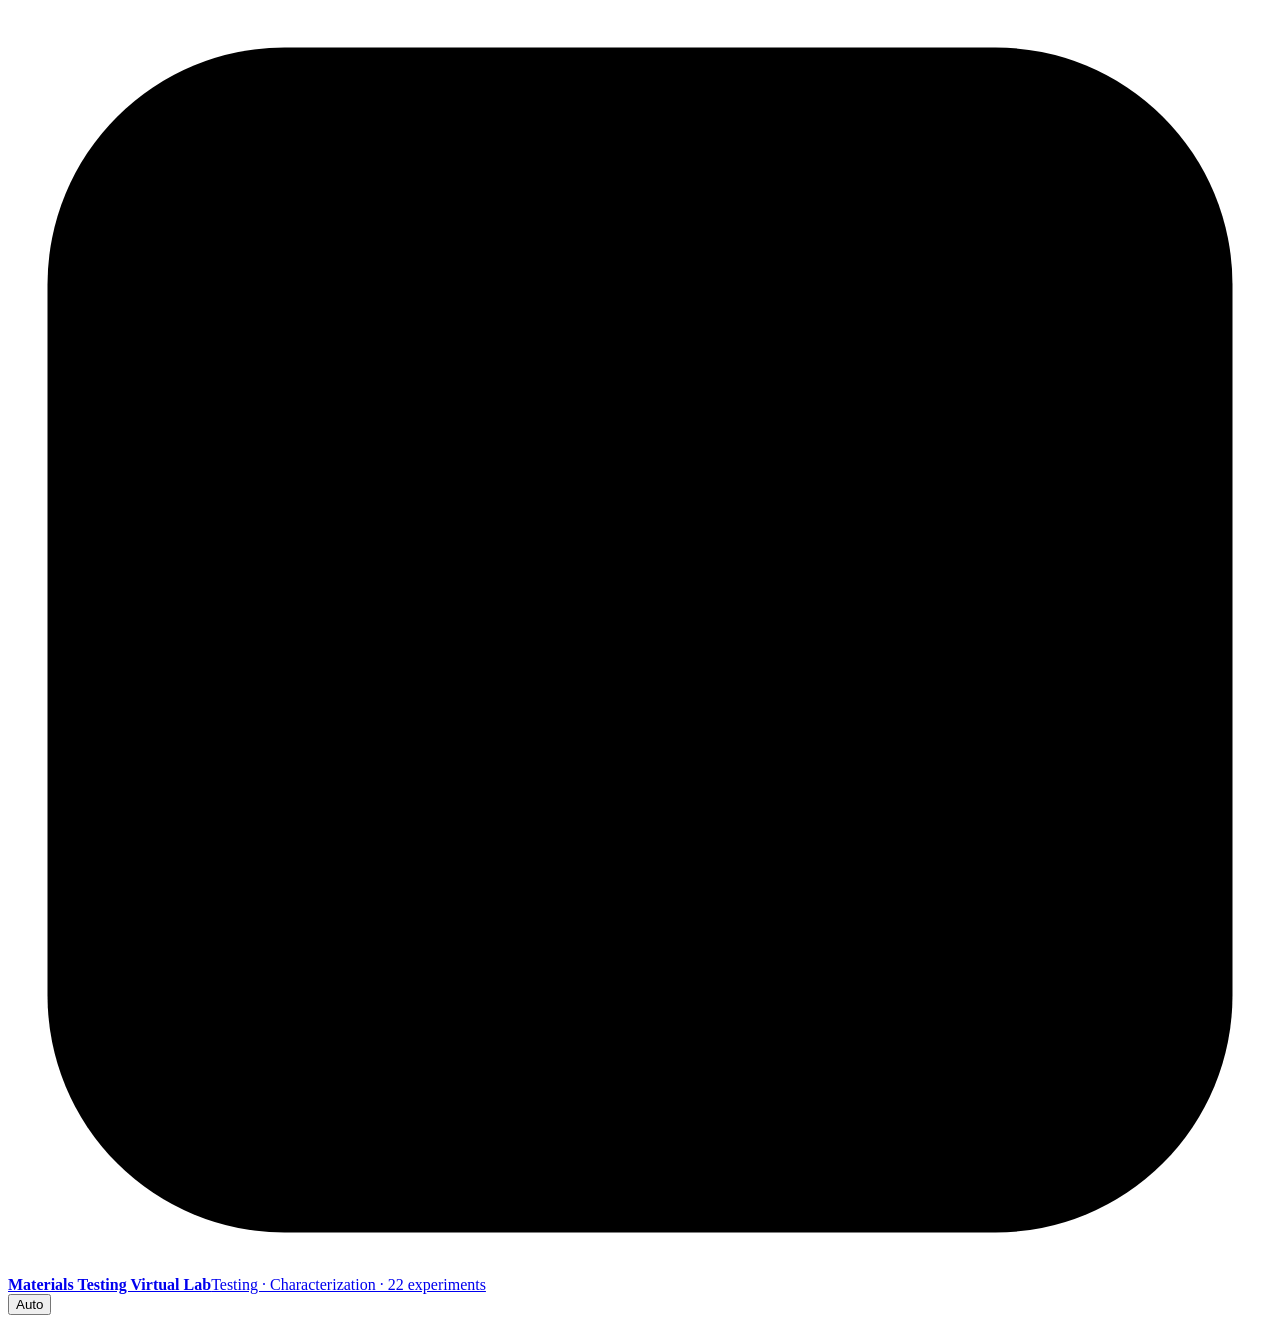
==== index.html @ 10efc3a6 "Add files via upload" ====
<!doctype html>
<html lang="en">
<head>
<meta charset="utf-8">
<meta name="viewport" content="width=device-width, initial-scale=1, viewport-fit=cover">
<title>Materials Testing Virtual Lab</title>
<meta name="description" content="Virtual laboratory for materials testing and characterization: 22 simulated experiments with pre-test, theory, operation, experiment, validation, post-test and report stages.">
<link rel="preconnect" href="https://fonts.googleapis.com">
<link rel="preconnect" href="https://fonts.gstatic.com" crossorigin>
<link rel="stylesheet" href="https://fonts.googleapis.com/css2?family=Archivo:wdth,wght@75..100,500..800&family=IBM+Plex+Sans:wght@400;500;600&family=IBM+Plex+Mono:wght@400;500&display=swap">
<link rel="stylesheet" href="assets/css/lab.css">
</head>
<body>
<header class="topbar">
  <div class="wrap">
    <a class="brand" href="#">
      <svg class="brand-mark" viewBox="0 0 32 32" aria-hidden="true"><rect x="1" y="1" width="30" height="30" rx="6" fill="var(--ink)"/><path d="M7 25 L7 17 L11 14 L13 15 Q18 9 24 9 L26 11" fill="none" stroke="var(--straw)" stroke-width="2.4" stroke-linecap="round" stroke-linejoin="round"/><path d="M7 25 L26 25" stroke="var(--bg)" stroke-width="1.6" opacity=".55"/></svg>
      <div><b>Materials Testing Virtual Lab</b><span>Testing · Characterization · 22 experiments</span></div>
    </a>
    <div class="spacer"></div>
    <button class="iconbtn" id="themeBtn" title="Switch colour theme">Auto</button>
  </div>
</header>
<main id="app"></main>

<script src="assets/js/core.js"></script>
<script src="assets/js/gfx.js"></script>
<script src="assets/js/exp/01-tensile.js"></script>
<script src="assets/js/exp/02-compression.js"></script>
<script src="assets/js/exp/03-shear.js"></script>
<script src="assets/js/exp/04-torsion.js"></script>
<script src="assets/js/exp/05-bending.js"></script>
<script src="assets/js/exp/06-impact.js"></script>
<script src="assets/js/exp/07-fatigue.js"></script>
<script src="assets/js/exp/08-creep.js"></script>
<script src="assets/js/exp/09-brinell.js"></script>
<script src="assets/js/exp/10-rockwell.js"></script>
<script src="assets/js/exp/11-vickers.js"></script>
<script src="assets/js/exp/12-wear.js"></script>
<script src="assets/js/exp/13-ultrasonic.js"></script>
<script src="assets/js/exp/14-mpi.js"></script>
<script src="assets/js/exp/15-dpt.js"></script>
<script src="assets/js/exp/16-specprep.js"></script>
<script src="assets/js/exp/17-microstructure.js"></script>
<script src="assets/js/exp/18-grainsize.js"></script>
<script src="assets/js/exp/19-jominy.js"></script>
<script src="assets/js/exp/20-heattreat.js"></script>
<script src="assets/js/exp/21-xrd.js"></script>
<script src="assets/js/exp/22-sem.js"></script>
<script src="assets/js/nomenclature.js"></script>
<script src="assets/js/setup.js"></script>
<script>LAB.boot();</script>
</body>
</html>
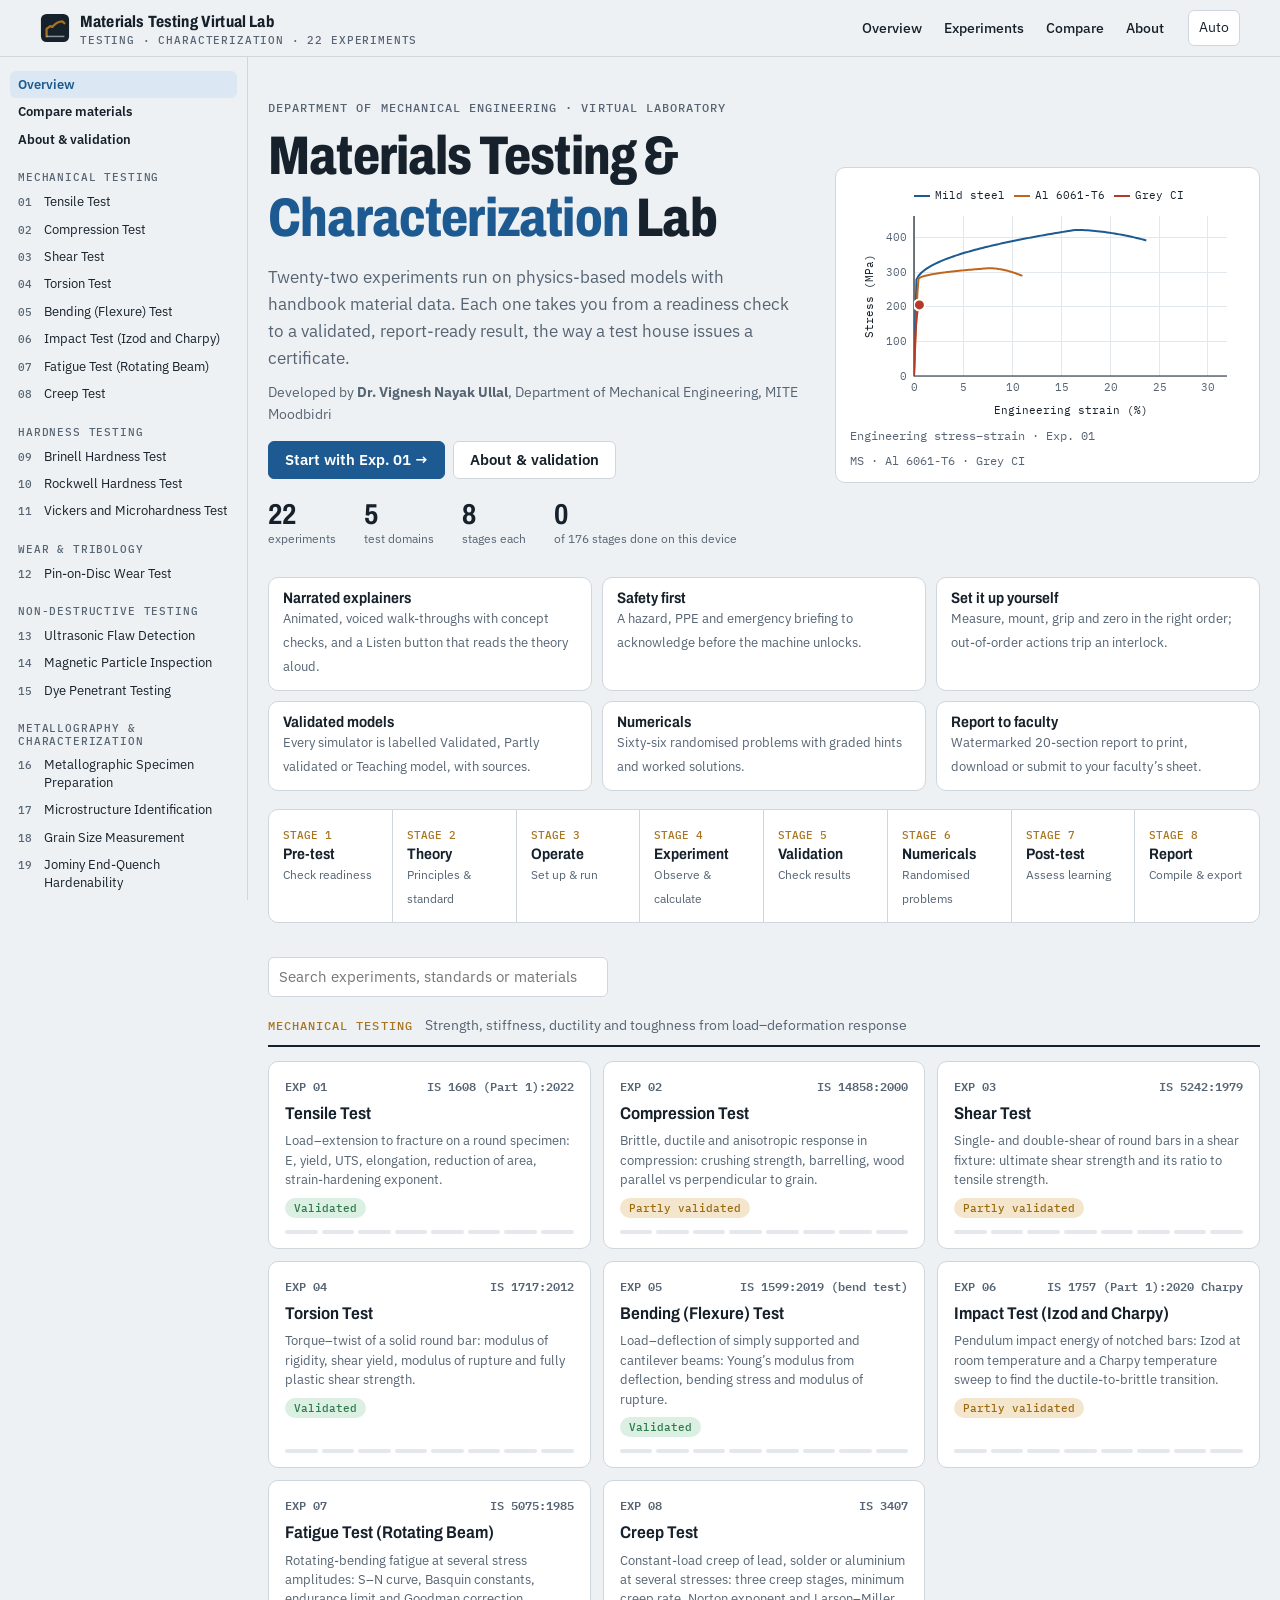
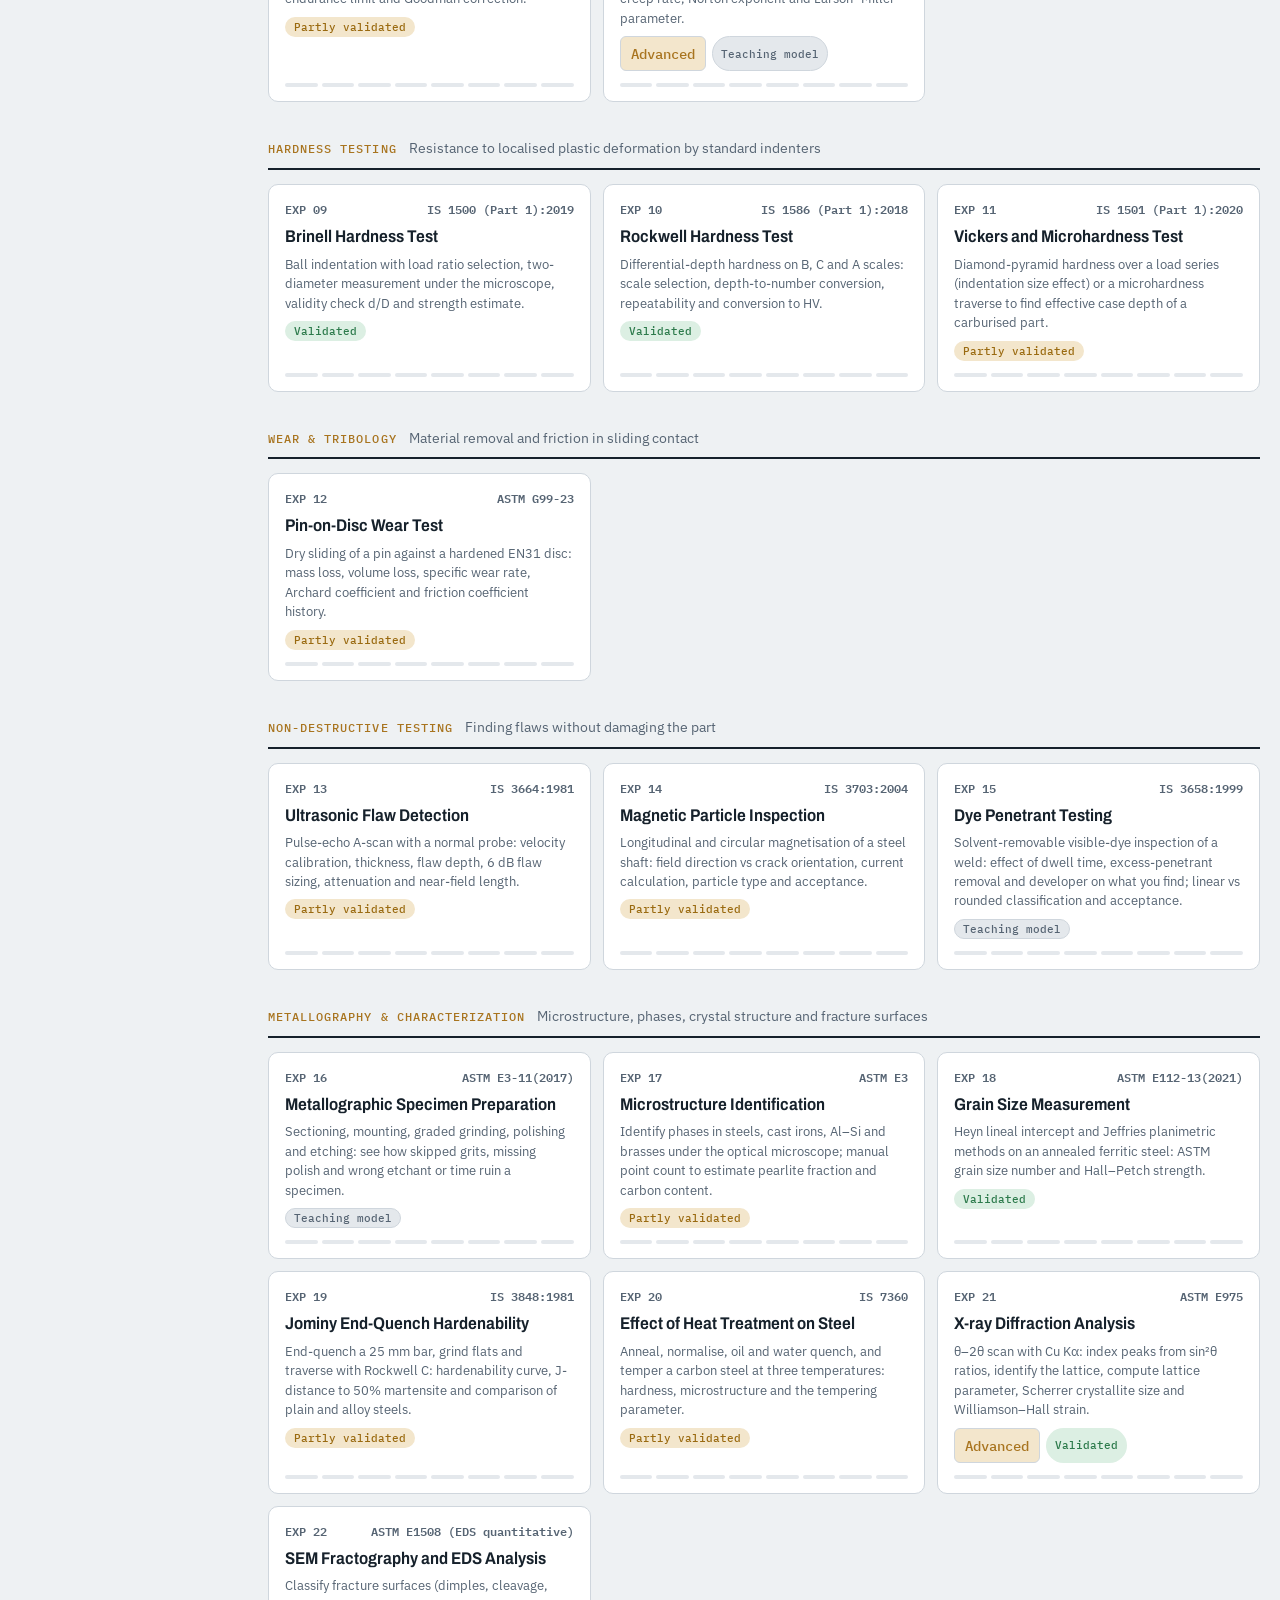
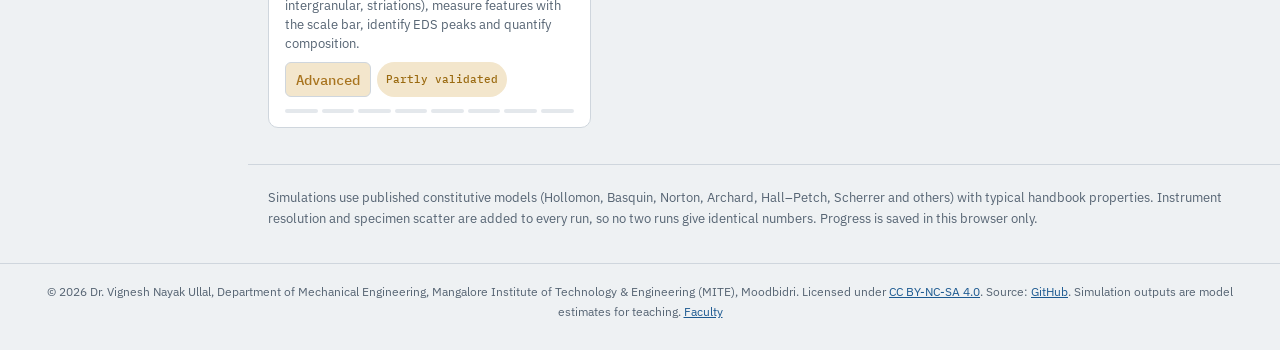
==== commit 9ac70917: "v2.0: NTM-style features — narrated explainers, safety gate, DIY set-up, numericals, certificates - " ====
--- a/index.html
+++ b/index.html
@@ -1,6 +1,7 @@
 <!doctype html>
 <html lang="en">
 <head>
+<!-- Built file: edit dev.html and assets/, then run  node tools/build.js -->
 <meta charset="utf-8">
 <meta name="viewport" content="width=device-width, initial-scale=1, viewport-fit=cover">
 <title>Materials Testing Virtual Lab</title>
@@ -8,47 +9,5852 @@
 <link rel="preconnect" href="https://fonts.googleapis.com">
 <link rel="preconnect" href="https://fonts.gstatic.com" crossorigin>
 <link rel="stylesheet" href="https://fonts.googleapis.com/css2?family=Archivo:wdth,wght@75..100,500..800&family=IBM+Plex+Sans:wght@400;500;600&family=IBM+Plex+Mono:wght@400;500&display=swap">
-<link rel="stylesheet" href="assets/css/lab.css">
+<style>
+/* Layout concept: a test-house workbench — a quiet steel-grey ground, specimen data set in mono like a test certificate,
+   one tempered-steel blue for action and a straw-temper accent for live/measured values. */
+:root{
+  --bg:#eef1f3; --surface:#ffffff; --sunk:#e4e8ec; --ink:#16212b; --muted:#566473; --line:#cfd6dd; --grid:#e3e8ed;
+  --accent:#1d5a91; --accent-ink:#ffffff; --accent-soft:#dbe7f2; --straw:#a8741f; --straw-soft:#f3e6cc;
+  --ok:#2c7a4b; --ok-soft:#dcefe3; --bad:#b23b2a; --bad-soft:#f6dfda; --warn:#9a6a10;
+  --machine:#5b6b7a; --machine-2:#8796a4; --steel:#aab6c1; --steel-dark:#6f7d8a; --spec:#c9a46a; --fluid:#4f8fc7;
+  --s1:#1d5a91; --s2:#c0661c; --s3:#2c7a4b; --s4:#8a3f9a; --s5:#b23b2a; --s6:#4c7c86;
+  --panel:#16212b; --panel-ink:#e9eef2; --paper:#ffffff; --paper-ink:#141c24; --paper-muted:#55606b; --paper-line:#c9d0d7;
+  --f-display:"Archivo","Arial Narrow",Arial,sans-serif;
+  --f-body:"IBM Plex Sans","Segoe UI",Roboto,Helvetica,Arial,sans-serif;
+  --f-mono:"IBM Plex Mono",ui-monospace,"Cascadia Mono",Consolas,monospace;
+  --r:6px; --r-lg:10px;
+}
+@media (prefers-color-scheme: dark){ :root:not([data-theme="light"]){
+  --bg:#0f1419; --surface:#161e26; --sunk:#1c252f; --ink:#e2e8ee; --muted:#94a3b2; --line:#2c3845; --grid:#222c37;
+  --accent:#6ea6dc; --accent-ink:#0b1520; --accent-soft:#1d3044; --straw:#dcaa5c; --straw-soft:#3a2f1d;
+  --ok:#5fbf86; --ok-soft:#173226; --bad:#ec7b67; --bad-soft:#3b1f1a; --warn:#e2b04f;
+  --machine:#7d8d9c; --machine-2:#5d6c7a; --steel:#8f9eab; --steel-dark:#cbd5de; --spec:#d8b47a; --fluid:#6aa7dd;
+  --s1:#6ea6dc; --s2:#e8924a; --s3:#5fbf86; --s4:#c387d0; --s5:#ec7b67; --s6:#7fb5bf;
+  --panel:#070b0f; --panel-ink:#dbe3ea;
+  color-scheme:dark }}
+:root[data-theme="dark"]{
+  --bg:#0f1419; --surface:#161e26; --sunk:#1c252f; --ink:#e2e8ee; --muted:#94a3b2; --line:#2c3845; --grid:#222c37;
+  --accent:#6ea6dc; --accent-ink:#0b1520; --accent-soft:#1d3044; --straw:#dcaa5c; --straw-soft:#3a2f1d;
+  --ok:#5fbf86; --ok-soft:#173226; --bad:#ec7b67; --bad-soft:#3b1f1a; --warn:#e2b04f;
+  --machine:#7d8d9c; --machine-2:#5d6c7a; --steel:#8f9eab; --steel-dark:#cbd5de; --spec:#d8b47a; --fluid:#6aa7dd;
+  --s1:#6ea6dc; --s2:#e8924a; --s3:#5fbf86; --s4:#c387d0; --s5:#ec7b67; --s6:#7fb5bf;
+  --panel:#070b0f; --panel-ink:#dbe3ea;
+  color-scheme:dark }
+
+*{box-sizing:border-box}
+[hidden]{display:none!important}
+html{-webkit-text-size-adjust:100%}
+body{margin:0;background:var(--bg);color:var(--ink);font:15px/1.6 var(--f-body)}
+a{color:var(--accent)}
+h1,h2,h3,h4{font-family:var(--f-display);font-stretch:88%;line-height:1.15;text-wrap:balance;margin:0}
+h1{font-size:clamp(1.7rem,3.6vw,2.6rem);font-weight:750;letter-spacing:-.01em}
+h2{font-size:1.45rem;font-weight:700}
+h3{font-size:1.12rem;font-weight:650}
+h4{font-size:.98rem;font-weight:650}
+p{margin:0}
+.mono,code,kbd{font-family:var(--f-mono);font-size:.92em}
+.num{font-variant-numeric:tabular-nums}
+.eyebrow{font:500 .72rem/1.2 var(--f-mono);letter-spacing:.09em;text-transform:uppercase;color:var(--muted)}
+.muted{color:var(--muted)}
+.wrap{max-width:1240px;margin:0 auto;padding-inline:20px}
+:focus-visible{outline:2px solid var(--accent);outline-offset:2px}
+button,input,select,textarea{font:inherit;color:inherit}
+
+/* ---------- top bar */
+.topbar{position:sticky;top:env(safe-area-inset-top,0px);z-index:20;background:color-mix(in srgb,var(--bg) 88%,transparent);backdrop-filter:blur(8px);border-bottom:1px solid var(--line)}
+.topbar .wrap{display:flex;align-items:center;gap:14px;min-height:56px;flex-wrap:wrap}
+.brand{display:flex;align-items:center;gap:10px;text-decoration:none;color:var(--ink);min-width:0}
+.brand-mark{width:30px;height:30px;flex:none}
+.brand b{font:750 1.02rem/1.1 var(--f-display);font-stretch:80%;letter-spacing:.01em}
+.brand span{display:block;font:500 .66rem/1.2 var(--f-mono);letter-spacing:.08em;text-transform:uppercase;color:var(--muted)}
+.topbar .spacer{flex:1}
+.iconbtn{border:1px solid var(--line);background:var(--surface);border-radius:var(--r);padding:6px 10px;cursor:pointer;font-size:.85rem;color:var(--ink)}
+.iconbtn:hover{border-color:var(--accent)}
+
+/* ---------- buttons & forms */
+.btn{display:inline-flex;align-items:center;gap:8px;border:1px solid var(--accent);background:var(--accent);color:var(--accent-ink);border-radius:var(--r);padding:8px 16px;font-weight:600;cursor:pointer;text-decoration:none;font-size:.92rem;line-height:1.3}
+.btn:hover{filter:brightness(1.07)}
+.btn:disabled{opacity:.45;cursor:not-allowed;filter:none}
+.btn.ghost{background:transparent;color:var(--accent)}
+.btn.quiet{background:var(--surface);border-color:var(--line);color:var(--ink)}
+.btn.small{padding:5px 11px;font-size:.84rem}
+.field{display:flex;flex-direction:column;gap:4px;min-width:0}
+.field label{font-size:.8rem;color:var(--muted);font-weight:500}
+.field .hint{font-size:.74rem;color:var(--muted)}
+input:not([type]),input[type=text],input[type=number],input[type=date],select,textarea{width:100%;background:var(--surface);border:1px solid var(--line);border-radius:var(--r);padding:7px 10px;font-size:.92rem}
+textarea{min-height:84px;resize:vertical;line-height:1.5}
+input:focus,select:focus,textarea:focus{border-color:var(--accent);outline:none;box-shadow:0 0 0 3px var(--accent-soft)}
+input[type=range]{width:100%;accent-color:var(--accent)}
+.unit-in{display:flex;align-items:stretch}
+.unit-in input{border-top-right-radius:0;border-bottom-right-radius:0;font-family:var(--f-mono)}
+.unit-in .u{display:flex;align-items:center;padding:0 9px;border:1px solid var(--line);border-left:0;border-radius:0 var(--r) var(--r) 0;background:var(--sunk);font:.78rem var(--f-mono);color:var(--muted);white-space:nowrap}
+
+/* ---------- home */
+.hero{padding-block:44px 28px;display:grid;grid-template-columns:minmax(0,1.25fr) minmax(0,1fr);gap:36px;align-items:center}
+.hero h1{font-size:clamp(2rem,4.8vw,3.4rem);font-weight:800;font-stretch:78%;letter-spacing:-.015em}
+.hero h1 em{font-style:normal;color:var(--accent)}
+.hero p.lede{margin-top:14px;font-size:1.05rem;max-width:58ch;color:var(--muted)}
+.hero-stats{display:flex;gap:28px;margin-top:22px;flex-wrap:wrap}
+.hero-stats div{display:flex;flex-direction:column}
+.hero-stats b{font:700 1.8rem/1 var(--f-display);font-stretch:80%}
+.hero-stats span{font-size:.78rem;color:var(--muted)}
+.hero-fig{background:var(--surface);border:1px solid var(--line);border-radius:var(--r-lg);padding:14px;min-width:0}
+.hero-fig canvas{width:100%;height:240px;display:block}
+.hero-fig .cap{display:flex;justify-content:space-between;gap:10px;font:.74rem var(--f-mono);color:var(--muted);margin-top:6px;flex-wrap:wrap}
+.flow{display:flex;gap:0;margin:8px 0 34px;border:1px solid var(--line);border-radius:var(--r-lg);overflow:hidden;background:var(--surface);flex-wrap:wrap}
+.flow div{flex:1 1 120px;padding:12px 14px;border-right:1px solid var(--line);min-width:0}
+.flow div:last-child{border-right:0}
+.flow b{display:block;font:650 .95rem var(--f-display);font-stretch:88%}
+.flow span{font-size:.76rem;color:var(--muted)}
+.flow i{font:500 .68rem var(--f-mono);font-style:normal;color:var(--straw)}
+.toolbar{display:flex;gap:12px;align-items:center;margin-bottom:18px;flex-wrap:wrap}
+.toolbar input{max-width:340px}
+.cat{margin-bottom:36px}
+.cat-head{display:flex;align-items:baseline;gap:12px;border-bottom:2px solid var(--ink);padding-bottom:8px;margin-bottom:14px;flex-wrap:wrap}
+.cat-head .eyebrow{color:var(--straw)}
+.cards{display:grid;grid-template-columns:repeat(auto-fill,minmax(260px,1fr));gap:12px}
+.card{display:flex;flex-direction:column;gap:8px;background:var(--surface);border:1px solid var(--line);border-radius:var(--r-lg);padding:14px 16px;text-decoration:none;color:var(--ink);transition:border-color .15s,transform .15s;min-width:0}
+.card:hover{border-color:var(--accent);transform:translateY(-1px)}
+.card .no{font:600 .72rem var(--f-mono);color:var(--muted);display:flex;justify-content:space-between;gap:8px}
+.card h3{font-size:1.06rem}
+.card p{font-size:.84rem;color:var(--muted);line-height:1.45}
+.pips{display:flex;gap:4px;margin-top:auto;padding-top:4px}
+.pips i{flex:1;height:4px;border-radius:2px;background:var(--sunk)}
+.pips i.on{background:var(--accent)}
+.badge{display:inline-flex;align-items:center;gap:4px;font:500 .7rem var(--f-mono);padding:2px 7px;border-radius:999px;background:var(--sunk);color:var(--muted);white-space:nowrap}
+.badge.opt{background:var(--straw-soft);color:var(--straw)}
+.foot{border-top:1px solid var(--line);padding-block:22px 34px;color:var(--muted);font-size:.82rem;margin-top:20px}
+
+/* ---------- experiment page */
+.exp-head{padding-block:22px 14px;display:grid;grid-template-columns:minmax(0,1fr) auto;gap:16px;align-items:end}
+.crumb{font-size:.82rem;color:var(--muted);margin-bottom:8px}
+.crumb a{color:var(--muted)}
+.exp-head .aim{margin-top:8px;color:var(--muted);max-width:80ch}
+.chips{display:flex;gap:6px;flex-wrap:wrap;margin-top:10px}
+.stages{display:grid;grid-template-columns:repeat(8,minmax(0,1fr));border:1px solid var(--line);border-radius:var(--r-lg);background:var(--surface);overflow:hidden;position:sticky;top:calc(env(safe-area-inset-top,0px) + 56px);z-index:10}
+.stage-btn{display:flex;flex-direction:column;align-items:flex-start;gap:1px;border:0;border-right:1px solid var(--line);background:transparent;padding:9px 12px;cursor:pointer;text-align:left;min-width:0}
+.stage-btn:last-child{border-right:0}
+.stage-btn .k{font:500 .66rem var(--f-mono);color:var(--muted);display:flex;gap:6px;align-items:center}
+.stage-btn .t{font:650 .92rem var(--f-display);font-stretch:88%;white-space:nowrap;overflow:hidden;text-overflow:ellipsis;max-width:100%}
+.stage-btn .dot{width:7px;height:7px;border-radius:50%;background:var(--sunk);border:1px solid var(--line)}
+.stage-btn.done .dot{background:var(--ok);border-color:var(--ok)}
+.stage-btn.locked{opacity:.5}
+.stage-btn[aria-selected=true]{background:var(--accent-soft);box-shadow:inset 0 -3px 0 var(--accent)}
+.stage{padding-block:22px 10px;min-height:50vh}
+.stage-foot{display:flex;justify-content:space-between;gap:10px;padding-block:14px 40px;border-top:1px solid var(--line);margin-top:20px;flex-wrap:wrap}
+.panel{background:var(--surface);border:1px solid var(--line);border-radius:var(--r-lg);padding:16px 18px;min-width:0}
+.panel-h{display:flex;justify-content:space-between;align-items:baseline;gap:10px;margin-bottom:12px;flex-wrap:wrap}
+.grid2{display:grid;grid-template-columns:minmax(0,1fr) minmax(0,1fr);gap:16px}
+.stack{display:flex;flex-direction:column;gap:16px}
+.note{background:var(--straw-soft);border-left:3px solid var(--straw);padding:10px 14px;border-radius:0 var(--r) var(--r) 0;font-size:.9rem}
+.note.info{background:var(--accent-soft);border-left-color:var(--accent)}
+.note.bad{background:var(--bad-soft);border-left-color:var(--bad)}
+.lockmsg{padding:40px 20px;text-align:center;color:var(--muted)}
+.lockmsg h3{color:var(--ink);margin-bottom:8px}
+
+/* theory prose */
+.prose{max-width:78ch}
+.prose h3{margin:26px 0 10px}
+.prose h3:first-child{margin-top:0}
+.prose p,.prose ul,.prose ol{margin:0 0 12px}
+.prose li{margin-bottom:4px}
+.theory-grid{display:grid;grid-template-columns:minmax(0,1fr) 320px;gap:28px;align-items:start}
+.theory-side{position:sticky;top:150px;display:flex;flex-direction:column;gap:14px}
+.eq{font-family:var(--f-mono);background:var(--sunk);border-radius:var(--r);padding:10px 14px;margin:8px 0 14px;overflow-x:auto;font-size:.92rem;line-height:1.7}
+.eq .w{color:var(--muted);font-size:.82rem;font-family:var(--f-body);display:block;margin-top:4px}
+.formula-list{display:flex;flex-direction:column;gap:8px}
+.formula-list div{border-bottom:1px dashed var(--line);padding-bottom:8px}
+.formula-list div:last-child{border-bottom:0}
+.formula-list b{display:block;font-size:.78rem;color:var(--muted);font-weight:500}
+.formula-list code{font-size:.86rem}
+.tbl-wrap{overflow-x:auto;border:1px solid var(--line);border-radius:var(--r);margin:6px 0 14px}
+table.t{border-collapse:collapse;width:100%;font-size:.86rem}
+table.t th,table.t td{padding:6px 10px;border-bottom:1px solid var(--line);text-align:left;vertical-align:top}
+table.t th{background:var(--sunk);font-weight:600;font-size:.78rem;white-space:nowrap}
+table.t td.n,table.t th.n{text-align:right;font-family:var(--f-mono);font-variant-numeric:tabular-nums;white-space:nowrap}
+table.t tr:last-child td{border-bottom:0}
+.steps{counter-reset:s;list-style:none;padding:0;margin:0}
+.steps li{counter-increment:s;position:relative;padding:4px 0 6px 34px;font-size:.92rem}
+.steps li::before{content:counter(s);position:absolute;left:0;top:4px;width:22px;height:22px;border-radius:50%;background:var(--sunk);font:600 .74rem/22px var(--f-mono);text-align:center;color:var(--muted)}
+.steps li.cur::before{background:var(--straw);color:var(--surface)}
+.steps li.past::before{background:var(--accent);color:var(--accent-ink)}
+.steps li.cur{font-weight:600}
+
+/* quiz */
+.quiz{display:flex;flex-direction:column;gap:14px;max-width:860px}
+.q{background:var(--surface);border:1px solid var(--line);border-radius:var(--r-lg);padding:14px 16px}
+.q .qt{font-weight:600;margin-bottom:10px;display:flex;gap:10px}
+.q .qt span{font:600 .78rem var(--f-mono);color:var(--muted);padding-top:2px}
+.opts{display:grid;grid-template-columns:repeat(2,minmax(0,1fr));gap:6px}
+.opt{display:flex;gap:8px;align-items:flex-start;border:1px solid var(--line);border-radius:var(--r);padding:7px 10px;cursor:pointer;font-size:.9rem}
+.opt:hover{border-color:var(--accent)}
+.opt input{margin-top:4px;accent-color:var(--accent)}
+.opt.right{border-color:var(--ok);background:var(--ok-soft)}
+.opt.wrong{border-color:var(--bad);background:var(--bad-soft)}
+.why{margin-top:8px;font-size:.84rem;color:var(--muted)}
+.score{display:flex;gap:18px;align-items:center;padding:14px 18px;background:var(--surface);border:1px solid var(--line);border-radius:var(--r-lg);flex-wrap:wrap}
+.score b{font:750 2rem/1 var(--f-display);font-stretch:80%}
+
+/* operate */
+.op-grid{display:grid;grid-template-columns:280px minmax(0,1fr);gap:16px;align-items:start}
+.op-side{display:flex;flex-direction:column;gap:14px}
+.params{display:flex;flex-direction:column;gap:10px}
+.rig{background:var(--sunk);border-radius:var(--r-lg);border:1px solid var(--line);position:relative;overflow:hidden}
+.rig svg{display:block;width:100%;height:auto;max-height:380px}
+.su-cap{display:flex;flex-direction:column;gap:2px;background:var(--panel);color:var(--panel-ink);border-left:4px solid var(--straw);border-radius:var(--r);padding:9px 14px;font-size:.88rem;min-width:0}
+.su-cap .eyebrow{color:var(--straw)}
+.su-cap b{font:650 1rem var(--f-display);font-stretch:88%}
+.su-cap span:last-child{opacity:.85}
+.rig .su-layer text{fill:var(--ink);font:500 11px var(--f-mono)}
+.rig .su-tag rect{fill:var(--panel)} .rig .su-tag text{fill:var(--panel-ink)}
+.readouts{display:grid;grid-template-columns:repeat(auto-fit,minmax(130px,1fr));gap:1px;background:var(--line);border:1px solid var(--line);border-radius:var(--r);overflow:hidden}
+.readouts div{background:var(--panel);color:var(--panel-ink);padding:7px 10px;min-width:0}
+.readouts span{display:block;font:500 .64rem var(--f-mono);letter-spacing:.06em;text-transform:uppercase;opacity:.7;white-space:nowrap;overflow:hidden;text-overflow:ellipsis}
+.readouts b{font:500 1.12rem var(--f-mono);font-variant-numeric:tabular-nums;color:var(--straw)}
+.readouts i{font:400 .72rem var(--f-mono);font-style:normal;opacity:.7;margin-left:4px}
+.controls{display:flex;gap:8px;align-items:center;flex-wrap:wrap}
+.progress{height:6px;background:var(--sunk);border-radius:3px;overflow:hidden;flex:1;min-width:120px}
+.progress i{display:block;height:100%;background:var(--straw);width:0}
+.chart-box{position:relative;min-width:0}
+.chart-box canvas{width:100%;height:340px;display:block}
+.liveview{min-width:0}
+.liveview canvas{width:100%;max-width:640px;height:auto;display:block;margin:0 auto;border-radius:var(--r);image-rendering:auto}
+
+/* svg apparatus colours */
+.rig .bg{fill:var(--sunk)}
+.rig .mach{fill:var(--machine)} .rig .mach2{fill:var(--machine-2)} .rig .steel{fill:var(--steel)} .rig .steelD{fill:var(--steel-dark)}
+.rig .spec{fill:var(--spec)} .rig .disp{fill:var(--panel)} .rig .ink{fill:var(--ink)} .rig .mut{fill:var(--muted)} .rig .acc{fill:var(--accent)} .rig .straw{fill:var(--straw)} .rig .fluid{fill:var(--fluid)} .rig .surf{fill:var(--surface)} .rig .bad{fill:var(--bad)} .rig .okf{fill:var(--ok)}
+.rig .ln{stroke:var(--ink);fill:none} .rig .lnm{stroke:var(--muted);fill:none} .rig .lna{stroke:var(--accent);fill:none} .rig .lns{stroke:var(--straw);fill:none} .rig .lnb{stroke:var(--bad);fill:none}
+.rig text{fill:var(--ink);font:500 11px var(--f-mono)}
+.rig text.m{fill:var(--muted);font-size:10px}
+.rig text.big{font:600 14px var(--f-mono);fill:var(--straw)}
+
+/* experiment / calc */
+.calc{display:flex;flex-direction:column;gap:0}
+.calc-row{display:grid;grid-template-columns:minmax(0,1.4fr) minmax(0,1fr) 140px;gap:12px;align-items:center;padding:10px 0;border-bottom:1px solid var(--line)}
+.calc-row:last-child{border-bottom:0}
+.calc-row .lbl b{display:block;font-weight:600;font-size:.92rem}
+.calc-row .lbl code{font-size:.78rem;color:var(--muted)}
+.calc-row .st{font:500 .78rem var(--f-mono);text-align:right}
+.st.ok{color:var(--ok)} .st.bad{color:var(--bad)}
+.figure{display:flex;flex-direction:column;gap:8px;align-items:center}
+.figure canvas{max-width:100%;height:auto;border-radius:var(--r);border:1px solid var(--line)}
+.figure .cap{font-size:.8rem;color:var(--muted);text-align:center;max-width:70ch}
+
+/* validation */
+.vbar{display:grid;grid-template-columns:minmax(0,180px) minmax(0,1fr) 80px;gap:10px;align-items:center;font-size:.84rem;padding:4px 0}
+.vbar .track{position:relative;height:14px;background:var(--sunk);border-radius:3px}
+.vbar .tol{position:absolute;top:0;bottom:0;background:var(--ok-soft);border-left:1px dashed var(--ok);border-right:1px dashed var(--ok)}
+.vbar .mid{position:absolute;top:-2px;bottom:-2px;width:1px;background:var(--muted);left:50%}
+.vbar .mk{position:absolute;top:1px;width:12px;height:12px;border-radius:50%;margin-left:-6px;background:var(--accent)}
+.vbar .mk.bad{background:var(--bad)}
+.meter{display:flex;gap:16px;align-items:center;flex-wrap:wrap}
+.meter .big{font:750 2.4rem/1 var(--f-display);font-stretch:78%}
+
+/* report */
+.rep-grid{display:grid;grid-template-columns:300px minmax(0,1fr);gap:18px;align-items:start}
+.rep-form{display:flex;flex-direction:column;gap:10px;position:sticky;top:150px;max-height:calc(100vh - 170px);overflow:auto;padding-right:4px}
+.sheet{background:var(--paper);color:var(--paper-ink);border:1px solid var(--line);border-radius:4px;padding:40px 46px;box-shadow:0 1px 0 var(--line);font-size:13.5px;line-height:1.55;min-width:0}
+.sheet h1{font-size:1.5rem;color:var(--paper-ink)}
+.sheet h2{font-size:1.05rem;color:var(--paper-ink);margin:22px 0 8px;padding-bottom:4px;border-bottom:1.5px solid var(--paper-ink);display:flex;gap:10px}
+.sheet h2 span{font:600 .8rem var(--f-mono);color:var(--paper-muted);padding-top:3px}
+.sheet h3{font-size:.95rem;margin:12px 0 6px;color:var(--paper-ink)}
+.sheet p,.sheet ul,.sheet ol{margin:0 0 8px}
+.sheet .tbl-wrap{border-color:var(--paper-line)}
+.sheet table.t th{background:#eef1f4;color:var(--paper-ink)}
+.sheet table.t th,.sheet table.t td{border-color:var(--paper-line);color:var(--paper-ink)}
+.sheet .eq{background:#f1f3f5;color:var(--paper-ink)}
+.sheet .eq .w{color:var(--paper-muted)}
+.sheet .muted{color:var(--paper-muted)}
+.sheet .rh{display:grid;grid-template-columns:minmax(0,1fr) auto;gap:14px;border-bottom:3px double var(--paper-ink);padding-bottom:12px}
+.sheet .rh .inst{font:600 .74rem var(--f-mono);letter-spacing:.06em;text-transform:uppercase;color:var(--paper-muted)}
+.sheet .meta{display:grid;grid-template-columns:repeat(3,minmax(0,1fr));gap:4px 16px;margin-top:12px;font-size:.82rem}
+.sheet .meta b{font-weight:600}
+.sheet img{max-width:100%;border:1px solid var(--paper-line)}
+.sheet .figcap{font-size:.78rem;color:var(--paper-muted);text-align:center;margin:4px 0 12px}
+.sheet .sig{display:grid;grid-template-columns:1fr 1fr 1fr;gap:20px;margin-top:40px}
+.sheet .sig div{border-top:1px solid var(--paper-ink);padding-top:4px;font-size:.78rem;text-align:center}
+.sheet .pass{color:#24703f;font-weight:600} .sheet .fail{color:#a93624;font-weight:600}
+.sheet .kpis{display:grid;grid-template-columns:repeat(3,minmax(0,1fr));gap:8px;margin:8px 0}
+.sheet .kpis div{border:1px solid var(--paper-line);border-radius:4px;padding:8px}
+.sheet .kpis b{display:block;font:700 1.25rem var(--f-display);font-stretch:80%}
+.sheet .kpis span{font-size:.72rem;color:var(--paper-muted)}
+
+
+/* ---------- v2: site shell, rail, nav, footer */
+.skip{position:absolute;left:-999px;top:0;background:var(--accent);color:var(--accent-ink);padding:8px 12px;z-index:100}
+.skip:focus{left:8px;top:8px}
+.topnav{display:flex;gap:2px}
+.topnav a{color:var(--ink);text-decoration:none;font-size:.88rem;font-weight:500;padding:6px 10px;border-radius:var(--r)}
+.topnav a:hover{background:var(--sunk)}
+.railbtn{display:none;font-size:1.05rem;line-height:1;padding:6px 9px}
+.shell{display:grid;grid-template-columns:248px minmax(0,1fr);align-items:start}
+.rail{position:sticky;top:calc(env(safe-area-inset-top,0px) + 57px);max-height:calc(100vh - 57px);overflow-y:auto;border-right:1px solid var(--line);padding:14px 10px 30px;font-size:.84rem;background:var(--bg);overscroll-behavior:contain}
+.rail a{display:flex;gap:8px;align-items:baseline;padding:5px 8px;border-radius:var(--r);color:var(--ink);text-decoration:none;line-height:1.3}
+.rail a:hover{background:var(--sunk)}
+.rail a[aria-current="page"]{background:var(--accent-soft);color:var(--accent);font-weight:600}
+.rgrp{margin-bottom:12px}
+.rcat{font:500 .66rem/1.2 var(--f-mono);letter-spacing:.08em;text-transform:uppercase;color:var(--muted);padding:6px 8px 4px}
+.rno{font:500 .7rem var(--f-mono);color:var(--muted);flex:none;width:18px}
+.rhome{font-weight:600}
+#app{min-width:0}
+#app .wrap{max-width:1180px}
+.site-foot{border-top:1px solid var(--line);padding:18px 20px 28px;font-size:.78rem;color:var(--muted);text-align:center}
+.credit{margin-top:10px;font-size:.86rem;color:var(--muted)}
+.feats{display:grid;grid-template-columns:repeat(3,minmax(0,1fr));gap:10px;margin:0 0 18px}
+.feats div{background:var(--surface);border:1px solid var(--line);border-radius:var(--r-lg);padding:12px 14px}
+.feats b{display:block;font:650 .95rem var(--f-display);font-stretch:88%}
+.feats span{font-size:.8rem;color:var(--muted)}
+.card .chips{margin-top:0}
+.vchip{display:inline-flex;align-items:center;font:500 .68rem var(--f-mono);padding:2px 8px;border-radius:999px;white-space:nowrap;border:1px solid transparent}
+.vchip.ok{background:var(--ok-soft);color:var(--ok)}
+.vchip.warn{background:var(--straw-soft);color:var(--warn)}
+.vchip.muted{background:var(--sunk);color:var(--muted);border-color:var(--line)}
+.ok{color:var(--ok)} .bad{color:var(--bad)}
+.sr{position:absolute;width:1px;height:1px;overflow:hidden;clip:rect(0 0 0 0);white-space:nowrap}
+.prose{max-width:80ch}.prose p,.prose ul,.prose ol{margin:0 0 10px}.prose h3{margin:20px 0 8px}
+.citebox{background:var(--surface);border:1px solid var(--line);border-radius:var(--r);padding:12px 14px;display:flex;flex-direction:column;gap:8px;align-items:flex-start}
+.citebox p{font-size:.86rem}
+.bars{display:flex;flex-direction:column;gap:6px}
+.bar{display:grid;grid-template-columns:minmax(120px,240px) minmax(0,1fr) 64px;gap:10px;align-items:center;font-size:.84rem}
+.bt{height:14px;background:var(--sunk);border-radius:3px;overflow:hidden}
+.bt i{display:block;height:100%;background:var(--accent);border-radius:3px}
+.bv{text-align:right;font-family:var(--f-mono)}
+
+/* ---------- v2: safety gate, set-up modes, interlock, modal */
+.sgate{border-color:var(--bad);border-top-width:4px}
+.sgrid{display:grid;grid-template-columns:repeat(2,minmax(0,1fr));gap:10px}
+.sbox{border:1px solid var(--line);border-radius:var(--r);padding:10px 14px;background:var(--surface)}
+.sbox h4{font-size:.86rem;margin-bottom:4px}
+.sbox ul{margin:0;padding-left:18px;font-size:.86rem}
+.sbox.haz{border-left:4px solid var(--bad)}
+.sbox.ppe{border-left:4px solid var(--accent)}
+.sbox.rules{border-left:4px solid var(--ok)}
+.sbox.emerg{border-left:4px solid var(--straw)}
+.ack{display:flex;gap:10px;align-items:flex-start;font-size:.9rem;background:var(--sunk);padding:10px 12px;border-radius:var(--r);cursor:pointer}
+.ack input{margin-top:4px;width:18px;height:18px;accent-color:var(--accent);flex:none}
+.seg{display:inline-flex;border:1px solid var(--line);border-radius:var(--r);overflow:hidden;background:var(--surface)}
+.seg button{border:0;background:transparent;padding:6px 12px;font-size:.84rem;cursor:pointer;color:var(--ink)}
+.seg button+button{border-left:1px solid var(--line)}
+.seg button[aria-checked="true"]{background:var(--accent);color:var(--accent-ink);font-weight:600}
+.seg button:disabled{opacity:.5;cursor:not-allowed}
+.acts{display:flex;flex-wrap:wrap;gap:6px;margin-top:8px}
+.act{border:1px dashed var(--accent);background:var(--surface);color:var(--ink);border-radius:var(--r);padding:6px 10px;font-size:.82rem;cursor:pointer;text-align:left}
+.act:hover:not(:disabled){background:var(--accent-soft)}
+.act.ok{border-style:solid;border-color:var(--ok);background:var(--ok-soft);color:var(--ok)}
+.act:disabled{cursor:default}
+.alarm{margin-top:8px;background:var(--bad-soft);border:1px solid var(--bad);color:var(--ink);border-radius:var(--r);padding:8px 12px;font-size:.86rem;animation:alarm .5s ease 2}
+.alarm b{color:var(--bad)}
+@keyframes alarm{50%{box-shadow:0 0 0 4px color-mix(in srgb,var(--bad) 30%,transparent)}}
+.modal{position:fixed;inset:0;background:rgba(8,12,16,.55);z-index:60;display:flex;align-items:flex-start;justify-content:center;padding:6vh 16px;overflow-y:auto}
+.modal-in{background:var(--bg);border:1px solid var(--line);border-radius:var(--r-lg);padding:18px;max-width:900px;width:100%}
+
+/* ---------- v2: listen + explainer */
+.listen{display:flex;flex-wrap:wrap;gap:10px;align-items:center;padding:10px 12px;background:var(--surface);border:1px solid var(--line);border-radius:var(--r-lg);margin-bottom:14px}
+.theory-body .reading{background:var(--straw-soft);box-shadow:-6px 0 0 var(--straw-soft),6px 0 0 var(--straw-soft);border-radius:3px;transition:background .3s}
+.xcard{background:var(--surface);border:1px solid var(--line);border-radius:var(--r-lg);padding:14px 16px;margin-bottom:18px}
+.xhead{display:flex;justify-content:space-between;gap:12px;align-items:flex-start;margin-bottom:10px;flex-wrap:wrap}
+.xstat{font:500 .78rem var(--f-mono);color:var(--ok)}
+.xstage{display:grid;grid-template-columns:minmax(0,1.3fr) minmax(0,1fr);gap:10px;transition:opacity .3s}
+.xstage.dim{opacity:.35}
+.xstage:has(.xside[hidden]){grid-template-columns:1fr}
+.xrig{min-width:0}
+.xrig svg{width:100%;height:auto;max-height:360px;display:block}
+.xside{min-width:0;background:var(--surface);border:1px solid var(--line);border-radius:var(--r-lg);padding:6px}
+.xside canvas{width:100%;height:220px;display:block}
+.xcap{min-height:3.2em;margin-top:10px;font-size:1rem;line-height:1.5;padding:10px 14px;border-left:3px solid var(--accent);background:var(--sunk);border-radius:0 var(--r) var(--r) 0}
+.xcap .who{display:block;font:500 .68rem var(--f-mono);letter-spacing:.08em;text-transform:uppercase;color:var(--muted);margin-bottom:2px}
+.xctl{margin-top:10px}
+.xchaps{display:flex;flex-wrap:wrap;gap:6px;margin-top:10px}
+.xchaps button{border:1px solid var(--line);background:var(--surface);border-radius:999px;padding:3px 10px;font-size:.78rem;cursor:pointer;color:var(--ink)}
+.xchaps button.cur{border-color:var(--accent);background:var(--accent-soft);color:var(--accent);font-weight:600}
+.qcard{margin-top:10px;border:1px solid var(--accent);border-radius:var(--r-lg);padding:14px 16px;background:var(--surface)}
+.qcard h4{margin:6px 0 10px;font-size:1.02rem}
+.tag{display:inline-block;font:500 .68rem var(--f-mono);letter-spacing:.06em;text-transform:uppercase;background:var(--accent-soft);color:var(--accent);padding:2px 8px;border-radius:999px}
+.xopts{display:grid;gap:6px}
+.xopt{text-align:left;border:1px solid var(--line);background:var(--surface);border-radius:var(--r);padding:8px 12px;cursor:pointer;color:var(--ink);font-size:.9rem}
+.xopt:hover:not(:disabled){border-color:var(--accent)}
+.xopt.right{border-color:var(--ok);background:var(--ok-soft)}
+.xopt.wrong{border-color:var(--bad);background:var(--bad-soft)}
+.xopt:disabled{cursor:default}
+.xfb{margin-top:10px;font-size:.9rem}
+
+/* ---------- v2: numericals, feedback, report extras */
+.numcard{border-top:4px solid var(--accent)}
+.numq{font-size:1.02rem;margin:8px 0 12px;max-width:75ch}
+.numrow{display:flex;flex-wrap:wrap;gap:8px;align-items:center}
+.hint{background:var(--straw-soft);border-left:3px solid var(--straw);padding:7px 12px;border-radius:0 var(--r) var(--r) 0;font-size:.88rem;margin-bottom:8px}
+.fbform{border:1px solid var(--accent);margin:0}
+.fbform legend{padding:0 6px;font-size:.92rem}
+.lik{display:flex;flex-direction:column;gap:4px;padding:7px 0;border-bottom:1px solid var(--grid)}
+.likq{font-size:.84rem}
+.likopts{display:flex;gap:6px}
+.likopts label{cursor:pointer}
+.likopts input{position:absolute;opacity:0;width:1px;height:1px}
+.likopts span{display:inline-flex;width:34px;height:30px;align-items:center;justify-content:center;border:1px solid var(--line);border-radius:var(--r);font:500 .84rem var(--f-mono);background:var(--surface)}
+.likopts input:checked+span{background:var(--accent);border-color:var(--accent);color:var(--accent-ink)}
+.likopts input:focus-visible+span{outline:2px solid var(--accent);outline-offset:2px}
+.fbdone{display:flex;justify-content:space-between;align-items:center;gap:10px;flex-wrap:wrap;border-color:var(--ok)}
+.sheet{position:relative;overflow:hidden}
+.sheet>*{position:relative}
+.sheet>.wmark{position:absolute;inset:-25% -40%;display:flex;flex-wrap:wrap;align-content:flex-start;justify-content:space-around;gap:150px 60px;pointer-events:none;transform:rotate(-28deg);opacity:.075;z-index:0;user-select:none}
+.wmark span{font:700 1.2rem var(--f-mono);white-space:nowrap;color:var(--paper-ink)}
+.rfoot{margin-top:18px;font:.72rem var(--f-mono);color:var(--paper-muted);border-top:1px solid var(--paper-line);padding-top:8px}
+.print-lock{display:none}
+@media (max-width:1100px){
+  .shell{grid-template-columns:1fr}
+  .railbtn{display:inline-block}
+  .rail{position:fixed;top:57px;left:0;bottom:0;width:min(300px,86vw);max-height:none;z-index:40;transform:translateX(-102%);transition:transform .2s;box-shadow:4px 0 18px rgba(0,0,0,.18)}
+  body.rail-open .rail{transform:none}
+}
+@media (max-width:980px){
+  .hero{grid-template-columns:1fr}
+  .feats{grid-template-columns:1fr 1fr}
+  .xstage{grid-template-columns:1fr}
+  .op-grid,.rep-grid,.theory-grid{grid-template-columns:1fr}
+  .theory-side,.rep-form{position:static;max-height:none}
+  .grid2{grid-template-columns:1fr}
+}
+@media (max-width:720px){
+  .stages{grid-template-columns:repeat(8,minmax(78px,1fr));overflow-x:auto}
+  .stage-btn .t{font-size:.8rem}
+  .opts{grid-template-columns:1fr}
+  .calc-row{grid-template-columns:1fr}
+  .calc-row .st{text-align:left}
+  .exp-head{grid-template-columns:1fr}
+  .sheet{padding:22px 18px}
+  .sheet .meta,.sheet .kpis{grid-template-columns:1fr 1fr}
+  .vbar{grid-template-columns:1fr;gap:2px}
+  .topnav{display:none}
+  .topbar .wrap{flex-wrap:nowrap;gap:10px;padding-inline:12px}
+  .brand span{display:none}
+  .brand b{font-size:.95rem}
+  .sgrid,.feats{grid-template-columns:1fr}
+  .bar{grid-template-columns:minmax(0,1fr) 60px}.bar .bt{grid-column:1/-1;grid-row:2}
+  .chart-box canvas{height:280px}
+}
+@media (prefers-reduced-motion:reduce){*{transition:none!important;animation:none!important}}
+@media print{
+  body{background:#fff}
+  .topbar,.stages,.stage-foot,.rep-form,.exp-head,.no-print,.rail,.site-foot,.modal{display:none!important}
+  .shell{display:block}
+  .sheet[data-locked]{display:none!important}
+  .sheet[data-locked]+.print-lock{display:block;font-size:14pt;padding:40px}
+  .sheet>.wmark{opacity:.07;-webkit-print-color-adjust:exact;print-color-adjust:exact}
+  .rep-grid{display:block}
+  .sheet{border:0;box-shadow:none;padding:0}
+  .sheet h2{break-after:avoid}
+  .sheet table,.sheet img{break-inside:avoid}
+  .wrap{padding:0;max-width:none}
+}
+/* ---------- v2: certificates */
+.certlist{list-style:none;margin:0;padding:0;font-size:.84rem;color:var(--muted)}
+.certlist li.ok{color:var(--ok)}
+.certprev{width:100%;height:auto;display:block;border:1px solid var(--line);border-radius:var(--r);margin:6px 0 8px;background:#fcfbf7}
+@media print{.certcard{display:none!important}}
+
+</style>
+<script>document.write('<script src="config.js?t='+Date.now()+'"><\/script>')</script>
 </head>
 <body>
+<a class="skip" href="#app">Skip to content</a>
 <header class="topbar">
   <div class="wrap">
+    <button class="iconbtn railbtn" id="railBtn" type="button" aria-label="Show experiment list" aria-controls="rail">☰</button>
     <a class="brand" href="#">
       <svg class="brand-mark" viewBox="0 0 32 32" aria-hidden="true"><rect x="1" y="1" width="30" height="30" rx="6" fill="var(--ink)"/><path d="M7 25 L7 17 L11 14 L13 15 Q18 9 24 9 L26 11" fill="none" stroke="var(--straw)" stroke-width="2.4" stroke-linecap="round" stroke-linejoin="round"/><path d="M7 25 L26 25" stroke="var(--bg)" stroke-width="1.6" opacity=".55"/></svg>
       <div><b>Materials Testing Virtual Lab</b><span>Testing · Characterization · 22 experiments</span></div>
     </a>
     <div class="spacer"></div>
+    <nav class="topnav" aria-label="Main"><a href="#">Overview</a><a href="#lab">Experiments</a><a href="#compare">Compare</a><a href="#about">About</a></nav>
     <button class="iconbtn" id="themeBtn" title="Switch colour theme">Auto</button>
   </div>
 </header>
-<main id="app"></main>
-
-<script src="assets/js/core.js"></script>
-<script src="assets/js/gfx.js"></script>
-<script src="assets/js/exp/01-tensile.js"></script>
-<script src="assets/js/exp/02-compression.js"></script>
-<script src="assets/js/exp/03-shear.js"></script>
-<script src="assets/js/exp/04-torsion.js"></script>
-<script src="assets/js/exp/05-bending.js"></script>
-<script src="assets/js/exp/06-impact.js"></script>
-<script src="assets/js/exp/07-fatigue.js"></script>
-<script src="assets/js/exp/08-creep.js"></script>
-<script src="assets/js/exp/09-brinell.js"></script>
-<script src="assets/js/exp/10-rockwell.js"></script>
-<script src="assets/js/exp/11-vickers.js"></script>
-<script src="assets/js/exp/12-wear.js"></script>
-<script src="assets/js/exp/13-ultrasonic.js"></script>
-<script src="assets/js/exp/14-mpi.js"></script>
-<script src="assets/js/exp/15-dpt.js"></script>
-<script src="assets/js/exp/16-specprep.js"></script>
-<script src="assets/js/exp/17-microstructure.js"></script>
-<script src="assets/js/exp/18-grainsize.js"></script>
-<script src="assets/js/exp/19-jominy.js"></script>
-<script src="assets/js/exp/20-heattreat.js"></script>
-<script src="assets/js/exp/21-xrd.js"></script>
-<script src="assets/js/exp/22-sem.js"></script>
-<script src="assets/js/nomenclature.js"></script>
-<script src="assets/js/setup.js"></script>
-<script>LAB.boot();</script>
+<div class="shell"><nav class="rail" id="rail" aria-label="Experiments"></nav><main id="app"></main></div>
+<footer class="site-foot">© 2026 Dr. Vignesh Nayak Ullal, Department of Mechanical Engineering, Mangalore Institute of Technology &amp; Engineering (MITE), Moodbidri. Licensed under <a href="https://creativecommons.org/licenses/by-nc-sa/4.0/" rel="license noopener" target="_blank">CC BY-NC-SA 4.0</a>. Source: <a href="https://github.com/nayakvignesh113-bot/Materials-Testing" target="_blank" rel="noopener">GitHub</a>. Simulation outputs are model estimates for teaching. <a href="#faculty">Faculty</a></footer>
+
+<script>
+/* ---- assets/js/core.js ---- */
+/* Materials Testing & Characterization Virtual Lab — core engine
+   Each experiment registers a definition object (see README.md). The engine provides the
+   eight-stage workflow: Pre-test → Theory → Operate → Experiment → Validation → Numericals → Post-test → Report. */
+(function () {
+  'use strict';
+  const LAB = (window.LAB = { exps: {}, list: [] });
+  LAB.register = function (e) { LAB.exps[e.id] = e; LAB.list.push(e); };
+  LAB.CATS = [
+    ['mech', 'Mechanical testing', 'Strength, stiffness, ductility and toughness from load–deformation response'],
+    ['hard', 'Hardness testing', 'Resistance to localised plastic deformation by standard indenters'],
+    ['wear', 'Wear & tribology', 'Material removal and friction in sliding contact'],
+    ['ndt', 'Non-destructive testing', 'Finding flaws without damaging the part'],
+    ['meta', 'Metallography & characterization', 'Microstructure, phases, crystal structure and fracture surfaces']
+  ];
+  const STAGES = [
+    ['pre', 'Pre-test', 'Check readiness'],
+    ['theory', 'Theory', 'Principles & standard'],
+    ['operate', 'Operate', 'Set up & run'],
+    ['experiment', 'Experiment', 'Observe & calculate'],
+    ['validation', 'Validation', 'Check results'],
+    ['num', 'Numericals', 'Randomised problems'],
+    ['post', 'Post-test', 'Assess learning'],
+    ['report', 'Report', 'Compile & export']
+  ];
+  LAB.STAGES = STAGES;
+  LAB.EMBED = (() => { try { return window.self !== window.top; } catch (e) { return true; } })();
+  const EMBED = (() => { try { return window.self !== window.top; } catch (e) { return true; } })();
+
+  /* ------------------------------------------------------------------ utilities */
+  const U = (LAB.U = {
+    rng(seed) { let a = seed >>> 0; return function () { a |= 0; a = (a + 0x6d2b79f5) | 0; let t = Math.imul(a ^ (a >>> 15), 1 | a); t = (t + Math.imul(t ^ (t >>> 7), 61 | t)) ^ t; return ((t ^ (t >>> 14)) >>> 0) / 4294967296; }; },
+    gauss(r) { let u = 0, v = 0; while (!u) u = r(); while (!v) v = r(); return Math.sqrt(-2 * Math.log(u)) * Math.cos(2 * Math.PI * v); },
+    q(x, res) { return Math.round(x / res) * res; },
+    f(x, d) { if (x == null || !isFinite(x)) return '—'; const s = (+x).toFixed(d == null ? 2 : d); return s === '-0' || /^-0\.0*$/.test(s) ? s.slice(1) : s; },
+    sig(x, n) { if (!isFinite(x)) return '—'; if (x === 0) return '0'; const d = Math.max(0, n - 1 - Math.floor(Math.log10(Math.abs(x)))); return U.f(x, Math.min(d, 8)); },
+    sci(x, n) { if (!isFinite(x)) return '—'; if (x === 0) return '0'; const e = Math.floor(Math.log10(Math.abs(x))); if (e >= -2 && e < 5) return U.sig(x, n || 3); const m = x / Math.pow(10, e); return U.f(m, (n || 3) - 1) + '×10' + U.sup(e); },
+    sup(n) { const m = { '-': '⁻', 0: '⁰', 1: '¹', 2: '²', 3: '³', 4: '⁴', 5: '⁵', 6: '⁶', 7: '⁷', 8: '⁸', 9: '⁹' }; return String(n).split('').map(c => m[c] || c).join(''); },
+    lin(a, b, n) { const o = []; for (let i = 0; i < n; i++) o.push(a + (b - a) * i / (n - 1)); return o; },
+    mean(a) { return a.reduce((s, v) => s + v, 0) / a.length; },
+    sd(a) { if (a.length < 2) return 0; const m = U.mean(a); return Math.sqrt(a.reduce((s, v) => s + (v - m) * (v - m), 0) / (a.length - 1)); },
+    clamp(x, a, b) { return Math.max(a, Math.min(b, x)); },
+    linfit(x, y) { const n = x.length, mx = U.mean(x), my = U.mean(y); let sxy = 0, sxx = 0, syy = 0; for (let i = 0; i < n; i++) { sxy += (x[i] - mx) * (y[i] - my); sxx += (x[i] - mx) ** 2; syy += (y[i] - my) ** 2; } const m = sxy / sxx; return { m, c: my - m * mx, r2: syy ? (sxy * sxy) / (sxx * syy) : 1 }; },
+    interp(xs, ys, x) { if (x <= xs[0]) return ys[0]; for (let i = 1; i < xs.length; i++) if (x <= xs[i]) { const t = (x - xs[i - 1]) / (xs[i] - xs[i - 1]); return ys[i - 1] + t * (ys[i] - ys[i - 1]); } return ys[ys.length - 1]; },
+    inv(xs, ys, y) { for (let i = 1; i < xs.length; i++) { const a = ys[i - 1], b = ys[i]; if ((a - y) * (b - y) <= 0 && a !== b) return xs[i - 1] + (y - a) / (b - a) * (xs[i] - xs[i - 1]); } return NaN; },
+    bisect(fn, a, b, it) { let fa = fn(a); for (let i = 0; i < (it || 80); i++) { const m = (a + b) / 2, fm = fn(m); if (fa * fm <= 0) b = m; else { a = m; fa = fm; } } return (a + b) / 2; },
+    esc(s) { return String(s).replace(/[&<>"]/g, c => ({ '&': '&amp;', '<': '&lt;', '>': '&gt;', '"': '&quot;' }[c])); },
+    pick(r, arr) { return arr[Math.floor(r() * arr.length)]; },
+    pct(a, b) { return b === 0 ? NaN : (a - b) / Math.abs(b) * 100; },
+    ease(t) { return t < .5 ? 2 * t * t : 1 - Math.pow(-2 * t + 2, 2) / 2; },
+    seg(f, a, b) { return U.clamp((f - a) / (b - a), 0, 1); }
+  });
+  const $ = (s, el) => (el || document).querySelector(s);
+  const h = (tag, attrs, html) => { const e = document.createElement(tag); if (attrs) for (const k in attrs) { if (k === 'class') e.className = attrs[k]; else e.setAttribute(k, attrs[k]); } if (html != null) e.innerHTML = html; return e; };
+  LAB.h = h;
+
+  /* ------------------------------------------------------------------ storage */
+  const Store = (LAB.Store = {
+    get(k, d) { try { const v = localStorage.getItem('mtl:' + k); return v ? JSON.parse(v) : d; } catch (e) { return d; } },
+    set(k, v) { try { localStorage.setItem('mtl:' + k, JSON.stringify(v)); } catch (e) { } }
+  });
+  const memState = {};
+  function st(id) { if (!memState[id]) memState[id] = Store.get('exp:' + id, {}) || {}; return memState[id]; }
+  function save(id) { Store.set('exp:' + id, memState[id]); }
+  LAB.state = st;
+  LAB.save = id => save(id);
+
+  /* ------------------------------------------------------------------ palette & plotter */
+  const PAPER = { bg: '#ffffff', ink: '#141c24', muted: '#55606b', line: '#c9d0d7', grid: '#e9edf1', s1: '#1d5a91', s2: '#c0661c', s3: '#2c7a4b', s4: '#8a3f9a', s5: '#b23b2a', s6: '#4c7c86', straw: '#a8741f', accent: '#1d5a91', ok: '#2c7a4b', bad: '#b23b2a', surface: '#ffffff' };
+  function themePal() { const cs = getComputedStyle(document.documentElement); const g = n => cs.getPropertyValue('--' + n).trim(); const p = {}; ['ink', 'muted', 'line', 'grid', 's1', 's2', 's3', 's4', 's5', 's6', 'straw', 'accent', 'ok', 'bad', 'surface'].forEach(k => p[k] = g(k)); p.bg = g('surface'); return p; }
+  LAB.pal = themePal;
+  function niceStep(span, n) { const raw = span / n; const mag = Math.pow(10, Math.floor(Math.log10(raw))); const r = raw / mag; return (r < 1.5 ? 1 : r < 3 ? 2 : r < 7 ? 5 : 10) * mag; }
+  function axis(min, max, log, n) {
+    if (log) { const lo = Math.floor(Math.log10(min)), hi = Math.ceil(Math.log10(max)); const t = []; for (let k = lo; k <= hi; k++) t.push(Math.pow(10, k)); return { min: Math.pow(10, lo), max: Math.pow(10, hi), ticks: t, log: true, fmt: v => '10' + U.sup(Math.round(Math.log10(v))) }; }
+    if (max === min) { max = min + 1; }
+    const step = niceStep(max - min, n || 6); const lo = Math.floor(min / step + 1e-9) * step, hi = Math.ceil(max / step - 1e-9) * step; const t = []; for (let v = lo; v <= hi + step * 1e-6; v += step) t.push(Math.abs(v) < step * 1e-9 ? 0 : v);
+    const dec = Math.max(0, -Math.floor(Math.log10(step) + 1e-9)); return { min: lo, max: hi, ticks: t, log: false, fmt: v => (Math.abs(v) >= 1e5 ? v.toExponential(1) : U.f(v, dec)) };
+  }
+  LAB.plot = function (canvas, cfg, opt) {
+    opt = opt || {}; const pal = opt.pal || themePal(); const dpr = opt.dpr || window.devicePixelRatio || 1;
+    const W = opt.w || canvas.clientWidth || 640, H = opt.h || canvas.clientHeight || 340;
+    canvas.width = Math.round(W * dpr); canvas.height = Math.round(H * dpr); const g = canvas.getContext('2d'); g.setTransform(dpr, 0, 0, dpr, 0, 0);
+    g.fillStyle = opt.bg || pal.bg; g.fillRect(0, 0, W, H);
+    const series = (cfg.series || []).filter(s => s && s.x && s.x.length);
+    const col = c => (c && pal[c]) || c || pal.s1;
+    // ranges
+    let xs = [], ys = []; series.forEach(s => { if (s.noscale) return; s.x.forEach((v, i) => { if (isFinite(v) && isFinite(s.y[i]) && (!cfg.xlog || v > 0) && (!cfg.ylog || s.y[i] > 0)) { xs.push(v); ys.push(s.y[i]); } }); });
+    (cfg.hlines || []).forEach(l => ys.push(l.y)); (cfg.vlines || []).forEach(l => xs.push(l.x));
+    let xmin = cfg.xmin != null ? cfg.xmin : Math.min(...xs), xmax = cfg.xmax != null ? cfg.xmax : Math.max(...xs);
+    let ymin = cfg.ymin != null ? cfg.ymin : Math.min(...ys), ymax = cfg.ymax != null ? cfg.ymax : Math.max(...ys);
+    if (!xs.length) { xmin = 0; xmax = 1; } if (!ys.length) { ymin = 0; ymax = 1; }
+    if (!cfg.xlog && cfg.xmin == null && xmin >= 0 && xmin < 0.35 * xmax && cfg.xzero !== false) xmin = 0;
+    if (!cfg.ylog && cfg.ymin == null && ymin >= 0 && ymin < 0.35 * ymax && cfg.yzero !== false) ymin = 0;
+    if (!cfg.ylog && cfg.ymax == null) ymax += (ymax - ymin) * 0.04;
+    const ax = axis(xmin, xmax, cfg.xlog, opt.xt || 7), ay = axis(ymin, ymax, cfg.ylog, opt.yt || 6);
+    if (cfg.xmin != null && !cfg.xlog) ax.min = cfg.xmin; if (cfg.xmax != null && !cfg.xlog) ax.max = cfg.xmax;
+    if (cfg.ymin != null && !cfg.ylog) ay.min = cfg.ymin; if (cfg.ymax != null && !cfg.ylog) ay.max = cfg.ymax;
+    const named = series.filter(s => s.name && !s.nolegend);
+    const fs = opt.fs || 11; g.font = `${fs}px ${getComputedStyle(document.body).getPropertyValue('--f-mono') || 'monospace'}`;
+    const ml = 64, mr = 18, mt = named.length ? 34 : 16, mb = 46; const pw = W - ml - mr, ph = H - mt - mb;
+    const X = v => ml + (ax.log ? (Math.log10(v) - Math.log10(ax.min)) / (Math.log10(ax.max) - Math.log10(ax.min)) : (v - ax.min) / (ax.max - ax.min)) * pw;
+    const Y = v => mt + ph - (ay.log ? (Math.log10(v) - Math.log10(ay.min)) / (Math.log10(ay.max) - Math.log10(ay.min)) : (v - ay.min) / (ay.max - ay.min)) * ph;
+    // grid
+    g.lineWidth = 1; g.strokeStyle = pal.grid; g.fillStyle = pal.muted; g.textAlign = 'center'; g.textBaseline = 'top';
+    ax.ticks.forEach(t => { if (t < ax.min - 1e-12 || t > ax.max * (1 + 1e-9) + 1e-12) return; const x = Math.round(X(t)) + .5; g.beginPath(); g.moveTo(x, mt); g.lineTo(x, mt + ph); g.stroke(); g.fillText(ax.fmt(t), x, mt + ph + 6); });
+    g.textAlign = 'right'; g.textBaseline = 'middle';
+    ay.ticks.forEach(t => { if (t < ay.min - 1e-12 || t > ay.max * (1 + 1e-9) + 1e-12) return; const y = Math.round(Y(t)) + .5; g.beginPath(); g.moveTo(ml, y); g.lineTo(ml + pw, y); g.stroke(); g.fillText(ay.fmt(t), ml - 7, y); });
+    if (ax.log) { g.strokeStyle = pal.grid; for (let d = Math.log10(ax.min); d < Math.log10(ax.max); d++) for (let k = 2; k < 10; k++) { const x = X(k * Math.pow(10, d)); g.globalAlpha = .45; g.beginPath(); g.moveTo(x, mt); g.lineTo(x, mt + ph); g.stroke(); g.globalAlpha = 1; } }
+    if (ay.log) { for (let d = Math.log10(ay.min); d < Math.log10(ay.max); d++) for (let k = 2; k < 10; k++) { const y = Y(k * Math.pow(10, d)); g.globalAlpha = .45; g.beginPath(); g.moveTo(ml, y); g.lineTo(ml + pw, y); g.stroke(); g.globalAlpha = 1; } }
+    g.strokeStyle = pal.ink; g.lineWidth = 1.2; g.beginPath(); g.moveTo(ml, mt); g.lineTo(ml, mt + ph); g.lineTo(ml + pw, mt + ph); g.stroke();
+    // labels
+    g.fillStyle = pal.ink; g.textAlign = 'center'; g.textBaseline = 'alphabetic'; g.fillText(cfg.xlabel || '', ml + pw / 2, H - 8);
+    g.save(); g.translate(14, mt + ph / 2); g.rotate(-Math.PI / 2); g.textBaseline = 'top'; g.fillText(cfg.ylabel || '', 0, 0); g.restore();
+    // clip
+    g.save(); g.beginPath(); g.rect(ml, mt - 2, pw + 2, ph + 4); g.clip();
+    (cfg.bands || []).forEach(b => { g.fillStyle = col(b.color || 'ok'); g.globalAlpha = b.alpha || .12; if (b.y0 != null) g.fillRect(ml, Y(b.y1), pw, Y(b.y0) - Y(b.y1)); else g.fillRect(X(b.x0), mt, X(b.x1) - X(b.x0), ph); g.globalAlpha = 1; });
+    const frac = cfg.frac == null ? 1 : cfg.frac;
+    const dyn = series.filter(s => !s.static); const total = dyn.reduce((a, s) => a + s.x.length, 0); let budget = Math.round(frac * total); let head = null;
+    series.forEach((s, si) => {
+      let n = s.x.length; if (!s.static) { if (cfg.parallel) n = Math.round(frac * n); else { n = Math.min(n, budget); budget -= n; } } if (n <= 0) return;
+      const c = col(s.color || 's' + ((si % 6) + 1)); g.strokeStyle = c; g.fillStyle = c; g.lineWidth = s.width || 2; g.setLineDash(s.dash ? [6, 4] : []);
+      const type = s.type || 'line';
+      if (type === 'bar') { const bw = s.bw || pw / (s.x.length * 1.6); for (let i = 0; i < n; i++) { const y0 = Y(ay.log ? ay.min : Math.max(ay.min, 0)); g.globalAlpha = .85; g.fillRect(X(s.x[i]) - bw / 2, Y(s.y[i]), bw, y0 - Y(s.y[i])); } g.globalAlpha = 1; }
+      if (type === 'line' || type === 'linepts' || type === 'area') {
+        g.beginPath(); let started = false; for (let i = 0; i < n; i++) { const xv = s.x[i], yv = s.y[i]; if (!isFinite(xv) || !isFinite(yv) || (cfg.xlog && xv <= 0) || (cfg.ylog && yv <= 0)) { started = false; continue; } if (!started) { g.moveTo(X(xv), Y(yv)); started = true; } else g.lineTo(X(xv), Y(yv)); } g.stroke();
+        if (type === 'area') { g.lineTo(X(s.x[n - 1]), Y(Math.max(ay.min, 0))); g.lineTo(X(s.x[0]), Y(Math.max(ay.min, 0))); g.closePath(); g.globalAlpha = .12; g.fill(); g.globalAlpha = 1; }
+      }
+      if (type === 'scatter' || type === 'linepts') { g.setLineDash([]); for (let i = 0; i < n; i++) { if ((cfg.xlog && s.x[i] <= 0) || (cfg.ylog && s.y[i] <= 0)) continue; const open = s.open && s.open[i]; g.beginPath(); g.arc(X(s.x[i]), Y(s.y[i]), s.r || 3.6, 0, 7); if (open) { g.lineWidth = 1.6; g.fillStyle = pal.bg; g.fill(); g.stroke(); g.fillStyle = c; } else g.fill(); } }
+      if (type === 'stem') { for (let i = 0; i < n; i++) { g.beginPath(); g.moveTo(X(s.x[i]), Y(ay.min)); g.lineTo(X(s.x[i]), Y(s.y[i])); g.stroke(); } }
+      g.setLineDash([]);
+      if (!s.static && n < s.x.length && frac < 1) head = [X(s.x[n - 1]), Y(s.y[n - 1]), c];
+      if (!s.static && frac < 1 && n === s.x.length && budget <= 0) head = [X(s.x[n - 1]), Y(s.y[n - 1]), c];
+    });
+    (cfg.hlines || []).forEach(l => { g.strokeStyle = col(l.color || 'muted'); g.lineWidth = 1.2; g.setLineDash([5, 4]); g.beginPath(); g.moveTo(ml, Y(l.y)); g.lineTo(ml + pw, Y(l.y)); g.stroke(); g.setLineDash([]); if (l.label) { g.fillStyle = col(l.color || 'muted'); g.textAlign = 'right'; g.textBaseline = 'bottom'; g.fillText(l.label, ml + pw - 4, Y(l.y) - 3); } });
+    (cfg.vlines || []).forEach(l => { g.strokeStyle = col(l.color || 'muted'); g.lineWidth = 1.2; g.setLineDash([5, 4]); g.beginPath(); g.moveTo(X(l.x), mt); g.lineTo(X(l.x), mt + ph); g.stroke(); g.setLineDash([]); if (l.label) { g.fillStyle = col(l.color || 'muted'); g.textAlign = 'left'; g.textBaseline = 'top'; g.fillText(l.label, X(l.x) + 4, mt + 4); } });
+    (cfg.marks || []).forEach(m => { if (m.frac != null && frac < m.frac) return; g.fillStyle = col(m.color || 'straw'); g.beginPath(); g.arc(X(m.x), Y(m.y), 4.5, 0, 7); g.fill(); if (m.text) { g.textAlign = m.align || 'left'; g.textBaseline = 'bottom'; g.fillText(m.text, X(m.x) + (m.align === 'right' ? -7 : 7), Y(m.y) - 5); } });
+    if (head) { g.fillStyle = head[2]; g.beginPath(); g.arc(head[0], head[1], 5.5, 0, 7); g.fill(); g.strokeStyle = pal.bg; g.lineWidth = 2; g.stroke(); }
+    g.restore();
+    // legend
+    if (named.length) { let x = ml; g.textAlign = 'left'; g.textBaseline = 'middle'; named.forEach((s) => { const si = series.indexOf(s); const c = col(s.color || 's' + ((si % 6) + 1)); g.fillStyle = c; g.strokeStyle = c; g.lineWidth = 2; if (s.type === 'scatter') { g.beginPath(); g.arc(x + 7, 14, 4, 0, 7); g.fill(); } else { g.setLineDash(s.dash ? [5, 3] : []); g.beginPath(); g.moveTo(x, 14); g.lineTo(x + 16, 14); g.stroke(); g.setLineDash([]); } g.fillStyle = pal.ink; g.fillText(s.name, x + 21, 14); x += 30 + g.measureText(s.name).width; if (x > W - 80) x = ml; }); }
+    if (cfg.title) { g.fillStyle = pal.muted; g.textAlign = 'right'; g.textBaseline = 'middle'; g.fillText(cfg.title, W - mr, named.length ? 14 : 8); }
+    return { X, Y, ml, mt, pw, ph };
+  };
+  LAB.plotImage = function (cfg, w, hgt) { const c = document.createElement('canvas'); LAB.plot(c, cfg, { pal: PAPER, w: w || 900, h: hgt || 480, dpr: 2, fs: 12 }); return c.toDataURL('image/png'); };
+
+  /* ------------------------------------------------------------------ simulation cache */
+  const simCache = {};
+  function getSim(e, S) {
+    if (!S.ran || S.seed == null) return null;
+    const key = e.id + '|' + JSON.stringify(S.params) + '|' + S.seed;
+    if (!simCache[key]) { try { simCache[key] = e.simulate(paramsOf(e, S), U.rng(S.seed)); } catch (err) { console.error(err); return null; } }
+    return simCache[key];
+  }
+  LAB.getSim = getSim;
+  function paramsOf(e, S) { const p = {}; (e.params || []).forEach(d => { let v = S.params && S.params[d.id] != null ? S.params[d.id] : d.def; if (d.type !== 'select' || /^-?\d+(\.\d+)?$/.test(String(v))) v = +v; p[d.id] = v; }); return p; }
+  LAB.paramsOf = paramsOf;
+
+  /* ------------------------------------------------------------------ app shell */
+  const app = () => $('#app');
+  let current = null; // {e, stage}
+  let anim = null;
+  function stopAnim() { if (anim) { cancelAnimationFrame(anim.raf); anim = null; } if (LAB.ext && LAB.ext.stopAudio) LAB.ext.stopAudio(); }
+
+  function route() {
+    stopAnim();
+    const hash = location.hash.replace('#', '');
+    const [id, stage] = hash.split('-s-');
+    if (id && LAB.exps[id]) openExp(LAB.exps[id], stage); else if (id === 'about' && LAB.ext && LAB.ext.about) { current = null; LAB.ext.about(app()); } else if (id === 'compare' && LAB.ext && LAB.ext.compare) { current = null; LAB.ext.compare(app()); } else if (id === 'lab') { location.replace('#' + LAB.list[0].id); return; } else if (id === 'faculty' && LAB.ext && LAB.ext.faculty) { current = null; LAB.ext.faculty(app()); } else if (id && id.startsWith('verify-') && LAB.ext && LAB.ext.verify) { current = null; LAB.ext.verify(app(), decodeURIComponent(id.slice(7))); } else home();
+    if (LAB.ext && LAB.ext.markRail) LAB.ext.markRail(id && LAB.exps[id] ? id : (['about', 'compare'].includes(id) ? id : 'home'));
+    window.scrollTo(0, 0);
+  }
+  LAB.go = (id, stage) => { location.hash = id + (stage ? '-s-' + stage : ''); };
+
+  function stageDone(e, S, k) {
+    switch (k) {
+      case 'pre': return S.pre && S.pre.score != null;
+      case 'theory': return !!S.theorySeen;
+      case 'operate': return !!S.ran;
+      case 'experiment': { const sim = getSim(e, S); if (!sim) return false; const c = e.calcs(sim, paramsOf(e, S)); return c.every(x => S.calc && S.calc[x.key] != null && S.calc[x.key] !== ''); }
+      case 'validation': return !!(S.valid && S.valid.done);
+      case 'num': return !!(S.num && S.num.solved > 0);
+      case 'post': return S.post && S.post.score != null;
+      case 'report': return !!S.reportSeen;
+    }
+  }
+  function progress(e) { const S = st(e.id); return STAGES.map(s => stageDone(e, S, s[0])); }
+
+  /* ------------------------------------------------------------------ home */
+  function home() {
+    current = null; document.title = 'Materials Testing & Characterization Virtual Lab';
+    const done = LAB.list.reduce((a, e) => a + progress(e).filter(Boolean).length, 0);
+    const el = app(); el.innerHTML = '';
+    const hero = h('section', { class: 'wrap hero' }, `
+      <div>
+        <p class="eyebrow">Department of Mechanical Engineering · Virtual Laboratory</p>
+        <h1 style="margin-top:10px">Materials Testing &amp;<br><em>Characterization</em> Lab</h1>
+        <p class="lede">Twenty-two experiments run on physics-based models with handbook material data. Each one takes you from a readiness check to a validated, report-ready result, the way a test house issues a certificate.</p>
+        <p class="credit">Developed by <b>Dr. Vignesh Nayak Ullal</b>, Department of Mechanical Engineering, MITE Moodbidri</p>
+        <div class="controls" style="margin-top:16px"><a class="btn" href="#lab">Start with Exp. 01 →</a><a class="btn quiet" href="#about">About &amp; validation</a></div>
+        <div class="hero-stats"><div><b class="num">22</b><span>experiments</span></div><div><b class="num">5</b><span>test domains</span></div><div><b class="num">${STAGES.length}</b><span>stages each</span></div><div><b class="num">${done}</b><span>of ${LAB.list.length * STAGES.length} stages done on this device</span></div></div>
+      </div>
+      <div class="hero-fig"><canvas id="heroChart" aria-label="Animated engineering stress–strain curves for mild steel, aluminium and cast iron"></canvas>
+        <div class="cap"><span>Engineering stress–strain · Exp. 01</span><span>MS · Al 6061-T6 · Grey CI</span></div></div>`);
+    el.appendChild(hero);
+    el.appendChild(h('section', { class: 'wrap' }, `<div class="feats">${[['Narrated explainers', 'Animated, voiced walk-throughs with concept checks, and a Listen button that reads the theory aloud.'], ['Safety first', 'A hazard, PPE and emergency briefing to acknowledge before the machine unlocks.'], ['Set it up yourself', 'Measure, mount, grip and zero in the right order; out-of-order actions trip an interlock.'], ['Validated models', 'Every simulator is labelled Validated, Partly validated or Teaching model, with sources.'], ['Numericals', 'Sixty-six randomised problems with graded hints and worked solutions.'], ['Report to faculty', 'Watermarked 20-section report to print, download or submit to your faculty’s sheet.']].map(f => `<div><b>${f[0]}</b><span>${f[1]}</span></div>`).join('')}</div>`));
+    el.appendChild(h('section', { class: 'wrap' }, `<div class="flow">${STAGES.map((s, i) => `<div><i>STAGE ${i + 1}</i><b>${s[1]}</b><span>${s[2]}</span></div>`).join('')}</div>`));
+    const list = h('section', { class: 'wrap' });
+    list.innerHTML = `<div class="toolbar"><input type="text" id="q" placeholder="Search experiments, standards or materials" aria-label="Search experiments"><span class="muted" id="qn" style="font-size:.85rem"></span></div><div id="cats"></div>`;
+    el.appendChild(list);
+    el.appendChild(h('footer', { class: 'wrap foot' }, `Simulations use published constitutive models (Hollomon, Basquin, Norton, Archard, Hall–Petch, Scherrer and others) with typical handbook properties. Instrument resolution and specimen scatter are added to every run, so no two runs give identical numbers. Progress is saved in this browser only.`));
+    const draw = () => {
+      const q = ($('#q').value || '').toLowerCase(); let n = 0;
+      $('#cats').innerHTML = LAB.CATS.map(([k, name, sub]) => {
+        const es = LAB.list.filter(e => e.cat === k && (!q || (e.title + ' ' + e.std + ' ' + (e.tags || '') + ' ' + e.short).toLowerCase().includes(q)));
+        n += es.length; if (!es.length) return '';
+        return `<div class="cat"><div class="cat-head"><span class="eyebrow">${name}</span><span class="muted" style="font-size:.85rem">${sub}</span></div><div class="cards">${es.map(e => { const pr = progress(e); return `<a class="card" href="#${e.id}"><div class="no"><span>EXP ${String(e.no).padStart(2, '0')}</span><span>${e.std.split('/')[0].trim()}</span></div><h3>${e.title}</h3><p>${e.short}</p><span class="chips">${e.advanced ? '<span class="badge opt">Advanced</span>' : ''}${LAB.ext && LAB.ext.chip ? LAB.ext.chip(e.id) : ''}</span><div class="pips" title="${pr.filter(Boolean).length} of ${STAGES.length} stages done">${pr.map(d => `<i class="${d ? 'on' : ''}"></i>`).join('')}</div></a>`; }).join('')}</div></div>`;
+      }).join('') || '<p class="muted">No experiment matches that search.</p>';
+      $('#qn').textContent = q ? n + ' found' : '';
+    };
+    $('#q').addEventListener('input', draw); draw();
+    heroAnim();
+  }
+  function heroAnim() {
+    const c = $('#heroChart'); if (!c) return;
+    const mk = (E, sy, su, ef, brittle) => { const x = [], y = []; for (let i = 0; i <= 120; i++) { const e = ef * i / 120; let s; if (brittle) s = su * (1 - Math.exp(-e * E / su * 1.15)) / (1 - Math.exp(-ef * E / su * 1.15)); else { const ey = sy / E; if (e < ey) s = E * e; else { const eu = ef * .55; s = e < eu ? sy + (su - sy) * Math.pow((e - ey) / (eu - ey), .45) : su - (su * .22) * Math.pow((e - eu) / (ef - eu), 1.8); } } x.push(e * 100); y.push(s); } return { x, y }; };
+    const ms = mk(200000, 260, 420, .3), al = mk(69000, 276, 310, .14), ci = mk(100000, 0, 210, .007, true);
+    const cfg = { xlabel: 'Engineering strain (%)', ylabel: 'Stress (MPa)', series: [{ name: 'Mild steel', ...ms, color: 's1' }, { name: 'Al 6061-T6', ...al, color: 's2' }, { name: 'Grey CI', ...ci, color: 's5' }], ymax: 460, xmax: 32, parallel: true };
+    const reduce = window.matchMedia('(prefers-reduced-motion: reduce)').matches;
+    if (reduce) { LAB.plot(c, cfg); return; }
+    let t0 = null; const loop = (t) => { if (!document.body.contains(c)) return; if (t0 == null) t0 = t; const f = Math.min(1, (t - t0) / 3200); LAB.plot(c, { ...cfg, frac: U.ease(f) }); if (f < 1) requestAnimationFrame(loop); }; requestAnimationFrame(loop);
+  }
+
+  /* ------------------------------------------------------------------ experiment shell */
+  function openExp(e, stage) {
+    const S = st(e.id); S.params = S.params || {};
+    const k = STAGES.some(s => s[0] === stage) ? stage : (S.tab || 'pre');
+    S.tab = k; save(e.id); current = { e, stage: k };
+    document.title = `Exp ${e.no} · ${e.title} — Materials Lab`;
+    const catName = (LAB.CATS.find(c => c[0] === e.cat) || [])[1];
+    const el = app(); el.innerHTML = '';
+    const head = h('section', { class: 'wrap exp-head' }, `
+      <div><div class="crumb"><a href="#">All experiments</a> / ${catName}</div>
+        <p class="eyebrow">Experiment ${String(e.no).padStart(2, '0')}</p><h1>${e.title}</h1>
+        <p class="aim"><b>Aim:</b> ${e.aim}</p>
+        <div class="chips"><span class="badge">${e.std}</span>${e.advanced ? '<span class="badge opt">Advanced</span>' : ''}</div></div>
+      <div class="no-print" style="display:flex;gap:8px">${navBtns(e)}</div>`);
+    el.appendChild(head);
+    const nav = h('div', { class: 'wrap' }); const bar = h('nav', { class: 'stages', role: 'tablist', 'aria-label': 'Experiment stages' }); nav.appendChild(bar); el.appendChild(nav);
+    const body = h('section', { class: 'wrap stage', id: 'stage' }); el.appendChild(body);
+    const foot = h('div', { class: 'wrap stage-foot' }); el.appendChild(foot);
+    drawBar(e, bar); renderStage(e, k, body); drawFoot(e, k, foot);
+  }
+  function navBtns(e) { const i = LAB.list.indexOf(e); const p = LAB.list[i - 1], n = LAB.list[i + 1]; return (p ? `<a class="btn quiet small" href="#${p.id}" title="${p.title}">← Exp ${p.no}</a>` : '') + (n ? `<a class="btn quiet small" href="#${n.id}" title="${n.title}">Exp ${n.no} →</a>` : ''); }
+  function locked(e, S, k) { if (['experiment', 'validation', 'report'].includes(k)) return !S.ran; if (k === 'post') return !(S.valid && S.valid.done); return false; }
+  function drawBar(e, bar) {
+    const S = st(e.id); bar.innerHTML = STAGES.map((s, i) => `<button class="stage-btn ${stageDone(e, S, s[0]) ? 'done' : ''} ${locked(e, S, s[0]) ? 'locked' : ''}" role="tab" aria-selected="${current && current.stage === s[0]}" data-k="${s[0]}"><span class="k"><i class="dot"></i>${String(i + 1).padStart(2, '0')}</span><span class="t">${s[1]}</span></button>`).join('');
+    bar.querySelectorAll('button').forEach(b => b.onclick = () => switchStage(e, b.dataset.k));
+  }
+  function switchStage(e, k) { stopAnim(); const S = st(e.id); S.tab = k; save(e.id); current.stage = k; history.replaceState(null, '', '#' + e.id + '-s-' + k); const body = $('#stage'); renderStage(e, k, body); drawBar(e, $('.stages')); drawFoot(e, k, $('.stage-foot')); const top = $('.stages').getBoundingClientRect().top + window.scrollY - 70; if (window.scrollY > top) window.scrollTo(0, top); }
+  LAB.switchStage = (k) => current && switchStage(current.e, k);
+  function refreshBar() { if (current) drawBar(current.e, $('.stages')); }
+  function drawFoot(e, k, foot) {
+    const i = STAGES.findIndex(s => s[0] === k); const p = STAGES[i - 1], n = STAGES[i + 1];
+    foot.innerHTML = `<div>${p ? `<button class="btn quiet" data-k="${p[0]}">← ${p[1]}</button>` : `<a class="btn quiet" href="#">← All experiments</a>`}</div><div>${n ? `<button class="btn" data-k="${n[0]}">Next: ${n[1]} →</button>` : (navNext(e))}</div>`;
+    foot.querySelectorAll('button[data-k]').forEach(b => b.onclick = () => switchStage(e, b.dataset.k));
+  }
+  function navNext(e) { const n = LAB.list[LAB.list.indexOf(e) + 1]; return n ? `<a class="btn" href="#${n.id}">Next experiment: ${n.title} →</a>` : `<a class="btn" href="#">Back to all experiments</a>`; }
+
+  function renderStage(e, k, body) {
+    const S = st(e.id); body.innerHTML = '';
+    if (locked(e, S, k)) {
+      const why = k === 'post' ? ['Complete validation first', 'The post-test opens after you have checked your calculated results in the Validation stage.', 'validation', 'Go to Validation'] : ['Run the test first', 'This stage uses the data from your own run. Set up the specimen and machine in the Operate stage and run the test.', 'operate', 'Go to Operate'];
+      body.innerHTML = `<div class="panel lockmsg"><h3>${why[0]}</h3><p>${why[1]}</p><p style="margin-top:14px"><button class="btn" id="golock">${why[3]}</button></p></div>`;
+      $('#golock').onclick = () => switchStage(e, why[2]); return;
+    }
+    ({ pre: stPre, theory: stTheory, operate: stOperate, experiment: stExperiment, validation: stValidation, num: (e, b, S) => LAB.ext.numericals(e, b, S, { save: () => save(e.id), refreshBar }), post: stPost, report: stReport })[k](e, body, S);
+  }
+
+  /* ------------------------------------------------------------------ quiz */
+  function quiz(e, body, S, which) {
+    const qs = e[which]; const rec = S[which] || {}; const answers = rec.ans || [];
+    const submitted = rec.score != null;
+    const intro = which === 'pre' ? `<p class="muted" style="max-width:70ch">Five questions on what you should know before you walk up to the machine. Your first score is kept for the report, so attempt it honestly before reading the theory.</p>` :
+      `<p class="muted" style="max-width:70ch">Five questions that check what you learned from running the test and interpreting your data. Compared with your pre-test score in the report.</p>`;
+    body.innerHTML = `<div class="stack">${intro}<div id="qscore"></div><div class="quiz">${qs.map((q, i) => `<div class="q" data-i="${i}"><div class="qt"><span>Q${i + 1}</span><div>${q.q}</div></div><div class="opts">${q.o.map((o, j) => `<label class="opt ${submitted ? (j === q.a ? 'right' : (answers[i] === j ? 'wrong' : '')) : ''}"><input type="radio" name="q${i}" value="${j}" ${answers[i] === j ? 'checked' : ''} ${submitted ? 'disabled' : ''}><span>${o}</span></label>`).join('')}</div>${submitted ? `<div class="why"><b>${answers[i] === q.a ? 'Correct.' : 'Answer: ' + q.o[q.a] + '.'}</b> ${q.why || ''}</div>` : ''}</div>`).join('')}</div><div class="controls">${submitted ? `<button class="btn quiet" id="retake">Retake</button>` : `<button class="btn" id="submitq">Submit answers</button><span class="muted" id="qmsg" style="font-size:.85rem"></span>`}</div></div>`;
+    if (submitted) {
+      const other = which === 'post' && S.pre && S.pre.score != null ? `<div><span class="eyebrow">Pre-test</span><br><b class="num">${S.pre.score}%</b></div><div><span class="eyebrow">Normalised gain</span><br><b class="num">${gain(S)}</b></div>` : '';
+      $('#qscore').innerHTML = `<div class="score"><div><span class="eyebrow">${which === 'pre' ? 'Pre-test' : 'Post-test'} score</span><br><b class="num">${rec.score}%</b></div><div><span class="eyebrow">First attempt</span><br><b class="num">${rec.first}%</b></div>${other}<div class="muted" style="font-size:.85rem;max-width:40ch">${rec.score >= 80 ? 'Well prepared.' : rec.score >= 60 ? 'Adequate. Review the explanations below.' : 'Review the explanations and the Theory stage before moving on.'}</div></div>`;
+      $('#retake').onclick = () => { S[which] = { first: rec.first, attempts: rec.attempts }; save(e.id); quiz(e, body, S, which); refreshBar(); };
+    } else {
+      body.querySelectorAll('input[type=radio]').forEach(r => r.onchange = () => { const i = +r.name.slice(1); answers[i] = +r.value; S[which] = Object.assign(rec, { ans: answers }); save(e.id); });
+      $('#submitq').onclick = () => {
+        if (qs.some((q, i) => answers[i] == null)) { $('#qmsg').textContent = 'Answer all ' + qs.length + ' questions to submit.'; return; }
+        const sc = Math.round(qs.filter((q, i) => answers[i] === q.a).length / qs.length * 100);
+        S[which] = { ans: answers, score: sc, first: rec.first != null ? rec.first : sc, attempts: (rec.attempts || 0) + 1 }; save(e.id); quiz(e, body, S, which); refreshBar();
+      };
+    }
+  }
+  function gain(S) { if (!S.pre || !S.post || S.pre.first == null || S.post.first == null) return '—'; const pre = S.pre.first, post = S.post.first; if (pre >= 100) return post >= 100 ? '1.00' : '—'; return U.f((post - pre) / (100 - pre), 2); }
+  function stPre(e, body, S) { quiz(e, body, S, 'pre'); }
+  function stPost(e, body, S) { quiz(e, body, S, 'post'); }
+
+  /* ------------------------------------------------------------------ theory */
+  function stTheory(e, body, S) {
+    S.theorySeen = true; save(e.id); refreshBar();
+    body.innerHTML = `<div class="theory-grid"><article class="prose"><div id="xslot"></div><div class="theory-body">${e.theory}</div><div id="libslot"></div>
+      ${nomenclature(e).length ? `<h3>Nomenclature</h3>${nomHTML(e)}` : ''}
+      <h3>Standard procedure</h3><ol>${e.procedure.map(p => `<li>${p}</li>`).join('')}</ol>
+      <h3>Precautions and safety</h3><ul>${e.precautions.map(p => `<li>${p}</li>`).join('')}</ul>
+      <h3>Engineering applications</h3><ul>${e.applications.map(p => `<li>${p}</li>`).join('')}</ul></article>
+      <aside class="theory-side"><div class="panel"><div class="panel-h"><h4>Key formulae</h4></div><div class="formula-list">${e.formulas.map(f => `<div><b>${f[0]}</b><code>${f[1]}</code></div>`).join('')}</div></div>
+      <div class="panel"><div class="panel-h"><h4>Apparatus</h4></div><ul style="margin:0;padding-left:18px;font-size:.88rem">${e.apparatus.map(a => `<li>${a}</li>`).join('')}</ul></div>
+      <div class="panel"><div class="panel-h"><h4>Standards</h4></div><p style="font-size:.88rem">${e.std}</p>${e.stdNote ? `<p class="muted" style="font-size:.82rem;margin-top:6px">${e.stdNote}</p>` : ''}</div><div id="valslot"></div></aside></div>`;
+    if (LAB.ext && LAB.ext.theory) LAB.ext.theory(e, body, S);
+  }
+
+  /* ------------------------------------------------------------------ operate */
+  function paramInput(d, v) {
+    if (d.type === 'select') return `<div class="field"><label for="p_${d.id}">${d.label}</label><select id="p_${d.id}" data-p="${d.id}">${d.options.map(o => { const [val, lab] = Array.isArray(o) ? o : [o, o]; return `<option value="${val}" ${String(val) === String(v) ? 'selected' : ''}>${lab}</option>`; }).join('')}</select>${d.hint ? `<span class="hint">${d.hint}</span>` : ''}</div>`;
+    if (d.type === 'range') return `<div class="field"><label for="p_${d.id}">${d.label}: <b class="mono" id="pv_${d.id}">${v}</b> ${d.unit || ''}</label><input type="range" id="p_${d.id}" data-p="${d.id}" min="${d.min}" max="${d.max}" step="${d.step || 1}" value="${v}">${d.hint ? `<span class="hint">${d.hint}</span>` : ''}</div>`;
+    return `<div class="field"><label for="p_${d.id}">${d.label}</label><div class="unit-in"><input type="number" id="p_${d.id}" data-p="${d.id}" min="${d.min}" max="${d.max}" step="${d.step || 'any'}" value="${v}"><span class="u">${d.unit || ''}</span></div>${d.hint ? `<span class="hint">${d.hint}</span>` : ''}</div>`;
+  }
+  function safetyHTML(e) {
+    const Z = LAB.SAFETY && LAB.SAFETY[e.id]; if (!Z) return '';
+    const col = (t, arr, cls) => `<div class="sbox ${cls}"><h4>${t}</h4><ul>${arr.map(x => `<li>${x}</li>`).join('')}</ul></div>`;
+    return `<div class="sgrid">${col('Hazards', Z.haz, 'haz')}${col('Personal protective equipment', Z.ppe, 'ppe')}${col('Safe practice', Z.rules, 'rules')}${col('In an emergency', Z.emerg, 'emerg')}</div>`;
+  }
+  LAB.safetyHTML = safetyHTML;
+  function stOperate(e, body, S) {
+    if (LAB.SAFETY && LAB.SAFETY[e.id] && !S.safetyAck) {
+      body.innerHTML = `<div class="panel stack sgate"><div><p class="eyebrow" style="color:var(--bad)">Safety briefing · read before operating</p><h2 style="margin-top:6px">${e.title}: hazards and safe practice</h2><p class="muted" style="margin-top:6px;max-width:75ch">In the real laboratory you would receive this briefing from the instructor before touching the machine. Read it, then acknowledge it to unlock the machine. The time of acknowledgement is recorded in your report.</p></div>${safetyHTML(e)}
+        <label class="ack"><input type="checkbox" id="sack"> I have read the hazards, will wear the listed protective equipment, and will follow the safe practice and emergency procedure.</label>
+        <div class="controls"><button class="btn" id="sgo" disabled>Acknowledge and open the machine</button></div></div>`;
+      $('#sack').onchange = ev => { $('#sgo').disabled = !ev.target.checked; };
+      $('#sgo').onclick = () => { S.safetyAck = new Date().toISOString(); save(e.id); refreshBar(); stOperate(e, body, S); };
+      return;
+    }
+    const p = paramsOf(e, S);
+    const steps = suSteps(e);
+    let mode = steps.length ? Store.get('suMode', 'diy') : 'demo';
+    body.innerHTML = `<div class="op-grid">
+      <div class="op-side"><div class="panel"><div class="panel-h"><h4>Specimen &amp; machine</h4></div><div class="params" id="params">${(e.params || []).map(d => paramInput(d, p[d.id])).join('')}</div><p class="muted" id="pchg" style="font-size:.78rem;margin-top:10px"></p></div>
+        ${steps.length ? `<div class="panel" id="supanel"><div class="panel-h"><h4>Machine set-up</h4><span class="eyebrow" id="sustat"></span></div>
+          <div class="seg" role="radiogroup" aria-label="Set-up mode"><button type="button" role="radio" data-m="diy">Do it yourself</button><button type="button" role="radio" data-m="demo">Watch demo</button></div>
+          <div id="sudiy"></div></div>` : ''}
+        <div class="panel"><div class="panel-h"><h4>Procedure</h4><span class="eyebrow" id="stepk"></span></div><ol class="steps" id="opsteps">${e.opSteps.map(s => `<li>${s}</li>`).join('')}</ol></div>
+        <button class="btn quiet small" id="reSafety" type="button">Safety briefing</button></div>
+      <div class="stack" style="min-width:0">
+        <div class="rig" id="rig">${e.svg(p)}</div>
+        <div class="su-cap" id="sucap" hidden></div>
+        <div class="alarm" id="alarm" role="alert" hidden></div>
+        <div class="readouts" id="readouts"></div>
+        <div class="controls"><button class="btn" id="run">Run test</button><button class="btn quiet" id="pause" disabled>Pause</button><button class="btn quiet" id="reset">Reset</button><button class="btn quiet" id="suskip" hidden>Skip set-up</button>
+          <label class="muted" style="font-size:.82rem;display:flex;gap:6px;align-items:center">Speed <select id="spd" style="width:auto;padding:4px 8px"><option value="0.5">0.5×</option><option value="1" selected>1×</option><option value="2">2×</option><option value="4">4×</option></select></label>
+          <div class="progress"><i id="prog"></i></div></div>
+        <div id="ophint"></div>
+        <div class="panel liveview" id="lvwrap" hidden><div class="panel-h"><h4 id="lvtitle">Live view</h4><span class="eyebrow" id="lvsub"></span></div><div id="liveview"></div></div>
+        <div class="panel chart-box" id="chartwrap" hidden><div class="panel-h"><h4 id="charttitle">Live data</h4><span class="eyebrow">recorded by data acquisition</span></div><canvas id="chart"></canvas></div>
+        <div id="after"></div>
+      </div></div>`;
+    const rigSvg = () => $('#rig svg');
+    let sim = getSim(e, S);
+    let pend = null;          // specimen prepared during a do-it-yourself set-up: {seed, sim}
+    let su = { done: 0, wrong: 0, order: [] };
+    const testOp0 = steps.length ? Math.min(e.opSteps.length - 1, Math.max(...steps.map(s => s.op)) + 1) : 0;
+    const markStep = (cur, label) => { const li = body.querySelectorAll('#opsteps li'); const n = li.length; li.forEach((x, i) => { x.className = i < cur ? 'past' : (i === cur ? 'cur' : ''); }); $('#stepk').textContent = label != null ? label : (cur >= n ? 'complete' : `step ${cur + 1}/${n}`); };
+    const setStep = (f) => { const n = e.opSteps.length; if (f >= 1) return markStep(n); if (f <= 0 && !anim) return markStep(0, ''); const a = steps.length ? testOp0 : 0; const span = Math.max(1, n - a); markStep(Math.min(n - 1, a + Math.floor(f * span))); };
+    const ttlOf = (st, sm) => { if (typeof st.title !== 'function') return st.title; try { return st.title(sm, p); } catch (err) { return 'Set-up step'; } };
+    const suFrame = (k, u, sm) => {
+      let svg = rigSvg();
+      if (!svg || !svg._su) { $('#rig').innerHTML = e.svg(p); svg = rigSvg(); try { if (e.anim) e.anim(svg, 0, null, p); } catch (err) { } svg._su = steps.map(() => { const g = document.createElementNS('http://www.w3.org/2000/svg', 'g'); g.setAttribute('class', 'su-layer'); svg.appendChild(g); return g; }); }
+      for (let i = 0; i <= k; i++) { const ctx = suCtx(svg, i === k && u < 1, sm, p); try { steps[i].draw(svg._su[i], i === k ? u : 1, ctx); } catch (err) { console.error(err); } }
+      const st = steps[k]; const cap = $('#sucap'); cap.hidden = false; const ttl = ttlOf(st, sm); cap.innerHTML = `<span class="eyebrow">Set-up ${k + 1}/${steps.length}</span><b>${ttl}</b><span>${typeof st.note === 'function' ? st.note(sm, p) : (st.note || '')}</span>`;
+      $('#readouts').innerHTML = [['Set-up', `${k + 1} / ${steps.length}`, ''], ['Step', ttl, '']].map(r => `<div><span>${r[0]}</span><b>${r[1]}</b><i>${r[2] || ''}</i></div>`).join('');
+      markStep(st.op, `set-up ${k + 1}/${steps.length}`);
+    };
+    const alarm = (msg) => { const a = $('#alarm'); a.hidden = !msg; a.innerHTML = msg ? `<b>Interlock.</b> ${msg}` : ''; };
+    const newPend = () => { const seed = Math.floor(Math.random() * 2 ** 31); let sm = null; try { sm = e.simulate(p, U.rng(seed)); } catch (err) { console.error(err); } return sm && !sm.error ? { seed, sim: sm } : null; };
+    const drawMode = () => {
+      if (!steps.length) return;
+      body.querySelectorAll('.seg [data-m]').forEach(b => b.setAttribute('aria-checked', b.dataset.m === mode));
+      const box = $('#sudiy');
+      if (mode === 'demo') { box.innerHTML = `<p class="muted" style="font-size:.82rem;margin-top:8px">Run test plays every set-up step on the machine, then the test. Use Skip set-up to go straight to the test.</p>`; $('#sustat').textContent = ''; $('#run').disabled = !!anim; return; }
+      const left = steps.length - su.done;
+      $('#sustat').textContent = left ? `${su.done}/${steps.length} done` : 'ready';
+      if (!pend) pend = newPend();
+      if (!su.order.length) { const r = U.rng(Math.floor(Math.random() * 1e9)); su.order = steps.map((_, i) => i).sort(() => r() - .5); }
+      box.innerHTML = `<p class="muted" style="font-size:.82rem;margin:8px 0">${left ? 'Prepare the specimen and machine yourself. Choose the actions in the right order; the machine will not start until all are done.' : 'Machine ready. Press <b>Run test</b>.'}</p>
+        <div class="acts">${su.order.map(i => `<button type="button" class="act ${i < su.done ? 'ok' : ''}" data-i="${i}" ${i < su.done || anim ? 'disabled' : ''}>${i < su.done ? '✓ ' : ''}${ttlOf(steps[i], pend && pend.sim)}</button>`).join('')}</div>
+        ${su.wrong ? `<p class="muted" style="font-size:.78rem;margin-top:6px">Interlock alarms so far: ${su.wrong}</p>` : ''}`;
+      $('#run').disabled = !!anim || left > 0;
+      box.querySelectorAll('.act[data-i]').forEach(b => b.onclick = () => doAct(+b.dataset.i));
+    };
+    let suAnim = 0;
+    const doAct = (i) => {
+      if (anim || suAnim) return;
+      if (!pend) { pend = newPend(); if (!pend) { alarm('The simulator could not prepare a specimen with these settings.'); return; } }
+      if (sim) { sim = null; $('#chartwrap').hidden = true; $('#lvwrap').hidden = true; $('#after').innerHTML = ''; $('#rig').innerHTML = e.svg(p); }
+      if (i !== su.done) {
+        su.wrong++; const nx = steps[su.done];
+        alarm(`“${ttlOf(steps[i], pend.sim)}” cannot be done yet. ${nx.why ? nx.why + ' ' : ''}Next: <b>${ttlOf(nx, pend.sim)}</b>.`);
+        drawMode(); return;
+      }
+      alarm('');
+      const k = su.done, dur = (steps[k].d || 2.6) * 700; let t0 = null;
+      const step = (ts) => { if (t0 == null) t0 = ts; const u = Math.min(1, (ts - t0) * (+$('#spd').value || 1) / dur); suFrame(k, u, pend.sim); if (u < 1) suAnim = requestAnimationFrame(step); else { suAnim = 0; su.done++; drawMode(); if (su.done === steps.length) { $('#readouts').innerHTML = [['Set-up', 'complete', ''], ['Status', 'READY TO RUN', '']].map(r => `<div><span>${r[0]}</span><b>${r[1]}</b><i>${r[2]}</i></div>`).join(''); markStep(testOp0, 'ready'); } } };
+      $('#run').disabled = true; body.querySelectorAll('.act').forEach(b => b.disabled = true);
+      suAnim = requestAnimationFrame(step);
+    };
+    const resetSu = () => { if (suAnim) cancelAnimationFrame(suAnim); suAnim = 0; su = { done: 0, wrong: 0, order: [] }; pend = null; alarm(''); };
+    body.querySelectorAll('.seg [data-m]').forEach(b => b.onclick = () => { if (anim) return; mode = b.dataset.m; Store.set('suMode', mode); resetSu(); if (!sim) { $('#rig').innerHTML = e.svg(p); draw0(); } drawMode(); });
+    $('#reSafety').onclick = () => { const d = h('div', { class: 'modal', role: 'dialog', 'aria-modal': 'true', 'aria-label': 'Safety briefing' }, `<div class="modal-in"><div class="panel-h"><h3>Safety briefing: ${e.title}</h3><button class="btn quiet small" id="mclose">Close</button></div>${safetyHTML(e)}<p class="muted" style="font-size:.8rem;margin-top:8px">Acknowledged ${S.safetyAck ? new Date(S.safetyAck).toLocaleString() : ''}</p></div>`); document.body.appendChild(d); const close = () => d.remove(); $('#mclose', d).onclick = close; d.onclick = ev => { if (ev.target === d) close(); }; $('#mclose', d).focus(); };
+    const draw = (f) => {
+      if (!sim) return;
+      if (e.anim) try { e.anim(rigSvg(), f, sim, p); } catch (err) { console.error(err); }
+      if (sim.readout) $('#readouts').innerHTML = sim.readout(f).map(r => `<div><span>${r[0]}</span><b>${r[1]}</b><i>${r[2] || ''}</i></div>`).join('');
+      if (sim.plot) { $('#chartwrap').hidden = false; if (sim.plot.title) $('#charttitle').textContent = sim.plot.title; LAB.plot($('#chart'), Object.assign({}, sim.plot, { frac: sim.plot.reveal === 'all' ? 1 : (sim.plotFrac ? sim.plotFrac(f) : f), title: null })); }
+      if (e.liveView) { $('#lvwrap').hidden = false; e.liveView($('#liveview'), f, sim, p, { title: t => $('#lvtitle').textContent = t, sub: t => $('#lvsub').textContent = t }); }
+      $('#prog').style.width = (f * 100) + '%'; setStep(f);
+    };
+    const finish = () => {
+      $('#run').disabled = false; $('#run').textContent = 'Run again'; $('#pause').disabled = true;
+      $('#after').innerHTML = `<div class="note info" style="display:flex;justify-content:space-between;gap:12px;align-items:center;flex-wrap:wrap"><span>Test complete. Your observations have been recorded. ${mode === 'diy' && steps.length ? 'To test a new specimen, set up the machine again.' : 'Run again to get a fresh specimen with new scatter.'}</span><button class="btn small" id="toexp">Go to Experiment →</button></div>`;
+      $('#toexp').onclick = () => switchStage(e, 'experiment');
+      if (e.afterRun) e.afterRun($('#after'), sim, p, { redraw: draw, svg: rigSvg() });
+      resetSu(); drawMode();
+    };
+    function draw0() { $('#sucap').hidden = true; $('#suskip').hidden = true; if (e.anim) try { e.anim(rigSvg(), 0, null, p); } catch (err) { } $('#readouts').innerHTML = (e.idleReadout ? e.idleReadout(p) : [['Status', 'READY', '']]).map(r => `<div><span>${r[0]}</span><b>${r[1]}</b><i>${r[2] || ''}</i></div>`).join(''); setStep(0); if (e.opHint) $('#ophint').innerHTML = `<div class="note">${e.opHint}</div>`; }
+    if (sim) { draw(1); finish(); } else { draw0(); drawMode(); }
+    // param changes
+    body.querySelectorAll('[data-p]').forEach(inp => {
+      const upd = () => {
+        const d = e.params.find(x => x.id === inp.dataset.p); let v = inp.value; if (d.type !== 'select') { v = +v; if (d.min != null) v = Math.max(d.min, v); if (d.max != null) v = Math.min(d.max, v); }
+        S.params[d.id] = v; if (d.type === 'range') $('#pv_' + d.id).textContent = v;
+        if (S.ran) { S.ran = false; S.valid = null; $('#pchg').textContent = 'Settings changed. The previous run was cleared; run the test again.'; }
+        save(e.id); stopAnim(); sim = null; const np = paramsOf(e, S); Object.assign(p, np); resetSu();
+        $('#rig').innerHTML = e.svg(np); $('#chartwrap').hidden = true; $('#lvwrap').hidden = true; $('#after').innerHTML = ''; $('#run').textContent = 'Run test'; $('#prog').style.width = '0';
+        draw0(); drawMode(); refreshBar();
+      };
+      inp.addEventListener(inp.type === 'range' ? 'input' : 'change', upd);
+    });
+    $('#run').onclick = () => {
+      if (mode === 'diy' && steps.length && su.done < steps.length) { alarm(`Machine not ready. Complete the set-up first: next is <b>${ttlOf(steps[su.done], pend && pend.sim)}</b>.`); return; }
+      stopAnim(); alarm('');
+      const diy = mode === 'diy' && steps.length && pend;
+      if (diy) { S.seed = pend.seed; sim = pend.sim; } else { S.seed = Math.floor(Math.random() * 2 ** 31); try { sim = e.simulate(p, U.rng(S.seed)); } catch (err) { console.error(err); $('#ophint').innerHTML = `<div class="note bad">The simulation could not run with these settings: ${U.esc(err.message)}</div>`; return; } }
+      S.ran = false; S.valid = null; save(e.id);
+      if (sim.error) { $('#ophint').innerHTML = `<div class="note bad">${sim.error}</div>`; sim = null; return; }
+      $('#ophint').innerHTML = sim.warn ? `<div class="note">${sim.warn}</div>` : '';
+      S.setupLog = diy ? { mode: 'performed', alarms: su.wrong, at: new Date().toISOString() } : { mode: steps.length ? 'demonstration' : 'n/a', alarms: 0, at: new Date().toISOString() };
+      $('#after').innerHTML = ''; $('#run').disabled = true; $('#pause').disabled = false; $('#pause').textContent = 'Pause';
+      body.querySelectorAll('.act,.seg button').forEach(b => b.disabled = true);
+      const dur = (sim.dur || 8) * 1000; let t = 0, last = null; anim = { paused: false, raf: 0, skip: false };
+      const useSu = !diy && steps.length > 0; const sd = steps.map(s => (s.d || 2.6) * 1000); const Ds = useSu ? sd.reduce((a, b) => a + b, 0) : 0;
+      $('#chartwrap').hidden = true; $('#lvwrap').hidden = true; $('#rig').innerHTML = e.svg(p); $('#sucap').hidden = true;
+      $('#suskip').hidden = !useSu; $('#suskip').onclick = () => { if (anim) anim.skip = true; };
+      let inTest = !useSu;
+      const loop = (ts) => {
+        if (!anim) return; if (last == null) last = ts; const dt = ts - last; last = ts;
+        if (!anim.paused) t += dt * (+$('#spd').value || 1);
+        if (anim.skip && t < Ds) { t = Ds; anim.skip = false; }
+        if (t < Ds) { let a = 0, k = 0; while (k < sd.length - 1 && t >= a + sd[k]) { a += sd[k]; k++; } suFrame(k, U.clamp((t - a) / sd[k], 0, 1), sim); $('#prog').style.width = (t / (Ds + dur) * 100) + '%'; anim.raf = requestAnimationFrame(loop); return; }
+        if (!inTest) { inTest = true; $('#rig').innerHTML = e.svg(p); $('#sucap').hidden = true; $('#suskip').hidden = true; }
+        const f = Math.min(1, (t - Ds) / dur); draw(f); if (useSu) $('#prog').style.width = ((Ds + f * dur) / (Ds + dur) * 100) + '%';
+        if (f < 1) anim.raf = requestAnimationFrame(loop); else { anim = null; S.ran = true; save(e.id); simCache[e.id + '|' + JSON.stringify(S.params) + '|' + S.seed] = sim; refreshBar(); finish(); }
+      };
+      anim.raf = requestAnimationFrame(loop);
+    };
+    $('#pause').onclick = () => { if (!anim) return; anim.paused = !anim.paused; $('#pause').textContent = anim.paused ? 'Resume' : 'Pause'; };
+    $('#reset').onclick = () => { stopAnim(); resetSu(); $('#sucap').hidden = true; $('#suskip').hidden = true; S.ran = false; S.valid = null; save(e.id); sim = null; $('#rig').innerHTML = e.svg(p); $('#chartwrap').hidden = true; $('#lvwrap').hidden = true; $('#after').innerHTML = ''; $('#run').textContent = 'Run test'; $('#pause').disabled = true; $('#prog').style.width = '0'; draw0(); drawMode(); refreshBar(); };
+  }
+
+  function suSteps(e) { return e.setup || (LAB.SETUP && LAB.SETUP[e.id]) || []; }
+  LAB.suSteps = suSteps;
+  LAB.suCtx = (...a) => suCtx(...a);
+  function suCtx(svg, active, sim, p) { const q = id => svg.querySelector('#' + id); return { svg, active, sim, p, q, set: (id, a, v) => { const el = q(id); if (el) el.setAttribute(a, v); }, show: (id, on) => { const el = q(id); if (el) el.style.display = on ? '' : 'none'; }, txt: (id, t) => { const el = q(id); if (el) el.textContent = t; }, op: (id, v) => { const el = q(id); if (el) el.setAttribute('opacity', v); } }; }
+
+  /* ------------------------------------------------------------------ tables */
+  function tableHTML(t) {
+    return `<div class="tbl-wrap"><table class="t"><thead><tr>${t.cols.map((c, i) => `<th class="${t.num === false || (t.textCols && t.textCols.includes(i)) ? '' : 'n'}">${c}</th>`).join('')}</tr></thead><tbody>${t.rows.map(r => `<tr>${r.map((c, i) => `<td class="${t.num === false || (t.textCols && t.textCols.includes(i)) ? '' : 'n'}">${c}</td>`).join('')}</tr>`).join('')}</tbody></table></div>`;
+  }
+  LAB.tableHTML = tableHTML;
+  function nomenclature(e) { return e.nomenclature || (LAB.NOMEN && LAB.NOMEN[e.id]) || []; }
+  LAB.nomenclature = nomenclature;
+  function nomHTML(e) { const n = nomenclature(e); if (!n.length) return ''; return tableHTML({ cols: ['Symbol', 'Description', 'Unit'], textCols: [0, 1, 2], rows: n.map(r => [`<span class="mono" style="white-space:nowrap">${r[0]}</span>`, r[1], r[2]]) }); }
+  function kvTable(rows) { return tableHTML({ cols: ['Parameter', 'Value', 'Unit'], rows: rows.map(r => [r[0], r[1], r[2] || '']), textCols: [0, 2] }); }
+  function csv(t) { return [t.cols, ...t.rows].map(r => r.map(c => '"' + String(c).replace(/<[^>]+>/g, '').replace(/"/g, '""') + '"').join(',')).join('\n'); }
+  function dl(name, text, type) { const b = new Blob([text], { type: type || 'text/plain' }); const a = document.createElement('a'); a.href = URL.createObjectURL(b); a.download = name; document.body.appendChild(a); a.click(); setTimeout(() => { URL.revokeObjectURL(a.href); a.remove(); }, 500); }
+
+  /* ------------------------------------------------------------------ experiment */
+  function stExperiment(e, body, S) {
+    const sim = getSim(e, S), p = paramsOf(e, S); if (!sim) return;
+    const calcs = e.calcs(sim, p); S.calc = S.calc || {};
+    body.innerHTML = `<div class="stack">
+      <div class="grid2"><div class="panel"><div class="panel-h"><h4>Specimen and test conditions</h4><span class="eyebrow">Run ${String(S.seed).slice(-5)}</span></div>${kvTable(sim.specimen || [])}</div>
+      <div class="panel"><div class="panel-h"><h4>What to do here</h4></div><p style="font-size:.9rem">${e.expHint || 'Use the observation tables recorded from your run to calculate the results below. Enter values in the units shown. Show your working in your record book; the Report stage builds the sample calculation for you after validation.'}</p>${sim.plot ? `<div style="margin-top:12px"><canvas id="expchart" style="width:100%;height:240px"></canvas></div>` : ''}</div></div>
+      <div id="expextra"></div>
+      ${(sim.obs || []).map((t, i) => `<div class="panel"><div class="panel-h"><h4>${t.title}</h4>${EMBED ? '' : `<button class="btn quiet small" data-csv="${i}">Download CSV</button>`}</div>${t.note ? `<p class="muted" style="font-size:.84rem;margin-bottom:6px">${t.note}</p>` : ''}${tableHTML(t)}</div>`).join('')}
+      <div class="panel"><div class="panel-h"><h4>Calculations</h4><span class="muted" style="font-size:.82rem" id="calcn"></span></div><div class="calc">${calcs.map(c => calcRow(c, S.calc[c.key])).join('')}</div>
+      <div class="controls" style="margin-top:12px"><button class="btn" id="tovalid">Check my results →</button><span class="muted" id="cmsg" style="font-size:.85rem"></span></div></div></div>`;
+    if (sim.plot) LAB.plot($('#expchart'), Object.assign({}, sim.plot, { frac: 1, title: null }), { h: 240 });
+    if (e.expExtra) e.expExtra($('#expextra'), sim, p, S);
+    body.querySelectorAll('[data-csv]').forEach(b => b.onclick = () => dl(`${e.id}-${(sim.obs[+b.dataset.csv].title || 'data').replace(/\W+/g, '-').toLowerCase()}.csv`, csv(sim.obs[+b.dataset.csv]), 'text/csv'));
+    const cnt = () => { const n = calcs.filter(c => S.calc[c.key] != null && S.calc[c.key] !== '').length; $('#calcn').textContent = `${n} of ${calcs.length} entered`; };
+    body.querySelectorAll('[data-c]').forEach(inp => inp.addEventListener('input', () => { S.calc[inp.dataset.c] = inp.value; save(e.id); cnt(); refreshBar(); }));
+    cnt();
+    $('#tovalid').onclick = () => { const miss = calcs.filter(c => S.calc[c.key] == null || S.calc[c.key] === ''); if (miss.length) { $('#cmsg').textContent = `Enter all results first (${miss.length} missing).`; return; } switchStage(e, 'validation'); };
+  }
+  function calcRow(c, v) {
+    const inp = c.type === 'select' ? `<select id="c_${c.key}" data-c="${c.key}"><option value="">Select…</option>${c.options.map(o => `<option ${String(o) === String(v) ? 'selected' : ''}>${o}</option>`).join('')}</select>` :
+      `<div class="unit-in"><input type="number" step="any" id="c_${c.key}" data-c="${c.key}" value="${v != null ? U.esc(v) : ''}" inputmode="decimal"><span class="u">${c.unit || '—'}</span></div>`;
+    return `<div class="calc-row"><div class="lbl"><label for="c_${c.key}"><b>${c.label}</b></label>${c.hint ? `<code>${c.hint}</code>` : ''}</div><div>${inp}</div><div class="st muted">${c.type === 'select' ? 'choice' : 'tolerance ±' + tolText(c)}</div></div>`;
+  }
+  function tolText(c) { return c.abs != null ? `${U.sig(c.abs, 2)} ${c.unit && c.unit !== '—' ? c.unit : ''}` : `${Math.round((c.tol == null ? 0.03 : c.tol) * 100)}%`; }
+  function checkCalc(c, v) {
+    if (v == null || v === '') return { ok: false, dev: NaN };
+    if (c.type === 'select') return { ok: String(v) === String(c.truth), dev: NaN };
+    const x = +v; if (!isFinite(x)) return { ok: false, dev: NaN };
+    const t = c.truth; const tolAbs = c.abs != null ? c.abs : Math.abs(t) * (c.tol == null ? 0.03 : c.tol);
+    return { ok: Math.abs(x - t) <= tolAbs + 1e-12, dev: t !== 0 ? (x - t) / Math.abs(t) * 100 : NaN, tolPct: t !== 0 ? tolAbs / Math.abs(t) * 100 : 0, z: tolAbs ? (x - t) / tolAbs : 0 };
+  }
+  LAB.checkCalc = checkCalc;
+
+  /* ------------------------------------------------------------------ validation */
+  function stValidation(e, body, S) {
+    const sim = getSim(e, S), p = paramsOf(e, S); if (!sim) return;
+    const calcs = e.calcs(sim, p); const ref = e.reference ? e.reference(sim, p) : [];
+    const res = calcs.map(c => Object.assign({ c, v: S.calc && S.calc[c.key] }, checkCalc(c, S.calc && S.calc[c.key])));
+    const checked = S.valid && S.valid.done;
+    const nOk = res.filter(r => r.ok).length;
+    body.innerHTML = `<div class="stack">
+      <div class="panel"><div class="meter">${checked ? `<div class="big num" style="color:${nOk === res.length ? 'var(--ok)' : 'var(--ink)'}">${nOk}/${res.length}</div><div><b>${nOk === res.length ? 'All results within tolerance.' : 'Some results are outside tolerance.'}</b><p class="muted" style="font-size:.88rem">Attempt ${S.valid.attempts}. First-attempt accuracy: ${S.valid.first}/${res.length}. Fix any red rows in the Experiment stage and check again.</p></div>` :
+        `<div><b>Validate your calculations</b><p class="muted" style="font-size:.88rem;max-width:70ch">Your results are compared with values computed from the same recorded observations. Tolerances reflect reading and rounding error, not a free margin. Expected values are shown after you check.</p></div>`}
+        <div style="margin-left:auto"><button class="btn" id="vcheck">${checked ? 'Check again' : 'Check my results'}</button></div></div></div>
+      ${checked ? `<div class="panel"><div class="panel-h"><h4>Result-by-result check</h4><span class="eyebrow">your value vs expected</span></div>${tableHTML({ cols: ['Quantity', 'Your value', 'Expected', 'Deviation', 'Status'], textCols: [0, 4], rows: res.map(r => [r.c.label + (r.c.unit ? ` (${r.c.unit})` : ''), r.v === '' || r.v == null ? '—' : U.esc(r.v), r.c.type === 'select' ? r.c.truth : fmtT(r.c), isFinite(r.dev) ? (r.dev > 0 ? '+' : '') + U.f(r.dev, 2) + '%' : '—', `<span class="st ${r.ok ? 'ok' : 'bad'}">${r.ok ? 'Within tolerance' : 'Recheck'}</span>`]) })}
+        <div style="margin-top:6px">${res.filter(r => r.c.type !== 'select' && isFinite(r.z)).map(r => { const z = U.clamp(r.z, -3, 3); return `<div class="vbar"><span>${r.c.label}</span><div class="track"><div class="tol" style="left:${50 - 50 / 3}%;right:${50 - 50 / 3}%"></div><div class="mid"></div><div class="mk ${r.ok ? '' : 'bad'}" style="left:${50 + z * 50 / 3}%"></div></div><span class="mono" style="font-size:.76rem">${r.ok ? 'in band' : (r.z > 0 ? 'high' : 'low')}</span></div>`; }).join('')}<p class="muted" style="font-size:.76rem;margin-top:4px">Green band = allowed tolerance. Marker position is deviation scaled to tolerance (clipped at 3×).</p></div></div>` : ''}
+      ${ref.length ? `<div class="panel"><div class="panel-h"><h4>Comparison with reference data</h4><span class="eyebrow">handbook / standard values</span></div>${tableHTML({ cols: ['Property', 'This test', 'Reference range', 'Source', 'Verdict'], textCols: [0, 3, 4], rows: ref.map(r => [r.label + (r.unit ? ` (${r.unit})` : ''), r.fmt ? r.fmt(r.value) : U.sig(r.value, 4), r.range || `${U.sig(r.lo, 3)} – ${U.sig(r.hi, 3)}`, r.src || 'Handbook', `<span class="st ${inRef(r) ? 'ok' : 'bad'}">${inRef(r) ? 'Consistent' : 'Outside typical range'}</span>`]) })}<p class="muted" style="font-size:.82rem">A test value outside the typical range is not automatically wrong. Material condition, specimen geometry and test rate all shift properties; discuss any discrepancy in your report.</p></div>` : ''}
+      ${e.valExtra ? '<div id="valextra"></div>' : ''}</div>`;
+    if (e.valExtra) e.valExtra($('#valextra'), sim, p, S);
+    $('#vcheck').onclick = () => { const v = S.valid || { attempts: 0 }; v.attempts = (v.attempts || 0) + 1; v.done = true; const ok = res.filter(r => r.ok).length; if (v.first == null) v.first = ok; v.last = ok; v.total = res.length; S.valid = v; save(e.id); stValidation(e, body, S); refreshBar(); };
+  }
+  function inRef(r) { return r.value >= r.lo && r.value <= r.hi; }
+  function fmtT(c) { const t = c.truth; if (c.fmt) return c.fmt(t); return Math.abs(t) >= 1e5 || (Math.abs(t) < 1e-3 && t !== 0) ? U.sci(t, 4) : U.sig(t, 4); }
+  LAB.fmtT = fmtT;
+
+  /* ------------------------------------------------------------------ report */
+  LAB.reportId = (e, S) => e.id.toUpperCase().slice(0, 4) + '-' + String(S.seed).slice(-6);
+  function stReport(e, body, S) {
+    const sim = getSim(e, S), p = paramsOf(e, S); if (!sim) return;
+    S.reportSeen = true; save(e.id); refreshBar();
+    const stu = Store.get('student', {}) || {}; S.disc = S.disc || {};
+    const calcs = e.calcs(sim, p);
+    if (S.concl == null) S.concl = e.conclude ? e.conclude(sim, p, S) : '';
+    const X = LAB.ext && LAB.ext.fbHTML ? LAB.ext : null; const gate = X && !S.feedback;
+    const fld = (k, l, type) => `<div class="field"><label for="r_${k}">${l}</label><input type="${type || 'text'}" id="r_${k}" data-s="${k}" value="${U.esc(stu[k] || (k === 'date' ? new Date().toISOString().slice(0, 10) : ''))}"></div>`;
+    body.innerHTML = `<div class="rep-grid"><div class="rep-form no-print">
+      <div class="panel stack" style="gap:10px"><h4>Report details</h4>${fld('name', 'Student name')}${fld('usn', 'USN / Roll no.')}<div class="grid2" style="gap:8px">${fld('section', 'Section')}${fld('batch', 'Batch')}</div>${fld('date', 'Date of experiment', 'date')}${fld('instructor', 'Faculty in charge')}${fld('inst', 'Institution')}</div>
+      <div class="panel stack" style="gap:10px"><h4>Discussion</h4><p class="muted" style="font-size:.8rem">Answer in your own words. Your answers are printed in the report.</p>${e.discussion.map((q, i) => `<div class="field"><label for="d_${i}">${q}</label><textarea id="d_${i}" data-d="${i}">${U.esc(S.disc[i] || '')}</textarea></div>`).join('')}</div>
+      <div class="panel stack" style="gap:10px"><h4>Conclusion</h4><p class="muted" style="font-size:.8rem">A draft based on your results. Edit it to state what you found.</p><textarea id="r_concl" style="min-height:140px">${U.esc(S.concl)}</textarea></div>
+      ${X ? X.fbHTML(S) : ''}
+      <div class="panel stack" style="gap:8px"><h4>Print or download</h4>${EMBED ? `<p class="muted" style="font-size:.82rem">Printing and downloads are disabled in this preview window. Open the lab from its hosted website to print the report or save it as PDF.</p>` : `<button class="btn" id="rprint" ${gate ? 'disabled' : ''}>Print / Save as PDF</button><button class="btn quiet" id="rdl" ${gate ? 'disabled' : ''}>Download report (.html)</button>${gate ? '<span class="muted" style="font-size:.8rem">Complete the feedback form above to unlock.</span>' : ''}`}</div>
+      ${X ? X.submitHTML(S) : ''}
+      ${X && X.certHTML ? X.certHTML(e, S) : ''}
+      </div><div><article class="sheet" id="sheet"${gate ? ' data-locked' : ''}></article><p class="print-lock">Complete the feedback form in the Report stage to print this report.</p></div></div>`;
+    const draw = () => { $('#sheet').innerHTML = reportHTML(e, sim, p, S, Store.get('student', {}) || {}, calcs); };
+    body.querySelectorAll('[data-s]').forEach(i => i.addEventListener('input', () => { const s = Store.get('student', {}) || {}; s[i.dataset.s] = i.value; Store.set('student', s); draw(); }));
+    { const s = Store.get('student', {}) || {}; if (!s.date) { s.date = new Date().toISOString().slice(0, 10); Store.set('student', s); } }
+    body.querySelectorAll('[data-d]').forEach(i => i.addEventListener('input', () => { S.disc[i.dataset.d] = i.value; save(e.id); draw(); }));
+    $('#r_concl').addEventListener('input', () => { S.concl = $('#r_concl').value; save(e.id); draw(); });
+    draw();
+    if (X) {
+      X.fbBind(e, S, () => Store.get('student', {}) || {}, () => stReport(e, body, S));
+      X.submitBind(e, S, () => { if (gate) return {}; const s = Store.get('student', {}) || {}; const res = calcs.map(c => checkCalc(c, S.calc && S.calc[c.key])); const xs = X.xSummary(e, S) || {}; const N = S.num || {};
+        return { type: 'report', version: LAB.VERSION, reportId: LAB.reportId(e, S), experiment: `Exp ${e.no} ${e.title}`, name: (s.name || '').trim(), usn: (s.usn || '').trim().toUpperCase(), section: s.section || '', batch: s.batch || '', faculty: s.instructor || '', institution: s.inst || '', reportDate: s.date || '', classCode: (Store.get('classCode', '') || '').trim(), safetyAck: S.safetyAck || '',
+          preFirst: S.pre && S.pre.first != null ? S.pre.first : '', postFirst: S.post && S.post.first != null ? S.post.first : '', preNow: S.pre && S.pre.score != null ? S.pre.score : '', postNow: S.post && S.post.score != null ? S.post.score : '', gain: gain(S), resultsCorrect: res.filter(r => r.ok).length, resultsTotal: res.length, validationAttempts: S.valid ? S.valid.attempts : 0,
+          numSolved: N.solved || 0, numAttempted: N.attempted || 0, numWithHints: N.withHints || 0, setupMode: S.setupLog ? S.setupLog.mode : '', setupAlarms: S.setupLog ? S.setupLog.alarms : '', explRight: xs.right || 0, explN: xs.n || 0, explReplays: xs.replays || 0,
+          conclusion: S.concl || '', disc1: (S.disc || {})[0] || '', disc2: (S.disc || {})[1] || '', disc3: (S.disc || {})[2] || '', disc4: (S.disc || {})[3] || '', feedbackAt: S.feedback ? S.feedback.t : '', clientTime: new Date().toISOString() }; });
+      if (X.certBind) X.certBind(e, S, () => stReport(e, body, S));
+      if (gate) { const b = $('#rsub'); if (b) { b.disabled = true; const m = $('#rsubmsg'); if (m && X.submitUrl()) m.textContent = 'Complete the feedback form above to unlock submission.'; } }
+    }
+    if (!EMBED && !gate) {
+      $('#rprint').onclick = () => window.print();
+      $('#rdl').onclick = () => { const css = [...document.styleSheets].map(ss => { try { return [...ss.cssRules].map(r => r.cssText).join('\n'); } catch (x) { return ''; } }).join('\n'); const s = Store.get('student', {}) || {}; dl(`Exp${String(e.no).padStart(2, '0')}_${e.id}_${(s.usn || 'report').replace(/\W+/g, '')}.html`, `<!doctype html><html><head><meta charset="utf-8"><meta name="viewport" content="width=device-width,initial-scale=1"><title>Exp ${e.no} ${e.title} — Report</title><link rel="stylesheet" href="https://fonts.googleapis.com/css2?family=Archivo:wdth,wght@75..100,500..800&family=IBM+Plex+Sans:wght@400;500;600&family=IBM+Plex+Mono:wght@400;500&display=swap"><style>${css}body{background:#e9edf0;padding:24px}.sheet{max-width:900px;margin:0 auto}</style></head><body><article class="sheet">${$('#sheet').innerHTML}</article></body></html>`, 'text/html'); };
+    }
+  }
+  function reportHTML(e, sim, p, S, stu, calcs) {
+    const res = calcs.map(c => Object.assign({ c, v: S.calc && S.calc[c.key] }, checkCalc(c, S.calc && S.calc[c.key])));
+    const ref = e.reference ? e.reference(sim, p) : [];
+    const nOk = res.filter(r => r.ok).length;
+    let sec = 0; const H2 = t => `<h2><span>${String(++sec).padStart(2, '0')}</span>${t}</h2>`;
+    const figs = []; if (sim.plot) figs.push({ src: LAB.plotImage(Object.assign({}, sim.plot, { frac: 1, title: null })), cap: sim.plot.caption || sim.plot.title || (sim.plot.ylabel + ' versus ' + sim.plot.xlabel) });
+    if (sim.plots) sim.plots.forEach(pl => figs.push({ src: LAB.plotImage(Object.assign({}, pl, { frac: 1, title: null })), cap: pl.caption || pl.title }));
+    if (e.reportFigs) e.reportFigs(sim, p, S).forEach(f => figs.push(f));
+    const unc = e.uncert ? e.uncert(sim, p, S) : [];
+    const id = LAB.reportId(e, S);
+    const date = stu.date || new Date().toISOString().slice(0, 10);
+    const xs = LAB.ext && LAB.ext.xSummary ? LAB.ext.xSummary(e, S) : null, N = S.num || {}, L = S.setupLog;
+    const wm = `${id} · ${U.esc(stu.name || 'Unnamed')}${stu.usn ? ' · ' + U.esc(stu.usn) : ''}`;
+    const fdt = t => t ? new Date(t).toLocaleString('en-IN', { dateStyle: 'medium', timeStyle: 'short' }) : '—';
+    const record = [['Safety briefing acknowledged', S.safetyAck ? fdt(S.safetyAck) : 'Not recorded'],
+      ['Machine set-up', !L ? 'Not recorded' : L.mode === 'performed' ? `Performed by the student${L.alarms ? ` · ${L.alarms} interlock alarm${L.alarms > 1 ? 's' : ''} (actions out of order)` : ' · no interlock alarms'}` : L.mode === 'demonstration' ? 'Watched the demonstration' : 'No set-up sequence for this experiment'],
+      ['Test run', L && L.at ? fdt(L.at) : '—'],
+      ['Narrated explainer', !xs ? '—' : xs.answered ? `${xs.right} of ${xs.n} concept checks right first time${xs.replays ? ` · ${xs.replays} replay${xs.replays > 1 ? 's' : ''}` : ''}${xs.done ? ' · completed' : ''}` : 'Not watched'],
+      ['Numerical problems', N.attempted ? `${N.solved} solved of ${N.attempted} attempted${N.withHints ? ` · ${N.withHints} with hints` : ''}` : 'None attempted'],
+      ['Validation checks', S.valid ? `${S.valid.attempts} · ${S.valid.first}/${S.valid.total} within tolerance at first check` : '—'],
+      ['Student feedback', S.feedback ? 'Given ' + fdt(S.feedback.t) : 'Not given']];
+    return `<div class="wmark" aria-hidden="true">${Array(160).fill(`<span>${wm}</span>`).join('')}</div><header class="rh"><div><div class="inst">${U.esc(stu.inst || 'Department of Mechanical Engineering')}</div><div class="inst" style="margin-top:2px">Materials Testing &amp; Characterization Laboratory</div><h1 style="margin-top:10px">Experiment ${e.no}: ${e.title}</h1></div><div style="text-align:right;font:500 .74rem var(--f-mono);color:var(--paper-muted)">Report ID<br><b style="color:var(--paper-ink);font-size:.9rem">${id}</b><br>${date}</div></header>
+      <div class="meta"><div><b>Name:</b> ${U.esc(stu.name || '________________')}</div><div><b>USN:</b> ${U.esc(stu.usn || '__________')}</div><div><b>Section / Batch:</b> ${U.esc((stu.section || '__') + ' / ' + (stu.batch || '__'))}</div><div><b>Faculty:</b> ${U.esc(stu.instructor || '________________')}</div><div><b>Standard:</b> ${e.std}</div><div><b>Date:</b> ${date}</div></div>
+      ${H2('Aim and objectives')}<p>${e.aim}</p><ul>${e.objectives.map(o => `<li>${o}</li>`).join('')}</ul>
+      ${H2('Apparatus and standards')}<ul>${e.apparatus.map(a => `<li>${a}</li>`).join('')}</ul><p><b>Governing standard(s):</b> ${e.std}${e.stdNote ? '. ' + e.stdNote : ''}</p>
+      ${H2('Theory')}<p>${e.summary}</p><div class="eq">${e.formulas.map(f => `<span class="w" style="margin-top:8px">${f[0]}</span>${f[1]}`).join('')}</div>
+      ${nomenclature(e).length ? H2('Nomenclature') + nomHTML(e) : ''}
+      ${H2('Specimen details and test conditions')}${kvTable(sim.specimen || [])}
+      ${H2('Procedure followed')}<ol>${e.procedure.map(s => `<li>${s}</li>`).join('')}</ol>
+      ${H2('Laboratory record')}${tableHTML({ cols: ['Item', 'Record'], textCols: [0, 1], rows: record })}
+      ${H2('Observations')}${(sim.obs || []).map(t => `<h3>${t.title}</h3>${t.note ? `<p class="muted" style="font-size:.8rem">${t.note}</p>` : ''}${tableHTML(t)}`).join('')}
+      ${figs.length ? H2('Graphs and figures') + figs.map((f, i) => `<img src="${f.src}" alt="${U.esc(f.cap)}"><p class="figcap">Figure ${i + 1}. ${f.cap}</p>`).join('') : ''}
+      ${H2('Calculations')}${e.sample ? e.sample(sim, p, S) : ''}
+      ${H2('Results')}${tableHTML({ cols: ['Quantity', 'Unit', 'Student value', 'Expected', 'Deviation', 'Status'], textCols: [0, 1, 5], rows: res.map(r => [r.c.label, r.c.unit || '—', r.v === '' || r.v == null ? '—' : U.esc(r.v), r.c.type === 'select' ? r.c.truth : fmtT(r.c), isFinite(r.dev) ? (r.dev > 0 ? '+' : '') + U.f(r.dev, 2) + '%' : '—', `<span class="${r.ok ? 'pass' : 'fail'}">${r.ok ? 'Pass' : 'Fail'}</span>`]) })}
+      ${H2('Validation against reference data')}${ref.length ? tableHTML({ cols: ['Property', 'This test', 'Reference range', 'Source', 'Verdict'], textCols: [0, 3, 4], rows: ref.map(r => [r.label + (r.unit ? ` (${r.unit})` : ''), r.fmt ? r.fmt(r.value) : U.sig(r.value, 4), r.range || `${U.sig(r.lo, 3)} – ${U.sig(r.hi, 3)}`, r.src || 'Handbook', `<span class="${inRef(r) ? 'pass' : 'fail'}">${inRef(r) ? 'Consistent' : 'Outside range'}</span>`]) }) : '<p>Not applicable for this experiment.</p>'}
+      ${H2('Uncertainty analysis')}${unc.length ? tableHTML({ cols: ['Quantity', 'Propagation', 'Value', 'Std. uncertainty u', 'Relative'], textCols: [0, 1], rows: unc.map(u => [u.q, u.expr, U.sig(u.val, 4) + ' ' + (u.unit || ''), '± ' + U.sig(u.u, 2) + ' ' + (u.unit || ''), U.f(Math.abs(u.u / u.val) * 100, 2) + '%']) }) + `<p class="muted" style="font-size:.8rem">Standard uncertainties from instrument resolution (rectangular distribution, u = resolution/√12) combined in quadrature per the GUM (JCGM 100:2008). Expanded uncertainty U = 2u (≈95% coverage).</p>` : '<p>Uncertainty is dominated by observer judgement for this experiment; see sources of error.</p>'}
+      ${H2('Sources of error')}<ul>${e.errors.map(x => `<li>${x}</li>`).join('')}</ul>
+      ${H2('Discussion')}${e.discussion.map((q, i) => `<h3>${i + 1}. ${q}</h3><p>${S.disc && S.disc[i] ? U.esc(S.disc[i]).replace(/\n/g, '<br>') : '<span class="muted">[Not answered]</span>'}</p>`).join('')}
+      ${H2('Conclusion')}<p>${U.esc(S.concl || '').replace(/\n/g, '<br>')}</p>
+      ${H2('Assessment summary')}<div class="kpis"><div><b>${S.pre && S.pre.first != null ? S.pre.first + '%' : '—'}</b><span>Pre-test (first attempt)</span></div><div><b>${S.post && S.post.first != null ? S.post.first + '%' : '—'}</b><span>Post-test (first attempt)</span></div><div><b>${gain(S)}</b><span>Normalised learning gain g</span></div><div><b>${nOk}/${res.length}</b><span>Results within tolerance${S.valid ? ` · ${S.valid.attempts} check${S.valid.attempts > 1 ? 's' : ''}` : ''}</span></div><div><b>${N.attempted ? N.solved + '/' + N.attempted : '—'}</b><span>Numericals solved${N.withHints ? ` · ${N.withHints} with hints` : ''}</span></div><div><b>${xs && xs.answered ? xs.right + '/' + xs.n : '—'}</b><span>Explainer concept checks</span></div></div><p class="muted" style="font-size:.78rem">g = (post − pre)/(100 − pre), Hake (1998). Values above 0.3 indicate medium gain, above 0.7 high gain.</p>
+      ${H2('Precautions observed')}<ul>${e.precautions.map(x => `<li>${x}</li>`).join('')}</ul>
+      ${H2('Engineering applications')}<ul>${e.applications.map(x => `<li>${x}</li>`).join('')}</ul>
+      ${H2('References')}<ol>${e.refs.map(x => `<li>${x}</li>`).join('')}</ol>
+      <div class="sig"><div>Student</div><div>Faculty in charge</div><div>Date</div></div><p class="rfoot">Report ID ${id} · generated by the Materials Testing &amp; Characterization Virtual Lab v${LAB.VERSION || ''} · ${new Date().toISOString().slice(0, 16).replace('T', ' ')} UTC. Values are produced by a teaching simulator.</p>`;
+  }
+
+  /* ------------------------------------------------------------------ boot */
+  LAB.boot = function () {
+    LAB.list.sort((a, b) => a.no - b.no);
+    window.addEventListener('hashchange', route);
+    const tb = $('#themeBtn');
+    if (tb) { const cur = Store.get('theme', ''); if (cur) document.documentElement.setAttribute('data-theme', cur); const lab = () => { const t = document.documentElement.getAttribute('data-theme'); tb.textContent = t === 'dark' ? 'Dark' : t === 'light' ? 'Light' : 'Auto'; }; lab();
+      tb.onclick = () => { const t = document.documentElement.getAttribute('data-theme'); const n = !t ? 'light' : t === 'light' ? 'dark' : ''; if (n) document.documentElement.setAttribute('data-theme', n); else document.documentElement.removeAttribute('data-theme'); Store.set('theme', n); lab(); if (current) renderStage(current.e, current.stage, $('#stage')); else home(); }; }
+    route();
+  };
+})();
+
+/* ---- assets/js/gfx.js ---- */
+/* Shared graphics: SVG helpers and procedural micrograph generators (seeded, deterministic). */
+(function () {
+  'use strict';
+  const U = LAB.U;
+  const G = (LAB.G = {});
+
+  /* ---------------- SVG helpers ---------------- */
+  G.r = (x, y, w, h, cls, extra) => `<rect x="${x}" y="${y}" width="${w}" height="${h}" class="${cls || ''}" ${extra || ''}/>`;
+  G.t = (x, y, s, cls, extra) => `<text x="${x}" y="${y}" class="${cls || ''}" ${extra || ''}>${s}</text>`;
+  G.l = (x1, y1, x2, y2, cls, w, extra) => `<line x1="${x1}" y1="${y1}" x2="${x2}" y2="${y2}" class="${cls || 'ln'}" stroke-width="${w || 1.5}" ${extra || ''}/>`;
+  G.svg = (vb, inner, label) => `<svg viewBox="${vb}" role="img" aria-label="${label || 'Apparatus schematic'}" xmlns="http://www.w3.org/2000/svg">${inner}</svg>`;
+  G.set = (svg, id, attr, val) => { const el = svg && svg.querySelector('#' + id); if (el) el.setAttribute(attr, val); return el; };
+  G.txt = (svg, id, s) => { const el = svg && svg.querySelector('#' + id); if (el) el.textContent = s; };
+  G.show = (svg, id, on) => { const el = svg && svg.querySelector('#' + id); if (el) el.style.display = on ? '' : 'none'; };
+
+  /* Universal testing machine frame (viewBox 0 0 520 360). Moving crosshead group id="xh".
+     Returns markup; caller supplies specimen/fixtures. */
+  G.utm = function (inner, label) {
+    return G.svg('0 0 520 360', `
+      ${G.r(0, 0, 520, 360, 'bg')}
+      ${G.r(60, 326, 400, 22, 'mach', 'rx="3"')}
+      ${G.r(96, 30, 18, 300, 'steel')}${G.r(406, 30, 18, 300, 'steel')}
+      ${G.r(78, 22, 364, 34, 'mach', 'rx="3"')}
+      ${G.r(236, 56, 48, 16, 'mach2')}${G.t(246, 68, 'LOAD CELL', 'm', 'style="font-size:7px;fill:var(--panel-ink)"')}
+      ${inner}
+      <g transform="translate(442,90)">${G.r(0, 0, 70, 96, 'disp', 'rx="4"')}${G.t(8, 16, 'LOAD kN', 'm', 'style="fill:var(--panel-ink);font-size:8px"')}${G.t(8, 36, '0.00', 'big', 'id="dL"')}${G.t(8, 58, 'DISP mm', 'm', 'style="fill:var(--panel-ink);font-size:8px"')}${G.t(8, 78, '0.00', 'big', 'id="dD"')}</g>
+      ${G.t(70, 343, '', 'm', 'id="cap" style="fill:var(--panel-ink)"')}`, label || 'Universal testing machine');
+  };
+  /* compression platens etc can use the same */
+  G.xh = (y) => `<g id="xh" transform="translate(0,${y})">${G.r(78, 0, 364, 26, 'mach', 'rx="3"')}${G.r(100, 6, 10, 14, 'steelD')}${G.r(410, 6, 10, 14, 'steelD')}</g>`;
+
+  /* ---------------- seeded noise ---------------- */
+  G.noise = function (seed) {
+    const r = U.rng(seed); const P = new Float32Array(512); for (let i = 0; i < 512; i++) P[i] = r();
+    const hsh = (x, y) => P[((x * 73856093) ^ (y * 19349663)) & 511];
+    const sm = t => t * t * (3 - 2 * t);
+    const v = (x, y) => { const xi = Math.floor(x), yi = Math.floor(y), xf = sm(x - xi), yf = sm(y - yi); const a = hsh(xi, yi), b = hsh(xi + 1, yi), c = hsh(xi, yi + 1), d = hsh(xi + 1, yi + 1); return a + (b - a) * xf + (c - a) * yf + (a - b - c + d) * xf * yf; };
+    return (x, y, oct) => { let s = 0, amp = 1, f = 1, n = 0; for (let o = 0; o < (oct || 3); o++) { s += amp * v(x * f, y * f); n += amp; amp *= .5; f *= 2; } return s / n; };
+  };
+
+  /* ---------------- Voronoi tessellation with distance-to-boundary ---------------- */
+  G.voronoi = function (W, H, n, rng, opt) {
+    opt = opt || {}; const r0 = Math.sqrt(W * H / n); const md = (opt.reg == null ? 0.6 : opt.reg) * r0; const pad = r0 * 1.2;
+    const ntot = Math.round(n * (W + 2 * pad) * (H + 2 * pad) / (W * H));
+    const B = r0; const gx = Math.ceil((W + 2 * pad) / B) + 1, gy = Math.ceil((H + 2 * pad) / B) + 1; const grid = Array.from({ length: gx * gy }, () => []);
+    const seeds = []; let tries = 0;
+    while (seeds.length < ntot && tries < ntot * 60) {
+      tries++; const x = -pad + rng() * (W + 2 * pad), y = -pad + rng() * (H + 2 * pad);
+      const cx = Math.floor((x + pad) / B), cy = Math.floor((y + pad) / B); let ok = true;
+      for (let j = -1; j <= 1 && ok; j++) for (let i = -1; i <= 1 && ok; i++) { const c = grid[(cy + j) * gx + cx + i]; if (!c) continue; for (const k of c) { const s = seeds[k]; if ((s.x - x) ** 2 + (s.y - y) ** 2 < md * md) { ok = false; break; } } }
+      if (!ok) continue; grid[cy * gx + cx].push(seeds.length); seeds.push({ x, y });
+    }
+    const lab = new Int32Array(W * H), ed = new Float32Array(W * H), area = new Int32Array(seeds.length);
+    for (let y = 0; y < H; y++) for (let x = 0; x < W; x++) {
+      const cx = Math.floor((x + pad) / B), cy = Math.floor((y + pad) / B); let b1 = -1, b2 = -1, d1 = 1e18, d2 = 1e18;
+      for (let j = -3; j <= 3; j++) { const row = cy + j; if (row < 0 || row >= gy) continue; for (let i = -3; i <= 3; i++) { const col = cx + i; if (col < 0 || col >= gx) continue; const c = grid[row * gx + col]; for (const k of c) { const s = seeds[k]; const d = (s.x - x) ** 2 + (s.y - y) ** 2; if (d < d1) { d2 = d1; b2 = b1; d1 = d; b1 = k; } else if (d < d2) { d2 = d; b2 = k; } } } }
+      const idx = y * W + x; lab[idx] = b1; area[b1]++;
+      if (b2 >= 0) { const s1 = seeds[b1], s2 = seeds[b2]; ed[idx] = (d2 - d1) / (2 * Math.sqrt((s1.x - s2.x) ** 2 + (s1.y - s2.y) ** 2)); } else ed[idx] = 99;
+    }
+    return { W, H, seeds, lab, ed, area, n: seeds.length };
+  };
+  /* intercept count of a segment with grain boundaries (exact by label change along the segment) */
+  G.intercepts = function (vor, x1, y1, x2, y2) {
+    const L = Math.hypot(x2 - x1, y2 - y1); const steps = Math.ceil(L * 2); let prev = null, n = 0; const pts = [];
+    for (let k = 0; k <= steps; k++) { const t = k / steps; const x = Math.round(x1 + (x2 - x1) * t), y = Math.round(y1 + (y2 - y1) * t); if (x < 0 || y < 0 || x >= vor.W || y >= vor.H) continue; const l = vor.lab[y * vor.W + x]; if (prev != null && l !== prev) { n++; pts.push([x, y]); } prev = l; }
+    return { n, pts };
+  };
+
+  /* ---------------- canvas helpers ---------------- */
+  G.canvas = (W, H) => { const c = document.createElement('canvas'); c.width = W; c.height = H; return c; };
+  G.fill = function (c, fn, tint) {
+    const g = c.getContext('2d'); const W = c.width, H = c.height; const im = g.createImageData(W, H); const d = im.data;
+    for (let y = 0, i = 0; y < H; y++) for (let x = 0; x < W; x++, i++) { let v = fn(i, x, y); let r, gg, b; if (Array.isArray(v)) { r = v[0]; gg = v[1]; b = v[2]; } else if (tint === 'optical') { r = v * 1.0 + 6; gg = v * .965 + 3; b = v * .87; } else if (tint === 'brass') { r = v * 1.02 + 10; gg = v * .93 + 2; b = v * .66; } else { r = gg = b = v; } d[i * 4] = r; d[i * 4 + 1] = gg; d[i * 4 + 2] = b; d[i * 4 + 3] = 255; }
+    g.putImageData(im, 0, 0); return g;
+  };
+  G.scaleBar = function (c, umPerPx, label, opt) {
+    opt = opt || {}; const g = c.getContext('2d'); const W = c.width, H = c.height; const targets = [1, 2, 5, 10, 20, 25, 50, 100, 200, 250, 500, 1000];
+    let um = targets[0]; for (const t of targets) if (t / umPerPx <= W * 0.22) um = t; const px = um / umPerPx;
+    const x = W - px - 18, y = H - 18; g.fillStyle = opt.bg || 'rgba(0,0,0,.55)'; g.fillRect(x - 8, y - 20, px + 16, 30);
+    g.fillStyle = '#fff'; g.fillRect(x, y, px, 4); g.font = '600 12px "IBM Plex Mono",monospace'; g.textAlign = 'center'; g.fillText((um >= 1000 ? um / 1000 + ' mm' : um + ' µm'), x + px / 2, y - 5);
+    if (label) { g.textAlign = 'left'; g.fillStyle = 'rgba(0,0,0,.55)'; const w = g.measureText(label).width; g.fillRect(10, H - 30, w + 14, 22); g.fillStyle = '#fff'; g.fillText(label, 17, H - 14); }
+  };
+
+  /* ---------------- optical micrograph generator ----------------
+     type: ferrite | ferrite-pearlite | pearlite | pearlite-cementite | martensite | tempered-martensite |
+           bainite | grey-ci | sg-iron | white-ci | malleable | al-si | alpha-brass | alpha-beta-brass | copper
+     o: {W,H,seed,mag,fP (pearlite area fraction), dg (grain size µm), sp (lamellar spacing scale)} */
+  G.micro = function (type, o) {
+    o = Object.assign({ W: 560, H: 420, seed: 1, mag: 200, fP: 0.5, dg: 30 }, o);
+    const W = o.W, H = o.H, rng = U.rng(o.seed * 7 + 13), nz = G.noise(o.seed + 99);
+    const umpx = (1150 * 100 / o.mag) / W; // field of view ≈ 1.15 mm at 100×
+    const c = G.canvas(W, H); const phase = new Uint8Array(W * H); let info = { umpx };
+    const grains = (dg, reg) => { const n = U.clamp(Math.round((W * umpx) * (H * umpx) / (dg * dg)), 6, 3200); return G.voronoi(W, H, n, rng, { reg }); };
+    const lam = (x, y, ang, sp, ph) => Math.sin((x * Math.cos(ang) + y * Math.sin(ang)) * 2 * Math.PI / sp + ph);
+    const sp0 = U.clamp(0.75 / umpx, 1.7, 6) * (o.sp || 1);
+    const g = c.getContext('2d');
+    if (type === 'ferrite' || type === 'ferrite-pearlite' || type === 'pearlite' || type === 'pearlite-cementite' || type === 'copper') {
+      const v = grains(o.dg, 0.55); const nG = v.n; const isP = new Uint8Array(nG); const ang = new Float32Array(nG), shade = new Float32Array(nG), ph = new Float32Array(nG), spg = new Float32Array(nG);
+      for (let k = 0; k < nG; k++) { ang[k] = rng() * Math.PI; shade[k] = rng(); ph[k] = rng() * 6.28; spg[k] = sp0 * (0.8 + 0.5 * rng()); }
+      let fP = type === 'ferrite' || type === 'copper' ? 0 : type === 'ferrite-pearlite' ? o.fP : 1;
+      if (fP > 0 && fP < 1) { const ord = [...Array(nG).keys()].sort(() => rng() - .5); let acc = 0; const tot = W * H; for (const k of ord) { if (acc / tot >= fP) break; if (v.area[k] === 0) continue; isP[k] = 1; acc += v.area[k]; } }
+      else if (fP >= 1) isP.fill(1);
+      const cemW = type === 'pearlite-cementite' ? U.clamp(1.2 / umpx, 1.5, 4) * (o.cem || 1) : 0;
+      G.fill(c, (i, x, y) => {
+        const k = v.lab[i], e = v.ed[i]; const n = nz(x * .05, y * .05, 2);
+        if (cemW && e < cemW) { phase[i] = 2; return 236 + 8 * n; }
+        if (isP[k]) { phase[i] = 1; const s = lam(x, y, ang[k], spg[k], ph[k]); const base = (s > -0.25 ? 78 : 172) + 20 * n; return e < 0.8 ? 70 : base; }
+        if (type === 'copper') { const tw = Math.sin((x * Math.cos(ang[k]) + y * Math.sin(ang[k])) / 26 + ph[k]); return e < 0.9 ? 95 : (150 + 70 * shade[k] + (tw > 0.85 && shade[k] > .4 ? -40 : 0) + 10 * n); }
+        return e < 0.9 ? 78 : 214 + 12 * shade[k] + 10 * n;
+      }, type === 'copper' ? 'brass' : 'optical');
+      info.vor = v; info.isP = isP; info.fPtrue = phase.reduce((a, p) => a + (p === 1 ? 1 : 0), 0) / (W * H);
+    } else if (type === 'martensite' || type === 'tempered-martensite' || type === 'bainite') {
+      const v = grains(Math.max(o.dg, 25), 0.5); const tm = type !== 'martensite';
+      G.fill(c, (i, x, y) => { const e = v.ed[i]; const n = nz(x * .08, y * .08, 3); return (tm ? 120 : 165) + 50 * (n - .5) - (e < 1 ? 30 : 0); }, 'optical');
+      g.lineCap = 'round';
+      const N = Math.round(W * H / (tm ? 180 : 230));
+      for (let k = 0; k < N; k++) {
+        const x = rng() * W, y = rng() * H; const gi = v.lab[(Math.floor(y) * W + Math.floor(x))]; const base = ((gi * 2.399) % Math.PI) + (rng() < .5 ? 0 : Math.PI / 3) + (rng() < .33 ? Math.PI / 3 : 0);
+        const L = (type === 'bainite' ? 14 : 8 + rng() * 30) * U.clamp(o.mag / 400, .5, 2); const dark = rng() < (tm ? .7 : .55);
+        g.strokeStyle = dark ? `rgba(${tm ? 40 : 60},${tm ? 36 : 55},${tm ? 30 : 45},${tm ? .55 : .7})` : 'rgba(235,228,210,.6)'; g.lineWidth = (tm ? 1 : 1.2) + rng() * 1.6;
+        g.beginPath(); g.moveTo(x - Math.cos(base) * L / 2, y - Math.sin(base) * L / 2); g.lineTo(x + Math.cos(base) * L / 2, y + Math.sin(base) * L / 2); g.stroke();
+      }
+      if (tm) { g.fillStyle = 'rgba(25,22,18,.5)'; for (let k = 0; k < W * H / 90; k++) { g.fillRect(rng() * W, rng() * H, 1.2, 1.2); } }
+      info.vor = v;
+    } else if (type === 'grey-ci' || type === 'sg-iron' || type === 'malleable') {
+      const v = grains(18, 0.55); const ang = []; for (let k = 0; k < v.n; k++) ang.push(rng() * Math.PI);
+      const nod = []; const ferr = o.ferrite == null ? (type === 'sg-iron' ? 0.35 : 0.1) : o.ferrite;
+      if (type !== 'grey-ci') { const R = type === 'malleable' ? 10 : 9; const n = Math.round(W * H / (umpx > 1.5 ? 2600 : 5200)); for (let k = 0; k < n; k++) { nod.push({ x: rng() * W, y: rng() * H, r: (R * (0.6 + rng() * .8)) * U.clamp(200 / o.mag * 1.8, .5, 2.2) * (o.nodScale || 1) }); } }
+      // spatial hash for nodules
+      const cell = 40, gx = Math.ceil(W / cell) + 1, hash = {}; nod.forEach((q, i) => { const k = Math.floor(q.y / cell) * gx + Math.floor(q.x / cell); (hash[k] = hash[k] || []).push(q); });
+      const nearH = (x, y) => { let best = 1e9; const cx = Math.floor(x / cell), cy = Math.floor(y / cell); for (let j = -2; j <= 2; j++) for (let i = -2; i <= 2; i++) { const a = hash[(cy + j) * gx + cx + i]; if (!a) continue; for (const q of a) { const d = Math.hypot(q.x - x, q.y - y) - q.r * (type === 'malleable' ? (0.7 + 0.5 * Math.sin(Math.atan2(y - q.y, x - q.x) * 5 + q.x)) : 1); if (d < best) best = d; } } return best; };
+      G.fill(c, (i, x, y) => {
+        const k = v.lab[i]; const n = nz(x * .06, y * .06, 2);
+        if (nod.length) { const d = nearH(x, y); if (d < 0) { phase[i] = 3; return 45 + 25 * n; } if (d < (o.halo != null ? o.halo : 12) * (type === 'sg-iron' ? 1 : .6)) { phase[i] = 0; return 220 + 10 * n; } }
+        if (ferr > 0 && ((k * 0.618) % 1) < ferr * 0.6) return 218 + 10 * n;
+        const s = lam(x, y, ang[k], sp0, k); phase[i] = 1; return (s > 0.2 ? 92 : 172) + 18 * n;
+      }, 'optical');
+      if (type === 'grey-ci') { // graphite flakes
+        g.lineCap = 'round'; const N = Math.round(W * H / 2600);
+        for (let k = 0; k < N; k++) { let x = rng() * W, y = rng() * H, a = rng() * Math.PI * 2; const L = 30 + rng() * 90; const w = 2 + rng() * 2.6; g.strokeStyle = 'rgb(38,36,34)'; g.lineWidth = w; g.beginPath(); g.moveTo(x, y); for (let s = 0; s < L; s += 4) { a += (rng() - .5) * .35; x += Math.cos(a) * 4; y += Math.sin(a) * 4; g.lineTo(x, y); } g.stroke(); }
+      }
+      info.nodules = nod.length;
+    } else if (type === 'white-ci') {
+      const v = grains(26, 0.5);
+      G.fill(c, (i, x, y) => { const k = v.lab[i], e = v.ed[i]; const n = nz(x * .04, y * .04, 3); const dend = n > 0.55 || (e > 9 && ((k * .37) % 1) < .45); if (dend) { phase[i] = 1; return 80 + 30 * nz(x * .3, y * .3, 1); } phase[i] = 2; const dots = Math.sin(x * .9 + nz(x * .2, y * .2) * 6) * Math.sin(y * .9) > 0.82; return dots ? 95 : 232 + 10 * n; }, 'optical');
+    } else if (type === 'al-si') {
+      const v = grains(o.dg || 45, 0.5); const ew = U.clamp(5 / umpx, 4, 16);
+      G.fill(c, (i, x, y) => { const e = v.ed[i]; const n = nz(x * .05, y * .05, 2); if (e < ew) { phase[i] = 1; return 200 + 15 * n; } return 226 + 10 * n; }, 'optical');
+      g.lineCap = 'round'; const N = Math.round(W * H / 55);
+      for (let k = 0; k < N; k++) { const x = rng() * W, y = rng() * H; const i = Math.floor(y) * W + Math.floor(x); if (v.ed[i] > ew) continue; const a = rng() * Math.PI; const L = (o.modified ? 2 + rng() * 3 : 5 + rng() * 16) * U.clamp(o.mag / 300, .6, 2); g.strokeStyle = 'rgba(70,72,78,.9)'; g.lineWidth = o.modified ? 1.6 : 1.3 + rng(); g.beginPath(); g.moveTo(x - Math.cos(a) * L / 2, y - Math.sin(a) * L / 2); g.lineTo(x + Math.cos(a) * L / 2, y + Math.sin(a) * L / 2); g.stroke(); }
+      info.vor = v;
+    } else if (type === 'alpha-brass' || type === 'alpha-beta-brass') {
+      const v = grains(o.dg || 40, 0.55); const ang = [], sh = [], isB = [], ph = [];
+      for (let k = 0; k < v.n; k++) { ang.push(rng() * Math.PI); sh.push(rng()); ph.push(rng() * 50); isB.push(type === 'alpha-beta-brass' && rng() < (o.fB || 0.42) ? 1 : 0); }
+      G.fill(c, (i, x, y) => {
+        const k = v.lab[i], e = v.ed[i]; const n = nz(x * .05, y * .05, 2); if (e < 0.9) return 80;
+        if (isB[k]) { phase[i] = 1; return 105 + 25 * sh[k] + 10 * n; }
+        const t = (x * Math.cos(ang[k]) + y * Math.sin(ang[k]) + ph[k]); const twin = sh[k] > .35 && (Math.abs(((t / 34) % 2 + 2) % 2 - 1) < .16);
+        return 165 + 60 * (twin ? 1 - sh[k] : sh[k]) + 8 * n;
+      }, 'brass');
+      info.vor = v;
+    }
+    info.phase = phase; return { canvas: c, phase, info };
+  };
+  /* point-count grid helper: returns grid points and how many fall on phase p */
+  G.pointGrid = function (W, H, nx, ny) { const pts = []; for (let j = 0; j < ny; j++) for (let i = 0; i < nx; i++) pts.push([Math.round((i + .5) * W / nx), Math.round((j + .5) * H / ny)]); return pts; };
+  G.drawGrid = function (c, pts, color) { const g = c.getContext('2d'); g.strokeStyle = color || '#ff3b30'; g.lineWidth = 1.6; pts.forEach(([x, y]) => { g.beginPath(); g.moveTo(x - 6, y); g.lineTo(x + 6, y); g.moveTo(x, y - 6); g.lineTo(x, y + 6); g.stroke(); }); };
+})();
+
+/* ---------------- indentation microscope view (Brinell / Vickers / Knoop) ----------------
+   opt: {kind:'ball'|'pyramid', d1,d2 (mm), fov (mm across canvas), seed, reticle:true, label} */
+(function () {
+  const G = LAB.G, U = LAB.U;
+  G.indentView = function (c, opt) {
+    const W = c.width, H = c.height; const nz = G.noise(opt.seed || 3); const r = U.rng((opt.seed || 3) * 31);
+    const px = W / opt.fov; // pixels per mm
+    const scratchA = r() * Math.PI;
+    G.fill(c, (i, x, y) => { const s = Math.sin((x * Math.cos(scratchA) + y * Math.sin(scratchA)) * 0.9 + nz(x * .02, y * .02) * 8); return 168 + 26 * nz(x * .03, y * .03, 3) + (s > 0.97 ? -18 : 0); }, opt.tint || 'optical');
+    const g = c.getContext('2d'); const cx = W / 2, cy = H / 2;
+    const items = opt.items || [{ x: 0, y: 0, d1: opt.d1, d2: opt.d2 }];
+    items.forEach(it => {
+      const x0 = cx + it.x * px, y0 = cy + it.y * px; const a = it.d1 * px / 2, b = it.d2 * px / 2;
+      if (opt.kind === 'ball') {
+        const gr = g.createRadialGradient(x0 - a * .25, y0 - b * .25, a * .1, x0, y0, Math.max(a, b)); gr.addColorStop(0, 'rgb(70,66,60)'); gr.addColorStop(.85, 'rgb(40,38,35)'); gr.addColorStop(1, 'rgb(215,210,198)');
+        g.fillStyle = gr; g.beginPath(); g.ellipse(x0, y0, a, b, 0, 0, Math.PI * 2); g.fill(); g.strokeStyle = 'rgba(240,236,226,.9)'; g.lineWidth = 2; g.stroke();
+      } else {
+        g.fillStyle = 'rgb(48,45,40)'; g.beginPath(); g.moveTo(x0 - a, y0); g.lineTo(x0, y0 - b); g.lineTo(x0 + a, y0); g.lineTo(x0, y0 + b); g.closePath(); g.fill();
+        g.strokeStyle = 'rgba(120,115,105,.9)'; g.lineWidth = 1; g.beginPath(); g.moveTo(x0 - a, y0); g.lineTo(x0 + a, y0); g.moveTo(x0, y0 - b); g.lineTo(x0, y0 + b); g.stroke();
+        g.strokeStyle = 'rgba(235,230,220,.8)'; g.lineWidth = 1.2; g.beginPath(); g.moveTo(x0 - a, y0); g.lineTo(x0, y0 - b); g.lineTo(x0 + a, y0); g.lineTo(x0, y0 + b); g.closePath(); g.stroke();
+      }
+    });
+    if (opt.reticle !== false && items.length === 1) {
+      const it = items[0]; const a = it.d1 * px / 2;
+      g.strokeStyle = 'rgba(30,140,255,.95)'; g.lineWidth = 1.4; [cx - a, cx + a].forEach(x => { g.beginPath(); g.moveTo(x, cy - H * .38); g.lineTo(x, cy + H * .38); g.stroke(); });
+      // graticule
+      g.strokeStyle = 'rgba(255,255,255,.85)'; g.fillStyle = 'rgba(255,255,255,.9)'; g.font = '11px "IBM Plex Mono",monospace'; g.textAlign = 'center';
+      const step = niceMM(opt.fov / 10); const y = H - 34; g.beginPath(); g.moveTo(20, y); g.lineTo(W - 20, y); g.stroke();
+      for (let v = 0, k = 0; v * px < W - 40; v += step / 5, k++) { const x = 20 + v * px; const big = k % 5 === 0; g.beginPath(); g.moveTo(x, y); g.lineTo(x, y - (big ? 10 : 5)); g.stroke(); if (big) g.fillText(U.f(v, step < 0.1 ? 2 : 1), x, y + 14); }
+      g.textAlign = 'right'; g.fillText('mm', W - 20, y + 14);
+    }
+    if (opt.label) { g.fillStyle = 'rgba(0,0,0,.55)'; g.font = '600 12px "IBM Plex Mono",monospace'; const w = g.measureText(opt.label).width; g.fillRect(10, 10, w + 14, 22); g.fillStyle = '#fff'; g.textAlign = 'left'; g.fillText(opt.label, 17, 26); }
+  };
+  function niceMM(x) { const m = Math.pow(10, Math.floor(Math.log10(x))); const k = x / m; return (k < 1.5 ? 1 : k < 3.5 ? 2 : k < 7.5 ? 5 : 10) * m; }
+})();
+
+/* ---- assets/js/exp/01-tensile.js ---- */
+(function () {
+  const U = LAB.U, G = LAB.G;
+  const MAT = {
+    ms: { name: 'Mild steel (IS 2062 E250)', E: 205000, uy: 290, ly: 262, su: 432, el: 28, eu: 0.2, ra: 62, fr: 0.74, m: 0.012, luders: 0.021, ref: { E: [195, 215], y: [240, 310], u: [410, 520], el: [23, 35] } },
+    al: { name: 'Aluminium alloy 6061-T6', E: 69000, sy: 276, rp: 0.9, su: 310, el: 13, ra: 38, fr: 0.86, m: 0.002, ref: { E: [66, 72], y: [240, 290], u: [290, 330], el: [8, 17] } },
+    cu: { name: 'Copper, annealed (C11000)', E: 117000, sy: 70, rp: 0.6, su: 222, el: 46, ra: 76, fr: 0.66, m: 0.005, ref: { E: [110, 130], y: [55, 90], u: [200, 250], el: [40, 55] } },
+    br: { name: 'Brass CuZn30, annealed', E: 110000, sy: 125, rp: 0.65, su: 335, el: 55, ra: 70, fr: 0.78, m: 0.006, ref: { E: [100, 120], y: [95, 150], u: [300, 370], el: [45, 65] } },
+    ss: { name: 'Stainless steel 304, annealed', E: 193000, sy: 240, rp: 0.6, su: 590, el: 55, ra: 68, fr: 0.82, m: 0.01, ref: { E: [190, 200], y: [205, 310], u: [515, 720], el: [40, 60] } },
+    ci: { name: 'Grey cast iron FG 200', E: 105000, su: 205, el: 0.6, brittle: true, m: 0, ref: { E: [80, 125], u: [200, 260], el: [0.3, 1] } }
+  };
+  function curve(M, sc) {
+    const E = M.E * sc.E, su = M.su * sc.u, el = M.el * sc.el / 100;
+    const e = [], s = [];
+    if (M.brittle) {
+      const ef = el + 0.0015; const A = U.bisect(A => A * (1 - Math.exp(-E * ef / A)) - su, su * 0.9, su * 20);
+      for (let i = 0; i <= 260; i++) { const x = ef * i / 260; e.push(x); s.push(A * (1 - Math.exp(-E * x / A))); }
+      return { e, s, E, su, ef, eu: ef, sf: su, brittle: true };
+    }
+    const sf = su * M.fr;
+    let eu, f;
+    if (M.ly) {
+      const uy = M.uy * sc.y, ly = M.ly * sc.y, eL = M.luders * (0.9 + 0.2 * sc.r), tL = Math.log(1 + eL);
+      const eu0 = M.eu * (0.92 + 0.16 * sc.r); eu = eu0; let ef = el + sf / E; if (eu > 0.8 * ef) ef = eu / 0.8;
+      const ey = uy / E;
+      f = x => { if (x <= ey) return E * x; if (x <= ey + 0.0012) return uy - (uy - ly) * (x - ey) / 0.0012; if (x <= eL) return ly * (1 + 0.006 * Math.sin(x * 2600)); if (x <= eu) return ly + (su - ly) * (1 - Math.pow(1 - (x - eL) / (eu - eL), 2.6)); return su - (su - sf) * Math.pow((x - eu) / (ef - eu), 1.75); };
+      const npts = 420; for (let i = 0; i <= npts; i++) { let x = ef * Math.pow(i / npts, 1.0); if (i < 60) x = (eL * 1.05) * i / 60; else x = eL * 1.05 + (ef - eL * 1.05) * (i - 60) / (npts - 60); e.push(x); s.push(f(x)); }
+      return { e, s, E, su, ef, eu, sf, uy, ly };
+    }
+    // Swift-type hardening: linear to proportional limit σp, then σt = K(ε0 + εp)^n, calibrated so that the
+    // 0.2% proof stress equals σy and the maximum engineering stress equals su (Considère).
+    const sy = M.sy * sc.y, rp = M.rp, sp = sy * rp;
+    const e0 = n => 0.002 / (Math.pow(1 / rp, 1 / n) - 1); const Kn = n => sy / Math.pow(e0(n) + 0.002, n);
+    const n = U.bisect(n => Kn(n) * Math.pow(n, n) * Math.exp(-n) - su, 0.03, 0.75); const K = Kn(n), eps0 = e0(n);
+    for (let i = 0; i <= 50; i++) { const sv = sp * i / 50; e.push(sv / E); s.push(sv); }
+    const stEnd = K * Math.pow(n + 0.15, n); let last = -1, suA = sp; eu = sp / E;
+    for (let i = 1; i <= 320; i++) { const st = sp + (stEnd - sp) * Math.pow(i / 320, 1.5); const et = st / E + Math.max(0, Math.pow(st / K, 1 / n) - eps0); const ee = Math.exp(et) - 1, se = st / (1 + ee); if (se < last) break; e.push(ee); s.push(se); last = se; eu = ee; suA = se; }
+    const sfA = suA * M.fr; let ef = el + sfA / E; if (eu > 0.85 * ef) ef = eu / 0.85;
+    for (let i = 1; i <= 90; i++) { const x = eu + (ef - eu) * i / 90; e.push(x); s.push(suA - (suA - sfA) * Math.pow(i / 90, 1.75)); }
+    return { e, s, E, su: suA, ef, eu, sf: sfA, n, K, sp };
+  }
+  function offsetYield(c) { for (let i = 1; i < c.e.length; i++) { const g0 = c.s[i - 1] - c.E * (c.e[i - 1] - 0.002), g1 = c.s[i] - c.E * (c.e[i] - 0.002); if (g0 > 0 && g1 <= 0) { const t = g0 / (g0 - g1); return c.s[i - 1] + t * (c.s[i] - c.s[i - 1]); } } return NaN; }
+
+  LAB.register({
+    id: 'tensile', no: 1, cat: 'mech', title: 'Tensile Test', std: 'IS 1608 (Part 1):2022 / ASTM E8/E8M', short: 'Load–extension to fracture on a round specimen: E, yield, UTS, elongation, reduction of area, strain-hardening exponent.', tags: 'UTM yield UTS ductility stress strain mild steel aluminium copper',
+    aim: 'To conduct a tensile test on a standard round specimen using a universal testing machine and determine its elastic modulus, yield strength, ultimate tensile strength, percentage elongation, percentage reduction in area, true fracture stress and strain-hardening exponent.',
+    objectives: ['Record the load–extension response of a proportional round test piece up to fracture.', 'Convert load–extension data to engineering and true stress–strain curves.', 'Determine elastic, strength and ductility properties as defined in IS 1608 / ASTM E8.', 'Compare results with handbook data and quantify measurement uncertainty.'],
+    apparatus: ['Universal testing machine (servo-hydraulic, 400 kN, Class 1 load cell per IS 1828-1)', 'Clip-on extensometer, gauge 50 mm, resolution 0.001 mm (Class 0.5, ISO 9513)', 'Wedge grips for round specimens', 'Outside micrometer (0–25 mm, LC 0.01 mm) and vernier calliper (LC 0.02 mm)', 'Punch / gauge marker and steel rule'],
+    stdNote: 'Proportional gauge length L₀ = 5.65√S₀ (IS 1608); ASTM E8 uses L₀ = 4D for round specimens.',
+    params: [
+      { id: 'mat', label: 'Material', type: 'select', options: Object.entries(MAT).map(([k, v]) => [k, v.name]), def: 'ms' },
+      { id: 'd0', label: 'Gauge diameter d₀', type: 'select', options: [['8', '8 mm'], ['10', '10 mm'], ['12.5', '12.5 mm']], def: '10' },
+      { id: 'gl', label: 'Gauge length rule', type: 'select', options: [['prop', 'Proportional, 5.65√S₀ (IS 1608)'], ['4d', '4d (ASTM E8)'], ['50', 'Fixed 50 mm']], def: 'prop' },
+      { id: 'v', label: 'Crosshead speed', type: 'select', options: [['1', '1 mm/min'], ['2', '2 mm/min'], ['5', '5 mm/min'], ['10', '10 mm/min']], def: '2', hint: 'IS 1608 limits stress rate in the elastic range; higher speeds slightly raise flow stress.' }
+    ],
+    opSteps: ['Measure d₀ at three places with the micrometer; mark gauge length', 'Grip specimen, check alignment, zero load cell', 'Attach extensometer; load in elastic range', 'Pass yield; record yield load', 'Remove extensometer; continue to maximum load', 'Necking develops; load falls', 'Fracture; fit pieces and measure L_u and d_u'],
+    svg(p) {
+      return G.utm(`
+        ${G.r(238, 70, 44, 40, 'mach2', 'rx="3"')}${G.r(244, 74, 32, 32, 'steelD')}
+        <path id="sp" class="spec" d=""/>
+        <g id="lg">${G.r(238, 222, 44, 40, 'mach2', 'rx="3"')}${G.r(244, 226, 32, 32, 'steelD')}</g>
+        <g id="extm">${G.r(286, 128, 8, 64, 'acc')}${G.l(282, 130, 268, 130, 'lna', 2)}${G.l(282, 190, 268, 190, 'lna', 2)}</g>
+        ${G.xh(262)}
+        ${G.t(300, 160, '', 'm', 'id="lab"')}`);
+    },
+    anim(svg, f, sim, p) {
+      const st = sim ? sim.at(f) : { ext: 0, P: 0, s: 0, e: 0, phase: 'Ready', neck: 0, broken: false };
+      const L0 = sim ? sim.L0 : 50; const ext = st.ext; const sPx = Math.min(34, ext / L0 * 60);
+      const w0 = 16, neckW = w0 * (1 - 0.55 * st.neck), top = 110, g0 = 120, gLen = 80 + sPx, gap = st.broken ? 8 : 0;
+      const mid = g0 + gLen / 2; const xl = 260 - w0 / 2, xr = 260 + w0 / 2;
+      const upper = `M245 ${top} H275 V${g0 - 4} Q268 ${g0} ${xr} ${g0 + 2} V${mid - 14} Q${260 + neckW / 2} ${mid} ${260 + neckW / 2} ${mid - gap / 2} H${260 - neckW / 2} Q${260 - neckW / 2} ${mid} ${xl} ${mid - 14} V${g0 + 2} Q252 ${g0} 245 ${g0 - 4} Z`;
+      const lower = `M${260 - neckW / 2} ${mid + gap / 2} Q${260 - neckW / 2} ${mid} ${xl} ${mid + 14} V${g0 + gLen - 2} Q252 ${g0 + gLen} 245 ${g0 + gLen + 4} V${g0 + gLen + 20} H275 V${g0 + gLen + 4} Q268 ${g0 + gLen} ${xr} ${g0 + gLen - 2} V${mid + 14} Q${260 + neckW / 2} ${mid} ${260 + neckW / 2} ${mid + gap / 2} Z`;
+      G.set(svg, 'sp', 'd', upper + ' ' + lower);
+      G.set(svg, 'lg', 'transform', `translate(0,${sPx + gap})`); G.set(svg, 'xh', 'transform', `translate(0,${262 + sPx + gap})`);
+      G.show(svg, 'extm', !sim || st.extOn);
+      G.txt(svg, 'dL', U.f(st.P, 2)); G.txt(svg, 'dD', U.f(ext, 2)); G.txt(svg, 'lab', st.phase); G.txt(svg, 'cap', sim ? 'Specimen: ' + sim.mat : '');
+    },
+    simulate(p, r) {
+      const M = MAT[p.mat]; const sc = { E: 1 + 0.015 * U.gauss(r), y: 1 + 0.025 * U.gauss(r), u: 1 + 0.015 * U.gauss(r), el: 1 + 0.05 * U.gauss(r), r: r() };
+      const rate = Math.pow(p.v / 2, M.m); sc.y *= rate; sc.u *= rate;
+      const d0 = p.d0; const dm = [d0 + 0.012 * U.gauss(r), d0 + 0.012 * U.gauss(r), d0 + 0.012 * U.gauss(r)].map(x => U.q(x, 0.01));
+      const dbar = U.mean(dm); const A0 = Math.PI * dbar * dbar / 4;
+      const L0 = p.gl === 'prop' ? U.q(5.65 * Math.sqrt(Math.PI * d0 * d0 / 4), 0.5) : p.gl === '4d' ? 4 * d0 : 50;
+      const c = curve(M, sc);
+      const P = c.s.map(s => s * A0 / 1000), X = c.e.map(e => e * L0);
+      // observations — elastic stage with extensometer
+      const sy = c.ly || offsetYield(c) || c.su * 0.6; const Pel = (M.brittle ? c.su * 0.45 : c.sp ? c.sp * 0.95 : sy * 0.8) * A0 / 1000;
+      const step = U.q(Pel / 6, M.brittle ? 0.5 : 1) || 0.5; const el = [];
+      for (let k = 0; k <= 6; k++) { const Pk = k * step; if (Pk > Pel * 1.02) break; const ek = U.inv(c.e, c.s, Pk * 1000 / A0); const dx = k === 0 ? 0 : U.q(ek * L0 + 0.0006 * U.gauss(r), 0.001); el.push([Pk, Math.max(0, dx)]); }
+      const strainEl = el.map(x => x[1] / L0), stressEl = el.map(x => x[0] * 1000 / A0);
+      const fit = U.linfit(strainEl, stressEl);
+      const iMax = c.s.indexOf(Math.max(...c.s)); const Pmax = U.q(P[iMax], 0.01); const dU = U.q(X[iMax], 0.01);
+      const Pf = U.q(P[P.length - 1], 0.01);
+      const elong = M.brittle ? c.ef - c.sf / c.E : c.ef - c.sf / c.E; const Lu = U.q(L0 * (1 + elong) + 0.05 * U.gauss(r), 0.02);
+      const ra = M.brittle ? 0.3 : M.ra * (1 + 0.03 * U.gauss(r)); const du = U.q(dbar * Math.sqrt(1 - ra / 100), 0.01);
+      const Py = M.brittle ? null : c.ly ? U.q(c.ly * A0 / 1000, 0.01) : U.q(offsetYield(c) * A0 / 1000, 0.01); const Pu = c.uy ? U.q(c.uy * A0 / 1000, 0.01) : null;
+      // truths computed from recorded values
+      const T = { A0, E: fit.m / 1000, Py, Pu, Pmax, Pf, Lu, du, L0, dU, dbar };
+      T.sy = Py ? Py * 1000 / A0 : null; T.su = Pmax * 1000 / A0; T.el = (Lu - L0) / L0 * 100; T.Au = Math.PI * du * du / 4; T.ra = (A0 - T.Au) / A0 * 100; T.tf = Pf * 1000 / T.Au; T.n = Math.log(1 + dU / L0); T.yr = T.sy ? T.sy / T.su : null; T.tough = T.sy ? ((T.sy + T.su) / 2) * (T.el / 100) : null;
+      // true stress-strain for report
+      const te = [], ts = []; for (let i = 0; i <= iMax; i += 2) { te.push(Math.log(1 + c.e[i]) * 100); ts.push(c.s[i] * (1 + c.e[i])); }
+      const curveRows = []; for (let i = 0; i < P.length; i += 21) curveRows.push([U.f(X[i], 3), U.f(P[i], 2), U.f(c.s[i], 1), U.f(c.e[i] * 100, 3)]);
+      const phases = f => { const i = Math.min(c.e.length - 1, Math.floor(f * (c.e.length - 1))); const e = c.e[i]; if (f >= 1) return 'Fractured'; if (M.brittle) return e < c.ef * 0.4 ? 'Elastic' : 'Microcracking'; const ey = (c.ly ? c.uy : offsetYield(c)) / c.E; if (e < ey) return 'Elastic'; if (c.ly && e < M.luders) return 'Yielding (Lüders)'; if (e < c.eu) return 'Strain hardening'; return 'Necking'; };
+      return {
+        mat: M.name, L0, A0, dur: 9,
+        at(f) { const i = Math.min(c.e.length - 1, Math.floor(f * (c.e.length - 1))); const neck = !M.brittle && c.e[i] > c.eu ? (c.e[i] - c.eu) / (c.ef - c.eu) : 0; return { ext: X[i], P: P[i], s: c.s[i], e: c.e[i], phase: phases(f), neck, broken: f >= 1, extOn: c.s[i] < sy * 1.05 && c.e[i] < 0.02 }; },
+        readout(f) { const s = this.at(f); return [['Load', U.f(s.P, 2), 'kN'], ['Extension', U.f(s.ext, 3), 'mm'], ['Eng. stress', U.f(s.s, 1), 'MPa'], ['Eng. strain', U.f(s.e * 100, 2), '%'], ['Stage', s.phase, '']]; },
+        plot: { title: 'Load–extension diagram', xlabel: 'Extension (mm)', ylabel: 'Load (kN)', series: [{ name: 'Load–extension', x: X, y: P, color: 's1' }], caption: 'Load–extension diagram recorded by the UTM' },
+        plots: [{ xlabel: 'Strain (%)', ylabel: 'Stress (MPa)', series: [{ name: 'Engineering', x: c.e.map(e => e * 100), y: c.s, color: 's1' }, { name: 'True (to max load)', x: te, y: ts, color: 's2', dash: true }], caption: 'Engineering and true stress–strain curves (true curve valid up to onset of necking)' },
+        { xlabel: 'Strain (%)', ylabel: 'Stress (MPa)', series: [{ name: 'Extensometer data', x: strainEl.map(x => x * 100), y: stressEl, type: 'scatter', color: 's1' }, { name: 'Least-squares fit', x: [0, strainEl[strainEl.length - 1] * 100], y: [fit.c, fit.c + fit.m * strainEl[strainEl.length - 1]], color: 's2', dash: true }], ymin: 0, xmin: 0, caption: `Elastic region: least-squares fit gives E = ${U.f(fit.m / 1000, 1)} GPa (R² = ${U.f(fit.r2, 4)})` }],
+        specimen: [['Material', M.name, ''], ['Diameter readings d₁, d₂, d₃', dm.map(x => U.f(x, 2)).join(', '), 'mm'], ['Gauge length L₀', U.f(L0, 1), 'mm'], ['Crosshead speed', p.v, 'mm/min'], ['Load cell / extensometer', '400 kN Class 1 / 50 mm Class 0.5', ''], ['Test temperature', '27 ± 2', '°C']],
+        obs: [
+          { title: 'Table 1. Elastic region (extensometer readings)', cols: ['Sl. no.', 'Load P (kN)', 'Extension δ (mm)'], rows: el.map((x, i) => [i + 1, U.f(x[0], 2), U.f(x[1], 3)]), note: 'Extensometer gauge length = L₀. Use these readings for the modulus of elasticity.' },
+          { title: 'Table 2. Key readings', cols: ['Reading', 'Value', 'Unit'], textCols: [0, 2], rows: [...(Pu ? [['Upper yield load P_eH', U.f(Pu, 2), 'kN'], ['Lower yield load P_eL', U.f(Py, 2), 'kN']] : Py ? [['Load at 0.2% proof (from graph) P_p0.2', U.f(Py, 2), 'kN']] : []), ['Maximum load P_max', U.f(Pmax, 2), 'kN'], ['Extension at maximum load δ_u', U.f(dU, 2), 'mm'], ['Load at fracture P_f', U.f(Pf, 2), 'kN'], ['Final gauge length L_u', U.f(Lu, 2), 'mm'], ['Diameter at fracture d_u (mean)', U.f(du, 2), 'mm']] },
+          { title: 'Table 3. Load–extension record (every 21st sample)', cols: ['Extension (mm)', 'Load (kN)', 'Eng. stress (MPa)', 'Eng. strain (%)'], rows: curveRows }
+        ],
+        truth: T, fit, M, c
+      };
+    },
+    calcs(sim, p) {
+      const T = sim.truth, M = sim.M; const a = [
+        { key: 'A0', label: 'Original cross-sectional area S₀', unit: 'mm²', truth: T.A0, tol: 0.005, hint: 'S₀ = π d̄₀² / 4' },
+        { key: 'E', label: 'Modulus of elasticity E', unit: 'GPa', truth: T.E, tol: 0.05, hint: 'slope of σ–ε from Table 1 (least squares)' }];
+      if (T.sy) a.push({ key: 'sy', label: M.ly ? 'Lower yield strength R_eL' : '0.2% proof strength R_p0.2', unit: 'MPa', truth: T.sy, tol: 0.01, hint: 'P_y / S₀' });
+      a.push({ key: 'su', label: 'Ultimate tensile strength R_m', unit: 'MPa', truth: T.su, tol: 0.01, hint: 'P_max / S₀' });
+      a.push({ key: 'el', label: 'Percentage elongation A', unit: '%', truth: T.el, abs: Math.max(0.15, T.el * 0.02), hint: '(L_u − L₀)/L₀ × 100' });
+      if (!M.brittle) {
+        a.push({ key: 'ra', label: 'Percentage reduction of area Z', unit: '%', truth: T.ra, abs: 1, hint: '(S₀ − S_u)/S₀ × 100' });
+        a.push({ key: 'tf', label: 'True fracture stress', unit: 'MPa', truth: T.tf, tol: 0.02, hint: 'P_f / S_u' });
+        a.push({ key: 'n', label: 'Strain-hardening exponent n', unit: '—', truth: T.n, tol: 0.04, hint: 'n ≈ ε_u(true) = ln(1 + δ_u/L₀)' });
+        a.push({ key: 'yr', label: 'Yield ratio', unit: '—', truth: T.yr, tol: 0.015, hint: 'R_e / R_m' });
+        a.push({ key: 'tough', label: 'Toughness (approximate)', unit: 'MJ/m³', truth: T.tough, tol: 0.03, hint: '((R_e + R_m)/2) × A/100' });
+      }
+      return a;
+    },
+    reference(sim) {
+      const T = sim.truth, R = sim.M.ref; const out = [{ label: 'Modulus of elasticity', unit: 'GPa', value: T.E, lo: R.E[0], hi: R.E[1], src: 'ASM Handbook Vol. 2/1' }];
+      if (T.sy) out.push({ label: 'Yield strength', unit: 'MPa', value: T.sy, lo: R.y[0], hi: R.y[1], src: 'IS 2062 / ASM' });
+      out.push({ label: 'Tensile strength', unit: 'MPa', value: T.su, lo: R.u[0], hi: R.u[1], src: 'IS 2062 / ASM' }, { label: 'Elongation', unit: '%', value: T.el, lo: R.el[0], hi: R.el[1], src: 'Material standard' });
+      return out;
+    },
+    sample(sim) {
+      const T = sim.truth, f = sim.fit;
+      return `<p>Mean diameter d̄₀ = ${U.f(T.dbar, 3)} mm; S₀ = π(${U.f(T.dbar, 3)})²/4 = <b>${U.f(T.A0, 2)} mm²</b>.</p>
+      <div class="eq">Modulus of elasticity (least-squares slope of Table 1):<br>E = Σ(σ−σ̄)(ε−ε̄) / Σ(ε−ε̄)² = ${U.f(f.m, 0)} MPa = <b>${U.f(T.E, 1)} GPa</b>, R² = ${U.f(f.r2, 4)}</div>
+      ${T.sy ? `<div class="eq">Yield strength = P_y / S₀ = ${U.f(T.Py * 1000, 0)} N / ${U.f(T.A0, 2)} mm² = <b>${U.f(T.sy, 1)} MPa</b></div>` : ''}
+      <div class="eq">UTS = P_max / S₀ = ${U.f(T.Pmax * 1000, 0)} / ${U.f(T.A0, 2)} = <b>${U.f(T.su, 1)} MPa</b></div>
+      <div class="eq">% Elongation = (${U.f(T.Lu, 2)} − ${U.f(T.L0, 2)}) / ${U.f(T.L0, 2)} × 100 = <b>${U.f(T.el, 2)} %</b></div>
+      ${T.sy ? `<div class="eq">S_u = π(${U.f(T.du, 2)})²/4 = ${U.f(T.Au, 2)} mm²;  % RA = (${U.f(T.A0, 2)} − ${U.f(T.Au, 2)}) / ${U.f(T.A0, 2)} × 100 = <b>${U.f(T.ra, 2)} %</b></div>
+      <div class="eq">True fracture stress = P_f / S_u = ${U.f(T.Pf * 1000, 0)} / ${U.f(T.Au, 2)} = <b>${U.f(T.tf, 1)} MPa</b></div>
+      <div class="eq">n ≈ ln(1 + δ_u/L₀) = ln(1 + ${U.f(T.dU, 2)}/${U.f(T.L0, 1)}) = <b>${U.f(T.n, 3)}</b> (Considère criterion: necking begins when ε_true = n)</div>
+      <div class="eq">Yield ratio = ${U.f(T.sy, 1)}/${U.f(T.su, 1)} = <b>${U.f(T.yr, 3)}</b>;  Toughness ≈ ((${U.f(T.sy, 0)} + ${U.f(T.su, 0)})/2)(${U.f(T.el / 100, 4)}) = <b>${U.f(T.tough, 1)} MJ/m³</b></div>` : ''}`;
+    },
+    uncert(sim) {
+      const T = sim.truth; const ud = 0.01 / Math.sqrt(12), uP = 0.01 / Math.sqrt(3); const uA = 2 * ud / T.dbar; const uL = 0.02 / Math.sqrt(12);
+      const rows = [{ q: 'Area S₀', expr: 'u(S)/S = 2u(d)/d', val: T.A0, u: T.A0 * uA, unit: 'mm²' }, { q: 'UTS R_m', expr: '√[(u_P/P)² + (2u_d/d)²]', val: T.su, u: T.su * Math.hypot(uP, uA), unit: 'MPa' }];
+      if (T.sy) rows.push({ q: 'Yield strength', expr: '√[(u_P/P)² + (2u_d/d)²]', val: T.sy, u: T.sy * Math.hypot(uP, uA), unit: 'MPa' });
+      rows.push({ q: 'Elongation A', expr: '100·√2·u(L)/L₀', val: T.el, u: 100 * Math.SQRT2 * uL / T.L0, unit: '%' });
+      const ext = sim.obs[0].rows.length; rows.push({ q: 'Modulus E', expr: 'regression std. error of slope', val: T.E, u: T.E * Math.sqrt((1 - sim.fit.r2) / Math.max(1, ext - 2)) / Math.sqrt(Math.max(sim.fit.r2, 1e-9)) + T.E * uA, unit: 'GPa' });
+      return rows;
+    },
+    conclude(sim) { const T = sim.truth; return `The ${sim.mat} specimen showed ${sim.M.brittle ? 'brittle fracture with negligible plastic deformation' : sim.M.ly ? 'a distinct upper and lower yield point followed by strain hardening and necking' : 'continuous yielding without a yield point, followed by strain hardening and necking'}. Measured properties: E = ${U.f(T.E, 1)} GPa${T.sy ? `, yield strength = ${U.f(T.sy, 0)} MPa` : ''}, UTS = ${U.f(T.su, 0)} MPa, elongation = ${U.f(T.el, 1)}%${T.sy ? `, reduction of area = ${U.f(T.ra, 1)}%, n ≈ ${U.f(T.n, 2)}` : ''}. These values are within the typical range for the material, so the specimen meets the expected grade.`; },
+    summary: 'In a tensile test a specimen is pulled uniaxially at a controlled rate while load and extension are recorded. Engineering stress σ = P/S₀ and strain ε = δ/L₀ are based on original dimensions. Up to the proportional limit stress is linear with strain (Hooke’s law), giving the modulus E. Plastic flow begins at yield; mild steel shows a yield point and Lüders band propagation due to carbon and nitrogen atoms pinning dislocations (Cottrell atmospheres), while FCC metals yield continuously and are characterised by the 0.2% proof stress. Strain hardening raises the flow stress until the Considère condition dσ_t/dε_t = σ_t is reached at maximum load, where necking begins; for a Hollomon material σ_t = Kε_tⁿ this occurs at ε_t = n. Ductility is quantified by percentage elongation and reduction of area.',
+    formulas: [['Engineering stress and strain', 'σ = P/S₀,  ε = δ/L₀'], ['Hooke’s law', 'E = σ/ε (elastic region)'], ['Proportional gauge length', 'L₀ = 5.65 √S₀'], ['Percentage elongation', 'A = (L_u − L₀)/L₀ × 100'], ['Reduction of area', 'Z = (S₀ − S_u)/S₀ × 100'], ['True stress and strain', 'σ_t = σ(1+ε),  ε_t = ln(1+ε)'], ['Hollomon equation', 'σ_t = K ε_tⁿ ;  necking at ε_t = n']],
+    theory: `<h3>Purpose</h3><p>The tension test is the primary acceptance test for metallic materials. It gives the design properties (yield and tensile strength), the stiffness (E) and the ductility (elongation and reduction of area) from a single specimen, under conditions defined precisely by IS 1608 (Part 1) and ASTM E8/E8M.</p>
+    <h3>Engineering stress–strain curve</h3><p>The machine records load P against extension δ. Dividing by the original area and gauge length gives the engineering curve:</p><div class="eq">σ = P / S₀        ε = δ / L₀</div>
+    <p>In the <b>elastic region</b> deformation is recoverable and stress is proportional to strain, σ = Eε. The slope is the modulus of elasticity, a property set by interatomic bonding and hardly affected by heat treatment.</p>
+    <p><b>Yielding.</b> Annealed low-carbon steel shows an <i>upper yield point</i> followed by a sudden drop to a <i>lower yield point</i>. Interstitial carbon and nitrogen pin dislocations; once they break free a band of plastic deformation (Lüders band) runs along the gauge at almost constant load. FCC metals such as aluminium and copper have no yield point, so the <i>0.2% proof stress</i> R<sub>p0.2</sub> is used: draw a line parallel to the elastic slope from ε = 0.002 and read its intersection with the curve.</p>
+    <p><b>Strain hardening.</b> Beyond yield, dislocation multiplication and interaction raise the flow stress. In true terms many metals follow the Hollomon equation σ<sub>t</sub> = Kε<sub>t</sub><sup>n</sup>, where n is the strain-hardening exponent (≈0.2 for mild steel, 0.4–0.5 for annealed copper and austenitic stainless steel).</p>
+    <p><b>Necking.</b> The load reaches a maximum when the increase in strength from hardening is exactly balanced by the loss of area. Considère’s criterion, dσ<sub>t</sub>/dε<sub>t</sub> = σ<sub>t</sub>, gives ε<sub>t</sub> = n at maximum load, so the true uniform strain is a direct estimate of n. Deformation then localises in a neck and the engineering stress falls until fracture.</p>
+    <div class="eq">σ_t = σ(1 + ε)     ε_t = ln(1 + ε)     (valid up to maximum load)<span class="w">After necking the stress state in the neck is triaxial; Bridgman’s correction is needed for true stress.</span></div>
+    <h3>Ductility measures</h3><p>Percentage elongation depends on gauge length because the neck contributes a fixed extension. This is why IS 1608 uses a <i>proportional</i> gauge length L₀ = 5.65√S₀ (equivalent to 5d for round bars): results from specimens of different size are then comparable. Reduction of area, measured at the neck, is independent of gauge length and is the better measure of a material’s capacity for local deformation.</p>
+    <h3>Fracture appearance</h3><p>Ductile metals give a <b>cup-and-cone</b> fracture: microvoids nucleate at inclusions in the neck centre, coalesce into a flat fibrous region, and the outer ring fails by shear at about 45°. Grey cast iron breaks on a flat, granular plane perpendicular to the load with almost no elongation, because graphite flakes act as internal notches.</p>
+    <h3>Effect of test speed</h3><p>Flow stress rises slightly with strain rate (σ ∝ ε̇<sup>m</sup>, with m ≈ 0.01 for steel at room temperature). IS 1608 therefore limits the stress rate in the elastic range (typically 6–60 MPa/s for steel) so that results are reproducible.</p>`,
+    procedure: ['Measure the specimen diameter at three positions along the gauge length with a micrometer and take the mean; calculate S₀.', 'Mark the gauge length L₀ (5.65√S₀) with light punch marks.', 'Fix the specimen in the wedge grips so that it is axially aligned; zero the load and displacement channels.', 'Attach the extensometer across the gauge length.', 'Apply load at the specified crosshead speed and record load–extension readings in the elastic range.', 'Note the upper and lower yield loads (or record the curve for proof stress); remove the extensometer before necking.', 'Continue loading to fracture; note the maximum load and the load at fracture.', 'Fit the broken pieces together and measure the final gauge length L_u and minimum diameter d_u; sketch the fracture.'],
+    precautions: ['Ensure the specimen is coaxial with the loading axis; bending from misalignment lowers the measured yield and UTS.', 'Remove the extensometer before necking to avoid damage at fracture.', 'Use the protective shield; fracture releases stored elastic energy and fragments can fly.', 'Do not exceed the load cell capacity; select a load range so that the expected maximum load is above 20% of range.', 'Record the fracture position; if fracture is outside the middle half of the gauge length, elongation may be invalid (IS 1608 Annex).'],
+    applications: ['Material acceptance and grade certification of structural steels (IS 2062, IS 1786 rebars).', 'Design allowable stresses from yield strength with factors of safety.', 'Formability assessment of sheet metals using n and r-values.', 'Quality control after heat treatment and welding procedure qualification.'],
+    errors: ['Misalignment of grips causing bending stresses.', 'Extensometer knife-edge slip in the elastic range, which affects E most strongly.', 'Diameter measurement error, which enters area calculations squared.', 'Reading the yield load from a recorder chart with finite line width.', 'Fracture outside the middle third of the gauge, making elongation non-representative.', 'Temperature variation and test speed differing from the standard.'],
+    discussion: ['Explain why your material did or did not show a distinct yield point.', 'Why does the engineering stress fall after maximum load while the true stress keeps rising?', 'Compare your value of n with the handbook value. What does n tell a sheet-metal designer?', 'Why is percentage elongation reported along with the gauge length used?'],
+    refs: ['IS 1608 (Part 1):2022, Metallic Materials — Tensile Testing, Method of Test at Room Temperature, BIS, New Delhi.', 'ASTM E8/E8M-22, Standard Test Methods for Tension Testing of Metallic Materials, ASTM International.', 'G. E. Dieter, Mechanical Metallurgy, SI Metric ed., McGraw-Hill, 1988, Ch. 8.', 'W. D. Callister, D. G. Rethwisch, Materials Science and Engineering: An Introduction, 10th ed., Wiley, 2018, Ch. 6.', 'JCGM 100:2008, Evaluation of Measurement Data — Guide to the Expression of Uncertainty in Measurement.'],
+    pre: [
+      { q: 'Which property is obtained from the slope of the initial linear part of the stress–strain curve?', o: ['Yield strength', 'Modulus of elasticity', 'Resilience', 'Ultimate strength'], a: 1, why: 'Within the proportional limit σ = Eε, so the slope is E.' },
+      { q: 'The proportional gauge length specified by IS 1608 for a round specimen is', o: ['L₀ = 2√S₀', 'L₀ = 5.65√S₀', 'L₀ = 11.3 S₀', 'L₀ = 50 mm always'], a: 1, why: '5.65√S₀ makes elongation comparable between specimens of different sizes; it equals 5d for round bars.' },
+      { q: 'For aluminium alloys, which have no distinct yield point, yield strength is reported as', o: ['Upper yield point', 'Lower yield point', '0.2% proof stress', 'Breaking stress'], a: 2, why: 'A line parallel to the elastic slope at 0.2% offset defines the proof stress.' },
+      { q: 'Necking in a tensile specimen begins at', o: ['The proportional limit', 'The lower yield point', 'Maximum load', 'Fracture'], a: 2, why: 'Considère’s criterion: instability starts when the load is maximum.' },
+      { q: 'Engineering stress is calculated using', o: ['Instantaneous area', 'Original area', 'Area at fracture', 'Mean of original and final area'], a: 1, why: 'Engineering stress is P/S₀; true stress uses the instantaneous area.' }
+    ],
+    post: [
+      { q: 'Your load–extension curve shows a sudden load drop just after the elastic region, then a nearly flat region. This is evidence of', o: ['Machine slip', 'Yield-point phenomenon with Lüders bands', 'Necking', 'Strain-rate softening'], a: 1, why: 'Interstitial atoms pin dislocations; breakaway gives the upper/lower yield and Lüders band propagation.' },
+      { q: 'A Hollomon material has n = 0.22. The true strain at maximum load is', o: ['0.022', '0.22', '0.5', 'Cannot be determined'], a: 1, why: 'Considère: ε_t = n at maximum load.' },
+      { q: 'Two specimens of the same steel, 10 mm and 20 mm diameter, both with 50 mm gauge length, will show', o: ['Same elongation', 'Higher elongation for the 20 mm specimen', 'Higher elongation for the 10 mm specimen', 'Same reduction of area but no elongation'], a: 1, why: 'Neck extension scales with diameter; on a fixed gauge length the thicker bar shows a larger percentage elongation. Hence proportional gauge lengths.' },
+      { q: 'The cup-and-cone fracture of mild steel begins with', o: ['Shear at 45° at the surface', 'Microvoid nucleation at the centre of the neck', 'Cleavage of ferrite grains', 'Fatigue cracks'], a: 1, why: 'Triaxial stress at the neck centre nucleates voids at inclusions; the outer shear lip forms last.' },
+      { q: 'An error of 1% in measuring diameter produces an error in stress of about', o: ['0.5%', '1%', '2%', '4%'], a: 2, why: 'Area ∝ d², so relative error doubles.' }
+    ]
+  });
+})();
+
+/* ---- assets/js/exp/02-compression.js ---- */
+(function () {
+  const U = LAB.U, G = LAB.G;
+  const MAT = {
+    ci: { name: 'Grey cast iron FG 200', kind: 'brittle', E: 100000, sc: 760, ef: 0.022, st: 205, ref: { sc: [570, 900], E: [80, 125] } },
+    ms: { name: 'Mild steel (IS 2062 E250)', kind: 'ductile', E: 205000, sy: 270, H: 760, ref: { sy: [240, 320], E: [195, 215] } },
+    al: { name: 'Aluminium alloy 6061-T6', kind: 'ductile', E: 69000, sy: 268, H: 150, ref: { sy: [250, 310], E: [66, 72] } },
+    cu: { name: 'Copper, annealed', kind: 'ductile', E: 117000, sy: 72, H: 520, ref: { sy: [55, 95], E: [105, 130] } },
+    wpar: { name: 'Teak wood, parallel to grain', kind: 'wood', E: 12500, sc: 58, ref: { sc: [45, 70], E: [9, 15] } },
+    wper: { name: 'Teak wood, perpendicular to grain', kind: 'woodp', E: 1100, spl: 8.5, ref: { sc: [5, 12], E: [0.6, 1.8] } }
+  };
+  LAB.register({
+    id: 'compression', no: 2, cat: 'mech', title: 'Compression Test', std: 'IS 14858:2000 / ASTM E9; IS 1708 (Part 8) for timber', short: 'Brittle, ductile and anisotropic response in compression: crushing strength, barrelling, wood parallel vs perpendicular to grain.', tags: 'compressive strength cast iron wood barrel UTM',
+    aim: 'To determine the compressive strength, modulus of elasticity and deformation behaviour of brittle (cast iron), ductile (steel, aluminium, copper) and anisotropic (timber) materials under uniaxial compression.',
+    objectives: ['Record load–deformation response of short cylindrical or prismatic specimens in compression.', 'Determine compressive strength (brittle), compressive yield strength (ductile) and stress at limit of proportionality (timber).', 'Observe and explain barrelling, shear fracture and crushing modes.', 'Compare compressive and tensile strengths of cast iron.'],
+    apparatus: ['Universal testing machine, 400 kN, with spherically seated compression platens', 'Compressometer, resolution 0.001 mm', 'Vernier calliper (LC 0.02 mm)', 'Safety cage for brittle specimens', 'Lubricant (MoS₂ grease) for platen faces when friction is to be reduced'],
+    stdNote: 'ASTM E9 short specimens use h/d ≈ 0.8–2 to avoid buckling. IS 1708 (Part 8) timber: 20 × 20 × 80 mm parallel to grain, 50 × 50 × 150 mm perpendicular to grain.',
+    params: [
+      { id: 'mat', label: 'Material', type: 'select', options: Object.entries(MAT).map(([k, v]) => [k, v.name]), def: 'ci' },
+      { id: 'hd', label: 'Height/diameter ratio (metals)', type: 'select', options: [['1', '1.0'], ['1.5', '1.5'], ['2', '2.0']], def: '1.5', hint: 'Lower h/d increases the effect of platen friction.' },
+      { id: 'lub', label: 'Platen condition (metals)', type: 'select', options: [['dry', 'Dry'], ['lub', 'Lubricated (MoS₂)']], def: 'dry' }
+    ],
+    opSteps: ['Measure specimen dimensions; clean platens', 'Centre specimen on lower platen; fit guard', 'Attach compressometer; apply seating load', 'Load at constant rate; record load–deformation', 'Observe yield, barrelling or cracking', 'Stop at fracture or at the deformation limit', 'Measure final height and maximum diameter'],
+    svg(p) {
+      return G.utm(`${G.r(220, 72, 80, 26, 'steelD', 'rx="2"')}${G.r(256, 56, 8, 18, 'mach2')}
+        <path id="sp" class="spec" d=""/><path id="crack" class="lnb" stroke-width="2.5" d="" />
+        <g id="lp">${G.r(220, 240, 80, 22, 'steelD', 'rx="2"')}</g>${G.xh(262)}${G.t(320, 170, '', 'm', 'id="lab"')}`);
+    },
+    anim(svg, f, sim) {
+      const st = sim ? sim.at(f) : { def: 0, P: 0, phase: 'Ready', broken: false };
+      const k = sim ? sim.k : {}; const H0 = 120, W0 = sim && sim.k.wood ? 60 : 64 / (sim ? sim.hd : 1.5) * 1.5 * 0.85; const red = sim ? Math.min(0.55, st.def / sim.h0) : 0;
+      const Hc = H0 * (1 - red), top = 98, bot = top + Hc; const wMid = W0 * (sim && k.ductile ? Math.sqrt(1 / (1 - red)) * (1 + (sim.mu * 0.9) * red) : sim && k.woodp ? 1 + red * 0.4 : 1); const wEnd = W0 * (sim && k.ductile ? Math.sqrt(1 / (1 - red)) * (1 - sim.mu * 0.6 * red) : 1);
+      const cx = 260; const path = `M${cx - wEnd / 2} ${top} H${cx + wEnd / 2} Q${cx + wMid / 2 + (wMid - wEnd) * 0.6} ${top + Hc / 2} ${cx + wEnd / 2} ${bot} H${cx - wEnd / 2} Q${cx - wMid / 2 - (wMid - wEnd) * 0.6} ${top + Hc / 2} ${cx - wEnd / 2} ${top} Z`;
+      G.set(svg, 'sp', 'd', path); const dy = bot - (top + H0);
+      G.set(svg, 'lp', 'transform', `translate(0,${bot - 240})`); G.set(svg, 'xh', 'transform', `translate(0,${262 + (bot - 240)})`);
+      G.set(svg, 'crack', 'd', st.broken && sim && (k.brittle) ? `M${cx - wEnd / 2} ${top + Hc * 0.18} L${cx + wEnd / 2} ${top + Hc * 0.82}` : st.broken && sim && k.wood ? `M${cx - 30} ${top + Hc * 0.4} L${cx - 8} ${top + Hc * 0.5} L${cx + 30} ${top + Hc * 0.45}` : '');
+      G.txt(svg, 'dL', U.f(st.P, 2)); G.txt(svg, 'dD', U.f(st.def, 2)); G.txt(svg, 'lab', st.phase); G.txt(svg, 'cap', sim ? 'Specimen: ' + sim.name : ''); void dy;
+    },
+    simulate(p, r) {
+      const M = MAT[p.mat]; const k = { brittle: M.kind === 'brittle', ductile: M.kind === 'ductile', wood: M.kind === 'wood', woodp: M.kind === 'woodp' };
+      const fE = 1 + 0.02 * U.gauss(r), fs = 1 + 0.03 * U.gauss(r);
+      let d0, b0, h0, A0, shape;
+      if (k.wood) { b0 = 20; h0 = 80; shape = 'prism'; } else if (k.woodp) { b0 = 50; h0 = 150; shape = 'prism'; } else { d0 = 20; h0 = 20 * p.hd; shape = 'cyl'; }
+      const meas = (x, res) => U.q(x + (res * 0.8) * U.gauss(r), res);
+      let dims; if (shape === 'cyl') { const dm = [meas(d0, 0.02), meas(d0, 0.02)]; d0 = U.mean(dm); A0 = Math.PI * d0 * d0 / 4; dims = [['Diameter d₀ (two readings)', dm.map(x => U.f(x, 2)).join(', '), 'mm']]; }
+      else { const bm = [meas(b0, 0.02), meas(b0, 0.02)]; A0 = bm[0] * bm[1]; dims = [['Cross-section b × t', bm.map(x => U.f(x, 2)).join(' × '), 'mm']]; }
+      h0 = meas(h0, 0.02); const mu = k.ductile ? (p.lub === 'lub' ? 0.05 : 0.22) : 0;
+      const E = M.E * fE; const e = [], s = []; let stopReason = '';
+      if (k.brittle) { const sc = M.sc * fs, ef = M.ef * (0.9 + 0.2 * r()); const A = U.bisect(A => A * (1 - Math.exp(-E * ef / A)) - sc, sc * 0.9, sc * 30); for (let i = 0; i <= 260; i++) { const x = ef * i / 260; e.push(x); s.push(A * (1 - Math.exp(-E * x / A))); } e.push(ef * 1.002); s.push(sc * 0.08); stopReason = 'Shear fracture'; }
+      else if (k.ductile) { const sy = M.sy * fs; const ey = sy / E; const em = 0.5; for (let i = 0; i <= 320; i++) { const x = i < 40 ? ey * 1.6 * i / 40 : ey * 1.6 + (em - ey * 1.6) * (i - 40) / 280; const et = -Math.log(1 - x); const ep = Math.max(0, et - ey); const st = Math.min(E * et, sy + M.H * Math.pow(ep, 0.55) * (ep > 0 ? 1 : 0)); const hr = 1 - x; const dr = Math.sqrt(1 / hr) * d0; const fric = 1 + mu * dr / (3 * h0 * hr); const sEng = st * fric / hr; e.push(x); s.push(sEng); } stopReason = '50% height reduction reached (no fracture)'; }
+      else if (k.wood) { const sc = M.sc * fs, epk = 0.0085; for (let i = 0; i <= 260; i++) { const x = 0.03 * i / 260; let v; if (x < epk) { const t = x / epk; v = sc * Math.min(t * epk * E / sc, 1 - Math.pow(1 - t, 2.2) * 0.999); v = Math.min(v, E * x); } else v = sc * (1 - 0.32 * Math.pow((x - epk) / (0.03 - epk), 0.8)); e.push(x); s.push(v); } stopReason = 'Crushing failure of fibres'; }
+      else { const spl = M.spl * fs; const epl = spl / E; for (let i = 0; i <= 260; i++) { const x = 0.12 * i / 260; const v = x < epl ? E * x : spl + 18 * (x - epl) + (x > 0.08 ? 900 * Math.pow(x - 0.08, 2) : 0); e.push(x); s.push(Math.min(v, E * x)); } stopReason = 'Deformation limit reached (no failure)'; }
+      const P = s.map(v => v * A0 / 1000), D = e.map(x => x * h0);
+      // compressometer readings in the linear region
+      const lim = k.brittle ? 0.35 * M.sc * fs : k.ductile ? 0.75 * M.sy * fs : k.wood ? 0.45 * M.sc * fs : 0.8 * M.spl * fs; const Plim = lim * A0 / 1000; const st0 = U.q(Plim / 6, Plim > 20 ? 1 : 0.1) || 0.1;
+      const el = []; for (let i = 0; i <= 6; i++) { const Pk = i * st0; if (Pk > Plim * 1.02) break; const x = U.inv(e, s, Pk * 1000 / A0); el.push([Pk, i === 0 ? 0 : U.q(x * h0 + 0.0006 * U.gauss(r), 0.001)]); }
+      const fit = U.linfit(el.map(v => v[1] / h0), el.map(v => v[0] * 1000 / A0));
+      const iMax = k.ductile || k.woodp ? s.length - 1 : s.indexOf(Math.max(...s.slice(0, -1)));
+      const Pmax = U.q(P[iMax], 0.01);
+      let Py = null; if (k.ductile) { for (let i = 1; i < e.length; i++) { const g0 = s[i - 1] - E * (e[i - 1] - 0.002), g1 = s[i] - E * (e[i] - 0.002); if (g0 > 0 && g1 <= 0) { Py = U.q((s[i - 1] + (s[i] - s[i - 1]) * g0 / (g0 - g1)) * A0 / 1000, 0.01); break; } } }
+      const Ppl = k.woodp ? U.q(M.spl * fs * A0 / 1000, 0.01) : null;
+      const hf = U.q(h0 * (1 - (k.ductile ? e[e.length - 1] - s[s.length - 1] / E : k.woodp ? 0.12 * 0.85 : k.wood ? 0.02 : 0.004)), 0.02);
+      const dfm = k.ductile ? U.q(d0 * Math.sqrt(h0 / hf) * (1 + mu * 0.9 * (1 - hf / h0) * 1.2), 0.02) : null;
+      const ang = k.brittle ? U.q(48 + 6 * r(), 1) : null;
+      const T = { A0, h0, d0, E: fit.m / 1000, Pmax, Py, Ppl, hf, dfm, ang };
+      T.sc = Pmax * 1000 / A0; T.sy = Py ? Py * 1000 / A0 : null; T.spl = Ppl ? Ppl * 1000 / A0 : null; T.red = (h0 - hf) / h0 * 100;
+      if (k.ductile) { T.sTrueEnd = Pmax * 1000 / (Math.PI * dfm * dfm / 4); T.dMean = d0 * Math.sqrt(h0 / hf); T.barrel = (dfm - T.dMean) / T.dMean * 100; }
+      if (k.brittle) T.ratio = T.sc / M.st;
+      const rows = []; for (let i = 0; i < P.length; i += 13) rows.push([U.f(D[i], 3), U.f(P[i], 2), U.f(s[i], 1), U.f(e[i] * 100, 3)]);
+      const keyRows = [];
+      if (k.brittle) keyRows.push(['Maximum load P_max (fracture)', U.f(Pmax, 2), 'kN'], ['Angle of fracture plane to load axis', ang, 'degree'], ['Final height h_f (fitted pieces)', U.f(hf, 2), 'mm']);
+      if (k.ductile) keyRows.push(['Load at 0.2% offset (from graph) P_y', U.f(Py, 2), 'kN'], ['Load at end of test', U.f(Pmax, 2), 'kN'], ['Final height h_f', U.f(hf, 2), 'mm'], ['Maximum (bulge) diameter d_f', U.f(dfm, 2), 'mm']);
+      if (k.wood) keyRows.push(['Maximum load P_max', U.f(Pmax, 2), 'kN'], ['Failure mode', 'Crushing / shearing of fibres', '']);
+      if (k.woodp) keyRows.push(['Load at limit of proportionality P_pl (from graph)', U.f(Ppl, 2), 'kN'], ['Load at 12% deformation', U.f(Pmax, 2), 'kN']);
+      const phase = f => { const i = Math.min(e.length - 1, Math.floor(f * (e.length - 1))); if (f >= 1) return k.brittle ? 'Fractured (shear)' : k.wood ? 'Crushed' : 'Test stopped'; const x = e[i]; if (k.ductile) return x < (T.sy / E) * 1.3 ? 'Elastic' : 'Plastic flow, barrelling'; if (k.brittle) return x < 0.004 ? 'Elastic' : 'Microcracking'; if (k.wood) return i < iMax ? 'Loading' : 'Fibre buckling'; return x < 0.008 ? 'Elastic' : 'Cell wall collapse'; };
+      return {
+        name: M.name, k, hd: p.hd, mu, h0, M, dur: 8,
+        at(f) { const i = Math.min(e.length - 1, Math.floor(f * (e.length - 1))); return { def: D[i], P: P[i], phase: phase(f), broken: f >= 1 }; },
+        readout(f) { const a = this.at(f); const i = Math.min(e.length - 1, Math.floor(f * (e.length - 1))); return [['Load', U.f(a.P, 2), 'kN'], ['Deformation', U.f(a.def, 3), 'mm'], ['Eng. stress', U.f(s[i], 1), 'MPa'], ['Strain', U.f(e[i] * 100, 2), '%'], ['Stage', a.phase, '']]; },
+        plot: { title: 'Load–deformation diagram', xlabel: 'Deformation (mm)', ylabel: 'Compressive load (kN)', series: [{ name: 'Load–deformation', x: D, y: P, color: 's1' }], caption: 'Compressive load–deformation curve' },
+        plots: [{ xlabel: 'Strain (%)', ylabel: 'Stress (MPa)', series: [{ name: 'Compressometer data', x: el.map(v => v[1] / h0 * 100), y: el.map(v => v[0] * 1000 / A0), type: 'scatter', color: 's1' }, { name: 'Fit', x: [0, el[el.length - 1][1] / h0 * 100], y: [fit.c, fit.c + fit.m * el[el.length - 1][1] / h0], color: 's2', dash: true }], caption: `Linear region: E = ${U.f(fit.m / 1000, 2)} GPa (R² = ${U.f(fit.r2, 4)})` }],
+        specimen: [['Material', M.name, ''], ...dims, ['Initial height h₀', U.f(h0, 2), 'mm'], ['h₀/d₀ (or h₀/b)', U.f(h0 / (d0 || b0), 2), ''], ['Platen condition', k.ductile ? (p.lub === 'lub' ? 'Lubricated, μ ≈ 0.05' : 'Dry, μ ≈ 0.2') : 'Dry', ''], ['Test end condition', stopReason, '']],
+        obs: [{ title: 'Table 1. Linear region (compressometer, gauge = h₀)', cols: ['Sl. no.', 'Load P (kN)', 'Compression δ (mm)'], rows: el.map((v, i) => [i + 1, U.f(v[0], k.woodp || k.wood ? 2 : 2), U.f(v[1], 3)]) },
+        { title: 'Table 2. Key readings', cols: ['Reading', 'Value', 'Unit'], textCols: [0, 2], rows: keyRows },
+        { title: 'Table 3. Load–deformation record', cols: ['Deformation (mm)', 'Load (kN)', 'Stress (MPa)', 'Strain (%)'], rows }],
+        truth: T, fit
+      };
+    },
+    calcs(sim) {
+      const T = sim.truth, k = sim.k; const a = [{ key: 'A0', label: 'Original cross-sectional area A₀', unit: 'mm²', truth: T.A0, tol: 0.006, hint: 'πd₀²/4 or b × t' }, { key: 'E', label: 'Modulus of elasticity in compression', unit: 'GPa', truth: T.E, tol: 0.05, hint: 'slope of σ–ε from Table 1' }];
+      if (k.brittle) a.push({ key: 'sc', label: 'Ultimate compressive strength', unit: 'MPa', truth: T.sc, tol: 0.01, hint: 'P_max / A₀' }, { key: 'ratio', label: 'Ratio σ_c/σ_t (σ_t = 205 MPa from Exp. 1)', unit: '—', truth: T.ratio, tol: 0.015, hint: 'σ_c / σ_t' }, { key: 'red', label: 'Percentage reduction in height', unit: '%', truth: T.red, abs: 0.15, hint: '(h₀ − h_f)/h₀ × 100' });
+      if (k.ductile) a.push({ key: 'sy', label: 'Compressive yield strength (0.2% offset)', unit: 'MPa', truth: T.sy, tol: 0.01, hint: 'P_y / A₀' }, { key: 'red', label: 'Percentage reduction in height', unit: '%', truth: T.red, abs: 0.3, hint: '(h₀ − h_f)/h₀ × 100' }, { key: 'dmean', label: 'Ideal diameter from volume constancy', unit: 'mm', truth: T.dMean, tol: 0.005, hint: 'd₀ √(h₀/h_f)' }, { key: 'barrel', label: 'Barrelling (bulge over ideal diameter)', unit: '%', truth: T.barrel, abs: 0.6, hint: '(d_f − d_ideal)/d_ideal × 100' }, { key: 'strue', label: 'True stress at end of test (on d_f)', unit: 'MPa', truth: T.sTrueEnd, tol: 0.015, hint: 'P_end / (π d_f²/4)' });
+      if (k.wood) a.push({ key: 'sc', label: 'Compressive strength parallel to grain', unit: 'MPa', truth: T.sc, tol: 0.01, hint: 'P_max / A₀' });
+      if (k.woodp) a.push({ key: 'spl', label: 'Compressive stress at limit of proportionality ⊥ grain', unit: 'MPa', truth: T.spl, tol: 0.015, hint: 'P_pl / A₀' }, { key: 'red', label: 'Percentage reduction in height', unit: '%', truth: T.red, abs: 0.3, hint: '(h₀ − h_f)/h₀ × 100' });
+      return a;
+    },
+    reference(sim) { const T = sim.truth, R = sim.M.ref, k = sim.k; const o = [{ label: 'Modulus of elasticity', unit: 'GPa', value: T.E, lo: R.E[0], hi: R.E[1], src: k.wood || k.woodp ? 'IS 399 / Wood Handbook' : 'ASM Handbook' }];
+      if (k.brittle) o.push({ label: 'Compressive strength', unit: 'MPa', value: T.sc, lo: R.sc[0], hi: R.sc[1], src: 'IS 210 / ASM Vol. 1' }, { label: 'σ_c/σ_t ratio', unit: '', value: T.ratio, lo: 3, hi: 4.5, src: 'Typical for grey iron' });
+      if (k.ductile) o.push({ label: 'Compressive yield strength', unit: 'MPa', value: T.sy, lo: R.sy[0], hi: R.sy[1], src: 'ASM Handbook (≈ tensile yield)' });
+      if (k.wood) o.push({ label: 'Compressive strength ∥ grain', unit: 'MPa', value: T.sc, lo: R.sc[0], hi: R.sc[1], src: 'IS 399, teak' });
+      if (k.woodp) o.push({ label: 'Stress at limit of proportionality ⊥ grain', unit: 'MPa', value: T.spl, lo: R.sc[0], hi: R.sc[1], src: 'IS 399, teak' });
+      return o; },
+    sample(sim) {
+      const T = sim.truth, k = sim.k, f = sim.fit;
+      return `<p>A₀ = <b>${U.f(T.A0, 2)} mm²</b>, h₀ = ${U.f(T.h0, 2)} mm.</p><div class="eq">E = slope of σ–ε (least squares, Table 1) = ${U.f(f.m, 0)} MPa = <b>${U.f(T.E, 2)} GPa</b></div>
+      ${k.brittle ? `<div class="eq">σ_c = ${U.f(T.Pmax * 1000, 0)} N / ${U.f(T.A0, 2)} mm² = <b>${U.f(T.sc, 1)} MPa</b><br>σ_c/σ_t = ${U.f(T.sc, 1)}/205 = <b>${U.f(T.ratio, 2)}</b></div>` : ''}
+      ${k.ductile ? `<div class="eq">σ_y = ${U.f(T.Py * 1000, 0)} / ${U.f(T.A0, 2)} = <b>${U.f(T.sy, 1)} MPa</b><br>Reduction in height = (${U.f(T.h0, 2)} − ${U.f(T.hf, 2)})/${U.f(T.h0, 2)} × 100 = <b>${U.f(T.red, 2)}%</b><br>d_ideal = ${U.f(T.d0, 2)}√(${U.f(T.h0, 2)}/${U.f(T.hf, 2)}) = <b>${U.f(T.dMean, 2)} mm</b>; barrelling = (${U.f(T.dfm, 2)} − ${U.f(T.dMean, 2)})/${U.f(T.dMean, 2)} × 100 = <b>${U.f(T.barrel, 2)}%</b><br>True stress at end = ${U.f(T.Pmax * 1000, 0)} / (π × ${U.f(T.dfm, 2)}²/4) = <b>${U.f(T.sTrueEnd, 1)} MPa</b></div>` : ''}
+      ${k.wood ? `<div class="eq">σ_c∥ = ${U.f(T.Pmax * 1000, 0)} / ${U.f(T.A0, 1)} = <b>${U.f(T.sc, 2)} MPa</b></div>` : ''}
+      ${k.woodp ? `<div class="eq">σ_pl⊥ = ${U.f(T.Ppl * 1000, 0)} / ${U.f(T.A0, 1)} = <b>${U.f(T.spl, 2)} MPa</b></div>` : ''}${k.brittle || k.woodp ? `<div class="eq">Reduction in height = (${U.f(T.h0, 2)} − ${U.f(T.hf, 2)})/${U.f(T.h0, 2)} × 100 = <b>${U.f(T.red, 2)}%</b></div>` : ''}`;
+    },
+    uncert(sim) { const T = sim.truth; const uP = 0.01 / Math.sqrt(3); const uA = (T.d0 ? 2 * 0.02 / Math.sqrt(12) / T.d0 : Math.SQRT2 * 0.02 / Math.sqrt(12) / Math.sqrt(T.A0)); const main = T.sc && !sim.k.ductile && !sim.k.woodp ? ['Compressive strength', T.sc] : T.sy ? ['Yield strength', T.sy] : ['Stress at prop. limit', T.spl];
+      return [{ q: 'Area A₀', expr: 'u(A)/A from dimension readings', val: T.A0, u: T.A0 * uA, unit: 'mm²' }, { q: main[0], expr: '√[(u_P/P)² + (u_A/A)²]', val: main[1], u: main[1] * Math.hypot(uP, uA), unit: 'MPa' }, { q: 'Reduction in height', expr: '100√2 u(h)/h₀', val: T.red, u: 100 * Math.SQRT2 * 0.02 / Math.sqrt(12) / T.h0, unit: '%' }]; },
+    conclude(sim) { const T = sim.truth, k = sim.k; if (k.brittle) return `Grey cast iron failed by shear on a plane inclined at about ${T.ang}° to the load axis at a compressive strength of ${U.f(T.sc, 0)} MPa, which is ${U.f(T.ratio, 1)} times its tensile strength. Graphite flakes that act as cracks in tension are closed in compression, which is why cast iron is used for compression-loaded machine bases and columns.`;
+      if (k.ductile) return `${sim.name} yielded at ${U.f(T.sy, 0)} MPa in compression and did not fracture; the specimen barrelled by ${U.f(T.barrel, 1)}% over the ideal diameter at ${U.f(T.red, 1)}% height reduction because platen friction restrains the end faces. Compressive yield strength is close to the tensile yield strength for this ductile metal.`;
+      if (k.wood) return `Teak loaded parallel to the grain failed by crushing at ${U.f(T.sc, 1)} MPa with E = ${U.f(T.E, 1)} GPa. Failure began with local buckling of fibres followed by a shear band across the specimen.`;
+      return `Teak loaded perpendicular to the grain showed a limit of proportionality at ${U.f(T.spl, 2)} MPa and did not fail; the cell walls collapsed progressively and the specimen densified. Strength perpendicular to grain is roughly one-seventh of that parallel to grain, so bearing areas in timber construction must be sized for it.`; },
+    summary: 'In a compression test a short specimen is squeezed between flat platens. Brittle materials such as grey cast iron fail by shear on a plane inclined at 45–55° to the load axis because the maximum shear stress, aided by internal friction, governs failure; their compressive strength is three to four times the tensile strength. Ductile metals yield at about the same stress as in tension but do not fracture; friction at the platen faces restrains radial expansion and the specimen barrels. Timber is anisotropic: parallel to the grain it fails by fibre buckling (crushing), while perpendicular to the grain the cells collapse progressively and a limit of proportionality is reported instead of strength.',
+    formulas: [['Compressive stress', 'σ_c = P / A₀'], ['Strain', 'ε = δ / h₀'], ['Reduction in height', '(h₀ − h_f)/h₀ × 100'], ['Volume constancy (no friction)', 'd = d₀ √(h₀/h)'], ['Average pressure with friction (Siebel)', 'p̄ = σ_f (1 + μd/(3h))'], ['Shear fracture angle (Coulomb–Mohr)', 'θ = 45° + φ/2']],
+    theory: `<h3>Why test in compression</h3><p>Many components carry compressive loads: machine beds, columns, bearings, bolted joints and timber posts. Brittle materials are much stronger in compression than in tension, and ductile materials show forming behaviour (forging, rolling) that a tensile test cannot reach because necking intervenes. The compression test covers these cases.</p>
+    <h3>Brittle materials</h3><p>In grey cast iron, graphite flakes act as sharp internal cracks. Under tension they open and fracture follows at low stress. Under compression they close, so failure requires shearing of the matrix. Fracture occurs on a plane inclined at roughly 45–55° to the load axis: the plane of maximum shear stress, rotated by internal friction according to the Coulomb–Mohr criterion θ = 45° + φ/2. Compressive strength of grey iron is typically 3–4.5 times its tensile strength.</p>
+    <h3>Ductile materials and barrelling</h3><p>Ductile metals yield at nearly the same stress in compression as in tension, then continue to deform without fracture. If the platen faces were frictionless the cylinder would stay cylindrical and its diameter would follow volume constancy, d = d₀√(h₀/h). Friction restrains the end faces, the centre bulges and the specimen <b>barrels</b>. The average pressure needed rises with the aspect ratio d/h (Siebel’s equation), so short or dry specimens appear stronger. Lubrication and h/d of 1.5–2 reduce the effect; h/d much above 2 risks buckling.</p>
+    <h3>Timber</h3><p>Wood consists of long cellulose fibres aligned with the grain. Parallel to the grain the fibres act as columns: they carry load efficiently until local buckling (kinking) forms a crushing plane. Perpendicular to the grain the hollow cells collapse one row after another, giving a long plateau with no clear maximum, so IS 1708 reports the <i>compressive stress at the limit of proportionality</i>. The ratio of the two is about 6–10.</p>
+    <div class="eq">σ_c = P_max / A₀        ε = δ / h₀        E = Δσ / Δε (linear region)</div>`,
+    procedure: ['Measure diameter (or sides) and height of the specimen with a vernier calliper.', 'Clean the platens; lubricate them if a frictionless condition is required.', 'Place the specimen centrally on the lower platen; for brittle specimens close the safety guard.', 'Attach the compressometer and apply a small seating load.', 'Load at a constant crosshead rate and record load against compression.', 'For ductile metals note the load at yield and stop at the specified height reduction; for brittle materials load to fracture.', 'Remove the specimen; measure final height and maximum bulge diameter; sketch the failure mode.'],
+    precautions: ['Ensure the specimen ends are flat and parallel; uneven contact causes premature edge failure.', 'Centre the specimen; eccentric loading induces bending.', 'Use the safety cage for cast iron, which can shatter violently.', 'Keep h/d within 1–2 to avoid buckling.', 'Do not exceed the machine capacity when compressing ductile specimens to large strains.'],
+    applications: ['Design of cast-iron machine beds, columns and bearing housings.', 'Timber column and bearing design (IS 883).', 'Determining flow curves for forging and cold heading.', 'Quality control of castings and sintered parts.'],
+    errors: ['Non-parallel end faces causing local yielding.', 'Platen friction raising the apparent strength of ductile specimens.', 'Seating errors in the compressometer at low loads.', 'Moisture content variation in timber specimens (strength falls as moisture rises).', 'Misreading the limit of proportionality on a gradual curve.'],
+    discussion: ['Why does cast iron fail on an inclined plane in compression but on a transverse plane in tension?', 'Explain barrelling and how your measured bulge depends on lubrication and h/d.', 'Why is the compressive strength of wood so different parallel and perpendicular to the grain?', 'Would you expect the compressive yield of mild steel to equal its tensile yield? Discuss the Bauschinger effect.'],
+    refs: ['IS 14858:2000, Compression Testing Machine Used for Testing of Concrete and Mortar — and ASTM E9-19, Standard Test Methods of Compression Testing of Metallic Materials at Room Temperature.', 'IS 1708 (Part 8):1986, Methods of Testing Small Clear Specimens of Timber — Compression Parallel and Perpendicular to Grain.', 'IS 399:1963, Classification of Commercial Timbers and their Zonal Distribution.', 'G. E. Dieter, Mechanical Metallurgy, McGraw-Hill, Ch. 15 (Siebel analysis).', 'R. C. Hibbeler, Mechanics of Materials, 10th ed., Pearson.'],
+    pre: [
+      { q: 'Compared with its tensile strength, the compressive strength of grey cast iron is', o: ['About the same', 'Lower', 'Three to four times higher', 'Unpredictable'], a: 2, why: 'Graphite flakes close under compression.' },
+      { q: 'A ductile cylinder compressed between dry platens takes the shape of a', o: ['Cone', 'Barrel', 'Hourglass', 'Perfect cylinder'], a: 1, why: 'Friction restrains the ends; the centre bulges.' },
+      { q: 'Why are compression specimens kept short (h/d ≈ 1–2)?', o: ['To save material', 'To prevent buckling', 'To increase friction', 'To reduce load'], a: 1, why: 'Slender specimens buckle before the material fails.' },
+      { q: 'For timber loaded perpendicular to the grain, IS 1708 reports', o: ['Ultimate strength', 'Stress at limit of proportionality', 'Fracture energy', 'Hardness'], a: 1, why: 'There is no distinct maximum; cells collapse progressively.' },
+      { q: 'Grey cast iron in compression fails along a plane that is', o: ['Perpendicular to the load', 'Parallel to the load', 'Inclined at about 45–55° to the load', 'Random'], a: 2, why: 'Shear failure with internal friction (Coulomb–Mohr).' }
+    ],
+    post: [
+      { q: 'Lubricating the platens of a ductile specimen will', o: ['Increase barrelling', 'Reduce barrelling and the apparent flow stress', 'Cause fracture', 'Have no effect'], a: 1, why: 'Lower friction means less end restraint.' },
+      { q: 'A copper cylinder is compressed from h₀ = 30 mm to 20 mm. Without friction, its diameter (d₀ = 20 mm) becomes', o: ['22.2 mm', '24.5 mm', '30 mm', '26.7 mm'], a: 1, why: 'd = 20√(30/20) = 24.5 mm.' },
+      { q: 'Which statement about your cast-iron result is correct?', o: ['It showed large plastic deformation', 'Its compressive strength exceeded the tensile value by a factor near 3–4', 'It barrelled heavily', 'It had no linear region'], a: 1, why: 'Typical σ_c/σ_t for grey iron is 3–4.5.' },
+      { q: 'The reason wood is strong parallel to grain is', o: ['Lignin crystallinity', 'Fibres act as aligned columns', 'Moisture', 'Density only'], a: 1, why: 'Load is carried along the cellulose fibre axis.' },
+      { q: 'If the compression specimen ends are not parallel, the measured strength is usually', o: ['Higher', 'Lower', 'Unchanged', 'Doubled'], a: 1, why: 'Contact begins on a small area, causing early local failure.' }
+    ]
+  });
+})();
+
+/* ---- assets/js/exp/03-shear.js ---- */
+(function () {
+  const U = LAB.U, G = LAB.G;
+  const MAT = {
+    ms: { name: 'Mild steel (IS 2062 E250)', su: 432, k: 0.76, G: 80000, duct: 1, ref: [290, 360] },
+    al: { name: 'Aluminium alloy 6061-T6', su: 310, k: 0.67, G: 26000, duct: 0.6, ref: [190, 225] },
+    br: { name: 'Brass CuZn37 (half hard)', su: 400, k: 0.6, G: 37000, duct: 0.8, ref: [220, 270] },
+    cu: { name: 'Copper, annealed', su: 222, k: 0.72, G: 44000, duct: 1.2, ref: [140, 175] },
+    ci: { name: 'Grey cast iron FG 200', su: 205, k: 1.3, G: 40000, duct: 0.05, ref: [220, 300] }
+  };
+  LAB.register({
+    id: 'shear', no: 3, cat: 'mech', title: 'Shear Test', std: 'IS 5242:1979 / ASTM B769 (double shear)', short: 'Single- and double-shear of round bars in a shear fixture: ultimate shear strength and its ratio to tensile strength.', tags: 'double shear single shear rivet pin fixture',
+    aim: 'To determine the ultimate shear strength of a round bar in single or double shear using a shear fixture in a universal testing machine, and to compare it with the tensile strength.',
+    objectives: ['Test three specimens of the same material in direct shear.', 'Calculate ultimate shear strength and its statistical scatter.', 'Relate shear strength to tensile strength and to the von Mises and Tresca criteria.', 'Interpret the sheared surfaces.'],
+    apparatus: ['Universal testing machine, 400 kN', 'Double-shear fixture with hardened shear blades (bore to suit 10 mm bar)', 'Single-shear attachment', 'Micrometer (LC 0.01 mm)'],
+    stdNote: 'IS 5242 covers shear testing of steel wire and bars; ASTM B769 describes the double-shear fixture for aluminium alloys.',
+    params: [
+      { id: 'mat', label: 'Material', type: 'select', options: Object.entries(MAT).map(([k, v]) => [k, v.name]), def: 'ms' },
+      { id: 'mode', label: 'Shear mode', type: 'select', options: [['double', 'Double shear'], ['single', 'Single shear']], def: 'double' },
+      { id: 'd', label: 'Bar diameter', type: 'select', options: [['8', '8 mm'], ['10', '10 mm'], ['12', '12 mm']], def: '10' }
+    ],
+    opSteps: ['Measure bar diameter with micrometer', 'Insert bar through fixture bores', 'Place fixture centrally on UTM table', 'Apply load to the central blade at constant rate', 'Record maximum load at shearing', 'Repeat for specimens 2 and 3', 'Examine sheared faces'],
+    svg(p) {
+      const dbl = p.mode !== 'single';
+      return G.utm(`${G.r(256, 56, 8, 30, 'mach2')}
+        <g id="ram">${G.r(230, 86, 60, 18, 'steelD')}</g>
+        ${dbl ? G.r(170, 170, 50, 90, 'steelD', 'rx="2"') + G.r(300, 170, 50, 90, 'steelD', 'rx="2"') : G.r(170, 170, 70, 90, 'steelD', 'rx="2"')}
+        <g id="mid">${G.r(dbl ? 230 : 250, 104, dbl ? 60 : 50, 80, 'mach2', 'rx="2"')}</g>
+        <g id="barL">${G.r(150, 180, dbl ? 75 : 95, 14, 'spec', 'rx="3"')}</g>
+        <g id="barM">${G.r(dbl ? 225 : 245, 180, dbl ? 70 : 125, 14, 'spec')}</g>
+        ${dbl ? `<g id="barR">${G.r(295, 180, 75, 14, 'spec', 'rx="3"')}</g>` : ''}
+        ${G.r(150, 260, 220, 10, 'mach')}${G.t(150, 300, '', 'm', 'id="lab"')}${G.t(380, 160, '', 'm', 'id="spn"')}`, 'Shear fixture in UTM');
+    },
+    anim(svg, f, sim, p) {
+      const a = sim ? sim.at(f) : { P: 0, disp: 0, phase: 'Ready', k: 0, broken: false };
+      const dy = Math.min(26, a.disp * 6) + (a.broken ? 14 : 0);
+      G.set(svg, 'mid', 'transform', `translate(0,${dy})`); G.set(svg, 'ram', 'transform', `translate(0,${dy})`); G.set(svg, 'barM', 'transform', `translate(0,${dy})`);
+      G.txt(svg, 'dL', U.f(a.P, 2)); G.txt(svg, 'dD', U.f(a.disp, 2)); G.txt(svg, 'lab', a.phase); G.txt(svg, 'spn', sim ? `Specimen ${a.k + 1} of 3` : ''); G.txt(svg, 'cap', sim ? sim.name : '');
+    },
+    simulate(p, r) {
+      const M = MAT[p.mat]; const nPl = p.mode === 'single' ? 1 : 2; const specs = [];
+      const X = [], Y = [], ser = [];
+      for (let k = 0; k < 3; k++) {
+        const d = U.mean([U.q(p.d + 0.01 * U.gauss(r), 0.01), U.q(p.d + 0.01 * U.gauss(r), 0.01)]); const A = Math.PI * d * d / 4;
+        const tau = M.su * M.k * (1 + 0.03 * U.gauss(r)) * (p.mode === 'single' ? 0.97 : 1);
+        const Pmax = tau * A * nPl / 1000; const dpk = 0.3 + 1.6 * M.duct * (p.d / 10); const dfr = dpk * (M.duct > 0.2 ? 1.35 : 1.02);
+        const x = [], y = []; const kel = Pmax / (0.18 * dpk + 0.05);
+        for (let i = 0; i <= 120; i++) { const dd = dfr * i / 120; let P; if (dd <= dpk) { const lin = kel * dd; P = Math.min(lin, Pmax * (1 - Math.pow(1 - dd / dpk, 2.4)) / (1 - 0) ); P = Math.min(P, lin); } else P = Pmax * (1 - 0.85 * Math.pow((dd - dpk) / (dfr - dpk), 1.6)); x.push(dd); y.push(Math.max(0, P)); }
+        x.push(dfr * 1.01); y.push(0);
+        const PmaxR = U.q(Math.max(...y), 0.01);
+        specs.push({ d, A, Pmax: PmaxR, tau: PmaxR * 1000 / (nPl * A) }); ser.push({ name: 'Specimen ' + (k + 1), x, y, color: 's' + (k + 1) });
+      }
+      const taus = specs.map(s => s.tau); const T = { taus, mean: U.mean(taus), sd: U.sd(taus), A1: specs[0].A, su: M.su, nPl };
+      T.ratio = T.mean / M.su; T.cov = T.sd / T.mean * 100;
+      const tot = ser.reduce((a, s) => a + s.x.length, 0);
+      const at = f => { let n = Math.floor(f * tot); for (let k = 0; k < 3; k++) { const L = ser[k].x.length; if (n < L || k === 2) { const i = Math.min(L - 1, n); return { k, P: ser[k].y[i], disp: ser[k].x[i], broken: i >= L - 2, phase: i >= L - 2 ? 'Sheared' : (ser[k].y[i] < specs[k].Pmax * 0.6 && i < L / 3 ? 'Elastic / bearing' : 'Plastic shearing') }; } n -= L; } };
+      return {
+        name: M.name, dur: 9, M,
+        at, readout(f) { const a = at(f); return [['Specimen', a.k + 1 + ' / 3', ''], ['Load', U.f(a.P, 2), 'kN'], ['Blade travel', U.f(a.disp, 2), 'mm'], ['Shear planes', nPl, ''], ['Stage', a.phase, '']]; },
+        plot: { title: 'Load–displacement', xlabel: 'Blade displacement (mm)', ylabel: 'Load (kN)', series: ser, caption: 'Load–displacement curves of three specimens' },
+        specimen: [['Material', M.name, ''], ['Nominal diameter', p.d, 'mm'], ['Shear mode', p.mode === 'single' ? 'Single shear (1 plane)' : 'Double shear (2 planes)', ''], ['Tensile strength of same lot (Exp. 1 / mill certificate)', M.su, 'MPa'], ['Loading rate', '1 mm/min', '']],
+        obs: [{ title: 'Table 1. Shear test readings', cols: ['Specimen', 'Diameter d (mm, mean of 2)', 'Maximum load P_max (kN)', 'Shear planes'], rows: specs.map((s, i) => [i + 1, U.f(s.d, 3), U.f(s.Pmax, 2), nPl]) }],
+        truth: T, specs
+      };
+    },
+    calcs(sim) {
+      const T = sim.truth; const a = sim.specs.map((s, i) => ({ key: 't' + i, label: `Ultimate shear strength, specimen ${i + 1}`, unit: 'MPa', truth: s.tau, tol: 0.012, hint: T.nPl === 2 ? 'τ = P_max / (2 × πd²/4)' : 'τ = P_max / (πd²/4)' }));
+      a.unshift({ key: 'A1', label: 'Shear area of one plane, specimen 1', unit: 'mm²', truth: T.A1, tol: 0.005, hint: 'πd²/4' });
+      a.push({ key: 'mean', label: 'Mean ultimate shear strength τ̄', unit: 'MPa', truth: T.mean, tol: 0.01, hint: 'mean of three' }, { key: 'sd', label: 'Standard deviation s', unit: 'MPa', truth: T.sd, abs: Math.max(0.6, T.sd * 0.08), hint: '√[Σ(τ−τ̄)²/(n−1)]' }, { key: 'ratio', label: 'Ratio τ̄ / σ_u', unit: '—', truth: T.ratio, tol: 0.015, hint: 'τ̄ / tensile strength' });
+      return a;
+    },
+    reference(sim) { const T = sim.truth, M = sim.M; return [{ label: 'Ultimate shear strength', unit: 'MPa', value: T.mean, lo: M.ref[0], hi: M.ref[1], src: 'ASM / MMPDS' }, { label: 'τ/σ_u ratio', unit: '', value: T.ratio, lo: M.k > 1 ? 1.0 : 0.55, hi: M.k > 1 ? 1.6 : 0.82, src: M.k > 1 ? 'Grey iron, ASM Vol. 1' : 'Ductile metals 0.6–0.8' }]; },
+    sample(sim) { const T = sim.truth, s = sim.specs[0]; return `<div class="eq">Specimen 1: A = π(${U.f(s.d, 3)})²/4 = ${U.f(s.A, 2)} mm²<br>τ₁ = P_max / (n·A) = ${U.f(s.Pmax * 1000, 0)} / (${T.nPl} × ${U.f(s.A, 2)}) = <b>${U.f(s.tau, 1)} MPa</b></div><div class="eq">τ̄ = (${T.taus.map(t => U.f(t, 1)).join(' + ')})/3 = <b>${U.f(T.mean, 1)} MPa</b>;  s = <b>${U.f(T.sd, 2)} MPa</b> (CoV ${U.f(T.cov, 2)}%)<br>τ̄/σ_u = ${U.f(T.mean, 1)}/${T.su} = <b>${U.f(T.ratio, 3)}</b>  (von Mises predicts 0.577 at yield; Tresca 0.5)</div>`; },
+    uncert(sim) { const T = sim.truth; const s = sim.specs[0]; const ud = 0.01 / Math.sqrt(12); const uP = 0.01 / Math.sqrt(3); return [{ q: 'τ (single specimen)', expr: '√[(u_P/P)² + (2u_d/d)²]', val: s.tau, u: s.tau * Math.hypot(uP, 2 * ud / s.d), unit: 'MPa' }, { q: 'Mean τ̄ (type A)', expr: 's/√n', val: T.mean, u: T.sd / Math.sqrt(3), unit: 'MPa' }]; },
+    conclude(sim) { const T = sim.truth; return `The mean ultimate shear strength of ${sim.name} in ${T.nPl === 2 ? 'double' : 'single'} shear is ${U.f(T.mean, 1)} MPa (s = ${U.f(T.sd, 1)} MPa, n = 3), which is ${U.f(T.ratio, 2)} times the tensile strength. ${T.ratio < 1 ? 'This is consistent with the 0.6–0.8 range expected for ductile metals; work hardening before separation raises the ratio above the 0.577 von Mises value for yield.' : 'For grey cast iron the shear strength exceeds the tensile strength because graphite flakes are less damaging under shear than under tension.'}`; },
+    summary: 'In direct shear a round bar is cut across one plane (single shear) or two planes (double shear) by hardened blades. The average shear stress at failure is the maximum load divided by the total sheared area, τ = P/(nA). The test models rivets, pins, keys and bolts. Pure shear theory gives a shear yield of 0.5σ_y (Tresca) or 0.577σ_y (von Mises); the ultimate shear strength of ductile metals is typically 0.6–0.8 of the tensile strength because the material hardens before separating. The direct shear test also includes some bending and bearing, so it gives an engineering rather than a pure shear strength.',
+    formulas: [['Shear stress, single shear', 'τ = P / A'], ['Shear stress, double shear', 'τ = P / (2A)'], ['Area of bar', 'A = π d² / 4'], ['von Mises shear yield', 'τ_y = σ_y / √3 = 0.577 σ_y'], ['Tresca shear yield', 'τ_y = 0.5 σ_y'], ['Sample standard deviation', 's = √[Σ(τ − τ̄)²/(n − 1)]']],
+    theory: `<h3>Direct shear</h3><p>Pins, rivets, bolts in clearance holes and keys fail by shearing across their section. The direct shear test reproduces this: a bar passes through a fixture and a central blade pushes it sideways. In <b>single shear</b> the bar is cut on one plane; in <b>double shear</b> the central blade cuts it on two planes at once, so the load is shared between two areas.</p>
+    <div class="eq">τ = P_max / (n · πd²/4)       n = 1 (single) or 2 (double)</div>
+    <h3>Stress state</h3><p>The calculated value is an average. The real stress distribution is not uniform: there is bearing (contact) stress on the bar from the blades and some bending, especially in single shear where the blades are offset. Double shear is preferred because it is symmetric and reduces bending, which is why ASTM B769 uses it for aluminium rivet wire.</p>
+    <h3>Relation to tensile strength</h3><p>For a ductile metal the shear stress at yield is predicted by the yield criteria: Tresca gives τ<sub>y</sub> = 0.5σ<sub>y</sub> and von Mises gives τ<sub>y</sub> = 0.577σ<sub>y</sub>. At fracture the material has strain-hardened, so the ratio of ultimate shear strength to tensile strength is higher, commonly 0.6–0.8. Design codes use this ratio when tensile data are available but shear data are not (for example IS 800 uses f<sub>y</sub>/√3 for shear in steel members).</p>
+    <p>For brittle grey cast iron the shear strength can exceed the tensile strength, because the graphite flakes that act as cracks in tension are less effective in shear.</p>
+    <h3>Fracture surface</h3><p>A ductile bar shows a smooth, burnished shear zone where the blade has sheared the material, followed by a rougher fracture zone. The proportion of burnish indicates ductility, the same feature used to judge blanking quality in sheet metal.</p>
+    <h3>Statistics</h3><p>Three specimens are tested because individual results scatter with diameter, local hardness and fixture clearance. Report the mean, the standard deviation and the coefficient of variation; a CoV above about 5% for a homogeneous bar suggests a test problem.</p>`,
+    procedure: ['Measure the diameter of each specimen at the two shear planes with a micrometer.', 'Insert the bar in the fixture; it must fit the bores with minimum clearance.', 'Place the fixture centrally on the lower table of the UTM, with the central blade under the upper crosshead.', 'Apply load at a uniform slow rate until the bar shears; record the maximum load.', 'Remove the pieces and inspect the sheared surfaces.', 'Repeat for the remaining specimens.'],
+    precautions: ['Keep blade clearance small; excessive clearance adds bending and lowers the apparent strength.', 'Use hardened blades and check them for wear before each test.', 'The sheared pieces can be ejected; keep the guard in place.', 'Ensure the load is applied centrally on the fixture.'],
+    applications: ['Design of rivets, pins, keys, cotters and bolts.', 'Acceptance of rivet wire and fastener materials.', 'Estimating blanking and punching forces in press tools (F = τ_u × perimeter × thickness).'],
+    errors: ['Fixture clearance causing bending.', 'Blade wear causing tearing rather than shearing.', 'Diameter variation between the two shear planes.', 'Loading rate effects.'],
+    discussion: ['Why is double shear preferred over single shear for material testing?', 'Compare your τ/σ_u ratio with the Tresca and von Mises predictions. Why is the measured ratio higher?', 'How would you use your result to find the force needed to punch a 20 mm hole in 3 mm sheet of the same material?'],
+    refs: ['IS 5242:1979, Method of Test for Determining Shear Strength of Metals, BIS.', 'ASTM B769-11, Standard Test Method for Shear Testing of Aluminum Alloys.', 'IS 800:2007, General Construction in Steel — Code of Practice, Cl. 8.4.', 'R. C. Hibbeler, Mechanics of Materials, Pearson, Ch. 1.', 'G. E. Dieter, Mechanical Metallurgy, McGraw-Hill, Ch. 3.'],
+    pre: [
+      { q: 'In double shear, the load is resisted by', o: ['One area', 'Two areas', 'Half an area', 'Four areas'], a: 1, why: 'The bar is cut on two planes.' },
+      { q: 'A rivet in a lap joint is loaded in', o: ['Tension', 'Single shear', 'Double shear', 'Torsion'], a: 1, why: 'Two plates overlap on one plane.' },
+      { q: 'The von Mises criterion predicts shear yield stress as', o: ['0.5σ_y', '0.577σ_y', '0.707σ_y', 'σ_y'], a: 1, why: 'τ_y = σ_y/√3.' },
+      { q: 'The direct shear test gives an average shear stress because', o: ['Load is not measured', 'Bearing and bending stresses are also present', 'Area changes', 'It is a dynamic test'], a: 1, why: 'The real distribution is non-uniform.' },
+      { q: 'Units of shear strength are', o: ['N', 'N/mm²', 'N·m', 'J'], a: 1, why: 'Stress = force/area.' }
+    ],
+    post: [
+      { q: 'A 10 mm bar fails at 48 kN in double shear. τ_u is about', o: ['611 MPa', '306 MPa', '153 MPa', '480 MPa'], a: 1, why: '48000/(2 × 78.54) = 305.6 MPa.' },
+      { q: 'Your ductile specimen gave τ/σ_u ≈ 0.75. The main reason it exceeds 0.577 is', o: ['Machine error', 'Strain hardening before separation', 'Bending', 'Elastic recovery'], a: 1, why: 'von Mises applies at yield, not at ultimate.' },
+      { q: 'If fixture clearance is large, measured shear strength tends to be', o: ['Higher', 'Lower', 'Unchanged', 'Infinite'], a: 1, why: 'Bending adds tensile stress, causing earlier failure.' },
+      { q: 'The force to punch a 20 mm hole in 3 mm MS sheet (τ_u = 320 MPa) is about', o: ['60 kN', '30 kN', '120 kN', '15 kN'], a: 0, why: 'F = τ·πd·t = 320 × π × 20 × 3 ≈ 60.3 kN.' },
+      { q: 'A coefficient of variation of 1.5% for three specimens indicates', o: ['Poor repeatability', 'Good repeatability', 'Wrong units', 'Brittle material'], a: 1, why: 'Low scatter.' }
+    ]
+  });
+})();
+
+/* ---- assets/js/exp/04-torsion.js ---- */
+(function () {
+  const U = LAB.U, G = LAB.G;
+  const MAT = {
+    ms: { name: 'Mild steel (IS 2062 E250)', G: 80000, ty: 150, ts: 360, g0: 0.25, gf: 1.7, ref: { G: [77, 83], tu: [290, 380] } },
+    al: { name: 'Aluminium alloy 6061-T6', G: 26000, ty: 160, ts: 215, g0: 0.08, gf: 0.55, ref: { G: [25, 27.5], tu: [190, 240] } },
+    br: { name: 'Brass CuZn30, annealed', G: 39000, ty: 70, ts: 270, g0: 0.4, gf: 1.6, ref: { G: [36, 42], tu: [200, 290] } },
+    cu: { name: 'Copper, annealed', G: 45000, ty: 40, ts: 190, g0: 0.5, gf: 2.4, ref: { G: [42, 48], tu: [140, 200] } },
+    ci: { name: 'Grey cast iron FG 200', G: 41000, brittle: 1, tu: 240, gf: 0.0085, ref: { G: [35, 50], tu: [200, 300] } }
+  };
+  function tauOf(M, g) { if (M.brittle) { const A = M.tu * 1.25; return A * (1 - Math.exp(-M.G * g / A)); } const gy = M.ty / M.G; if (g <= gy) return M.G * g; return M.ty + (M.ts - M.ty) * (1 - Math.exp(-(g - gy) / M.g0)); }
+  function torque(M, th, c, L) { const n = 60; let s = 0; for (let i = 0; i <= n; i++) { const rho = c * i / n; const w = i === 0 || i === n ? 1 : (i % 2 ? 4 : 2); s += w * tauOf(M, rho * th / L) * rho * rho; } return 2 * Math.PI * s * (c / n) / 3; }
+  LAB.register({
+    id: 'torsion', no: 4, cat: 'mech', title: 'Torsion Test', std: 'IS 1717:2012 / ASTM E143', short: 'Torque–twist of a solid round bar: modulus of rigidity, shear yield, modulus of rupture and fully plastic shear strength.', tags: 'modulus of rigidity torque twist shaft troptometer',
+    aim: 'To conduct a torsion test on a solid circular specimen and determine the modulus of rigidity, shear stress at the limit of proportionality, modulus of rupture and the shear strain at fracture.',
+    objectives: ['Record torque against angle of twist up to fracture.', 'Determine G from the linear portion of the torque–twist curve using the torsion formula.', 'Determine shear strength by the elastic (modulus of rupture) and fully plastic (Nadai) approaches.', 'Identify fracture modes in torsion for ductile and brittle materials.'],
+    apparatus: ['Torsion testing machine, 500 N·m, with torque measurement and angle encoder', 'Troptometer (twist meter), gauge length 100 mm, resolution 0.01°', 'Micrometer (LC 0.01 mm)', 'Steel rule and scriber for a longitudinal reference line'],
+    stdNote: 'ASTM E143 governs determination of shear modulus; IS 1717 covers simple torsion of wire and bar to fracture.',
+    params: [
+      { id: 'mat', label: 'Material', type: 'select', options: Object.entries(MAT).map(([k, v]) => [k, v.name]), def: 'ms' },
+      { id: 'd', label: 'Specimen diameter', type: 'select', options: [['8', '8 mm'], ['10', '10 mm'], ['12', '12 mm']], def: '10' },
+      { id: 'L', label: 'Gauge length (troptometer)', type: 'select', options: [['100', '100 mm'], ['150', '150 mm'], ['200', '200 mm']], def: '100' }
+    ],
+    opSteps: ['Measure d at three places; scribe a longitudinal line', 'Clamp ends in chucks; set troptometer on gauge length', 'Zero torque and angle', 'Twist slowly in elastic range; record T and θ', 'Remove troptometer; continue twisting', 'Record maximum torque', 'Fracture: record total angle; inspect fracture'],
+    svg(p) {
+      return G.svg('0 0 520 300', `${G.r(0, 0, 520, 300, 'bg')}${G.r(20, 230, 480, 22, 'mach', 'rx="3"')}
+        ${G.r(40, 120, 70, 110, 'mach', 'rx="4"')}${G.r(410, 120, 70, 110, 'mach', 'rx="4"')}
+        <ellipse cx="110" cy="160" rx="10" ry="40" class="steelD"/><g id="rot"><ellipse cx="410" cy="160" rx="10" ry="40" class="steelD"/><line id="mk" x1="410" y1="160" x2="410" y2="122" class="lns" stroke-width="3"/></g>
+        ${G.r(118, 151, 284, 18, 'spec', 'rx="2"')}
+        <path id="helix" class="ln" stroke-width="1.6" d="M118 151 L402 151" />
+        <path id="brk" class="lnb" stroke-width="3" d="" />
+        <g id="trop">${G.r(190, 132, 6, 19, 'acc')}${G.r(330, 132, 6, 19, 'acc')}${G.l(196, 136, 330, 136, 'lna', 2)}</g>
+        <g transform="translate(160,30)">${G.r(0, 0, 200, 70, 'disp', 'rx="4"')}${G.t(10, 18, 'TORQUE N·m', 'm', 'style="fill:var(--panel-ink);font-size:8px"')}${G.t(10, 44, '0.00', 'big', 'id="dT"')}${G.t(110, 18, 'TWIST °', 'm', 'style="fill:var(--panel-ink);font-size:8px"')}${G.t(110, 44, '0.0', 'big', 'id="dA"')}${G.t(10, 62, '', 'm', 'id="lab" style="fill:var(--panel-ink)"')}</g>
+        ${G.t(120, 275, '', 'm', 'id="cap" style="fill:var(--panel-ink)"')}`, 'Torsion testing machine');
+    },
+    anim(svg, f, sim) {
+      const a = sim ? sim.at(f) : { T: 0, th: 0, phase: 'Ready', broken: false, gamma: 0 };
+      const deg = a.th; G.set(svg, 'mk', 'transform', `rotate(${deg % 360} 410 160)`); G.set(svg, 'mk', 'x2', 410);
+      const shear = Math.atan(Math.min(a.gamma, 6)) ; const dx = 9 / Math.max(Math.tan(Math.PI / 2 - shear), 0.02);
+      // helix: line on surface becomes inclined; draw zig-zag across specimen width
+      const turns = Math.min(40, Math.floor(a.th / 360 * 1.0)); let d = `M118 160`; const len = 284; const seg = Math.max(1, Math.round(len / Math.max(8, 284 / (1 + turns * 2))));
+      if (a.gamma < 0.02) d = 'M118 160 L402 160'; else { const pitch = Math.max(6, 18 / Math.tan(shear)); let x = 118, up = true; d = `M118 151`; while (x < 402) { x = Math.min(402, x + pitch); d += ` L${x} ${up ? 169 : 151}`; up = !up; } }
+      G.set(svg, 'helix', 'd', d); void dx; void seg;
+      G.set(svg, 'brk', 'd', a.broken ? (sim.M.brittle ? 'M250 151 L270 169' : 'M262 149 L262 171') : '');
+      G.show(svg, 'trop', !sim || a.trop);
+      G.txt(svg, 'dT', U.f(a.T, 2)); G.txt(svg, 'dA', U.f(deg, 1)); G.txt(svg, 'lab', a.phase); G.txt(svg, 'cap', sim ? sim.M.name : '');
+    },
+    simulate(p, r) {
+      const base = MAT[p.mat]; const M = Object.assign({}, base); const fG = 1 + 0.02 * U.gauss(r), fs = 1 + 0.03 * U.gauss(r);
+      M.G = base.G * fG; if (M.ty) { M.ty *= fs; M.ts *= fs; } else M.tu *= fs; M.gf = base.gf * (1 + 0.06 * U.gauss(r));
+      const dm = [0, 1, 2].map(() => U.q(p.d + 0.01 * U.gauss(r), 0.01)); const d = U.mean(dm), c = d / 2, J = Math.PI * Math.pow(d, 4) / 32, L = p.L;
+      const thf = M.gf * L / c; // rad at fracture (surface strain)
+      const th = [], T = []; const N = 360; for (let i = 0; i <= N; i++) { const t = thf * Math.pow(i / N, M.brittle ? 1 : 1.8); th.push(t); T.push(torque(M, t, c, L) / 1000); }
+      const deg = th.map(t => t * 180 / Math.PI);
+      // elastic table with troptometer
+      const Tlp = M.brittle ? M.tu * 0.35 * J / c / 1000 : (M.ty * J / c) / 1000; const step = U.q(Tlp * 0.9 / 6, 0.1) || 0.1; const el = [];
+      for (let k = 0; k <= 6; k++) { const Tk = k * step; const thk = U.inv(th, T, Tk); el.push([Tk, k === 0 ? 0 : U.q(thk * 180 / Math.PI + 0.004 * U.gauss(r), 0.01)]); }
+      const fit = U.linfit(el.map(v => v[1] * Math.PI / 180), el.map(v => v[0] * 1000)); // N·mm per rad
+      const Gt = fit.m * L / J; // MPa
+      const Tmax = U.q(Math.max(...T), 0.01), Tlpq = M.brittle ? null : U.q(Tlp, 0.01); const thfDeg = U.q(deg[deg.length - 1], 1);
+      const Tr = { d, c, J, L, G: Gt / 1000, Tmax, Tlp: Tlpq, thf: thfDeg };
+      Tr.tlp = Tlpq ? Tlpq * 1000 * c / J : null; Tr.tr = Tmax * 1000 * c / J; Tr.tn = 3 * Tmax * 1000 / (2 * Math.PI * c * c * c); Tr.gf = c * (thfDeg * Math.PI / 180) / L; Tr.turns = thfDeg / 360;
+      const rows = []; for (let i = 0; i <= N; i += 18) rows.push([U.f(deg[i], 1), U.f(T[i], 2), U.f(T[i] * 1000 * c / J, 1), U.f(c * th[i] / L, 4)]);
+      const at = f => { const i = Math.min(N, Math.floor(f * N)); const g = c * th[i] / L; const gy = M.ty ? M.ty / M.G : 0; return { T: T[i], th: deg[i], gamma: g, broken: f >= 1, trop: g < (gy || 0.004) * 1.4, phase: f >= 1 ? (M.brittle ? 'Fractured (helical, 45°)' : 'Fractured (flat, transverse)') : (M.brittle ? 'Elastic' : g < gy ? 'Elastic' : g < gy * 4 ? 'Elastic–plastic' : 'Fully plastic') }; };
+      return {
+        M, dur: 9, at,
+        readout(f) { const a = at(f); return [['Torque', U.f(a.T, 2), 'N·m'], ['Twist', U.f(a.th, 1), '°'], ['Turns', U.f(a.th / 360, 2), ''], ['Surface γ', U.f(a.gamma, 4), 'rad'], ['Stage', a.phase, '']]; },
+        plot: { title: 'Torque–twist diagram', xlabel: 'Angle of twist θ (degree)', ylabel: 'Torque T (N·m)', series: [{ name: 'Torque–twist', x: deg, y: T, color: 's1' }], caption: 'Torque against angle of twist to fracture' },
+        plots: [{ xlabel: 'Angle of twist (degree)', ylabel: 'Torque (N·m)', series: [{ name: 'Troptometer readings', x: el.map(v => v[1]), y: el.map(v => v[0]), type: 'scatter' }, { name: 'Fit', x: [0, el[el.length - 1][1]], y: [fit.c / 1000, (fit.c + fit.m * el[el.length - 1][1] * Math.PI / 180) / 1000], color: 's2', dash: true }], caption: `Elastic region: G = ${U.f(Gt / 1000, 2)} GPa (R² = ${U.f(fit.r2, 4)})` }],
+        specimen: [['Material', M.name, ''], ['Diameter readings', dm.map(x => U.f(x, 2)).join(', '), 'mm'], ['Gauge length L', L, 'mm'], ['Twisting rate (elastic / plastic)', '1 °/s / 60 °/min', ''], ['Temperature', '27', '°C']],
+        obs: [{ title: 'Table 1. Elastic region (troptometer)', cols: ['Sl. no.', 'Torque T (N·m)', 'Angle of twist θ (degree)'], rows: el.map((v, i) => [i + 1, U.f(v[0], 2), U.f(v[1], 2)]) },
+        { title: 'Table 2. Key readings', cols: ['Reading', 'Value', 'Unit'], textCols: [0, 2], rows: [...(Tlpq ? [['Torque at limit of proportionality T_lp (from graph)', U.f(Tlpq, 2), 'N·m']] : []), ['Maximum torque T_max', U.f(Tmax, 2), 'N·m'], ['Total angle of twist at fracture θ_f', thfDeg, 'degree']] },
+        { title: 'Table 3. Torque–twist record', cols: ['θ (degree)', 'T (N·m)', 'τ_surface elastic formula (MPa)', 'γ surface (rad)'], rows }],
+        truth: Tr, fit
+      };
+    },
+    calcs(sim) {
+      const T = sim.truth; const a = [{ key: 'J', label: 'Polar moment of inertia J', unit: 'mm⁴', truth: T.J, tol: 0.01, hint: 'πd⁴/32' }, { key: 'G', label: 'Modulus of rigidity G', unit: 'GPa', truth: T.G, tol: 0.05, hint: 'G = T·L/(J·θ), θ in rad (slope of Table 1)' }];
+      if (T.tlp) a.push({ key: 'tlp', label: 'Shear stress at limit of proportionality', unit: 'MPa', truth: T.tlp, tol: 0.015, hint: 'τ = T_lp·r/J' });
+      a.push({ key: 'tr', label: 'Modulus of rupture (elastic formula)', unit: 'MPa', truth: T.tr, tol: 0.015, hint: 'τ_r = T_max·r/J' });
+      if (T.tlp) a.push({ key: 'tn', label: 'Shear strength, fully plastic (Nadai)', unit: 'MPa', truth: T.tn, tol: 0.015, hint: 'τ = 3T_max/(2πr³)' });
+      a.push({ key: 'gf', label: 'Surface shear strain at fracture γ_f', unit: 'rad', truth: T.gf, tol: 0.02, hint: 'γ = r·θ_f/L (θ_f in rad)' }, { key: 'turns', label: 'Number of turns to fracture', unit: '—', truth: T.turns, tol: 0.01, hint: 'θ_f / 360' });
+      return a;
+    },
+    reference(sim) { const T = sim.truth, R = sim.M.ref; return [{ label: 'Modulus of rigidity', unit: 'GPa', value: T.G, lo: R.G[0], hi: R.G[1], src: 'ASM Handbook' }, { label: 'Shear strength', unit: 'MPa', value: T.tn && !sim.M.brittle ? T.tn : T.tr, lo: R.tu[0], hi: R.tu[1], src: 'ASM / MMPDS' }, { label: 'E/(2(1+ν)) check: implied ν', unit: '', value: ({ ms: 205, al: 69, br: 110, cu: 117, ci: 100 })[Object.keys(MAT).find(k => MAT[k].name === sim.M.name)] / (2 * T.G) - 1, lo: 0.2, hi: 0.36, src: 'E from Exp. 1; ν ≈ 0.25–0.34' }]; },
+    sample(sim) { const T = sim.truth, f = sim.fit; return `<div class="eq">d̄ = ${U.f(T.d, 3)} mm,  r = ${U.f(T.c, 3)} mm,  J = π(${U.f(T.d, 3)})⁴/32 = <b>${U.f(T.J, 1)} mm⁴</b></div>
+      <div class="eq">Slope of T–θ (Table 1, θ in rad) = ${U.f(f.m, 0)} N·mm/rad<br>G = slope × L / J = ${U.f(f.m, 0)} × ${T.L} / ${U.f(T.J, 1)} = ${U.f(T.G * 1000, 0)} MPa = <b>${U.f(T.G, 2)} GPa</b></div>
+      ${T.tlp ? `<div class="eq">τ_lp = T_lp·r/J = ${U.f(T.Tlp * 1000, 0)} × ${U.f(T.c, 3)} / ${U.f(T.J, 1)} = <b>${U.f(T.tlp, 1)} MPa</b></div>` : ''}
+      <div class="eq">τ_r = T_max·r/J = ${U.f(T.Tmax * 1000, 0)} × ${U.f(T.c, 3)} / ${U.f(T.J, 1)} = <b>${U.f(T.tr, 1)} MPa</b>${T.tlp ? `<br>Fully plastic: τ = 3T_max/(2πr³) = 3 × ${U.f(T.Tmax * 1000, 0)} / (2π × ${U.f(T.c, 3)}³) = <b>${U.f(T.tn, 1)} MPa</b> (τ_r overestimates by 4/3 for a fully plastic section)` : ''}</div>
+      <div class="eq">γ_f = r·θ_f/L = ${U.f(T.c, 3)} × ${U.f(T.thf * Math.PI / 180, 3)} / ${T.L} = <b>${U.f(T.gf, 4)} rad</b>;  turns = ${T.thf}/360 = <b>${U.f(T.turns, 2)}</b></div>`; },
+    uncert(sim) { const T = sim.truth; const ud = 0.01 / Math.sqrt(12) / T.d; const uT = 0.005 / Math.sqrt(3); return [{ q: 'J', expr: 'u(J)/J = 4u(d)/d', val: T.J, u: T.J * 4 * ud, unit: 'mm⁴' }, { q: 'G', expr: '√[(4u_d/d)² + (u_slope/slope)²]', val: T.G, u: T.G * Math.hypot(4 * ud, Math.sqrt((1 - sim.fit.r2) / 5)), unit: 'GPa' }, { q: 'Modulus of rupture', expr: '√[(u_T/T)² + (3u_d/d)²]', val: T.tr, u: T.tr * Math.hypot(uT, 3 * ud), unit: 'MPa' }]; },
+    conclude(sim) { const T = sim.truth; return `The modulus of rigidity of ${sim.M.name} is ${U.f(T.G, 1)} GPa. ${T.tlp ? `Shear stress at the limit of proportionality is ${U.f(T.tlp, 0)} MPa. The modulus of rupture (${U.f(T.tr, 0)} MPa) overestimates the true shear strength, which by the fully plastic analysis is ${U.f(T.tn, 0)} MPa. The bar sustained ${U.f(T.turns, 1)} turns (γ_f = ${U.f(T.gf, 2)}) and fractured on a flat transverse plane, the plane of maximum shear stress, which indicates ductile failure.` : `The bar fractured on a 45° helical surface with negligible plastic twist, at a modulus of rupture of ${U.f(T.tr, 0)} MPa. The helix follows the plane of maximum principal tensile stress, showing that grey iron fails by tension even under torsional loading.`}`; },
+    summary: 'A circular bar twisted by torque T develops shear stress varying linearly with radius in the elastic range, τ = Tρ/J, and twists by θ = TL/(GJ). The slope of the torque–twist line therefore gives the modulus of rigidity G. When the outer fibre yields, a plastic annulus spreads inward and the torque–twist curve bends over. Applying the elastic formula to the maximum torque gives the modulus of rupture, which overestimates the shear strength of ductile metals; Nadai’s fully plastic analysis gives τ = 3T/(2πr³). Ductile metals fail on a transverse plane (maximum shear), while brittle grey iron fails on a 45° helix (maximum tension).',
+    formulas: [['Torsion equation', 'T/J = τ/r = Gθ/L'], ['Polar moment (solid)', 'J = π d⁴ / 32'], ['Modulus of rigidity', 'G = T L / (J θ)'], ['Modulus of rupture', 'τ_r = T_max r / J'], ['Fully plastic shear strength', 'τ = 3 T_max / (2π r³)'], ['Shear strain at surface', 'γ = r θ / L'], ['Elastic constants', 'E = 2G(1 + ν)']],
+    theory: `<h3>Torsion of a circular shaft</h3><p>Shafts, axles, springs and drill rods carry torque. For a solid circular bar the plane sections remain plane and radii remain straight, so the shear strain varies linearly from zero at the axis to γ = rθ/L at the surface. In the elastic range the stress follows: τ = Gγ. Integrating over the section gives the torsion equation:</p>
+    <div class="eq">T / J = τ / r = G θ / L          J = π d⁴/32</div>
+    <p>A troptometer measures θ over a known gauge length while the torque is small, so G can be computed from the slope of the T–θ line. Because G = E/(2(1+ν)), torsion and tension tests together give Poisson’s ratio.</p>
+    <h3>Elastic–plastic and fully plastic torsion</h3><p>Once the surface reaches the shear yield stress, further twisting spreads a plastic annulus inward while the core remains elastic. The torque continues to rise more slowly. For an elastic–perfectly plastic material the torque tends to the fully plastic value T<sub>p</sub> = (2/3)πr³τ<sub>y</sub>, which is 4/3 of the torque at first yield. Applying the elastic formula τ = Tr/J to the maximum torque therefore overestimates shear strength by up to 33%; this value is called the <b>modulus of rupture</b>. Nadai’s analysis of the torque–twist curve gives the true surface stress; for a flat-topped curve it reduces to τ = 3T<sub>max</sub>/(2πr³).</p>
+    <h3>Why torsion is useful</h3><p>Unlike tension, there is no necking in torsion: the specimen’s dimensions do not change and the strain can be taken to very large values. Torsion is therefore used to measure flow curves to high strain, as needed for hot-working studies. A scribed longitudinal line becomes a helix during the test and shows the shear strain directly.</p>
+    <h3>Fracture modes</h3><p>In pure shear the principal stresses are ±τ at 45° to the axis. A ductile metal, which fails in shear, breaks on a flat plane perpendicular to the axis (plane of maximum shear). A brittle material, which fails in tension, breaks on a 45° helical surface normal to the maximum tensile stress. Chalk twisted between the fingers shows the same helix.</p>`,
+    procedure: ['Measure the diameter at three positions with a micrometer and take the mean; scribe a longitudinal reference line.', 'Clamp the specimen in the chucks of the torsion machine, ensuring it is coaxial.', 'Mount the troptometer over the gauge length and set both torque and angle to zero.', 'Apply torque slowly and record torque and troptometer angle at equal increments in the elastic range.', 'Remove the troptometer before yielding becomes extensive.', 'Continue twisting at a steady rate, recording torque and machine angle, until fracture.', 'Record the maximum torque and the total angle of twist; examine the fracture surface and the helix formed by the scribed line.'],
+    precautions: ['Ensure the specimen is coaxial with the chucks; misalignment adds bending.', 'Remove the troptometer before large deformations.', 'Twist slowly in the elastic range to allow accurate readings.', 'Keep hands clear of the rotating chuck.'],
+    applications: ['Design of transmission shafts and axles.', 'Testing of fasteners and drill rods.', 'Determining G for spring design (helical springs are loaded in torsion).', 'Hot-torsion testing to simulate rolling and forging.'],
+    errors: ['Slip of the specimen in the chucks, adding apparent twist.', 'Troptometer seating error at low torque.', 'Diameter measurement error, which enters J to the fourth power.', 'Axial loads from chuck clamping.'],
+    discussion: ['Why does the modulus of rupture overestimate the shear strength of a ductile material?', 'Use your G and E from Exp. 1 to estimate Poisson’s ratio. Is it reasonable?', 'Explain the difference in fracture surface between mild steel and cast iron in torsion.', 'Why is a hollow shaft more efficient than a solid shaft of the same mass?'],
+    refs: ['IS 1717:2012, Metallic Materials — Wire — Simple Torsion Test, BIS.', 'ASTM E143-20, Standard Test Method for Shear Modulus at Room Temperature.', 'A. Nadai, Theory of Flow and Fracture of Solids, McGraw-Hill, 1950.', 'G. E. Dieter, Mechanical Metallurgy, McGraw-Hill, Ch. 10.', 'S. P. Timoshenko, Strength of Materials, Part I, Van Nostrand.'],
+    pre: [
+      { q: 'The torsion equation is', o: ['T/J = τ/r = Gθ/L', 'M/I = σ/y = E/R', 'P/A = Eε', 'T = Fr'], a: 0, why: 'It relates torque, shear stress and twist.' },
+      { q: 'Polar moment of inertia of a solid shaft of diameter d is', o: ['πd⁴/64', 'πd⁴/32', 'πd³/16', 'πd²/4'], a: 1, why: 'J = πd⁴/32.' },
+      { q: 'In a solid shaft under elastic torsion, shear stress is maximum', o: ['At the centre', 'At the surface', 'Uniform', 'At mid-radius'], a: 1, why: 'τ ∝ radius.' },
+      { q: 'An instrument used to measure small angles of twist over a gauge length is', o: ['Extensometer', 'Troptometer', 'Dial gauge', 'Strain gauge rosette'], a: 1, why: 'Troptometer = twist meter.' },
+      { q: 'The relation between E, G and ν is', o: ['E = G(1+ν)', 'E = 2G(1+ν)', 'G = 2E(1+ν)', 'E = 3G(1−2ν)'], a: 1, why: 'Standard isotropic elasticity relation.' }
+    ],
+    post: [
+      { q: 'Mild steel in torsion fractured on a flat transverse plane because', o: ['It fails by maximum tensile stress', 'It fails by maximum shear stress', 'Of machine misalignment', 'Of fatigue'], a: 1, why: 'Ductile metals fail in shear; the transverse plane carries maximum shear.' },
+      { q: 'The fully plastic torque of a solid shaft is how many times the torque at first yield?', o: ['1', '4/3', '3/2', '2'], a: 1, why: 'T_p = (2/3)πr³τ_y; T_y = (π/2)r³τ_y; ratio 4/3.' },
+      { q: 'A 1% error in diameter causes an error in J of about', o: ['1%', '2%', '3%', '4%'], a: 3, why: 'J ∝ d⁴.' },
+      { q: 'Grey cast iron breaks on a 45° helix in torsion because', o: ['Maximum shear acts at 45°', 'Maximum principal tensile stress acts at 45°', 'Graphite is aligned at 45°', 'Of residual stress'], a: 1, why: 'Brittle materials fail normal to the maximum tension.' },
+      { q: 'With E = 205 GPa and G = 80 GPa, Poisson’s ratio is', o: ['0.18', '0.28', '0.33', '0.40'], a: 1, why: 'ν = E/(2G) − 1 = 0.281.' }
+    ]
+  });
+})();
+
+/* ---- assets/js/exp/05-bending.js ---- */
+(function () {
+  const U = LAB.U, G = LAB.G;
+  const MAT = {
+    ms: { name: 'Mild steel flat', E: 205000, sy: 260, b: 25, h: 6, ref: [195, 215] },
+    al: { name: 'Aluminium 6061-T6 flat', E: 69000, sy: 276, b: 25, h: 6, ref: [66, 72] },
+    br: { name: 'Brass flat', E: 105000, sy: 200, b: 25, h: 6, ref: [95, 115] },
+    wd: { name: 'Teak wood beam (to failure)', E: 12000, mor: 105, b: 25, h: 25, wood: 1, ref: [9, 15], mref: [85, 125] }
+  };
+  LAB.register({
+    id: 'bending', no: 5, cat: 'mech', title: 'Bending (Flexure) Test', std: 'IS 1599:2019 (bend test) / ASTM E855 / IS 1708 (Part 5) for timber', short: 'Load–deflection of simply supported and cantilever beams: Young’s modulus from deflection, bending stress and modulus of rupture.', tags: 'beam deflection flexure modulus of rupture cantilever simply supported',
+    aim: 'To determine the Young’s modulus of a beam material from load–deflection measurements on a simply supported (central load) or cantilever beam, and to determine the modulus of rupture of timber by loading to failure.',
+    objectives: ['Measure deflection under increasing and decreasing loads within the elastic range.', 'Calculate E from beam deflection theory and check linearity and hysteresis.', 'Calculate the maximum bending stress and compare it with yield strength.', 'Determine the modulus of rupture of timber in three-point bending.'],
+    apparatus: ['Beam test rig with knife-edge supports (span adjustable) and cantilever clamp', 'Slotted weights and hanger (0.5 kg steps); UTM with three-point bend fixture for timber', 'Dial gauge, range 25 mm, LC 0.01 mm, on magnetic stand', 'Vernier calliper (LC 0.02 mm) and steel rule'],
+    stdNote: 'ASTM E855 covers bend tests for elastic modulus of flat metallic specimens; IS 1708 (Part 5) covers static bending of timber.',
+    params: [
+      { id: 'mat', label: 'Beam material', type: 'select', options: Object.entries(MAT).map(([k, v]) => [k, v.name]), def: 'ms' },
+      { id: 'sup', label: 'Support condition', type: 'select', options: [['ss', 'Simply supported, central load'], ['cant', 'Cantilever, end load']], def: 'ss', hint: 'Timber is always tested simply supported in the UTM.' },
+      { id: 'L', label: 'Span / cantilever length', type: 'select', options: [['300', '300 mm'], ['400', '400 mm'], ['600', '600 mm']], def: '600' }
+    ],
+    opSteps: ['Measure b and h at three points', 'Set span; place beam on supports', 'Set dial gauge at load point; zero it', 'Add weights in steps; read deflection', 'Remove weights in steps; read deflection', 'Check recovery to zero', 'Compute E for each load'],
+    svg(p) {
+      const cant = p.sup === 'cant' && p.mat !== 'wd';
+      return G.svg('0 0 520 300', `${G.r(0, 0, 520, 300, 'bg')}${G.r(30, 240, 460, 20, 'mach', 'rx="3"')}
+        ${cant ? G.r(40, 90, 50, 150, 'mach', 'rx="3"') + G.r(40, 112, 70, 26, 'steelD') : `<path d="M70 150 L84 178 L56 178 Z" class="steelD"/><path d="M450 150 L464 178 L436 178 Z" class="steelD"/>${G.r(52, 178, 36, 62, 'mach2')}${G.r(432, 178, 36, 62, 'mach2')}`}
+        <path id="beam" class="spec" d=""/>
+        <g id="hang">${G.l(0, 0, 0, 40, 'ln', 2)}${G.r(-16, 40, 32, 8, 'steelD')}<g id="wts"></g></g>
+        <g id="dial">${G.l(0, -70, 0, -14, 'lnm', 2)}<circle cx="0" cy="-84" r="16" class="surf" stroke="var(--ink)"/><line id="ndl" x1="0" y1="-84" x2="0" y2="-97" class="lnb" stroke-width="2"/></g>
+        <path id="crack" class="lnb" stroke-width="2.5" d=""/>
+        <g transform="translate(360,22)">${G.r(0, 0, 140, 62, 'disp', 'rx="4"')}${G.t(10, 16, 'LOAD N', 'm', 'style="fill:var(--panel-ink);font-size:8px"')}${G.t(10, 38, '0.0', 'big', 'id="dL"')}${G.t(76, 16, 'DEFL. mm', 'm', 'style="fill:var(--panel-ink);font-size:8px"')}${G.t(76, 38, '0.00', 'big', 'id="dD"')}${G.t(10, 54, '', 'm', 'id="lab" style="fill:var(--panel-ink)"')}</g>`, 'Beam bending rig');
+    },
+    anim(svg, f, sim, p) {
+      const cant = sim ? sim.cant : (p.sup === 'cant' && p.mat !== 'wd'); const a = sim ? sim.at(f) : { P: 0, d: 0, phase: 'Ready', w: 0, broken: false };
+      const th = sim && sim.M.wood ? 18 : 10; const x0 = cant ? 110 : 60, x1 = cant ? 470 : 460; const vis = Math.min(40, a.d * (sim && sim.M.wood ? 2.2 : 6));
+      const lp = cant ? x1 : (x0 + x1) / 2; const yT = 140;
+      const tp = [], bp = []; const N = 40;
+      for (let i = 0; i <= N; i++) { const x = x0 + (x1 - x0) * i / N; const s = (x - x0) / (x1 - x0); const shape = cant ? (s * s * (3 - s)) / 2 : (s <= .5 ? (3 * s - 4 * s * s * s) : (3 * (1 - s) - 4 * Math.pow(1 - s, 3))); const yy = yT + vis * shape; tp.push(x + ' ' + yy); bp.push(x + ' ' + (yy + th)); }
+      G.set(svg, 'beam', 'd', 'M' + tp.join(' L') + ' L' + bp.reverse().join(' L') + ' Z');
+      G.set(svg, 'hang', 'transform', `translate(${lp},${yT + vis + th})`); G.set(svg, 'dial', 'transform', `translate(${cant ? lp - 30 : lp + 30},${yT + vis * 0.95})`);
+      G.set(svg, 'ndl', 'transform', `rotate(${(a.d * 36) % 360} 0 -84)`);
+      const nw = sim && !sim.M.wood ? Math.round(a.w) : 0; let wts = ''; for (let k = 0; k < nw; k++) wts += G.r(-14, 48 + k * 7, 28, 6, k % 2 ? 'straw' : 'steelD'); G.set(svg, 'wts', 'innerHTML', ''); const wg = svg.querySelector('#wts'); if (wg) wg.innerHTML = wts;
+      G.set(svg, 'crack', 'd', a.broken ? `M${lp - 4} ${yT + vis + th} L${lp + 2} ${yT + vis + th * 0.4} L${lp - 3} ${yT + vis + 2}` : '');
+      G.txt(svg, 'dL', U.f(a.P, 1)); G.txt(svg, 'dD', U.f(a.d, 2)); G.txt(svg, 'lab', a.phase);
+    },
+    simulate(p, r) {
+      const M = MAT[p.mat]; const cant = p.sup === 'cant' && !M.wood; const L = p.L;
+      const bm = [0, 1, 2].map(() => U.q(M.b + 0.02 * U.gauss(r), 0.02)), hm = [0, 1, 2].map(() => U.q(M.h + 0.015 * U.gauss(r), 0.02));
+      const b = U.mean(bm), hh = U.mean(hm), I = b * hh * hh * hh / 12, y = hh / 2; const E = M.E * (1 + 0.02 * U.gauss(r));
+      const k = cant ? 3 * E * I / (L * L * L) : 48 * E * I / (L * L * L); // N/mm
+      const T = { b, h: hh, I, L, cant };
+      if (!M.wood) {
+        const Mlim = 0.6 * M.sy * I / y; const Pmax = cant ? Mlim / L : 4 * Mlim / L; // keep within 60% of yield
+        const stepKg = U.clamp(Math.floor(Pmax / 9.81 / 6 * 2) / 2, 0.5, 10); const n = U.clamp(Math.floor(Pmax / (stepKg * 9.81)), 3, 8);
+        const rows = [], Ls = [], ds = [], dsU = [];
+        for (let i = 0; i <= n; i++) { const P = i * stepKg * 9.81; const dl = U.q(P / k + 0.004 * U.gauss(r), 0.01); Ls.push(P); ds.push(Math.max(0, dl)); }
+        for (let i = 0; i <= n; i++) { const P = Ls[i]; dsU.push(Math.max(0, U.q(P / k * 1.004 + 0.0025 * (n - i > 0 && i > 0 ? 1 : 0) + 0.004 * U.gauss(r), 0.01))); }
+        dsU[0] = U.q(Math.abs(0.004 * U.gauss(r)), 0.01);
+        for (let i = 0; i <= n; i++) rows.push([i + 1, U.f(i * stepKg, 1), U.f(Ls[i], 2), U.f(ds[i], 2), U.f(dsU[i], 2), U.f((ds[i] + dsU[i]) / 2, 3)]);
+        const mean = ds.map((d, i) => (d + dsU[i]) / 2);
+        const fit = U.linfit(mean.slice(1), Ls.slice(1)); // P = k δ  -> slope k (approx through origin)
+        const kz = Ls.slice(1).reduce((s, P, i) => s + P * mean[i + 1], 0) / mean.slice(1).reduce((s, d) => s + d * d, 0);
+        T.k = kz; T.E = (cant ? kz * L * L * L / (3 * I) : kz * L * L * L / (48 * I)) / 1000;
+        const Pm = Ls[n]; T.Pm = Pm; T.dm = mean[n]; T.Mmax = cant ? Pm * L : Pm * L / 4; T.smax = T.Mmax * y / I; T.Elast = (cant ? Pm * L * L * L / (3 * I * mean[n]) : Pm * L * L * L / (48 * I * mean[n])) / 1000;
+        T.hyst = Math.max(...ds.map((d, i) => Math.abs(dsU[i] - d)));
+        const seqX = [...ds, ...dsU.slice().reverse()], seqY = [...Ls, ...Ls.slice().reverse()];
+        return {
+          M, cant, dur: 8,
+          at(f) { const N = seqX.length; const i = Math.min(N - 1, Math.floor(f * N)); const w = i <= n ? i : 2 * n + 1 - i; return { P: seqY[i], d: seqX[i], w: w * stepKg / 0.5 / 2, phase: i <= n ? 'Loading' : 'Unloading' }; },
+          readout(f) { const a = this.at(f); return [['Load', U.f(a.P, 2), 'N'], ['Deflection', U.f(a.d, 2), 'mm'], ['Bending moment', U.f((cant ? a.P * L : a.P * L / 4) / 1000, 2), 'N·m'], ['Outer fibre σ', U.f((cant ? a.P * L : a.P * L / 4) * y / I, 1), 'MPa'], ['Stage', a.phase, '']]; },
+          plot: { title: 'Load–deflection', xlabel: 'Deflection δ (mm)', ylabel: 'Load P (N)', series: [{ name: 'Loading', x: ds, y: Ls, type: 'linepts', color: 's1' }, { name: 'Unloading', x: dsU, y: Ls, type: 'linepts', color: 's2', dash: true }], caption: 'Load–deflection during loading and unloading' },
+          specimen: [['Material', M.name, ''], ['Width b (3 readings)', bm.map(v => U.f(v, 2)).join(', '), 'mm'], ['Depth h (3 readings)', hm.map(v => U.f(v, 2)).join(', '), 'mm'], [cant ? 'Cantilever length L' : 'Span L', L, 'mm'], ['Support', cant ? 'Cantilever, load at free end' : 'Simply supported, central point load', ''], ['Weight step', stepKg + ' kg (g = 9.81 m/s²)', '']],
+          obs: [{ title: 'Table 1. Load–deflection (dial gauge at load point)', cols: ['Sl. no.', 'Mass (kg)', 'Load P (N)', 'δ loading (mm)', 'δ unloading (mm)', 'Mean δ (mm)'], rows }],
+          truth: T, fit
+        };
+      }
+      // timber to failure in UTM (3-point)
+      const mor = M.mor * (1 + 0.05 * U.gauss(r)); const Pf = mor * 2 * b * hh * hh / (3 * L); const dpl = 0.6 * Pf / k;
+      const xs = [], ys = []; const df = Pf / k * 1.35;
+      for (let i = 0; i <= 200; i++) { const d = df * i / 200; const P = d < dpl ? k * d : Math.min(k * d, Pf * (1 - Math.pow(1 - (d - dpl) / (df - dpl), 2) * 0.4) ); xs.push(d); ys.push(P); }
+      xs.push(df * 1.01); ys.push(Pf * 0.25);
+      const el = []; const st = U.q(Pf * 0.5 / 5, 10); for (let i = 0; i <= 5; i++) { const P = i * st; el.push([P, U.q(P / k + 0.01 * U.gauss(r), 0.01) * (i ? 1 : 0)]); }
+      const kz = el.slice(1).reduce((s, v) => s + v[0] * v[1], 0) / el.slice(1).reduce((s, v) => s + v[1] * v[1], 0);
+      T.k = kz; T.E = kz * L * L * L / (48 * I) / 1000; T.Pf = U.q(Math.max(...ys), 1); T.mor = 3 * T.Pf * L / (2 * b * hh * hh); T.dm = U.q(xs[ys.indexOf(Math.max(...ys))], 0.01);
+      T.Ppl = U.q(k * dpl, 1); T.fpl = 3 * T.Ppl * L / (2 * b * hh * hh);
+      const rows = []; for (let i = 0; i < xs.length; i += 12) rows.push([U.f(xs[i], 2), U.f(ys[i], 0)]);
+      return {
+        M, cant: false, dur: 8,
+        at(f) { const i = Math.min(xs.length - 1, Math.floor(f * (xs.length - 1))); return { P: ys[i], d: xs[i], w: 0, broken: f >= 1, phase: f >= 1 ? 'Failed (tension side)' : xs[i] < dpl ? 'Elastic' : 'Non-linear' }; },
+        readout(f) { const a = this.at(f); return [['Load', U.f(a.P, 0), 'N'], ['Deflection', U.f(a.d, 2), 'mm'], ['Outer fibre σ', U.f(1.5 * a.P * L / (b * hh * hh), 1), 'MPa'], ['Stage', a.phase, '']]; },
+        plot: { title: 'Load–deflection', xlabel: 'Deflection δ (mm)', ylabel: 'Load P (N)', series: [{ name: 'Load–deflection', x: xs, y: ys, color: 's1' }], caption: 'Three-point bending of teak to failure' },
+        specimen: [['Material', M.name, ''], ['Width b', bm.map(v => U.f(v, 2)).join(', '), 'mm'], ['Depth h', hm.map(v => U.f(v, 2)).join(', '), 'mm'], ['Span L', L, 'mm'], ['Moisture content', '12 ± 1', '%'], ['Loading rate', '2.5 mm/min', '']],
+        obs: [{ title: 'Table 1. Elastic readings', cols: ['Sl. no.', 'Load P (N)', 'Deflection δ (mm)'], rows: el.map((v, i) => [i + 1, U.f(v[0], 0), U.f(v[1], 2)]) },
+        { title: 'Table 2. Key readings', cols: ['Reading', 'Value', 'Unit'], textCols: [0, 2], rows: [['Load at limit of proportionality (from graph)', U.f(T.Ppl, 0), 'N'], ['Maximum load P_max', U.f(T.Pf, 0), 'N'], ['Deflection at maximum load', U.f(T.dm, 2), 'mm'], ['Failure', 'Splintering tension on bottom face', '']] },
+        { title: 'Table 3. Load–deflection record', cols: ['δ (mm)', 'P (N)'], rows }],
+        truth: T, el
+      };
+    },
+    calcs(sim) {
+      const T = sim.truth; const a = [{ key: 'I', label: 'Second moment of area I', unit: 'mm⁴', truth: T.I, tol: 0.012, hint: 'b h³ / 12' }, { key: 'E', label: 'Young’s modulus E (best fit of all readings)', unit: 'GPa', truth: T.E, tol: 0.04, hint: T.cant ? 'E = (P/δ) L³/(3I)' : 'E = (P/δ) L³/(48I)' }];
+      if (!sim.M.wood) a.push({ key: 'Elast', label: 'E from the maximum load reading alone', unit: 'GPa', truth: T.Elast, tol: 0.03, hint: 'same formula, last row' }, { key: 'smax', label: 'Maximum bending stress', unit: 'MPa', truth: T.smax, tol: 0.015, hint: 'σ = M·y/I, M = ' + (T.cant ? 'PL' : 'PL/4') }, { key: 'hyst', label: 'Maximum loading–unloading difference', unit: 'mm', truth: T.hyst, abs: 0.006, hint: 'max |δ_unload − δ_load|' });
+      else a.push({ key: 'fpl', label: 'Fibre stress at limit of proportionality', unit: 'MPa', truth: T.fpl, tol: 0.015, hint: '3P_pl L/(2bh²)' }, { key: 'mor', label: 'Modulus of rupture', unit: 'MPa', truth: T.mor, tol: 0.015, hint: 'MOR = 3P_max L/(2bh²)' });
+      return a;
+    },
+    reference(sim) { const T = sim.truth, M = sim.M; const o = [{ label: 'Young’s modulus', unit: 'GPa', value: T.E, lo: M.ref[0], hi: M.ref[1], src: M.wood ? 'IS 399 (teak)' : 'ASM Handbook' }]; if (M.wood) o.push({ label: 'Modulus of rupture', unit: 'MPa', value: T.mor, lo: M.mref[0], hi: M.mref[1], src: 'IS 399 (teak, 12% MC)' }); else o.push({ label: 'Max. bending stress / yield', unit: '', value: T.smax / M.sy, lo: 0, hi: 1, src: 'Must stay < 1 for elastic test' }); return o; },
+    sample(sim) { const T = sim.truth; const f = T.cant ? 3 : 48; return `<div class="eq">b̄ = ${U.f(T.b, 3)} mm, h̄ = ${U.f(T.h, 3)} mm;  I = b h³/12 = ${U.f(T.b, 3)} × ${U.f(T.h, 3)}³ / 12 = <b>${U.f(T.I, 1)} mm⁴</b></div>
+      <div class="eq">Stiffness by least squares through origin: k = ΣPδ/Σδ² = ${U.f(T.k, 3)} N/mm<br>E = k L³ / (${f} I) = ${U.f(T.k, 3)} × ${T.L}³ / (${f} × ${U.f(T.I, 1)}) = ${U.f(T.E * 1000, 0)} MPa = <b>${U.f(T.E, 2)} GPa</b></div>
+      ${!sim.M.wood ? `<div class="eq">At P = ${U.f(T.Pm, 2)} N: M = ${T.cant ? 'PL' : 'PL/4'} = ${U.f(T.Mmax, 0)} N·mm; σ = M(h/2)/I = ${U.f(T.Mmax, 0)} × ${U.f(T.h / 2, 3)} / ${U.f(T.I, 1)} = <b>${U.f(T.smax, 1)} MPa</b><br>E from last reading = ${U.f(T.Elast, 2)} GPa</div>` : `<div class="eq">MOR = 3 P_max L/(2bh²) = 3 × ${U.f(T.Pf, 0)} × ${T.L} / (2 × ${U.f(T.b, 2)} × ${U.f(T.h, 2)}²) = <b>${U.f(T.mor, 1)} MPa</b></div>`}`; },
+    uncert(sim) { const T = sim.truth; const ub = 0.02 / Math.sqrt(12); const uI = Math.hypot(ub / T.b, 3 * ub / T.h); const ud = 0.01 / Math.sqrt(12); return [{ q: 'I', expr: '√[(u_b/b)² + (3u_h/h)²]', val: T.I, u: T.I * uI, unit: 'mm⁴' }, { q: 'E', expr: '√[(3u_L/L)² + (u_I/I)² + (u_δ/δ)²]', val: T.E, u: T.E * Math.hypot(3 * 1 / Math.sqrt(12) / T.L, uI, ud / (T.dm || 1)), unit: 'GPa' }]; },
+    conclude(sim) { const T = sim.truth; return sim.M.wood ? `Teak in three-point bending gave E = ${U.f(T.E, 1)} GPa and a modulus of rupture of ${U.f(T.mor, 0)} MPa. Failure started on the tension face by splintering of fibres after a non-linear stage caused by compressive crushing on the top face.` : `${sim.M.name} gave a linear load–deflection response with E = ${U.f(T.E, 1)} GPa. Loading and unloading readings agreed within ${U.f(T.hyst, 2)} mm and the beam returned to zero, confirming that the maximum bending stress (${U.f(T.smax, 0)} MPa) stayed below yield.`; },
+    summary: 'A beam under transverse load bends; for small elastic deflections the Euler–Bernoulli theory gives the deflection at the load point as δ = PL³/(48EI) for a simply supported beam with central load and δ = PL³/(3EI) for a cantilever with end load. Measuring δ for known loads therefore gives E. The bending stress varies linearly across the depth, σ = My/I, with the maximum at the outer fibres. For timber loaded to failure the elastic flexure formula applied to the maximum load gives the modulus of rupture, MOR = 3PL/(2bh²).',
+    formulas: [['Flexure formula', 'M/I = σ/y = E/R'], ['Second moment, rectangle', 'I = b h³ / 12'], ['Deflection, simply supported, central load', 'δ = P L³ / (48 E I)'], ['Deflection, cantilever, end load', 'δ = P L³ / (3 E I)'], ['Max moment', 'M = PL/4 (SS) ;  M = PL (cantilever)'], ['Modulus of rupture (3-point)', 'MOR = 3 P L / (2 b h²)']],
+    theory: `<h3>Beam bending</h3><p>A beam carries load by bending: fibres on one side shorten, those on the other lengthen, and the neutral axis is unstrained. For a linearly elastic beam with plane sections remaining plane, the flexure formula applies:</p><div class="eq">M / I = σ / y = E / R</div>
+    <p>Integrating the curvature 1/R = M/(EI) twice with the boundary conditions gives the deflection. For the two set-ups used here:</p><div class="eq">Simply supported, central load:  δ_max = P L³ / (48 E I)<br>Cantilever, end load:  δ_max = P L³ / (3 E I)</div>
+    <p>Since P, L, I and δ are measured, E follows. This method is useful when a specimen is too stiff or too small for an extensometer, and it is the basis of ASTM E855.</p>
+    <h3>Linearity and hysteresis</h3><p>Loading in steps and unloading in the same steps checks that the beam is elastic: the readings should agree and the dial should return to zero. A difference indicates friction at supports, settlement, or local yielding. The maximum stress should be kept well below the yield strength (here ≤ 60%).</p>
+    <h3>Shear deflection</h3><p>Euler–Bernoulli theory ignores shear deformation. For slender beams (L/h &gt; 20) the error is below 1%; for deep beams Timoshenko theory adds a shear term proportional to PL/(κGA).</p>
+    <h3>Modulus of rupture</h3><p>Timber and brittle materials are often tested to failure in bending. Applying the elastic flexure formula to the maximum load gives the modulus of rupture. Because wood is weaker in compression than in tension parallel to the grain, the top fibres yield first, the neutral axis moves down, and final failure starts in tension on the bottom face. MOR is therefore a convenient index rather than a true stress.</p>`,
+    procedure: ['Measure width and depth of the beam at three locations and take the mean.', 'Set the required span (or cantilever length) and place the beam on the supports.', 'Place the load hanger at mid-span (or at the free end) and position the dial gauge directly over the load point; set it to zero.', 'Add weights in equal steps and record the dial reading after each step once the needle is steady.', 'Remove weights in the same steps and record the readings again.', 'For timber, place the specimen in the three-point fixture of the UTM and load to failure at a constant rate, recording load and deflection.', 'Calculate E for each reading and from the slope of the load–deflection line.'],
+    precautions: ['Place the load and dial gauge exactly at mid-span for the simply supported case.', 'Avoid impact when adding weights; lower them gently.', 'Keep the maximum stress below yield; check with σ = My/I before the test.', 'Ensure supports are knife-edges that allow free rotation.', 'Tap the dial gauge lightly before reading to overcome stiction.'],
+    applications: ['Design of beams, shafts and floor joists for stiffness.', 'Determining E of composites and brittle materials (three- and four-point bending, ASTM D790).', 'Grading of structural timber by stiffness.', 'Leaf spring design.'],
+    errors: ['Error in depth h, which enters E cubed.', 'Support settlement and indentation at knife edges.', 'Dial gauge not positioned exactly at the load point.', 'Friction at supports causing hysteresis.', 'Self-weight of hanger not accounted for.'],
+    discussion: ['Why does an error in depth h affect E more than an error in width b?', 'What do your loading and unloading readings tell you about the elastic behaviour of the beam?', 'Compare E from bending with E from the tensile test (Exp. 1). Explain any difference.', 'Why is MOR not a true fracture stress for timber?'],
+    refs: ['IS 1599:2019, Metallic Materials — Bend Test, BIS.', 'ASTM E855-08(2021), Standard Test Methods for Bend Testing of Metallic Flat Materials for Spring Applications Involving Static Loading.', 'IS 1708 (Part 5):1986, Testing of Small Clear Specimens of Timber — Static Bending.', 'S. P. Timoshenko, J. M. Gere, Mechanics of Materials, CBS.', 'R. C. Hibbeler, Mechanics of Materials, Pearson, Ch. 12.'],
+    pre: [
+      { q: 'Maximum deflection of a simply supported beam with central load P is', o: ['PL³/(3EI)', 'PL³/(48EI)', '5PL³/(384EI)', 'PL²/(16EI)'], a: 1, why: 'Standard result.' },
+      { q: 'The neutral axis in a beam carries', o: ['Maximum stress', 'Zero bending stress', 'Maximum shear stress always zero', 'Constant tension'], a: 1, why: 'Bending strain is zero at the neutral axis.' },
+      { q: 'For a rectangular section b × h, I about the neutral axis is', o: ['bh²/6', 'bh³/12', 'b³h/12', 'bh³/3'], a: 1, why: 'I = bh³/12.' },
+      { q: 'Why are readings taken during unloading as well?', o: ['To save time', 'To check for permanent set and hysteresis', 'To find yield', 'Required by law'], a: 1, why: 'Elastic behaviour must be reversible.' },
+      { q: 'Maximum bending moment of a cantilever with end load P is', o: ['PL/4', 'PL/2', 'PL', '2PL'], a: 2, why: 'At the fixed end, M = PL.' }
+    ],
+    post: [
+      { q: 'A 2% error in depth h gives an error in E of about', o: ['2%', '4%', '6%', '8%'], a: 2, why: 'E ∝ 1/h³.' },
+      { q: 'If the dial gauge is placed 20 mm away from mid-span, the calculated E will be', o: ['Too low', 'Too high', 'Unchanged', 'Zero'], a: 1, why: 'Deflection there is smaller than at mid-span, so E appears higher.' },
+      { q: 'Your unloading readings were slightly larger than the loading readings. A likely cause is', o: ['Yielding of the beam', 'Friction and settlement at supports', 'Wrong E', 'Temperature drop'], a: 1, why: 'Small hysteresis at low stress comes from support friction, not yielding.' },
+      { q: 'Timber in bending usually fails first by', o: ['Tension on the top face', 'Compression crushing on the top face followed by tension failure at the bottom', 'Shear at supports always', 'Buckling'], a: 1, why: 'Wood is weaker in compression than in tension along the grain.' },
+      { q: 'Doubling the span of a simply supported beam under the same load increases deflection by a factor of', o: ['2', '4', '8', '16'], a: 2, why: 'δ ∝ L³.' }
+    ]
+  });
+})();
+
+/* ---- assets/js/exp/06-impact.js ---- */
+(function () {
+  const U = LAB.U, G = LAB.G;
+  const MAT = {
+    ms: { name: 'Mild steel IS 2062 E250 (BR)', us: 110, ls: 6, T0: -15, C: 16, izod: 75, ref: [60, 150] },
+    c45: { name: 'Medium-carbon steel C45, normalised', us: 48, ls: 4, T0: 15, C: 18, izod: 30, ref: [25, 60] },
+    al: { name: 'Aluminium alloy 6061-T6', us: 18, ls: 15, T0: -200, C: 200, izod: 16, fcc: 1, ref: [12, 26] },
+    cu: { name: 'Copper, annealed', us: 62, ls: 58, T0: -300, C: 300, izod: 55, fcc: 1, ref: [45, 80] },
+    ss: { name: 'Austenitic stainless steel 304', us: 210, ls: 190, T0: -300, C: 400, izod: 150, fcc: 1, ref: [150, 250] },
+    ci: { name: 'Grey cast iron FG 200', us: 4, ls: 3, T0: 20, C: 60, izod: 3, ref: [2, 8] }
+  };
+  const TEMPS = [-60, -40, -20, 0, 20, 50, 100];
+  LAB.register({
+    id: 'impact', no: 6, cat: 'mech', title: 'Impact Test (Izod and Charpy)', std: 'IS 1757 (Part 1):2020 Charpy / IS 1598:1977 Izod / ASTM E23', short: 'Pendulum impact energy of notched bars: Izod at room temperature and a Charpy temperature sweep to find the ductile-to-brittle transition.', tags: 'toughness charpy izod DBTT pendulum notch',
+    aim: 'To determine the impact energy absorbed by notched specimens using Izod and Charpy pendulum tests, and to determine the ductile-to-brittle transition temperature of steel from a Charpy temperature sweep.',
+    objectives: ['Determine energy absorbed from pendulum rise angle, correcting for friction losses.', 'Calculate impact strength of notched specimens.', 'Plot energy and fracture appearance against temperature and locate the DBTT and FATT.', 'Contrast the behaviour of BCC steels with FCC alloys.'],
+    apparatus: ['Pendulum impact tester: Charpy 300 J (release angle 140°), Izod 168 J (release angle 90°)', 'Charpy V-notch specimens 10 × 10 × 55 mm, 2 mm × 45° notch', 'Izod V-notch specimens 10 × 10 × 75 mm', 'Conditioning bath (alcohol + dry ice / liquid nitrogen; heated oil) with thermometer', 'Specimen tongs, notch gauge, centring device'],
+    stdNote: 'IS 1757 / ASTM E23 require the specimen to be struck within 5 s of removal from the bath.',
+    params: [
+      { id: 'mat', label: 'Material', type: 'select', options: Object.entries(MAT).map(([k, v]) => [k, v.name]), def: 'ms' },
+      { id: 'mode', label: 'Test', type: 'select', options: [['charpy', 'Charpy V — temperature sweep (7 specimens)'], ['izod', 'Izod V — room temperature (3 specimens)']], def: 'charpy' }
+    ],
+    opSteps: ['Free swing: record friction loss angle', 'Condition specimen at test temperature', 'Place specimen (notch away from striker for Charpy, facing striker for Izod)', 'Release pendulum; read rise angle', 'Record energy and fracture appearance', 'Repeat for each specimen', 'Plot energy against temperature'],
+    svg(p) {
+      return G.svg('0 0 520 340', `${G.r(0, 0, 520, 340, 'bg')}${G.r(60, 300, 400, 22, 'mach', 'rx="3"')}${G.r(244, 40, 32, 262, 'steel')}<circle cx="260" cy="60" r="10" class="mach"/>
+        <path d="M260 60 m-110 0 a110 110 0 0 0 220 0" class="lnm" stroke-dasharray="3 4" fill="none"/>
+        <g id="arm"><line x1="260" y1="60" x2="260" y2="230" class="ln" stroke-width="5"/><circle cx="260" cy="240" r="24" class="mach"/>${G.r(253, 254, 14, 10, 'steelD')}</g>
+        <g id="spg">${p.mode === 'izod' ? G.r(278, 230, 10, 70, 'spec') + G.r(272, 268, 22, 34, 'mach2') : G.r(220, 266, 80, 10, 'spec') + G.r(214, 276, 10, 24, 'mach2') + G.r(296, 276, 10, 24, 'mach2')}</g>
+        <g id="pcs"></g>
+        <g transform="translate(16,20)">${G.r(0, 0, 150, 92, 'disp', 'rx="4"')}${G.t(10, 16, 'ENERGY J', 'm', 'style="fill:var(--panel-ink);font-size:8px"')}${G.t(10, 38, '—', 'big', 'id="dE"')}${G.t(84, 16, 'ANGLE °', 'm', 'style="fill:var(--panel-ink);font-size:8px"')}${G.t(84, 38, '—', 'big', 'id="dA"')}${G.t(10, 60, 'TEMP °C', 'm', 'style="fill:var(--panel-ink);font-size:8px"')}${G.t(10, 80, '—', 'big', 'id="dT"')}${G.t(84, 60, 'SPECIMEN', 'm', 'style="fill:var(--panel-ink);font-size:8px"')}${G.t(84, 80, '—', 'big', 'id="dS"')}</g>
+        ${G.t(340, 30, '', 'm', 'id="lab"')}`, 'Pendulum impact tester');
+    },
+    anim(svg, f, sim, p) {
+      const izod = (sim ? sim.mode : p.mode) === 'izod';
+      if (!sim) { G.set(svg, 'arm', 'transform', `rotate(${izod ? 90 : 140} 260 60)`); return; }
+      const n = sim.list.length; const k = Math.min(n - 1, Math.floor(f * n)); const t = f * n - k; const s = sim.list[k]; const al = sim.alpha;
+      let ang; if (t < 0.15) ang = al; else if (t < 0.45) ang = al - (al) * U.ease((t - 0.15) / 0.3); else if (t < 0.75) ang = -s.beta * U.ease((t - 0.45) / 0.3); else ang = -s.beta;
+      G.set(svg, 'arm', 'transform', `rotate(${ang} 260 60)`);
+      const hit = t >= 0.45; G.show(svg, 'spg', !hit); const pc = svg.querySelector('#pcs');
+      if (pc) pc.innerHTML = hit ? (s.E > sim.full * 0.4 ? (izod ? G.r(278, 236, 10, 34, 'spec', 'transform="rotate(-30 283 268)"') + G.r(272, 268, 22, 34, 'mach2') : `<path d="M222 270 L258 266 L262 276 L226 280 Z" class="spec"/><path d="M262 268 L298 260 L302 270 L266 278 Z" class="spec"/>`) : (izod ? G.r(286, 180 + 60 * (t - .45), 10, 30, 'spec', `transform="rotate(${200 * t} 291 200)"`) + G.r(272, 268, 22, 34, 'mach2') : G.r(200 - 60 * (t - .45), 250 - 40 * (t - .45), 36, 10, 'spec') + G.r(300 + 60 * (t - .45), 250 - 40 * (t - .45), 36, 10, 'spec'))) : '';
+      G.txt(svg, 'dE', t > 0.75 ? U.f(s.E, 1) : '—'); G.txt(svg, 'dA', t > 0.75 ? U.f(s.beta, 1) : U.f(Math.abs(ang), 0)); G.txt(svg, 'dT', s.T); G.txt(svg, 'dS', (k + 1) + '/' + n);
+      G.txt(svg, 'lab', t > 0.75 ? (s.shear > 70 ? 'Ductile: fibrous, shear lips' : s.shear > 25 ? 'Mixed fracture' : 'Brittle: crystalline, flat') : 'Striking…');
+    },
+    simulate(p, r) {
+      const M = MAT[p.mode === 'izod' ? p.mat : p.mat]; const izod = p.mode === 'izod';
+      const E0 = izod ? 168 : 300, alpha = izod ? 90 : 140; const WR = E0 / (1 - Math.cos(alpha * Math.PI / 180));
+      const beta0 = U.q(alpha - 0.35 - 0.15 * r(), 0.1); // free-swing rise angle
+      const Eloss = WR * (Math.cos(beta0 * Math.PI / 180) - Math.cos(alpha * Math.PI / 180));
+      const energy = T => izod ? M.izod : M.ls + (M.us - M.ls) / 2 * (1 + Math.tanh((T - M.T0) / M.C));
+      const shearPct = T => M.fcc ? 100 : M.us < 10 ? 0 : U.clamp(100 / 2 * (1 + Math.tanh((T - (M.T0 + 8)) / (M.C * 0.9))), 0, 100);
+      const temps = izod ? [27, 27, 27] : TEMPS;
+      const list = temps.map(T => { const Ea = Math.max(1, energy(T) * (1 + (izod ? 0.05 : 0.07) * U.gauss(r))); const cb = Math.cos(alpha * Math.PI / 180) + (Ea + Eloss) / WR; const beta = U.q(Math.acos(U.clamp(cb, -1, 1)) * 180 / Math.PI, 0.1); const Erec = WR * (Math.cos(beta * Math.PI / 180) - Math.cos(beta0 * Math.PI / 180)); const sh = U.clamp(U.q(shearPct(T) + 6 * U.gauss(r), 5), 0, 100); const le = U.q(Math.max(0, Erec * 0.0155 + 0.03 * U.gauss(r)), 0.01); return { T, beta, E: Erec, shear: M.fcc ? 100 : sh, le }; });
+      const A = 80; // mm² below notch
+      const Tr = { WR, beta0, Eloss, list, A, izod, E0, alpha };
+      if (izod) { Tr.mean = U.mean(list.map(s => s.E)); Tr.is = Tr.mean / A; Tr.E1 = list[0].E; }
+      else { const Es = list.map(s => s.E); const us = Math.max(...Es), ls = Math.min(...Es); Tr.us = us; Tr.ls = ls; Tr.mid = (us + ls) / 2; Tr.dbtt = U.inv(temps, Es, Tr.mid); Tr.fatt = U.inv(temps, list.map(s => s.shear), 50); Tr.E20 = list.find(s => s.T === 20).E; Tr.is20 = Tr.E20 / A; Tr.T27J = U.inv(temps, Es, 27);
+        if (!isFinite(Tr.dbtt)) Tr.dbtt = null; if (!isFinite(Tr.fatt)) Tr.fatt = null; if (!isFinite(Tr.T27J)) Tr.T27J = null; }
+      const xs = list.map(s => s.T), ys = list.map(s => s.E);
+      const plot = izod ? { title: 'Izod energy', xlabel: 'Specimen number', ylabel: 'Energy absorbed (J)', series: [{ name: 'Izod energy', x: [1, 2, 3], y: ys, type: 'bar', color: 's1', bw: 40 }], xmin: 0, xmax: 4, caption: 'Izod impact energy of three specimens' } :
+        { title: 'Charpy transition curve', xlabel: 'Test temperature (°C)', ylabel: 'Absorbed energy KV (J)', series: [{ name: 'KV₂ energy', x: xs, y: ys, type: 'linepts', color: 's1' }], hlines: M.fcc || M.us < 10 ? [] : [{ y: 27, label: '27 J criterion', color: 'muted' }], caption: 'Charpy V-notch absorbed energy against temperature' };
+      const plots = izod ? [] : [{ xlabel: 'Test temperature (°C)', ylabel: 'Shear fracture (%)', series: [{ name: 'Shear fracture appearance', x: xs, y: list.map(s => s.shear), type: 'linepts', color: 's2' }], ymin: 0, ymax: 100, caption: 'Fracture appearance (percent shear) against temperature' }, { xlabel: 'Test temperature (°C)', ylabel: 'Lateral expansion (mm)', series: [{ name: 'Lateral expansion', x: xs, y: list.map(s => s.le), type: 'linepts', color: 's3' }], caption: 'Lateral expansion against temperature' }];
+      return {
+        mode: p.mode, alpha, list, full: E0, dur: list.length * 1.6, M,
+        readout(f) { const n = list.length; const k = Math.min(n - 1, Math.floor(f * n)); const t = f * n - k; const s = list[k]; return [['Specimen', `${k + 1} / ${n}`, ''], ['Temperature', s.T, '°C'], ['Rise angle β', t > .75 || f >= 1 ? U.f(s.beta, 1) : '—', '°'], ['Energy', t > .75 || f >= 1 ? U.f(s.E, 1) : '—', 'J'], ['Shear fracture', t > .75 || f >= 1 ? s.shear : '—', '%']]; },
+        plot, plots, plotFrac: f => f,
+        specimen: [['Material', M.name, ''], ['Test', izod ? 'Izod, V-notch, cantilever' : 'Charpy, V-notch (KV₂), simply supported', ''], ['Specimen size', izod ? '10 × 10 × 75 mm' : '10 × 10 × 55 mm', ''], ['Area below notch', '8 × 10 = 80', 'mm²'], ['Pendulum capacity E₀', E0, 'J'], ['Release angle α', alpha, '°'], ['Free-swing rise angle β₀', U.f(beta0, 1), '°']],
+        obs: [{ title: izod ? 'Table 1. Izod readings' : 'Table 1. Charpy readings', cols: ['Specimen', 'Temperature (°C)', 'Rise angle β (°)', 'Dial energy (J)', 'Shear fracture (%)', 'Lateral expansion (mm)'], rows: list.map((s, i) => [i + 1, s.T, U.f(s.beta, 1), U.f(s.E, 1), s.shear, U.f(s.le, 2)]), note: 'Dial energy is already corrected for friction. Specimen 1 rise angle can be used to check the dial reading.' }],
+        truth: Tr
+      };
+    },
+    calcs(sim) {
+      const T = sim.truth; const a = [{ key: 'WR', label: 'Pendulum constant WR', unit: 'J', truth: T.WR, tol: 0.005, hint: `E₀/(1 − cos α), α = ${T.alpha}°` }, { key: 'loss', label: 'Friction and windage loss', unit: 'J', truth: T.Eloss, abs: Math.max(0.05, T.Eloss * 0.08), hint: 'WR(cos β₀ − cos α)' }, { key: 'E1', label: 'Energy absorbed by specimen 1 (from β)', unit: 'J', truth: T.list[0].E, tol: 0.02, abs: undefined, hint: 'WR(cos β − cos β₀)' }];
+      a[2].abs = Math.max(0.3, T.list[0].E * 0.02);
+      if (T.izod) a.push({ key: 'mean', label: 'Mean Izod energy', unit: 'J', truth: T.mean, tol: 0.01, hint: 'mean of three' }, { key: 'is', label: 'Izod impact strength', unit: 'J/mm²', truth: T.is, tol: 0.015, hint: 'mean energy / 80 mm²' });
+      else {
+        a.push({ key: 'is20', label: 'Impact strength at 20 °C', unit: 'J/mm²', truth: T.is20, tol: 0.015, hint: 'KV(20 °C) / 80' }, { key: 'us', label: 'Upper-shelf energy (highest value)', unit: 'J', truth: T.us, tol: 0.01, hint: 'max KV' });
+        if (T.dbtt != null && !sim.M.fcc && sim.M.us - sim.M.ls > 15) a.push({ key: 'dbtt', label: 'DBTT (mid-energy temperature)', unit: '°C', truth: T.dbtt, abs: 4, hint: 'T at (US + LS)/2, linear interpolation' });
+        if (T.fatt != null && !sim.M.fcc && sim.M.us > 10) a.push({ key: 'fatt', label: 'FATT (50% shear)', unit: '°C', truth: T.fatt, abs: 4, hint: 'T at 50% shear, interpolation' });
+        if (T.T27J != null && !sim.M.fcc && sim.M.us > 30) a.push({ key: 't27', label: 'T₂₇J (27 J transition temperature)', unit: '°C', truth: T.T27J, abs: 4, hint: 'T where KV = 27 J' });
+      }
+      return a;
+    },
+    reference(sim) { const T = sim.truth, M = sim.M; const E = T.izod ? T.mean : T.E20; const o = [{ label: T.izod ? 'Izod energy (RT)' : 'Charpy KV at 20 °C', unit: 'J', value: E, lo: T.izod ? M.ref[0] * 0.6 : M.ref[0], hi: T.izod ? M.ref[1] * 0.75 : M.ref[1], src: 'ASM Vol. 1 / IS 2062' }]; if (!T.izod && sim.M.name.startsWith('Mild')) o.push({ label: 'IS 2062 E250 BR: KV at RT ≥ 27 J', unit: 'J', value: T.E20, lo: 27, hi: 400, src: 'IS 2062:2011 Table 2' }); return o; },
+    sample(sim) { const T = sim.truth, s = sim.list[0]; return `<div class="eq">WR = E₀/(1 − cos α) = ${T.E0}/(1 − cos ${T.alpha}°) = <b>${U.f(T.WR, 2)} J</b></div><div class="eq">Loss = WR(cos β₀ − cos α) = ${U.f(T.WR, 2)}(cos ${U.f(T.beta0, 1)}° − cos ${T.alpha}°) = <b>${U.f(T.Eloss, 2)} J</b></div><div class="eq">Specimen 1: E = WR(cos β − cos β₀) = ${U.f(T.WR, 2)}(cos ${U.f(s.beta, 1)}° − cos ${U.f(T.beta0, 1)}°) = <b>${U.f(s.E, 1)} J</b></div>
+      ${T.izod ? `<div class="eq">Mean = <b>${U.f(T.mean, 2)} J</b>; impact strength = ${U.f(T.mean, 2)}/80 = <b>${U.f(T.is, 4)} J/mm²</b> (= ${U.f(T.is * 100, 2)} J/cm²)</div>` : `<div class="eq">KV(20 °C) = ${U.f(T.E20, 1)} J; impact strength = ${U.f(T.E20, 1)}/80 = <b>${U.f(T.is20, 4)} J/mm²</b><br>Upper shelf = ${U.f(T.us, 1)} J, lower shelf = ${U.f(T.ls, 1)} J; mid-energy = ${U.f(T.mid, 1)} J${T.dbtt != null ? ` → DBTT ≈ <b>${U.f(T.dbtt, 1)} °C</b>` : ''}${T.fatt != null ? `; FATT (50% shear) ≈ <b>${U.f(T.fatt, 1)} °C</b>` : ''}${T.T27J != null ? `; T₂₇J ≈ <b>${U.f(T.T27J, 1)} °C</b>` : ''}</div>`}`; },
+    uncert(sim) { const T = sim.truth, s = sim.list[0]; const ub = 0.1 / Math.sqrt(12) * Math.PI / 180; const uE = T.WR * Math.hypot(Math.sin(s.beta * Math.PI / 180) * ub, Math.sin(T.beta0 * Math.PI / 180) * ub); const rows = [{ q: 'Energy, specimen 1 (reading)', expr: 'WR·√[(sin β u_β)² + (sin β₀ u_β)²]', val: s.E, u: uE, unit: 'J' }]; if (T.izod) rows.push({ q: 'Mean Izod energy (type A)', expr: 's/√n', val: T.mean, u: U.sd(sim.list.map(x => x.E)) / Math.sqrt(3), unit: 'J' }); else rows.push({ q: 'KV scatter (typical, ASTM E23)', expr: '±7% between specimens', val: T.E20, u: T.E20 * 0.07, unit: 'J' }); return rows; },
+    conclude(sim) { const T = sim.truth, M = sim.M; if (T.izod) return `The mean Izod energy of ${M.name} is ${U.f(T.mean, 1)} J (impact strength ${U.f(T.is * 100, 2)} J/cm²).`;
+      if (M.fcc) return `${M.name} absorbed ${U.f(T.ls, 0)}–${U.f(T.us, 0)} J over −60 to 100 °C with fully fibrous fractures and no transition. FCC metals have many slip systems and a yield stress that is almost independent of temperature, so they do not become brittle at low temperature.`;
+      return `${M.name} showed a ductile-to-brittle transition: energy fell from an upper shelf of ${U.f(T.us, 0)} J to a lower shelf of ${U.f(T.ls, 0)} J${T.dbtt != null ? `, with a mid-energy transition temperature of about ${U.f(T.dbtt, 0)} °C` : ''}${T.fatt != null ? ` and FATT of ${U.f(T.fatt, 0)} °C` : ''}. Fracture changed from fibrous with shear lips to flat and crystalline. The steel should not be used below its transition temperature in impact or notch-sensitive service.`; },
+    summary: 'Impact tests measure the energy a notched bar absorbs when broken by a swinging pendulum at high strain rate. The energy equals the loss of potential energy of the pendulum, WR(cos β − cos α), corrected for friction measured in a free swing. The notch creates triaxial stress that suppresses plastic flow and promotes cleavage. BCC steels show a ductile-to-brittle transition because their yield stress rises steeply as temperature falls while the cleavage stress does not; FCC metals do not. The transition is described by the mid-energy temperature, the 27 J temperature and the 50% fracture-appearance transition temperature (FATT).',
+    formulas: [['Pendulum constant', 'WR = E₀ / (1 − cos α)'], ['Energy absorbed', 'E = WR(cos β − cos α) − loss'], ['Friction loss (free swing)', 'loss = WR(cos β₀ − cos α)'], ['Hence', 'E = WR(cos β − cos β₀)'], ['Impact strength', 'I = E / A_notch'], ['Transition curve fit', 'E(T) = LS + (US − LS)/2 · [1 + tanh((T − T₀)/C)]']],
+    theory: `<h3>Why impact testing</h3><p>A tensile test is slow and uses a smooth specimen. Many failures (ships, pipelines, pressure vessels, bridges) occurred by brittle fracture in steels that were ductile in the tensile test. The cause was the combination of a notch, high loading rate and low temperature. Impact tests reproduce all three in a simple, cheap test.</p>
+    <h3>Energy from the pendulum</h3><p>The pendulum of weight W and effective arm R is released from angle α. After breaking the specimen it rises to angle β on the other side. The energy absorbed is the loss of potential energy:</p><div class="eq">E = WR(cos β − cos α)</div><p>Some energy is lost to bearing friction and air drag. A free swing without a specimen gives rise angle β₀ &lt; α, so the corrected energy is E = WR(cos β − cos β₀). Modern machines apply this correction on the dial.</p>
+    <h3>Izod and Charpy</h3><p>In the <b>Izod</b> test the specimen is a vertical cantilever clamped at the notch, struck on the notch side 22 mm above it. In the <b>Charpy</b> test the specimen is a simply supported beam (40 mm span) struck behind the notch. Charpy is easier to cool or heat because the specimen is placed rather than clamped, so it is used for temperature sweeps.</p>
+    <h3>Ductile-to-brittle transition</h3><p>Body-centred cubic metals such as ferritic steel have a yield stress that rises sharply as temperature falls (dislocation motion needs thermal activation to overcome the Peierls stress). The cleavage fracture stress changes little. Below a certain temperature the material reaches the cleavage stress before it can yield, and it breaks in a brittle manner with little energy. The energy–temperature curve is S-shaped, with an <b>upper shelf</b> (ductile, fibrous fracture), a <b>lower shelf</b> (cleavage, crystalline fracture) and a transition region. Face-centred cubic metals (aluminium, copper, austenitic stainless steel) have no such transition.</p>
+    <div class="eq">E(T) = LS + (US − LS)/2 · [1 + tanh((T − T₀)/C)]<span class="w">T₀ = mid-energy transition temperature; C sets the width of the transition.</span></div>
+    <p>Three criteria are used: the mid-energy temperature, the temperature at which energy is 27 J (used in IS 2062 and EN 10025 steel grades), and the <b>FATT</b>, at which half the fracture surface is fibrous. Fine grain size, low carbon and phosphorus, and nickel additions lower the transition temperature.</p>`,
+    procedure: ['Check the pendulum: release it with no specimen and record the free-swing rise angle β₀.', 'Measure specimen dimensions and check the notch with a notch gauge.', 'Condition each Charpy specimen in the bath at the test temperature for at least 10 minutes.', 'Transfer the specimen to the anvils with centring tongs and strike it within 5 s.', 'For Izod, clamp the specimen vertically with the notch at the vise top, facing the striker.', 'Release the pendulum; read the rise angle and energy.', 'Examine the fracture surface: estimate percentage shear (fibrous) area and measure lateral expansion.', 'Repeat for all temperatures and plot energy and percentage shear against temperature.'],
+    precautions: ['Stand outside the swing path; engage the safety catch while placing specimens.', 'Handle cold or hot specimens with tongs and gloves.', 'Strike within 5 s of removal from the bath to limit temperature change.', 'Centre the notch on the striker line using the centring device.', 'Do not catch the swinging pendulum by hand; use the brake.'],
+    applications: ['Material qualification for pressure vessels, pipelines, ships and offshore structures.', 'Grading of structural steels (IS 2062 grades A, BR, B0, C).', 'Weld procedure qualification (weld metal and HAZ toughness).', 'Monitoring embrittlement (temper embrittlement, neutron irradiation surveillance).'],
+    errors: ['Temperature change between bath and strike.', 'Specimen not centred on the anvils.', 'Notch geometry variation (root radius strongly affects energy).', 'Reading error of the dial or rise angle.', 'Scatter within the transition region is inherently high (±20%).'],
+    discussion: ['Why does mild steel show a ductile-to-brittle transition while aluminium does not?', 'Compare the DBTT and FATT you obtained. Why are they not identical?', 'Why is the impact energy not a design property like yield strength?', 'Suggest two metallurgical changes that would lower the transition temperature of your steel.'],
+    refs: ['IS 1757 (Part 1):2020, Metallic Materials — Charpy Pendulum Impact Test, BIS.', 'IS 1598:1977, Method for Izod Impact Test of Steel, BIS.', 'ASTM E23-18, Standard Test Methods for Notched Bar Impact Testing of Metallic Materials.', 'IS 2062:2011, Hot Rolled Medium and High Tensile Structural Steel, BIS.', 'T. L. Anderson, Fracture Mechanics, 4th ed., CRC Press, Ch. 7.'],
+    pre: [
+      { q: 'Impact energy absorbed in a pendulum test is calculated from', o: ['Specimen hardness', 'Loss in potential energy of the pendulum', 'Kinetic energy of fragments', 'Notch depth'], a: 1, why: 'E = WR(cos β − cos α).' },
+      { q: 'In the Charpy test the specimen is supported as', o: ['A cantilever', 'A simply supported beam', 'A column', 'A ring'], a: 1, why: 'Charpy = three-point bending; Izod = cantilever.' },
+      { q: 'The ductile-to-brittle transition is characteristic of', o: ['FCC metals', 'BCC metals', 'All metals equally', 'Polymers only'], a: 1, why: 'BCC yield stress rises steeply at low temperature.' },
+      { q: 'The purpose of the notch is to', o: ['Make machining easy', 'Create triaxial stress and localise fracture', 'Reduce cost', 'Measure hardness'], a: 1, why: 'Constraint at the notch raises local stress and promotes brittleness.' },
+      { q: 'Units of impact strength are', o: ['J', 'J/mm²', 'N/mm²', 'N·m/s'], a: 1, why: 'Energy per notched area.' }
+    ],
+    post: [
+      { q: 'For WR = 170 J, β₀ = 139.6° and β = 60°, the absorbed energy E = WR(cos β − cos β₀) is about', o: ['85 J', '130 J', '215 J', '300 J'], a: 2, why: '170 × (0.5 + 0.7615) = 214.5 J.' },
+      { q: 'At the lower shelf, the fracture surface of steel is', o: ['Fibrous with shear lips', 'Flat and crystalline (cleavage)', 'Cup and cone', 'Covered with striations'], a: 1, why: 'Cleavage facets reflect light and look bright and granular.' },
+      { q: 'Your aluminium 6061 specimens gave nearly the same energy at −60 °C and 100 °C because', o: ['The test failed', 'FCC metals do not show a ductile–brittle transition', 'The notch was missing', 'Aluminium is brittle'], a: 1, why: 'Many slip systems and a temperature-insensitive yield stress.' },
+      { q: 'Which change lowers the DBTT of a steel?', o: ['Grain refinement', 'Higher phosphorus', 'Coarse grains', 'Higher carbon'], a: 0, why: 'Grain refinement raises cleavage resistance more than yield stress.' },
+      { q: 'IS 2062 specifies a minimum Charpy energy of 27 J because', o: ['It is a design stress', 'It is an empirical toughness criterion correlated with service performance', 'It equals upper shelf', 'It is the machine capacity'], a: 1, why: 'Developed from Liberty-ship fracture experience.' }
+    ]
+  });
+})();
+
+/* ---- assets/js/exp/07-fatigue.js ---- */
+(function () {
+  const U = LAB.U, G = LAB.G;
+  const MAT = {
+    ms: { name: 'Mild steel (IS 2062 E250)', su: 432, se: 0.5, steel: 1, ref: [180, 240] },
+    c45: { name: 'Medium-carbon steel C45, normalised', su: 650, se: 0.5, steel: 1, ref: [270, 350] },
+    al: { name: 'Aluminium alloy 2024-T3', su: 480, se: 0, steel: 0, s1e8: 0.29, ref: [120, 160] },
+    br: { name: 'Brass CuZn37', su: 380, se: 0, steel: 0, s1e8: 0.36, ref: [110, 160] }
+  };
+  const SURF = { pol: ['Mirror polished', 1.0], gr: ['Ground', 0.89], mach: ['Machined / turned', 0.77] };
+  LAB.register({
+    id: 'fatigue', no: 7, cat: 'mech', title: 'Fatigue Test (Rotating Beam)', std: 'IS 5075:1985 / ASTM E466 / ISO 1143', short: 'Rotating-bending fatigue at several stress amplitudes: S–N curve, Basquin constants, endurance limit and Goodman correction.', tags: 'S-N curve endurance limit Basquin Wohler RR Moore cyclic',
+    aim: 'To determine the S–N (Wöhler) curve of a material under fully reversed rotating-bending, estimate its endurance limit or fatigue strength at 10⁷ cycles, and evaluate the Basquin constants.',
+    objectives: ['Test eight specimens at decreasing stress amplitudes until failure or run-out at 10⁷ cycles.', 'Compute bending stress from applied load and specimen geometry.', 'Fit the Basquin relation σ_a = σ′_f (2N)^b to finite-life data.', 'Estimate the endurance limit and apply the Goodman mean-stress correction.'],
+    apparatus: ['Rotating-beam fatigue machine (R. R. Moore type), 4500 rpm, dead-weight loading', 'Hourglass specimens, minimum diameter 7.5 mm, polished', 'Revolution counter with automatic cut-off at fracture', 'Micrometer (LC 0.001 mm)'],
+    stdNote: 'Fully reversed bending, stress ratio R = −1. Run-out defined at 10⁷ cycles for steels.',
+    params: [
+      { id: 'mat', label: 'Material', type: 'select', options: Object.entries(MAT).map(([k, v]) => [k, v.name]), def: 'ms' },
+      { id: 'surf', label: 'Surface finish', type: 'select', options: Object.entries(SURF).map(([k, v]) => [k, v[0]]), def: 'pol', hint: 'Surface factor k_a from Shigley (Marin factors).' }
+    ],
+    opSteps: ['Measure minimum diameter of each specimen', 'Mount specimen in collets; check run-out', 'Hang load; start motor; zero counter', 'Run to fracture or 10⁷ cycles (run-out)', 'Record cycles to failure', 'Repeat at lower stress levels', 'Plot S–N curve on log scale'],
+    svg(p) {
+      return G.svg('0 0 520 300', `${G.r(0, 0, 520, 300, 'bg')}${G.r(20, 240, 480, 20, 'mach', 'rx="3"')}${G.r(30, 120, 60, 120, 'mach', 'rx="3"')}${G.r(44, 140, 34, 30, 'mach2')}
+        ${G.r(90, 140, 90, 22, 'steelD')}${G.r(340, 140, 90, 22, 'steelD')}${G.r(430, 120, 60, 120, 'mach2', 'rx="3"')}
+        <g id="specg"><path d="M180 141 L230 141 Q260 146 290 141 L340 141 L340 161 L290 161 Q260 156 230 161 L180 161 Z" class="spec"/><rect id="stripe" x="200" y="141" width="6" height="20" class="steelD"/></g>
+        <path id="brk" class="lnb" stroke-width="3" d=""/>
+        ${G.l(135, 162, 135, 205, 'ln', 2)}${G.l(385, 162, 385, 205, 'ln', 2)}${G.l(135, 205, 385, 205, 'ln', 3)}${G.l(260, 205, 260, 225, 'ln', 2)}
+        <g id="wt">${G.r(236, 225, 48, 12, 'straw')}</g>
+        <g transform="translate(150,24)">${G.r(0, 0, 230, 70, 'disp', 'rx="4"')}${G.t(10, 16, 'CYCLES', 'm', 'style="fill:var(--panel-ink);font-size:8px"')}${G.t(10, 40, '0', 'big', 'id="dN"')}${G.t(130, 16, 'σ_a MPa', 'm', 'style="fill:var(--panel-ink);font-size:8px"')}${G.t(130, 40, '—', 'big', 'id="dS"')}${G.t(10, 60, '', 'm', 'id="lab" style="fill:var(--panel-ink)"')}</g>`, 'Rotating beam fatigue machine');
+    },
+    anim(svg, f, sim) {
+      if (!sim) return; const n = sim.list.length; const k = Math.min(n - 1, Math.floor(f * n)); const t = f * n - k; const s = sim.list[k];
+      const prog = U.clamp(t / 0.85, 0, 1); const N = Math.pow(10, 3 + (Math.log10(s.N) - 3) * prog);
+      G.set(svg, 'stripe', 'x', 200 + ((f * 4000) % 130)); G.set(svg, 'brk', 'd', prog >= 1 && !s.runout ? 'M258 139 L262 163' : '');
+      G.txt(svg, 'dN', U.sci(Math.min(N, s.N), 3)); G.txt(svg, 'dS', U.f(s.sa, 0)); G.txt(svg, 'lab', `Specimen ${k + 1}/${n} · W = ${U.f(s.W, 1)} N · ${prog >= 1 ? (s.runout ? 'RUN-OUT' : 'FRACTURED') : 'running'}`);
+      G.set(svg, 'wt', 'transform', `translate(0,${prog >= 1 && !s.runout ? 8 : 0})`);
+    },
+    simulate(p, r) {
+      const M = MAT[p.mat]; const ka = SURF[p.surf][1]; const su = M.su * (1 + 0.02 * U.gauss(r));
+      const a = 100; // moment arm, mm  (M = W·a)
+      const levels = M.steel ? [0.85, 0.75, 0.65, 0.57, 0.51, 0.46, 0.42, 0.37] : [0.85, 0.75, 0.65, 0.55, 0.47, 0.41, 0.36, 0.32];
+      let Se, A, b; if (M.steel) { Se = M.se * su * ka; const S3 = 0.9 * su; b = -Math.log10(S3 / Se) / 3; A = S3 / Math.pow(1e3, b); }
+      else { const S3 = 0.9 * su, S8 = M.s1e8 * su * ka; b = Math.log10(S8 / S3) / 5; A = S3 / Math.pow(1e3, b); Se = 0; }
+      const list = levels.map(lv => {
+        const d = U.q(7.5 + 0.004 * U.gauss(r), 0.001); const Ztar = lv * su; const W = U.q(Ztar * Math.PI * d * d * d / (32 * a), 0.5); const sa = 32 * W * a / (Math.PI * d * d * d);
+        let N = Math.pow(sa / A, 1 / b) * Math.pow(10, 0.18 * U.gauss(r)); let runout = false;
+        if (M.steel && sa < Se * (1 + 0.04 * U.gauss(r))) { runout = true; N = 1e7; } if (N >= 1e7) { runout = true; N = 1e7; }
+        N = Math.round(N / 100) * 100; return { d, W, sa, N, runout, hrs: N / 4500 / 60 };
+      });
+      const fail = list.filter(s => !s.runout); const fit = U.linfit(fail.map(s => Math.log10(2 * s.N)), fail.map(s => Math.log10(s.sa)));
+      const bB = fit.m, sfp = Math.pow(10, fit.c);
+      const minFail = Math.min(...fail.map(s => s.sa)); const runs = list.filter(s => s.runout); const maxRun = runs.length ? Math.max(...runs.map(s => s.sa)) : null;
+      const T = { a, list, b: bB, sfp, su, ka, Se: M.steel && maxRun ? (minFail + maxRun) / 2 : null, S1e7: sfp * Math.pow(2e7, bB) };
+      T.ratio = (T.Se || T.S1e7) / su; T.sm = 0.2 * su; T.goodman = (T.Se || T.S1e7) * (1 - T.sm / su); T.sa1 = list[0].sa;
+      const failX = fail.map(s => s.N), failY = fail.map(s => s.sa);
+      const fitX = [1e3, 2e7].map(x => x), fitY = fitX.map(N => sfp * Math.pow(2 * N, bB));
+      return {
+        list, dur: 10, M,
+        readout(f) { const n = list.length; const k = Math.min(n - 1, Math.floor(f * n)); const s = list[k]; const prog = U.clamp((f * n - k) / 0.85, 0, 1); return [['Specimen', `${k + 1} / ${n}`, ''], ['Load W', U.f(s.W, 1), 'N'], ['Stress amplitude', U.f(s.sa, 1), 'MPa'], ['Cycles', U.sci(Math.pow(10, 3 + (Math.log10(s.N) - 3) * prog), 3), ''], ['Result', prog >= 1 ? (s.runout ? 'Run-out' : 'Failed') : 'Running', '']]; },
+        plot: { title: 'S–N diagram', xlabel: 'Cycles to failure N', ylabel: 'Stress amplitude σ_a (MPa)', xlog: true, xmin: 1e3, xmax: 1e8, series: [{ name: 'Failed', x: list.map(s => s.N), y: list.map(s => s.sa), type: 'scatter', color: 's1', open: list.map(s => s.runout) }], caption: 'S–N data; open circles are run-outs at 10⁷ cycles' },
+        plots: [{ xlabel: 'Cycles to failure N', ylabel: 'Stress amplitude (MPa)', xlog: true, xmin: 1e3, xmax: 1e8, series: [{ name: 'Test data', x: list.map(s => s.N), y: list.map(s => s.sa), type: 'scatter', open: list.map(s => s.runout) }, { name: `Basquin fit σ′f = ${U.f(sfp, 0)} MPa, b = ${U.f(bB, 3)}`, x: fitX, y: fitY, color: 's2', dash: true }], hlines: T.Se ? [{ y: T.Se, label: `Se ≈ ${U.f(T.Se, 0)} MPa`, color: 's3' }] : [], caption: 'Basquin fit to finite-life data' },
+        { xlabel: 'Mean stress σ_m (MPa)', ylabel: 'Alternating stress σ_a (MPa)', series: [{ name: 'Goodman line', x: [0, su], y: [T.Se || T.S1e7, 0], color: 's1' }, { name: 'Design point', x: [T.sm], y: [T.goodman], type: 'scatter', color: 's5' }], caption: 'Modified Goodman diagram' }],
+        specimen: [['Material', M.name, ''], ['Tensile strength (same lot)', U.f(su, 0), 'MPa'], ['Surface finish', SURF[p.surf][0] + ` (k_a = ${ka})`, ''], ['Moment arm a (M = W·a)', a, 'mm'], ['Speed', 4500, 'rpm'], ['Stress ratio R', '−1 (fully reversed)', ''], ['Run-out', '10⁷', 'cycles']],
+        obs: [{ title: 'Table 1. Rotating-beam fatigue results', cols: ['Specimen', 'd_min (mm)', 'Load W (N)', 'Cycles N', 'Test time (h)', 'Result'], textCols: [5], rows: list.map((s, i) => [i + 1, U.f(s.d, 3), U.f(s.W, 1), s.runout ? '≥ 10⁷' : s.N.toLocaleString('en-IN'), U.f(s.hrs, 2), s.runout ? 'Run-out' : 'Fractured']) }],
+        truth: T
+      };
+    },
+    calcs(sim) {
+      const T = sim.truth; const a = [{ key: 'sa1', label: 'Bending stress amplitude, specimen 1', unit: 'MPa', truth: T.sa1, tol: 0.01, hint: 'σ = 32 W a / (π d³)' }, { key: 'b', label: 'Basquin exponent b', unit: '—', truth: T.b, abs: Math.max(0.006, Math.abs(T.b) * 0.08), hint: 'slope of log σ_a vs log 2N (failed only)' }, { key: 'sfp', label: 'Fatigue strength coefficient σ′_f', unit: 'MPa', truth: T.sfp, tol: 0.1, hint: '10^(intercept)' }];
+      if (T.Se) a.push({ key: 'Se', label: 'Endurance limit S_e (estimate)', unit: 'MPa', truth: T.Se, tol: 0.02, hint: '(lowest failure stress + highest run-out stress)/2' });
+      else a.push({ key: 'S7', label: 'Fatigue strength at 10⁷ cycles', unit: 'MPa', truth: T.S1e7, tol: 0.05, hint: 'σ′_f (2 × 10⁷)^b' });
+      a.push({ key: 'ratio', label: 'Fatigue ratio S_e/σ_u', unit: '—', truth: T.ratio, tol: 0.05, hint: 'S_e / σ_u' }, { key: 'good', label: `Allowable σ_a at σ_m = ${U.f(T.sm, 0)} MPa (Goodman)`, unit: 'MPa', truth: T.goodman, tol: 0.05, hint: 'S_e (1 − σ_m/σ_u)' });
+      return a;
+    },
+    reference(sim) { const T = sim.truth, M = sim.M; return [{ label: M.steel ? 'Endurance limit (polished)' : 'Fatigue strength at 10⁷', unit: 'MPa', value: (T.Se || T.S1e7) / T.ka, lo: M.ref[0], hi: M.ref[1], src: 'ASM Vol. 19 / Shigley' }, { label: 'Fatigue ratio (polished)', unit: '', value: T.ratio / T.ka, lo: M.steel ? 0.4 : 0.25, hi: M.steel ? 0.6 : 0.45, src: M.steel ? 'Steels ≈ 0.5' : 'Non-ferrous 0.3–0.4' }, { label: 'Basquin exponent b', unit: '', value: T.b, lo: -0.15, hi: -0.05, src: 'Typical metals' }]; },
+    sample(sim) { const T = sim.truth, s = T.list[0]; return `<div class="eq">Specimen 1: σ_a = 32 W a/(π d³) = 32 × ${U.f(s.W, 1)} × ${T.a} / (π × ${U.f(s.d, 3)}³) = <b>${U.f(s.sa, 1)} MPa</b></div><div class="eq">Least-squares fit of log σ_a on log 2N for fractured specimens:<br>log σ_a = ${U.f(Math.log10(T.sfp), 4)} + (${U.f(T.b, 4)}) log 2N  →  σ′_f = <b>${U.f(T.sfp, 0)} MPa</b>, b = <b>${U.f(T.b, 4)}</b></div>
+      <div class="eq">${T.Se ? `S_e ≈ (lowest failure + highest run-out)/2 = <b>${U.f(T.Se, 1)} MPa</b>` : `S(10⁷) = ${U.f(T.sfp, 0)} × (2×10⁷)^${U.f(T.b, 4)} = <b>${U.f(T.S1e7, 1)} MPa</b>`};  ratio = ${U.f(T.Se || T.S1e7, 1)}/${U.f(T.su, 0)} = <b>${U.f(T.ratio, 3)}</b></div><div class="eq">Goodman: σ_a = S_e(1 − σ_m/σ_u) = ${U.f(T.Se || T.S1e7, 1)}(1 − ${U.f(T.sm, 0)}/${U.f(T.su, 0)}) = <b>${U.f(T.goodman, 1)} MPa</b></div>`; },
+    uncert(sim) { const T = sim.truth, s = T.list[0]; const ud = 0.001 / Math.sqrt(12); return [{ q: 'Stress amplitude', expr: '√[(u_W/W)² + (3u_d/d)²]', val: s.sa, u: s.sa * Math.hypot(0.5 / Math.sqrt(12) / s.W, 3 * ud / s.d), unit: 'MPa' }, { q: 'Life at a given stress', expr: 'log-normal scatter, s(log N) ≈ 0.18', val: s.N, u: s.N * (Math.pow(10, 0.18) - 1), unit: 'cycles' }]; },
+    conclude(sim) { const T = sim.truth; return `The S–N curve of ${sim.M.name} (${sim.M.steel ? 'ferrous' : 'non-ferrous'}) follows the Basquin relation with σ′_f = ${U.f(T.sfp, 0)} MPa and b = ${U.f(T.b, 3)}. ${T.Se ? `Run-outs below about ${U.f(T.Se, 0)} MPa indicate an endurance limit, giving a fatigue ratio of ${U.f(T.ratio, 2)}.` : `No endurance limit was observed; the fatigue strength at 10⁷ cycles is ${U.f(T.S1e7, 0)} MPa, so a finite design life must be specified.`} With a mean stress of ${U.f(T.sm, 0)} MPa the Goodman allowable alternating stress falls to ${U.f(T.goodman, 0)} MPa.`; },
+    summary: 'Fatigue is progressive failure under cyclic stress well below the static strength. In the rotating-beam test a specimen rotates under a constant bending moment, so each surface point sees fully reversed stress (R = −1) once per revolution. The number of cycles to failure N increases as the stress amplitude decreases; the finite-life region follows the Basquin relation σ_a = σ′_f (2N)^b. Ferrous metals show an endurance limit near 10⁶–10⁷ cycles, roughly half the tensile strength for polished specimens; most non-ferrous alloys do not, so their fatigue strength is quoted at a stated life. Surface finish, size, mean stress and notches reduce fatigue strength.',
+    formulas: [['Bending stress, round section', 'σ_a = 32 M / (π d³),  M = W·a'], ['Basquin relation', 'σ_a = σ′_f (2N_f)^b'], ['Endurance estimate, steels', 'S′_e ≈ 0.5 σ_u (σ_u ≤ 1400 MPa)'], ['Marin equation', 'S_e = k_a k_b k_c k_d S′_e'], ['Modified Goodman', 'σ_a/S_e + σ_m/σ_u = 1'], ['Life fraction (Miner)', 'Σ n_i/N_i = 1 at failure']],
+    theory: `<h3>Fatigue failure</h3><p>About 80–90% of mechanical failures in service are fatigue failures: axles, crankshafts, springs, aircraft skins and welded joints that fail after many cycles of a stress that would be safe if applied once. Fatigue proceeds in three stages: crack <b>initiation</b> at the surface (slip bands, inclusions, machining marks), <b>propagation</b> by a small advance each cycle (leaving striations and beach marks), and final <b>fast fracture</b> when the remaining section can no longer carry the load.</p>
+    <h3>Rotating-bending test</h3><p>In the R. R. Moore machine the specimen is loaded as a beam with a constant bending moment M = W·a over its test section, and rotated by a motor. A point on the surface passes from tension to compression and back each revolution:</p><div class="eq">σ_a = 32 M / (π d³)     σ_m = 0     R = σ_min/σ_max = −1</div>
+    <h3>The S–N curve</h3><p>Plotting stress amplitude against log N gives the S–N or Wöhler curve. In the high-cycle region (10³–10⁶) it is close to a straight line on log–log axes, the Basquin relation σ<sub>a</sub> = σ′<sub>f</sub>(2N)<sup>b</sup>, with b typically −0.05 to −0.15. Steels and titanium show a horizontal portion, the <b>endurance limit</b>, below which no failure occurs in 10⁷ cycles; interstitial carbon and nitrogen pin dislocations and arrest microcracks. Aluminium and copper alloys show a continuously falling curve, so their fatigue strength is quoted at 10⁷ or 5 × 10⁸ cycles. Specimens that survive are called <b>run-outs</b> and are plotted with an arrow or open symbol.</p>
+    <h3>Factors affecting fatigue strength</h3><ul><li><b>Surface finish:</b> machining marks are crack starters; Marin factor k<sub>a</sub> ≈ 0.7–0.9 for turned surfaces.</li><li><b>Size:</b> larger sections have more highly stressed volume and lower endurance (k<sub>b</sub>).</li><li><b>Mean stress:</b> tensile mean stress reduces the allowable amplitude, described by Goodman, Gerber or Soderberg lines.</li><li><b>Stress concentrations:</b> notches reduce fatigue strength by the fatigue notch factor K<sub>f</sub>.</li><li><b>Surface treatment:</b> shot peening, nitriding and case hardening introduce compressive residual stress and improve life.</li></ul>
+    <h3>Scatter</h3><p>Fatigue life is inherently scattered; at a given stress, lives commonly vary by a factor of 3–10. Log N is approximately normally distributed, which is why many specimens are needed and why design curves are set below the mean.</p>`,
+    procedure: ['Measure the minimum diameter of each specimen with a micrometer; inspect the surface for scratches.', 'Calculate the load W required for the target stress from σ = 32Wa/(πd³).', 'Mount the specimen in the collets and check that run-out is within 0.013 mm.', 'Apply the load, start the motor and reset the counter.', 'Allow the test to run until fracture (automatic cut-off) or 10⁷ cycles (run-out).', 'Record the cycles; examine the fracture surface for initiation site and beach marks.', 'Repeat at lower stress levels; plot σ_a against log N.'],
+    precautions: ['Handle specimens by the ends only; fingerprints and scratches initiate cracks.', 'Ensure correct alignment to avoid additional bending.', 'Apply the load gently after the motor reaches speed, or as recommended by the machine maker.', 'Keep guards closed; broken specimens are flung out.', 'Do not overheat the specimen at high stress levels; frequency effects can arise.'],
+    applications: ['Design of shafts, axles, connecting rods and springs.', 'Aircraft structural life (safe-life and damage-tolerant design).', 'Welded structures and bridges (fatigue detail categories).', 'Selection of surface treatments to extend life.'],
+    errors: ['Specimen misalignment and vibration.', 'Surface finish variations between specimens.', 'Natural scatter of fatigue life.', 'Error in minimum diameter, which enters stress cubed.', 'Counter and cut-off delays.'],
+    discussion: ['Why does the S–N curve of steel flatten while that of aluminium does not?', 'Locate the crack initiation site on a fractured specimen. Why is it on the surface?', 'How would a turned surface instead of a polished one change your S–N curve?', 'Use your Goodman result to discuss why a tensile mean stress is harmful.'],
+    refs: ['IS 5075:1985, Method for Fatigue Testing of Metals, BIS.', 'ISO 1143:2021, Metallic Materials — Rotating Bar Bending Fatigue Testing.', 'ASTM E466-21, Standard Practice for Conducting Force Controlled Constant Amplitude Axial Fatigue Tests.', 'R. G. Budynas, J. K. Nisbett, Shigley’s Mechanical Engineering Design, 11th ed., McGraw-Hill, Ch. 6.', 'S. Suresh, Fatigue of Materials, 2nd ed., Cambridge University Press.'],
+    pre: [
+      { q: 'In a rotating-beam fatigue test the stress ratio R is', o: ['0', '−1', '1', '0.5'], a: 1, why: 'Fully reversed bending: σ_min = −σ_max.' },
+      { q: 'The S–N curve is usually plotted with N on a', o: ['Linear scale', 'Logarithmic scale', 'Square-root scale', 'Reciprocal scale'], a: 1, why: 'Lives span 10³–10⁷ cycles.' },
+      { q: 'Which material typically shows a distinct endurance limit?', o: ['Aluminium alloy', 'Copper', 'Steel', 'Brass'], a: 2, why: 'Ferrous metals and titanium.' },
+      { q: 'Fatigue cracks usually start at', o: ['The specimen centre', 'The surface', 'The grips', 'Random interior points'], a: 1, why: 'Bending stress is maximum at the surface, and surface defects concentrate stress.' },
+      { q: 'A rough endurance limit estimate for steels is', o: ['0.1σ_u', '0.5σ_u', '0.9σ_u', 'σ_y'], a: 1, why: 'S′e ≈ 0.5σ_u for σ_u up to ~1400 MPa.' }
+    ],
+    post: [
+      { q: 'A specimen that survives 10⁷ cycles is called', o: ['A failure', 'A run-out', 'An outlier', 'A null test'], a: 1, why: 'Plotted with an open symbol or arrow.' },
+      { q: 'If the minimum diameter is 1% smaller than measured, the actual stress is', o: ['1% lower', '1% higher', '3% higher', '3% lower'], a: 2, why: 'σ ∝ 1/d³.' },
+      { q: 'A Basquin exponent b = −0.09 means that halving the stress amplitude increases life by about', o: ['2 times', '10 times', '2200 times', '90 times'], a: 2, why: 'N ∝ σ^(1/b) = 2^(11.1) ≈ 2200.' },
+      { q: 'Beach marks on a fatigue fracture surface indicate', o: ['Cleavage', 'Changes in load or crack-arrest positions during propagation', 'Corrosion only', 'Final overload'], a: 1, why: 'Visible macroscopic arrest lines.' },
+      { q: 'Shot peening improves fatigue life mainly by', o: ['Increasing hardness only', 'Introducing compressive residual stress at the surface', 'Removing material', 'Increasing ductility'], a: 1, why: 'Compressive surface stress retards crack initiation and growth.' }
+    ]
+  });
+})();
+
+/* ---- assets/js/exp/08-creep.js ---- */
+(function () {
+  const U = LAB.U, G = LAB.G;
+  const R = 8.314;
+  const MAT = {
+    pb: { name: 'Lead wire (99.9% Pb)', Tm: 600, n: 6.2, Q: 109000, s0: 5.0, rate0: 1.4e-5, T0: 298, temps: [25, 40, 60], sig: [4.0, 5.0, 6.0], ef: 0.42, ref: [4, 8] },
+    sn: { name: 'Sn–37Pb solder wire', Tm: 456, n: 5.5, Q: 80000, s0: 6.0, rate0: 1.0e-5, T0: 298, temps: [25, 50, 75], sig: [5.0, 6.0, 7.2], ef: 0.5, ref: [4, 8] },
+    al: { name: 'Aluminium 1100-O wire', Tm: 933, n: 4.6, Q: 142000, s0: 20, rate0: 8e-6, T0: 523, temps: [200, 250, 300], sig: [16, 20, 25], ef: 0.35, ref: [3.5, 5.5] }
+  };
+  LAB.register({
+    id: 'creep', no: 8, cat: 'mech', title: 'Creep Test', std: 'IS 3407 / ASTM E139 / ISO 204', short: 'Constant-load creep of lead, solder or aluminium at several stresses: three creep stages, minimum creep rate, Norton exponent and Larson–Miller parameter.', tags: 'creep rupture norton larson miller monkman grant high temperature', advanced: true,
+    aim: 'To study the creep behaviour of a metal at homologous temperature above 0.4 T_m under constant load, determine the minimum creep rate at three stress levels, and evaluate the Norton stress exponent and the Larson–Miller parameter.',
+    objectives: ['Record creep strain against time to rupture at three stresses.', 'Identify primary, secondary and tertiary creep stages.', 'Determine the minimum (steady-state) creep rate and the Norton exponent n.', 'Calculate the Larson–Miller parameter and the Monkman–Grant constant.'],
+    apparatus: ['Lever-arm creep frame (three stations), constant-load dead weights', 'Furnace or water/oil bath with PID control (±1 °C)', 'LVDT extensometer, resolution 0.001 mm, with data logger', 'Wire specimens, gauge length 100 mm', 'Thermocouple (type K)'],
+    stdNote: 'Lead and Sn–Pb solder have T/T_m ≈ 0.5–0.65 at room temperature, so creep can be observed within one laboratory session.',
+    params: [
+      { id: 'mat', label: 'Material', type: 'select', options: Object.entries(MAT).map(([k, v]) => [k, v.name]), def: 'pb' },
+      { id: 'ti', label: 'Test temperature', type: 'select', options: [['0', 'Low'], ['1', 'Medium'], ['2', 'High']], def: '0', hint: 'Actual values depend on the material (see specimen table).' }
+    ],
+    opSteps: ['Measure wire diameter; mark 100 mm gauge', 'Mount in three stations; soak at temperature', 'Apply dead weights smoothly', 'Log instantaneous strain', 'Log strain–time through primary and secondary stages', 'Tertiary creep and rupture', 'Record rupture time and elongation'],
+    svg(p) {
+      let st = ''; [0, 1, 2].forEach(i => { const x = 90 + i * 140; st += `${G.r(x - 30, 40, 60, 14, 'mach')}${G.l(x, 54, x, 64, 'ln', 2)}<g id="w${i}">${G.r(x - 3, 64, 6, 120, 'spec')}${G.r(x - 22, 184, 44, 30 + i * 8, 'straw', 'rx="2"')}</g><path id="b${i}" class="lnb" stroke-width="3" d=""/>${G.t(x - 30, 270, '', 'm', `id="t${i}"`)}`; });
+      return G.svg('0 0 520 300', `${G.r(0, 0, 520, 300, 'bg')}${G.r(40, 60, 440, 150, 'surf', 'rx="6" opacity=".35"')}${G.r(30, 240, 460, 16, 'mach', 'rx="3"')}${G.r(20, 30, 480, 12, 'mach')}${st}${G.t(380, 80, '', 'm', 'id="tt"')}`, 'Three-station creep frame');
+    },
+    anim(svg, f, sim) {
+      if (!sim) return; const tt = f * sim.tmax;
+      sim.curves.forEach((c, i) => { const done = tt >= c.tr; const e = done ? c.e[c.e.length - 1] : U.interp(c.t, c.e, tt); const L = 120 * (1 + e * 1.2); const x = 90 + i * 140;
+        G.set(svg, 'w' + i, 'transform', `translate(0,0)`); const g = svg.querySelector('#w' + i); if (g) { g.children[0].setAttribute('height', done ? L * 0.5 : L); g.children[1].setAttribute('y', done ? 214 : 64 + L); }
+        G.set(svg, 'b' + i, 'd', done ? `M${x - 4} ${64 + L * 0.5} L${x + 4} ${64 + L * 0.5}` : ''); G.txt(svg, 't' + i, `σ=${U.f(c.s, 1)} MPa ε=${U.f(e * 100, 1)}%`); });
+      G.txt(svg, 'tt', `t = ${U.f(tt / 60, 1)} min · ${sim.Tc} °C`);
+    },
+    simulate(p, r) {
+      const M = MAT[p.mat]; const Tc = M.temps[p.ti]; const TK = Tc + 273.15; const A = M.rate0 / (Math.pow(M.s0, M.n) * Math.exp(-M.Q / (R * M.T0)));
+      const d = U.q(2.0 + 0.005 * U.gauss(r), 0.01); const area = Math.PI * d * d / 4; const L0 = 100;
+      const curves = M.sig.map(s0 => {
+        const s = s0; const W = U.q(s * area / 9.81, 0.01); const sAct = W * 9.81 / area;
+        const rate = A * Math.pow(sAct, M.n) * Math.exp(-M.Q / (R * TK)) * Math.pow(10, 0.06 * U.gauss(r));
+        const C = 0.1 + 0.02 * r(); const tr = C / rate * 2.2; const e0 = sAct / (M.name.startsWith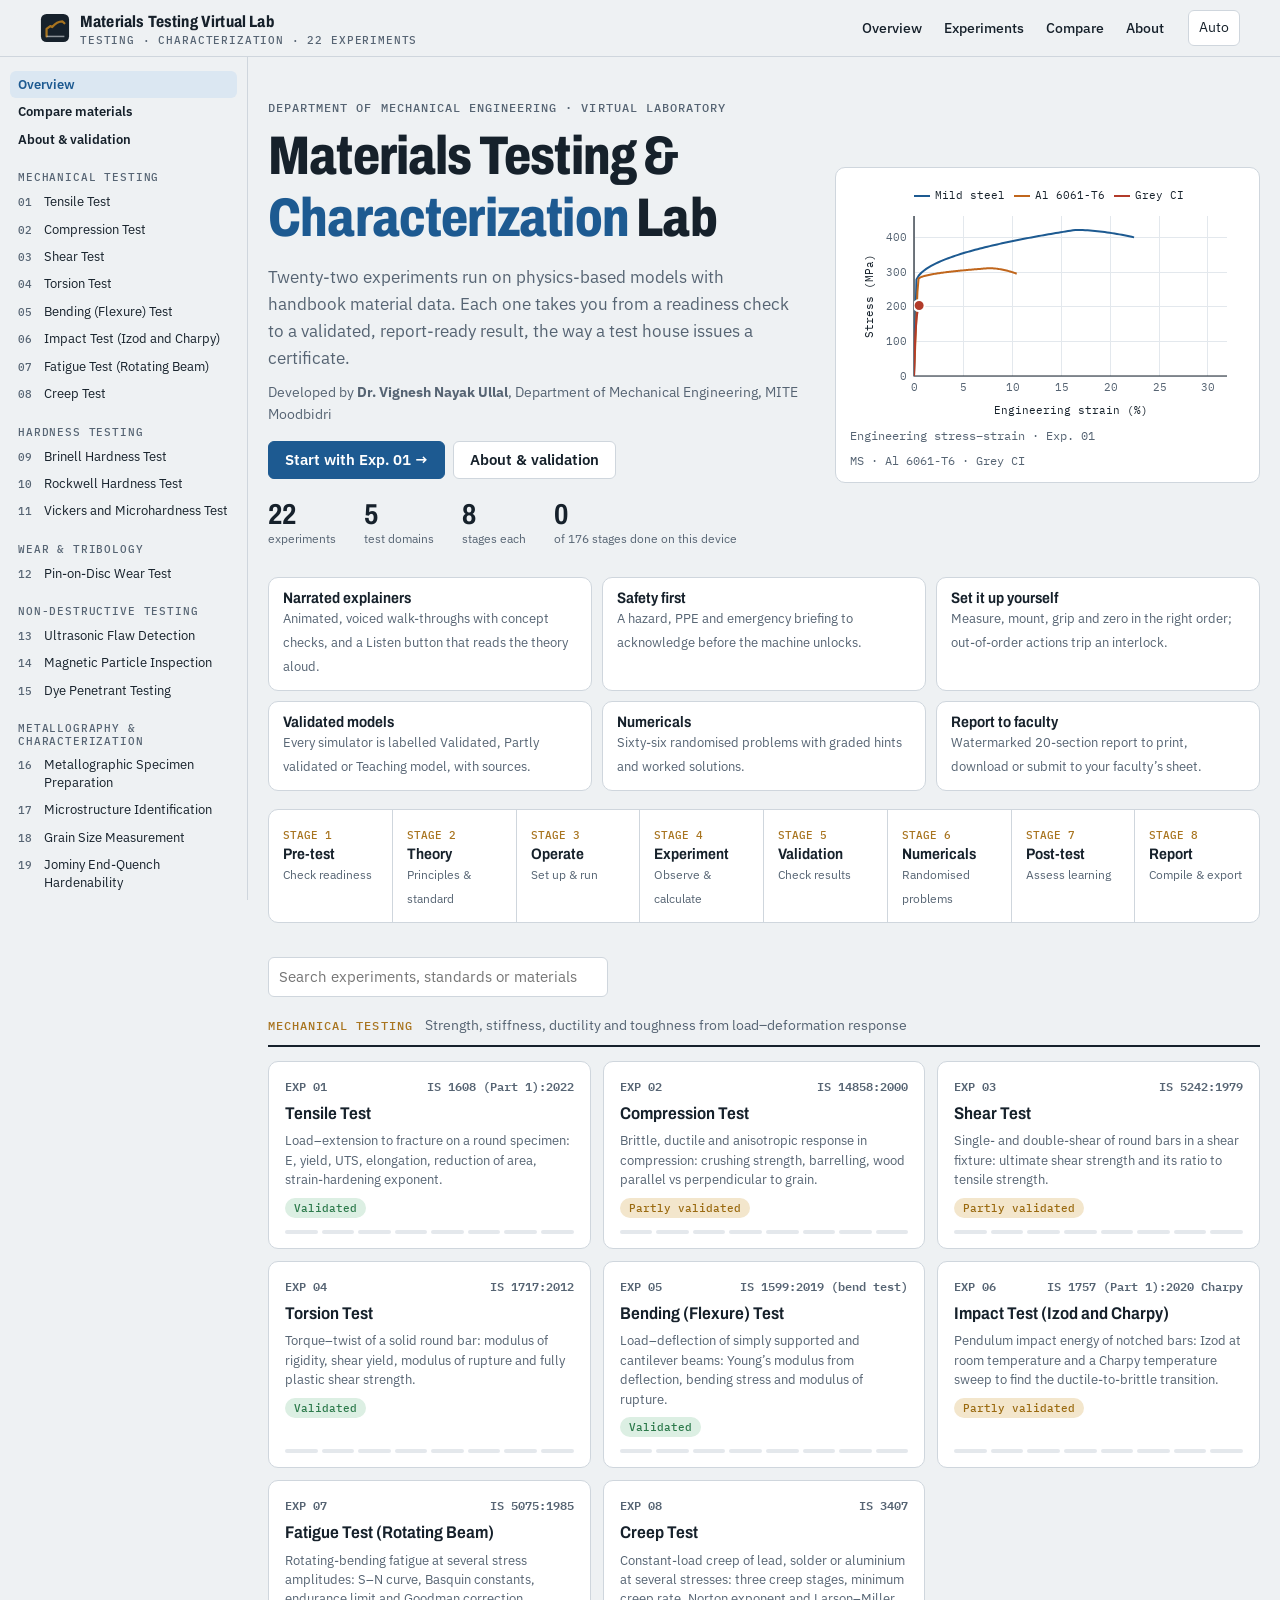
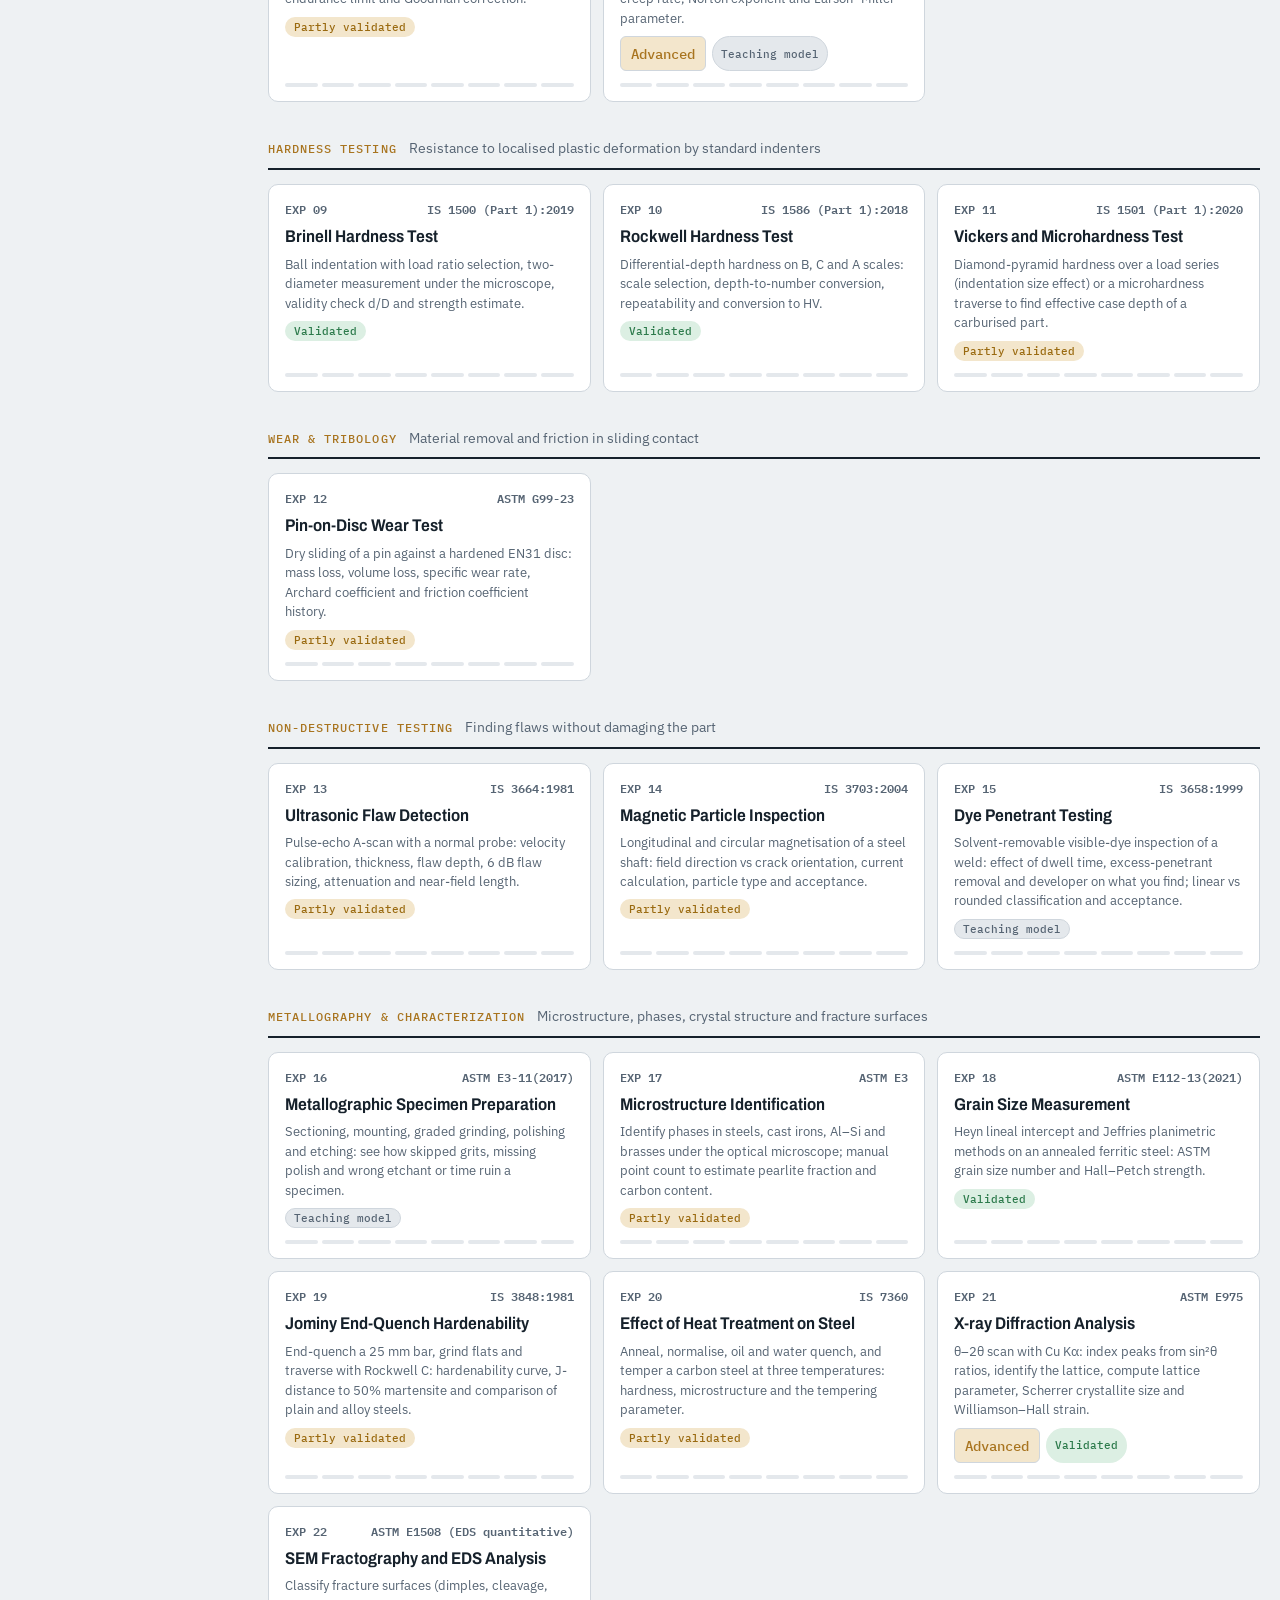
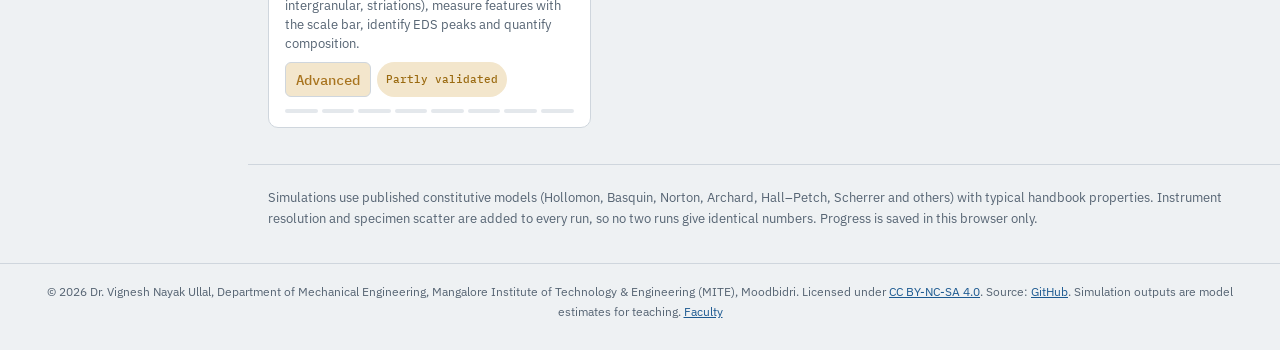
==== commit 142aae91: "Feedback form: ask for the class code, and report rejected feedback instead of showing it as sent Fe" ====
--- a/index.html
+++ b/index.html
@@ -5601,7 +5601,7 @@
   EXT.submitUrl = () => CFG.submitUrl || '';
   EXT.fbHTML = function (S) {
     const F = S.feedback;
-    if (F) return `<div class="panel fbdone" id="fbbox"><div><b class="ok">✓ Feedback recorded</b><br><span class="muted" style="font-size:.8rem">${new Date(F.t).toLocaleString()}${F.sent === true ? ' · sent to your faculty' : F.sent === false ? ' · saved on this device' : ''}. Print, download and submit are unlocked.</span></div><button class="btn quiet small" type="button" id="fbedit">Change my feedback</button></div>`;
+    if (F) return `<div class="panel fbdone" id="fbbox"><div><b class="ok">✓ Feedback recorded</b><br><span class="muted" style="font-size:.8rem">${new Date(F.t).toLocaleString()}${F.sent === true ? ' · received by your faculty’s sheet' : F.sent === 'unconfirmed' ? ' · sent, but the sheet’s reply could not be read; ask your faculty to confirm' : F.sent === false ? ' · saved on this device' : ''}. Print, download and submit are unlocked.</span></div><button class="btn quiet small" type="button" id="fbedit">Change my feedback</button></div>`;
     const D = S.fbd || (S.fbd = {});
     return `<fieldset class="panel fbform" id="fbbox"><legend><b>Feedback on this experiment</b> <span class="muted" style="font-size:.78rem">(required to print, download or submit)</span></legend>
       <p class="muted" style="font-size:.78rem;margin:0 0 6px">Your honest answers help improve the lab.${CFG.submitUrl ? ' They are sent to your faculty with your name and USN.' : ''}</p>
@@ -5612,6 +5612,7 @@
       <div class="field"><label for="fb-help">What helped you most? (required)</label><textarea id="fb-help" rows="2">${esc(D.helped || '')}</textarea></div>
       <div class="field"><label for="fb-conf">What was confusing or did not work? (optional)</label><textarea id="fb-conf" rows="2">${esc(D.confusing || '')}</textarea></div>
       <div class="field"><label for="fb-sug">One suggestion (optional)</label><textarea id="fb-sug" rows="2">${esc(D.suggest || '')}</textarea></div>
+      ${CFG.submitUrl ? `<div class="field"><label for="fb-code">Class code (from your faculty)</label><input type="text" id="fb-code" autocomplete="off" value="${esc(LAB.Store.get('classCode', ''))}"></div>` : ''}
       <div class="controls"><button class="btn small" type="button" id="fbsend">Submit feedback</button><span class="muted" id="fbmsg" style="font-size:.8rem" aria-live="polite"></span></div></fieldset>`;
   };
   async function post(d) { try { const r = await fetch(CFG.submitUrl, { method: 'POST', headers: { 'Content-Type': 'text/plain;charset=utf-8' }, body: JSON.stringify(d) }); return await r.json(); } catch (er) { return { unconfirmed: true }; } }
@@ -5619,6 +5620,7 @@
     const ed = $('#fbedit'); if (ed) { ed.onclick = () => { S.fbd = { ...S.feedback }; delete S.feedback; LAB.save(e.id); rerender(); }; return; }
     const box = $('#fbbox'); if (!box) return; const D = S.fbd || (S.fbd = {});
     box.addEventListener('change', ev => { const t = ev.target; if (t.name && t.name.startsWith('fb-')) D[t.name.slice(3)] = +t.value; if (t.id === 'fb-time') D.time = t.value; if (t.id === 'fb-dev') D.device = t.value; LAB.save(e.id); });
+    const fc = $('#fb-code'); if (fc) fc.oninput = ev => { LAB.Store.set('classCode', ev.target.value); const rk = $('#rk'); if (rk) rk.value = ev.target.value; };
     [['fb-help', 'helped'], ['fb-conf', 'confusing'], ['fb-sug', 'suggest']].forEach(([id, k]) => { $('#' + id).oninput = ev => { D[k] = ev.target.value; LAB.save(e.id); }; });
     $('#fbsend').onclick = async () => {
       const m = $('#fbmsg'); const st = stu();
@@ -5626,12 +5628,14 @@
       const miss = FBQ.map(([k], i) => D[k] ? 0 : i + 1).filter(Boolean); if (miss.length) { m.innerHTML = `<span class="bad">Rate every statement. Missing: ${miss.join(', ')}.</span>`; return; }
       if (!D.time || !D.device) { m.innerHTML = '<span class="bad">Choose the time spent and the device used.</span>'; return; }
       if ((D.helped || '').trim().length < 5) { m.innerHTML = '<span class="bad">Tell us briefly what helped you most.</span>'; return; }
+      if (CFG.submitUrl && !(LAB.Store.get('classCode', '') || '').trim()) { m.innerHTML = '<span class="bad">Enter the class code your faculty gave you.</span>'; return; }
       const F = { ...D, t: new Date().toISOString(), sent: null };
       if (CFG.submitUrl) { $('#fbsend').disabled = true; m.textContent = 'Sending…';
         const r = await post({ type: 'feedback', version: VERSION, reportId: LAB.reportId(e, S), experiment: `Exp ${e.no} ${e.title}`, name: st.name.trim(), usn: st.usn.trim().toUpperCase(), section: st.section || '', batch: st.batch || '', institution: st.inst || '', classCode: (LAB.Store.get('classCode', '') || '').trim(), q1: F.q1, q2: F.q2, q3: F.q3, q4: F.q4, q5: F.q5, q6: F.q6, time: F.time, device: F.device, helped: F.helped, confusing: F.confusing || '', suggest: F.suggest || '', clientTime: F.t });
         $('#fbsend').disabled = false;
-        if (r && r.error === 'class code') { m.innerHTML = '<span class="bad">Class code not accepted.</span> Enter the class code your faculty gave you (below), then submit again.'; return; }
-        F.sent = !!(r && (r.ok || r.unconfirmed)); } else F.sent = false;
+        if (r && r.error === 'class code') { m.innerHTML = '<span class="bad">Class code not accepted.</span> Enter the class code your faculty gave you in the field above, then submit again.'; return; }
+        if (r && r.error && !r.unconfirmed) { m.innerHTML = '<span class="bad">Not recorded: ' + esc(r.error) + '.</span> Try again.'; return; }
+        F.sent = r && r.ok ? true : 'unconfirmed'; } else F.sent = false;
       S.feedback = F; delete S.fbd; LAB.save(e.id); rerender();
     };
   };
@@ -5641,7 +5645,7 @@
       <button class="btn" type="button" id="rsub" ${url ? '' : 'disabled'}>Submit to faculty</button><span class="muted" id="rsubmsg" style="font-size:.8rem" aria-live="polite">${!url ? 'Submission is not set up for this copy of the lab. Print or download the report instead.' : sub ? `Last submitted ${new Date(sub.t).toLocaleString()} (Report ID ${esc(sub.id)}). You can submit again; your faculty sees every submission.` : 'Submitting sends your name, USN, scores, results, conclusion and discussion answers to your faculty’s Google Sheet.'}</span></div>`;
   };
   EXT.submitBind = function (e, S, payload) {
-    const k = $('#rk'); if (k) k.oninput = ev => LAB.Store.set('classCode', ev.target.value);
+    const k = $('#rk'); if (k) k.oninput = ev => { LAB.Store.set('classCode', ev.target.value); const f = $('#fb-code'); if (f) f.value = ev.target.value; };
     const b = $('#rsub'); if (!b || !CFG.submitUrl) return;
     b.onclick = async () => {
       const m = $('#rsubmsg'); const d = payload();
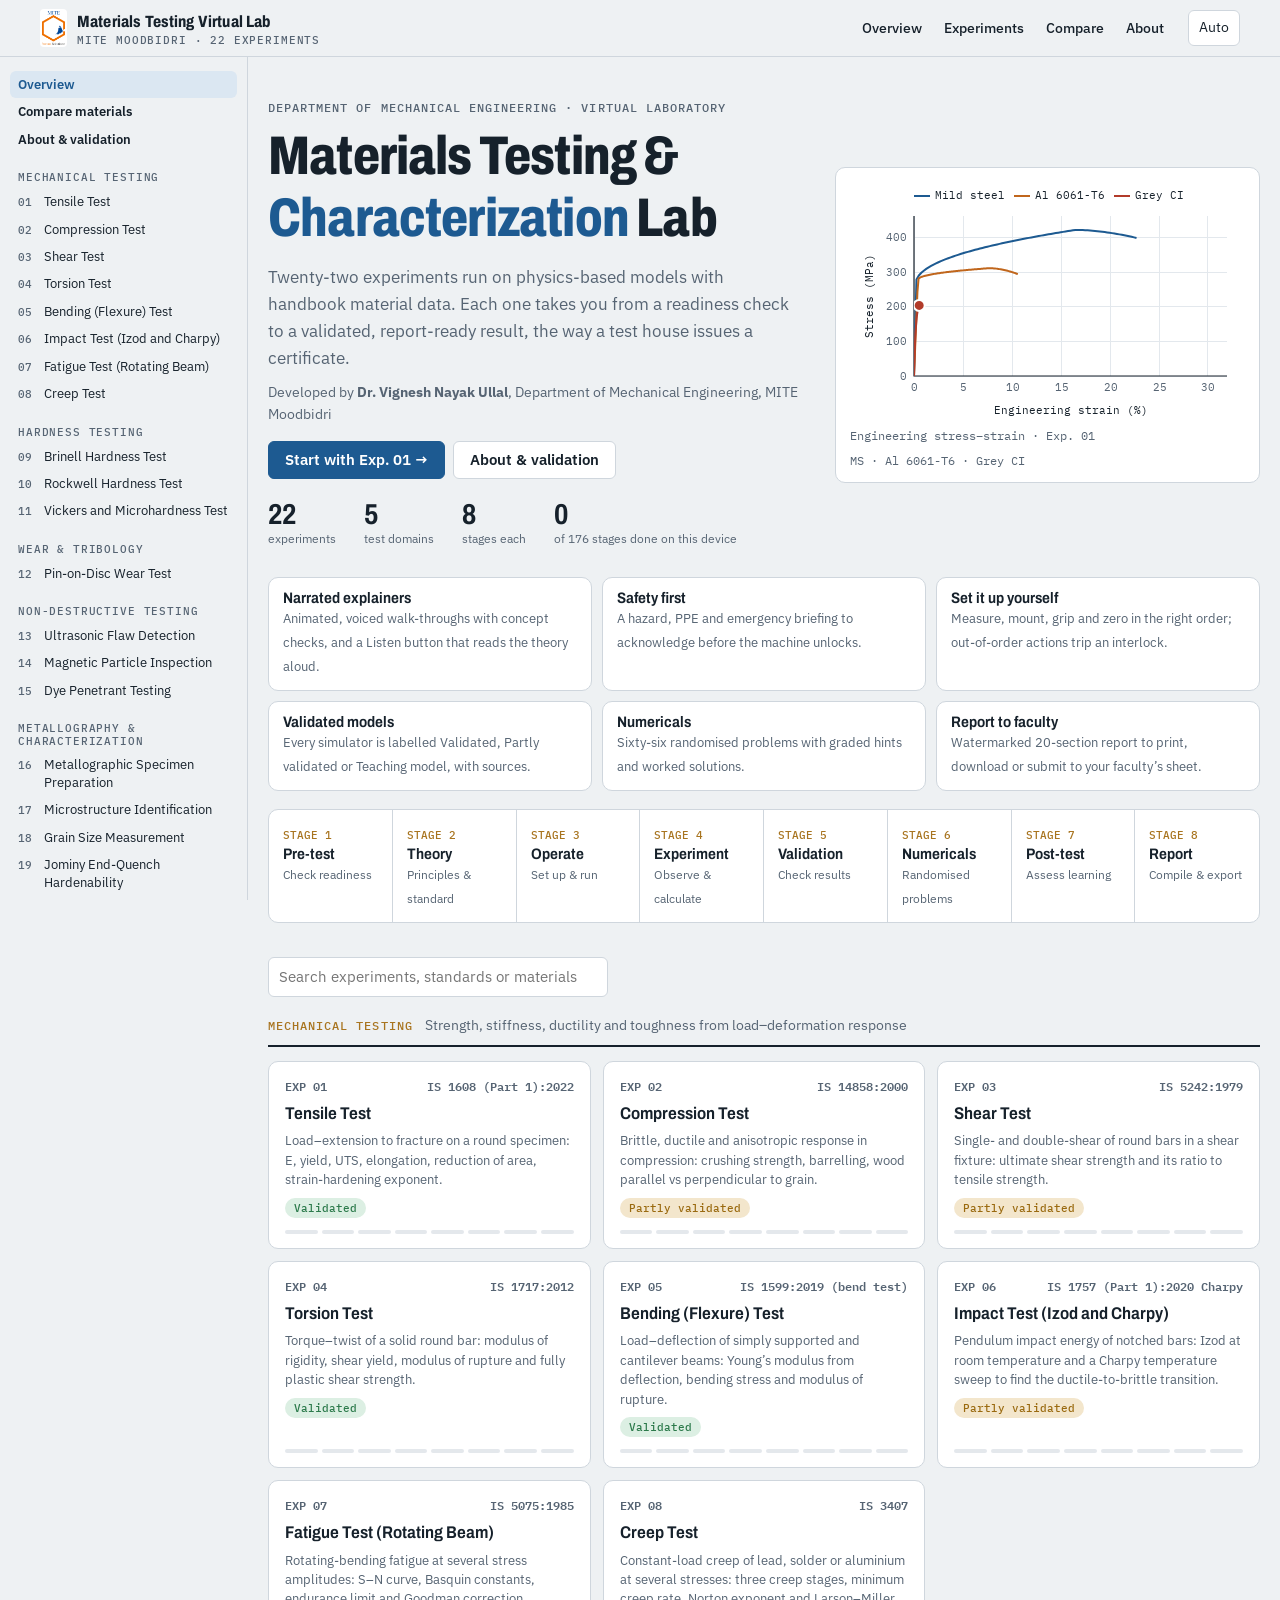
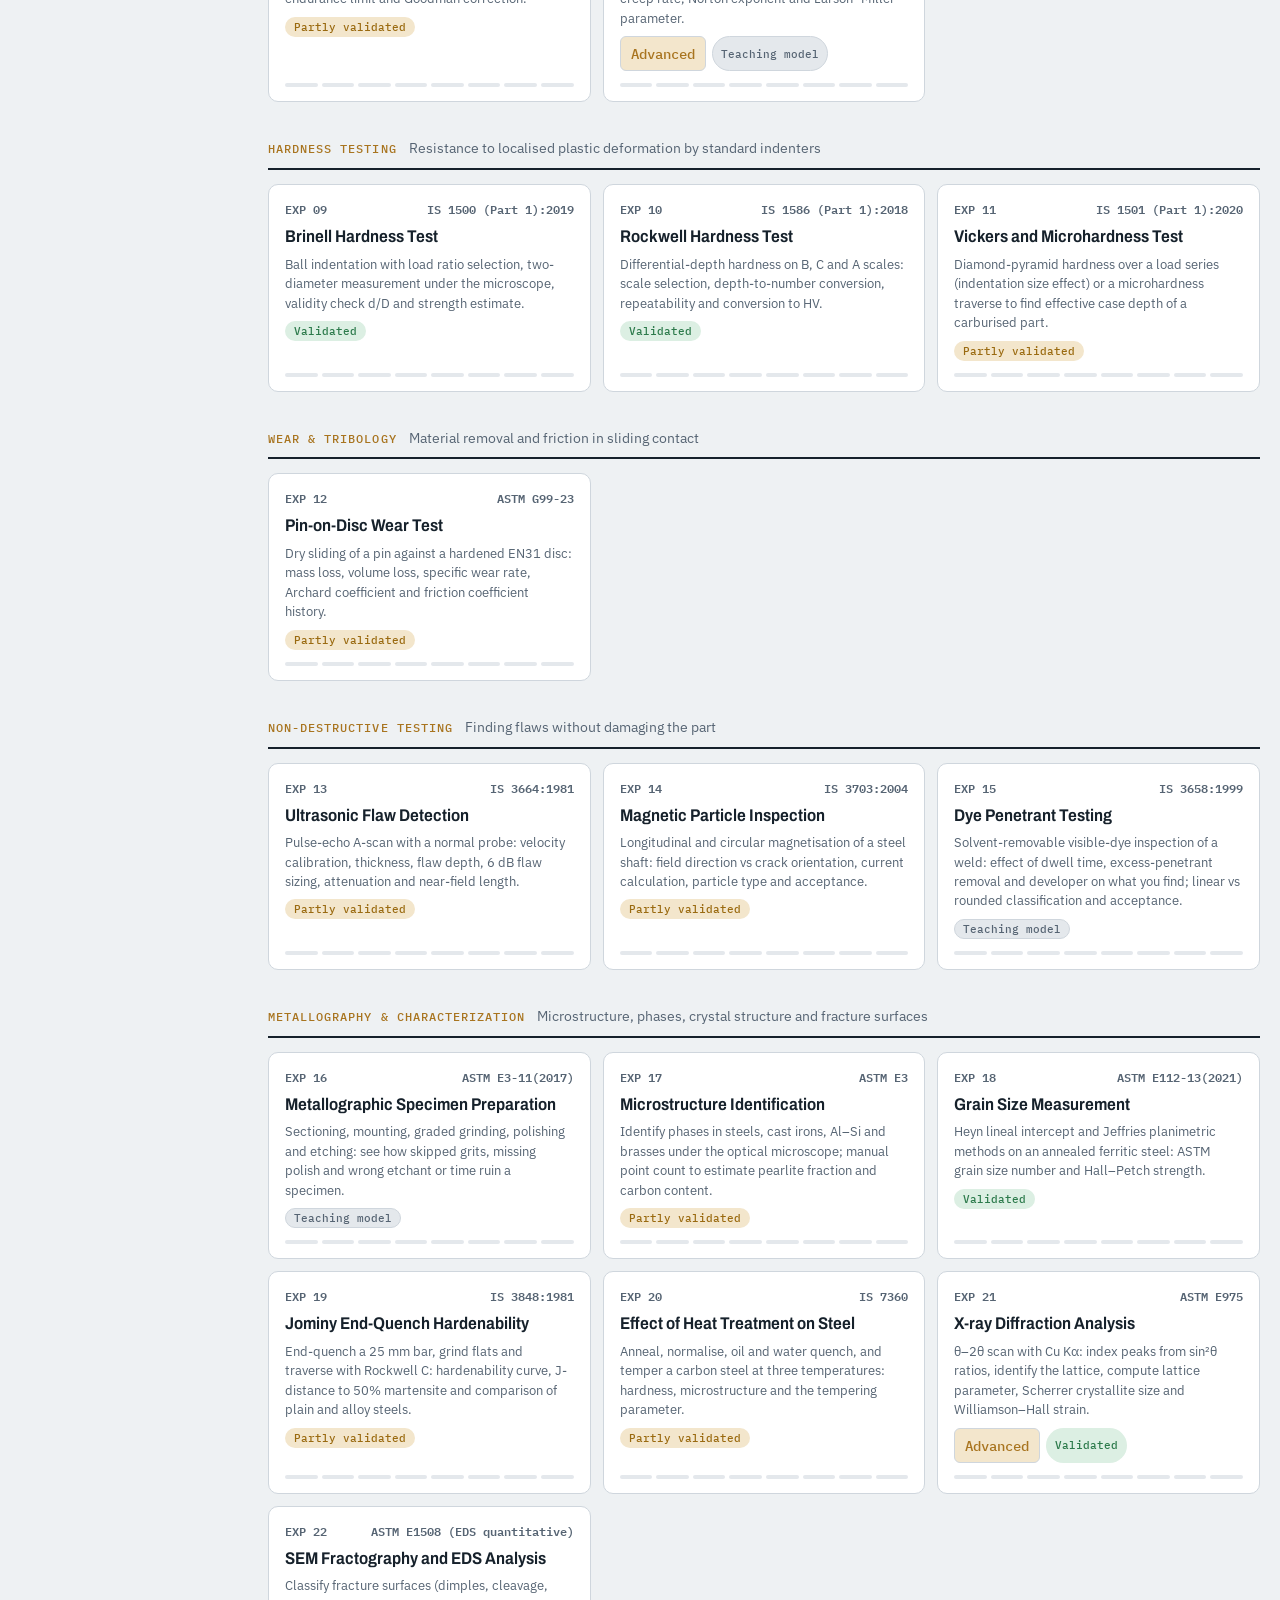
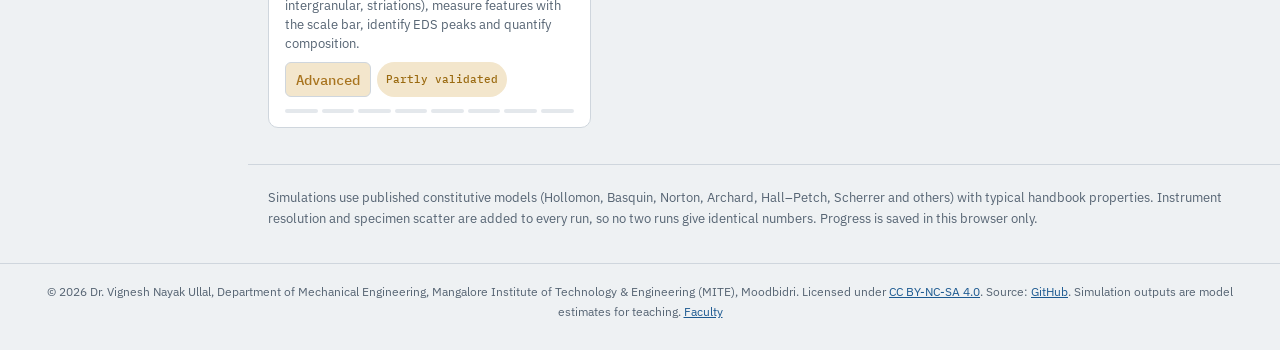
==== commit a38a0ea4: "v2.1: MITE logo; full reports saved to Drive; faculty report downloads; issue certificates without r" ====
--- a/index.html
+++ b/index.html
@@ -452,6 +452,14 @@
 .certlist li.ok{color:var(--ok)}
 .certprev{width:100%;height:auto;display:block;border:1px solid var(--line);border-radius:var(--r);margin:6px 0 8px;background:#fcfbf7}
 @media print{.certcard{display:none!important}}
+.factabs{display:flex;gap:4px;margin:18px 0 0;border-bottom:1px solid var(--line)}
+.factabs button{border:0;background:none;cursor:pointer;padding:8px 14px;font-weight:600;border-bottom:3px solid transparent;color:var(--muted);font-size:.92rem}
+.factabs button[aria-selected="true"]{border-color:var(--accent);color:var(--ink)}
+/* v2.1: MITE logo */
+.brand-logo{height:38px;width:auto;flex:none;display:block;background:#fff;border-radius:4px;padding:2px}
+.sheet .rh{grid-template-columns:auto minmax(0,1fr) auto;align-items:center}
+.sheet .rh .rlogo{height:74px;width:auto;display:block}
+.hero-logo{height:64px;width:auto;margin-bottom:12px;display:block}
 
 </style>
 <script>document.write('<script src="config.js?t='+Date.now()+'"><\/script>')</script>
@@ -462,8 +470,8 @@
   <div class="wrap">
     <button class="iconbtn railbtn" id="railBtn" type="button" aria-label="Show experiment list" aria-controls="rail">☰</button>
     <a class="brand" href="#">
-      <svg class="brand-mark" viewBox="0 0 32 32" aria-hidden="true"><rect x="1" y="1" width="30" height="30" rx="6" fill="var(--ink)"/><path d="M7 25 L7 17 L11 14 L13 15 Q18 9 24 9 L26 11" fill="none" stroke="var(--straw)" stroke-width="2.4" stroke-linecap="round" stroke-linejoin="round"/><path d="M7 25 L26 25" stroke="var(--bg)" stroke-width="1.6" opacity=".55"/></svg>
-      <div><b>Materials Testing Virtual Lab</b><span>Testing · Characterization · 22 experiments</span></div>
+      <img class="brand-logo" id="brandLogo" alt="MITE logo" width="26" height="38">
+      <div><b>Materials Testing Virtual Lab</b><span>MITE Moodbidri · 22 experiments</span></div>
     </a>
     <div class="spacer"></div>
     <nav class="topnav" aria-label="Main"><a href="#">Overview</a><a href="#lab">Experiments</a><a href="#compare">Compare</a><a href="#about">About</a></nav>
@@ -1020,6 +1028,13 @@
   LAB.fmtT = fmtT;
 
   /* ------------------------------------------------------------------ report */
+  // Stand-alone HTML of the report sheet (used for Download and for the copy saved to the faculty's Drive).
+  function reportDoc(e) {
+    const css = [...document.styleSheets].map(ss => { try { return [...ss.cssRules].map(r => r.cssText).join('\n'); } catch (x) { return ''; } }).join('\n');
+    const sh = $('#sheet'); const body = sh ? sh.innerHTML : '';
+    return `<!doctype html><html lang="en" data-theme="light"><head><meta charset="utf-8"><meta name="viewport" content="width=device-width,initial-scale=1"><title>Exp ${e.no} ${e.title} — Report</title><link rel="stylesheet" href="https://fonts.googleapis.com/css2?family=Archivo:wdth,wght@75..100,500..800&family=IBM+Plex+Sans:wght@400;500;600&family=IBM+Plex+Mono:wght@400;500&display=swap"><style>${css}body{background:#e9edf0;padding:24px}.sheet{max-width:900px;margin:0 auto}</style></head><body><article class="sheet">${body}</article></body></html>`;
+  }
+  LAB.reportDoc = reportDoc;
   LAB.reportId = (e, S) => e.id.toUpperCase().slice(0, 4) + '-' + String(S.seed).slice(-6);
   function stReport(e, body, S) {
     const sim = getSim(e, S), p = paramsOf(e, S); if (!sim) return;
@@ -1050,13 +1065,13 @@
         return { type: 'report', version: LAB.VERSION, reportId: LAB.reportId(e, S), experiment: `Exp ${e.no} ${e.title}`, name: (s.name || '').trim(), usn: (s.usn || '').trim().toUpperCase(), section: s.section || '', batch: s.batch || '', faculty: s.instructor || '', institution: s.inst || '', reportDate: s.date || '', classCode: (Store.get('classCode', '') || '').trim(), safetyAck: S.safetyAck || '',
           preFirst: S.pre && S.pre.first != null ? S.pre.first : '', postFirst: S.post && S.post.first != null ? S.post.first : '', preNow: S.pre && S.pre.score != null ? S.pre.score : '', postNow: S.post && S.post.score != null ? S.post.score : '', gain: gain(S), resultsCorrect: res.filter(r => r.ok).length, resultsTotal: res.length, validationAttempts: S.valid ? S.valid.attempts : 0,
           numSolved: N.solved || 0, numAttempted: N.attempted || 0, numWithHints: N.withHints || 0, setupMode: S.setupLog ? S.setupLog.mode : '', setupAlarms: S.setupLog ? S.setupLog.alarms : '', explRight: xs.right || 0, explN: xs.n || 0, explReplays: xs.replays || 0,
-          conclusion: S.concl || '', disc1: (S.disc || {})[0] || '', disc2: (S.disc || {})[1] || '', disc3: (S.disc || {})[2] || '', disc4: (S.disc || {})[3] || '', feedbackAt: S.feedback ? S.feedback.t : '', clientTime: new Date().toISOString() }; });
+          conclusion: S.concl || '', disc1: (S.disc || {})[0] || '', disc2: (S.disc || {})[1] || '', disc3: (S.disc || {})[2] || '', disc4: (S.disc || {})[3] || '', feedbackAt: S.feedback ? S.feedback.t : '', clientTime: new Date().toISOString(), process: 'EXP' + String(e.no).padStart(2, '0'), reportHtml: (() => { try { return reportDoc(e); } catch (x) { return ''; } })() }; });
       if (X.certBind) X.certBind(e, S, () => stReport(e, body, S));
       if (gate) { const b = $('#rsub'); if (b) { b.disabled = true; const m = $('#rsubmsg'); if (m && X.submitUrl()) m.textContent = 'Complete the feedback form above to unlock submission.'; } }
     }
     if (!EMBED && !gate) {
       $('#rprint').onclick = () => window.print();
-      $('#rdl').onclick = () => { const css = [...document.styleSheets].map(ss => { try { return [...ss.cssRules].map(r => r.cssText).join('\n'); } catch (x) { return ''; } }).join('\n'); const s = Store.get('student', {}) || {}; dl(`Exp${String(e.no).padStart(2, '0')}_${e.id}_${(s.usn || 'report').replace(/\W+/g, '')}.html`, `<!doctype html><html><head><meta charset="utf-8"><meta name="viewport" content="width=device-width,initial-scale=1"><title>Exp ${e.no} ${e.title} — Report</title><link rel="stylesheet" href="https://fonts.googleapis.com/css2?family=Archivo:wdth,wght@75..100,500..800&family=IBM+Plex+Sans:wght@400;500;600&family=IBM+Plex+Mono:wght@400;500&display=swap"><style>${css}body{background:#e9edf0;padding:24px}.sheet{max-width:900px;margin:0 auto}</style></head><body><article class="sheet">${$('#sheet').innerHTML}</article></body></html>`, 'text/html'); };
+      $('#rdl').onclick = () => { const s = Store.get('student', {}) || {}; dl(`Exp${String(e.no).padStart(2, '0')}_${e.id}_${(s.usn || 'report').replace(/\W+/g, '')}.html`, reportDoc(e), 'text/html'); };
     }
   }
   function reportHTML(e, sim, p, S, stu, calcs) {
@@ -1080,7 +1095,7 @@
       ['Numerical problems', N.attempted ? `${N.solved} solved of ${N.attempted} attempted${N.withHints ? ` · ${N.withHints} with hints` : ''}` : 'None attempted'],
       ['Validation checks', S.valid ? `${S.valid.attempts} · ${S.valid.first}/${S.valid.total} within tolerance at first check` : '—'],
       ['Student feedback', S.feedback ? 'Given ' + fdt(S.feedback.t) : 'Not given']];
-    return `<div class="wmark" aria-hidden="true">${Array(160).fill(`<span>${wm}</span>`).join('')}</div><header class="rh"><div><div class="inst">${U.esc(stu.inst || 'Department of Mechanical Engineering')}</div><div class="inst" style="margin-top:2px">Materials Testing &amp; Characterization Laboratory</div><h1 style="margin-top:10px">Experiment ${e.no}: ${e.title}</h1></div><div style="text-align:right;font:500 .74rem var(--f-mono);color:var(--paper-muted)">Report ID<br><b style="color:var(--paper-ink);font-size:.9rem">${id}</b><br>${date}</div></header>
+    return `<div class="wmark" aria-hidden="true">${Array(160).fill(`<span>${wm}</span>`).join('')}</div><header class="rh">${LAB.LOGO ? `<img class="rlogo" src="${LAB.LOGO}" alt="MITE logo">` : '<span></span>'}<div><div class="inst">${U.esc(stu.inst || 'Mangalore Institute of Technology &amp; Engineering, Moodbidri')}</div><div class="inst" style="margin-top:2px">Department of Mechanical Engineering</div><div class="inst" style="margin-top:2px">Materials Testing &amp; Characterization Laboratory</div><h1 style="margin-top:10px">Experiment ${e.no}: ${e.title}</h1></div><div style="text-align:right;font:500 .74rem var(--f-mono);color:var(--paper-muted)">Report ID<br><b style="color:var(--paper-ink);font-size:.9rem">${id}</b><br>${date}</div></header>
       <div class="meta"><div><b>Name:</b> ${U.esc(stu.name || '________________')}</div><div><b>USN:</b> ${U.esc(stu.usn || '__________')}</div><div><b>Section / Batch:</b> ${U.esc((stu.section || '__') + ' / ' + (stu.batch || '__'))}</div><div><b>Faculty:</b> ${U.esc(stu.instructor || '________________')}</div><div><b>Standard:</b> ${e.std}</div><div><b>Date:</b> ${date}</div></div>
       ${H2('Aim and objectives')}<p>${e.aim}</p><ul>${e.objectives.map(o => `<li>${o}</li>`).join('')}</ul>
       ${H2('Apparatus and standards')}<ul>${e.apparatus.map(a => `<li>${a}</li>`).join('')}</ul><p><b>Governing standard(s):</b> ${e.std}${e.stdNote ? '. ' + e.stdNote : ''}</p>
@@ -1115,6 +1130,10 @@
     route();
   };
 })();
+
+/* ---- assets/js/logo.js ---- */
+/* MITE logo (assets/mite-logo.png), embedded so certificates and downloaded reports are self-contained. */
+LAB.LOGO = '[data-uri]';
 
 /* ---- assets/js/gfx.js ---- */
 /* Shared graphics: SVG helpers and procedural micrograph generators (seeded, deterministic). */
@@ -5332,7 +5351,7 @@
   'use strict';
   const U = LAB.U, h = LAB.h, $ = (s, el) => (el || document).querySelector(s), esc = U.esc;
   const EXT = (LAB.ext = LAB.ext || {});
-  const VERSION = (LAB.VERSION = '2.0'), VDATE = '13 Oct 2026';
+  const VERSION = (LAB.VERSION = '2.1'), VDATE = '17 Oct 2026';
   const CFG = (window.MTL_CONFIG = window.MTL_CONFIG || {});
   const AUDIO = 'audio/';
   const reduce = (() => { try { return window.matchMedia('(prefers-reduced-motion: reduce)').matches; } catch (e) { return false; } })();
@@ -5370,6 +5389,7 @@
 
   /* ------------------------------------------------------------------ rail */
   EXT.buildRail = function () {
+    const bl = $('#brandLogo'); if (bl && LAB.LOGO) bl.src = LAB.LOGO;
     const r = $('#rail'); if (!r) return;
     r.innerHTML = `<div class="rgrp"><a class="rhome" data-go="home" href="#">Overview</a><a class="rhome" data-go="compare" href="#compare">Compare materials</a><a class="rhome" data-go="about" href="#about">About &amp; validation</a></div>` +
       LAB.CATS.map(([k, name]) => `<div class="rgrp"><div class="rcat">${name}</div>${LAB.list.filter(e => e.cat === k).map(e => `<a data-go="${e.id}" href="#${e.id}"><span class="rno">${String(e.no).padStart(2, '0')}</span>${e.title}</a>`).join('')}</div>`).join('');
@@ -5532,7 +5552,7 @@
       <h3>How far the simulators have been checked</h3><p>Each simulator is labelled with one of three levels. ${Object.entries(VS).map(([k, v]) => `<span class="vchip ${v[1]}">${v[0]}</span> ${v[2]}`).join(' ')}</p>
       <p class="muted" style="font-size:.86rem">Currently ${counts.v} validated, ${counts.p} partly validated and ${counts.t} teaching models. All outputs are model estimates for teaching. Instrument resolution and specimen scatter are added to every run.</p></div>
       ${LAB.tableHTML({ cols: ['No.', 'Experiment', 'Status', 'Basis of the check', 'Main sources'], textCols: [1, 2, 3, 4], rows: LAB.list.map(e => [e.no, `<a href="#${e.id}">${e.title}</a>`, chip(e.id), VALID[e.id][1], VALID[e.id][2]]) })}
-      <div class="prose"><h3>Version history</h3><ul><li><b>2.0</b> (${VDATE}): Narrated explainers with concept checks and a Listen button on every Theory tab; safety briefing with acknowledgement before operating; do-it-yourself machine set-up with interlock alarms; tools and consumables libraries; Numericals stage with graded hints; feedback form; submission of reports to the faculty's Google Sheet; watermarked report; certificates of completion approved by the faculty, with a public verification link; validation status for each simulator; materials comparison; single-file site.</li><li><b>1.2</b> (12 Oct 2026): Animated set-up steps before each test; nomenclature tables.</li><li><b>1.0</b> (12 Oct 2026): 22 experiments with seven stages and comprehensive report.</li></ul>
+      <div class="prose"><h3>Version history</h3><ul><li><b>2.1</b> (17 Oct 2026): MITE logo on the site, lab reports and certificates. Each submitted report is saved in full to the faculty’s Google Drive and can be downloaded from the Faculty page, singly or a whole class in one file. Faculty can issue certificates for students who never requested one, and copy a certificate’s link to send it. Certificates can be downloaded from their verification link on any computer. The feedback form asks for the class code.</li><li><b>2.0</b> (${VDATE}): Narrated explainers with concept checks and a Listen button on every Theory tab; safety briefing with acknowledgement before operating; do-it-yourself machine set-up with interlock alarms; tools and consumables libraries; Numericals stage with graded hints; feedback form; submission of reports to the faculty's Google Sheet; watermarked report; certificates of completion approved by the faculty, with a public verification link; validation status for each simulator; materials comparison; single-file site.</li><li><b>1.2</b> (12 Oct 2026): Animated set-up steps before each test; nomenclature tables.</li><li><b>1.0</b> (12 Oct 2026): 22 experiments with seven stages and comprehensive report.</li></ul>
       <h3>Cite this lab</h3><div class="citebox"><p id="cite">${esc(CITE)}</p><button class="btn quiet small" id="copycite" type="button">Copy citation</button><span class="muted" id="citemsg" style="font-size:.8rem"></span></div>
       <h3>Licence</h3><p>© 2026 Vignesh Nayak Ullal. Licensed under <a href="https://creativecommons.org/licenses/by-nc-sa/4.0/" target="_blank" rel="license noopener">Creative Commons Attribution-NonCommercial-ShareAlike 4.0 International (CC BY-NC-SA 4.0)</a>. You may use and adapt it for teaching and research with attribution; commercial use requires the author's permission. Published data reproduced for validation remain the property of their sources.</p>
       <h3>Your data</h3><p>Progress, answers and report details are stored only in your browser. Nothing is sent anywhere unless you press <i>Submit feedback</i> or <i>Submit to faculty</i>, which send your name, USN, scores and written answers to your faculty's Google Sheet.</p></div></section>`;
@@ -5663,7 +5683,7 @@
 /* ---- assets/js/cert.js ---- */
 /* Certificates of completion, approved by the faculty in the Google Sheet (same Apps Script as submissions).
    Student: Report tab → Request certificate (after post-test pass, feedback and report submission) → Check status → download PDF/PNG.
-   Faculty: #faculty page with FACULTY_KEY (approve, revoke, preview, draft, bulk PDF).  Anyone: #verify-<ID>.
+   Faculty: #faculty page with FACULTY_KEY (approve, revoke, preview, draft, bulk PDF, copy link; submissions with full reports, issue without request).  Anyone: #verify-<ID>.
    Optional config.js keys: certMinPost (post-test pass %, default 60), certInstitution, certDepartment, certFaculty. */
 (function () {
   'use strict';
@@ -5680,6 +5700,9 @@
   async function certPost(body) { const r = await fetch(url(), { method: 'POST', headers: { 'Content-Type': 'text/plain;charset=utf-8' }, body: JSON.stringify(body) }); return r.json(); }
   const procOf = e => 'EXP' + String(e.no).padStart(2, '0');
   const procName = e => `Experiment ${e.no}: ${e.title}`;
+  const LOGO_IMG = new Image(); if (LAB.LOGO) LOGO_IMG.src = LAB.LOGO;
+  const LOGO_READY = (LAB.LOGO && LOGO_IMG.decode ? LOGO_IMG.decode() : Promise.resolve()).catch(() => { });
+  const ready = async () => { try { await document.fonts.ready; } catch (e) { } await LOGO_READY; };
 
   /* ---------- eligibility ---------- */
   function certElig(e, S) {
@@ -5707,7 +5730,8 @@
     c.font = `800 120px ${F.disp}`; c.fillStyle = acc; c.textAlign = 'center'; c.fillText('MATERIALS TESTING', W / 2, H / 2 + 60); c.restore();
     c.textAlign = 'center'; c.textBaseline = 'alphabetic';
     c.fillStyle = acc; c.font = `500 24px ${F.mono}`; spaced(c, 'MATERIALS TESTING & CHARACTERIZATION VIRTUAL LAB', W / 2, 185, 4);
-    c.fillStyle = ink; fit(c, CERT.inst, `600 {s}px ${F.body}`, 34, 1400); c.fillText(CERT.inst, W / 2, 238);
+    if (LOGO_IMG.complete && LOGO_IMG.naturalWidth) { const lh = 170, lw = lh * LOGO_IMG.naturalWidth / LOGO_IMG.naturalHeight; c.drawImage(LOGO_IMG, 150, 125, lw, lh); }
+    c.fillStyle = ink; fit(c, CERT.inst, `600 {s}px ${F.body}`, 34, 1180); c.fillText(CERT.inst, W / 2, 238);
     c.fillStyle = mut; c.font = `400 28px ${F.body}`; c.fillText(CERT.dept, W / 2, 278);
     c.fillStyle = ink; c.font = `750 100px ${F.disp}`; c.fillText('Certificate of Completion', W / 2, 420);
     c.strokeStyle = gold; c.lineWidth = 2; c.beginPath(); c.moveTo(W / 2 - 260, 452); c.lineTo(W / 2 + 260, 452); c.stroke();
@@ -5726,7 +5750,7 @@
     if (d.draft) { c.save(); c.translate(W / 2, H / 2); c.rotate(-Math.PI / 7); c.textAlign = 'center'; c.textBaseline = 'middle'; fit(c, 'DRAFT — NOT APPROVED', `800 {s}px ${F.disp}`, 150, 1300); c.lineWidth = 5; c.strokeStyle = 'rgba(178,59,42,0.55)'; c.fillStyle = 'rgba(178,59,42,0.16)'; c.fillText('DRAFT — NOT APPROVED', 0, 0); c.strokeText('DRAFT — NOT APPROVED', 0, 0); c.font = `600 34px ${F.body}`; c.fillStyle = 'rgba(178,59,42,0.75)'; c.fillText('Not valid until approved by the faculty convener', 0, 120); c.restore(); }
     return cv;
   }
-  async function certCanvas(d) { try { await document.fonts.ready; } catch (e) { } return drawCert(document.createElement('canvas'), d); }
+  async function certCanvas(d) { await ready(); return drawCert(document.createElement('canvas'), d); }
   // Minimal PDF writer: one full-page JPEG per A4-landscape page (no external library).
   function pdfFromJpegs(imgs) {
     const enc = new TextEncoder(); const parts = []; let len = 0; const offs = [];
@@ -5765,7 +5789,7 @@
   function certShow(d) {
     const v = $('#certview'); if (!v) return;
     v.innerHTML = `<canvas class="certprev" id="certcv" role="img" aria-label="Certificate of completion for ${esc(d.name)}"></canvas>${LAB.EMBED ? '<p class="muted" style="font-size:.8rem">Downloads are disabled in this preview window. Open the lab from its website to download the certificate.</p>' : `<div class="controls"><button class="btn" type="button" id="certpdf">Download PDF</button><button class="btn quiet" type="button" id="certpng">Download image (PNG)</button><span class="muted" style="font-size:.8rem" id="certdl" aria-live="polite"></span></div>`}`;
-    (async () => { try { await document.fonts.ready; } catch (e) { } drawCert($('#certcv'), d); })();
+    (async () => { await ready(); drawCert($('#certcv'), d); })();
     if (LAB.EMBED) return;
     $('#certpdf').onclick = async () => { $('#certdl').textContent = 'Preparing PDF…'; try { await certPDF([d], certFile(d, 'pdf')); $('#certdl').textContent = 'Downloaded.'; } catch (e) { $('#certdl').textContent = 'Could not make the PDF; use the PNG button.'; } };
     $('#certpng').onclick = () => certPNG(d);
@@ -5799,20 +5823,22 @@
   };
 
   /* ---------- faculty page (#faculty) ---------- */
-  const FAC = { rows: [], key: '', filter: 'pending', q: '', arm: false };
+  const FAC = { rows: [], key: '', filter: 'pending', q: '', arm: false, view: 'certs', subs: [], sq: '', sfil: 'all' };
   try { FAC.key = sessionStorage.getItem('mtl-fac') || ''; } catch (e) { }
   EXT.faculty = function (el) {
-    document.title = 'Faculty: certificates — Materials Testing Virtual Lab';
-    el.innerHTML = `<section class="wrap" style="padding-block:28px 40px"><p class="eyebrow">Faculty</p><h1 style="margin-top:6px">Certificates</h1>
-      <p class="muted" style="margin-top:8px;max-width:75ch">Approve certificate requests and download certificates. You can also approve by ticking <b>Approved</b> in the <i>Certificates</i> tab of your Google Sheet.</p>
-      ${url() ? `<form class="panel stack" id="facf" style="gap:10px;margin-top:16px;max-width:520px" onsubmit="return false"><div class="field"><label for="fkey">Faculty key</label><input id="fkey" type="password" autocomplete="current-password" value="${esc(FAC.key)}"></div><div class="controls"><button class="btn" type="submit">Load requests</button><span class="muted" style="font-size:.84rem" id="fmsg" aria-live="polite"></span></div></form>
+    document.title = 'Faculty: certificates and reports — Materials Testing Virtual Lab';
+    el.innerHTML = `<section class="wrap" style="padding-block:28px 40px"><p class="eyebrow">Faculty</p><h1 style="margin-top:6px">Certificates and reports</h1>
+      <p class="muted" style="margin-top:8px;max-width:75ch">Approve certificate requests, issue certificates for students who never requested one, and download certificates and full lab reports. You can also approve by ticking <b>Approved</b> in the <i>Certificates</i> tab of your Google Sheet.</p>
+      ${url() ? `<form class="panel stack" id="facf" style="gap:10px;margin-top:16px;max-width:520px" onsubmit="return false"><div class="field"><label for="fkey">Faculty key</label><input id="fkey" type="password" autocomplete="current-password" value="${esc(FAC.key)}"></div><div class="controls"><button class="btn" type="submit">Load</button><span class="muted" style="font-size:.84rem" id="fmsg" aria-live="polite"></span></div></form>
+      <div class="factabs" role="tablist"><button type="button" role="tab" data-v="certs" aria-selected="${FAC.view === 'certs'}">Certificate requests</button><button type="button" role="tab" data-v="subs" aria-selected="${FAC.view === 'subs'}">Submissions &amp; reports</button></div>
       <div id="ftable" style="margin-top:16px"></div>` : '<p class="bad" style="margin-top:12px">The Google Sheet is not connected (config.js has no submitUrl). See apps-script/SUBMISSIONS_SETUP.md.</p>'}</section>`;
     const f = $('#facf'); if (!f) return;
     f.onsubmit = () => { FAC.key = $('#fkey').value.trim(); try { sessionStorage.setItem('mtl-fac', FAC.key); } catch (e) { } facLoad(); return false; };
+    document.querySelectorAll('.factabs [data-v]').forEach(b => b.onclick = () => { FAC.view = b.dataset.v; FAC.arm = false; document.querySelectorAll('.factabs [data-v]').forEach(x => x.setAttribute('aria-selected', x === b)); facLoad(); });
     if (FAC.key) facLoad();
   };
   async function facLoad() {
-    const m = $('#fmsg'); m.textContent = 'Loading…';
+    const m = $('#fmsg'); m.textContent = 'Loading…'; if (FAC.view === 'subs') return subsLoad();
     try {
       const r = await certGet({ action: 'list', key: FAC.key });
       if (!r.ok) { m.innerHTML = r.error === 'faculty key' ? '<span class="bad">Faculty key not accepted.</span> Check the FACULTY_KEY script property.' : '<span class="bad">' + esc(r.error) + '</span>'; $('#ftable').innerHTML = ''; return; }
@@ -5826,7 +5852,7 @@
       <label for="fq" class="muted" style="font-size:.85rem">Search</label><input id="fq" type="text" style="width:220px" value="${esc(FAC.q)}" placeholder="Name, USN or experiment">
       ${pend.length ? `<button class="btn small" type="button" id="fapall">${FAC.arm ? `Confirm: approve ${pend.length}` : `Approve all ${pend.length} shown`}</button>` : ''}${appr.length ? `<button class="btn quiet small" type="button" id="fdlall">Download ${appr.length} certificate${appr.length > 1 ? 's' : ''} (one PDF)</button>` : ''}<button class="btn quiet small" type="button" id="frel">Refresh</button></div>
       ${LAB.tableHTML({ cols: ['Requested', 'Name', 'USN', 'Experiment', 'Post-test', 'Status', ''], textCols: [0, 1, 2, 3, 4, 5, 6], rows: rows.length ? rows.map(r => [esc(r.requested), esc(r.name), `<span class="mono">${esc(r.usn)}</span>`, esc(r.processName || r.process), esc(r.postScore), r.approved ? `<span class="ok">Approved ${esc(r.approvedOn)}</span>` : '<span class="muted">Pending</span>',
-        `<span class="controls">${r.approved ? `<button class="btn quiet small" data-dl="${esc(r.certId)}" type="button">PDF</button><button class="btn quiet small" data-rv="${esc(r.certId)}" type="button">Revoke</button>` : `<button class="btn small" data-ap="${esc(r.certId)}" type="button">Approve</button><button class="btn quiet small" data-pv="${esc(r.certId)}" type="button">Preview</button><button class="btn quiet small" data-dr="${esc(r.certId)}" type="button">Draft PDF</button>`}</span>`]) : [['<span class="muted">Nothing to show.</span>', '', '', '', '', '', '']] })}<div id="fprev"></div>`;
+        `<span class="controls">${r.approved ? `<button class="btn quiet small" data-dl="${esc(r.certId)}" type="button">PDF</button><button class="btn quiet small" data-ln="${esc(r.certId)}" type="button">Copy link</button><button class="btn quiet small" data-rv="${esc(r.certId)}" type="button">Revoke</button>` : `<button class="btn small" data-ap="${esc(r.certId)}" type="button">Approve</button><button class="btn quiet small" data-pv="${esc(r.certId)}" type="button">Preview</button><button class="btn quiet small" data-dr="${esc(r.certId)}" type="button">Draft PDF</button>`}</span>`]) : [['<span class="muted">Nothing to show.</span>', '', '', '', '', '', '']] })}<div id="fprev"></div>`;
     $('#ffil').onchange = ev => { FAC.filter = ev.target.value; FAC.arm = false; facTable(); };
     $('#fq').oninput = ev => { FAC.q = ev.target.value; FAC.arm = false; const p = ev.target.selectionStart; facTable(); const i = $('#fq'); i.focus(); i.setSelectionRange(p, p); };
     $('#frel').onclick = () => facLoad();
@@ -5834,15 +5860,63 @@
     const da = $('#fdlall'); if (da) da.onclick = async () => { da.disabled = true; da.textContent = 'Preparing…'; try { await certPDF(appr, `Certificates-${new Date().toISOString().slice(0, 10)}.pdf`); } catch (e) { $('#fmsg').textContent = 'Could not make the PDF.'; } facTable(); };
     const T = $('#ftable'), row = id => FAC.rows.find(x => x.certId === id);
     T.querySelectorAll('[data-ap]').forEach(b => b.onclick = () => facSet('approve', [b.dataset.ap]));
+    T.querySelectorAll('[data-ln]').forEach(b => b.onclick = () => { const u = CERT.site + '#verify-' + b.dataset.ln; const ok = () => { b.textContent = 'Copied'; setTimeout(() => b.textContent = 'Copy link', 1500); };
+      try { navigator.clipboard.writeText(u).then(ok, () => { $('#fmsg').textContent = u; }); } catch (e) { $('#fmsg').textContent = u; } });
     T.querySelectorAll('[data-rv]').forEach(b => b.onclick = () => facSet('revoke', [b.dataset.rv]));
     T.querySelectorAll('[data-dl]').forEach(b => b.onclick = async () => { const r = row(b.dataset.dl); try { await certPDF([r], certFile(r, 'pdf')); } catch (e) { certPNG(r); } });
     T.querySelectorAll('[data-dr]').forEach(b => b.onclick = async () => { const r = row(b.dataset.dr); await certPDF([{ ...r, approvedOn: '(pending approval)', draft: true }], certFile(r, 'pdf').replace('Certificate-', 'DRAFT-Certificate-')); });
-    T.querySelectorAll('[data-pv]').forEach(b => b.onclick = async () => { const r = row(b.dataset.pv); $('#fprev').innerHTML = `<h3 style="margin:16px 0 8px">Preview: ${esc(r.name)}</h3><canvas class="certprev" id="fpcv" role="img" aria-label="Certificate preview"></canvas>`; try { await document.fonts.ready; } catch (e) { } drawCert($('#fpcv'), { ...r, approvedOn: '(pending approval)', draft: true }); $('#fprev').scrollIntoView({ block: 'nearest' }); });
+    T.querySelectorAll('[data-pv]').forEach(b => b.onclick = async () => { const r = row(b.dataset.pv); $('#fprev').innerHTML = `<h3 style="margin:16px 0 8px">Preview: ${esc(r.name)}</h3><canvas class="certprev" id="fpcv" role="img" aria-label="Certificate preview"></canvas>`; await ready(); drawCert($('#fpcv'), { ...r, approvedOn: '(pending approval)', draft: true }); $('#fprev').scrollIntoView({ block: 'nearest' }); });
   }
   async function facSet(action, ids) {
     const m = $('#fmsg'); m.textContent = action === 'approve' ? 'Approving…' : 'Revoking…';
     try { const r = await certPost({ action, key: FAC.key, certIds: ids }); if (!r.ok) { m.innerHTML = '<span class="bad">' + esc(r.error) + '</span>'; return; } await facLoad(); }
     catch (e) { m.innerHTML = '<span class="bad">Could not reach the Google Sheet.</span>'; }
+  }
+
+  /* ---------- faculty: submissions, full reports, issuing without a request ---------- */
+  async function subsLoad() {
+    const m = $('#fmsg');
+    try {
+      const r = await certPost({ action: 'subs', key: FAC.key });
+      if (!r.ok) { m.innerHTML = r.error === 'faculty key' ? '<span class="bad">Faculty key not accepted.</span> Check the FACULTY_KEY script property.' : '<span class="bad">' + esc(r.error) + '</span> (Update Code.gs to the latest version and deploy a new version.)'; $('#ftable').innerHTML = ''; return; }
+      FAC.subs = r.rows.sort((a, b) => String(a.usn).localeCompare(String(b.usn)) || String(a.process).localeCompare(String(b.process)));
+      m.textContent = `${r.rows.length} submission${r.rows.length === 1 ? '' : 's'} (latest per student and experiment) · ${r.rows.filter(x => x.hasReport).length} with full report`; subsTable();
+    } catch (e) { m.innerHTML = '<span class="bad">Could not reach the Google Sheet.</span>'; }
+  }
+  const expOf = code => LAB.list.find(e => procOf(e) === String(code).toUpperCase());
+  function subsTable() {
+    const q = FAC.sq.toLowerCase();
+    const rows = FAC.subs.filter(r => (FAC.sfil === 'all' || (FAC.sfil === 'nocert' && r.cert === 'none') || (FAC.sfil === 'report' && r.hasReport)) && (!q || (r.name + ' ' + r.usn + ' ' + r.process + ' ' + r.experiment).toLowerCase().includes(q)));
+    const withRep = rows.filter(r => r.hasReport);
+    $('#ftable').innerHTML = `<div class="toolbar"><label for="sfil" class="muted" style="font-size:.85rem">Show</label><select id="sfil" style="width:auto">${[['all', 'All submissions'], ['nocert', 'Without certificate'], ['report', 'With full report']].map(([v, l]) => `<option value="${v}"${FAC.sfil === v ? ' selected' : ''}>${l}</option>`).join('')}</select>
+      <label for="sq" class="muted" style="font-size:.85rem">Search</label><input id="sq" type="text" style="width:220px" value="${esc(FAC.sq)}" placeholder="Name, USN or experiment">
+      ${withRep.length ? `<button class="btn quiet small" type="button" id="srepall">Download ${withRep.length} report${withRep.length > 1 ? 's' : ''} (one file)</button>` : ''}<button class="btn quiet small" type="button" id="srel">Refresh</button></div>
+      ${LAB.tableHTML({ cols: ['Submitted', 'Name', 'USN', 'Experiment', 'Post-test', 'Report', 'Certificate'], textCols: [0, 1, 2, 3, 4, 5, 6], rows: rows.length ? rows.map((r, k) => [esc(r.received), esc(r.name), `<span class="mono">${esc(r.usn)}</span>`, esc(r.experiment || r.process), esc(r.post),
+        r.hasReport ? `<button class="btn quiet small" data-rep="${k}" type="button">Download</button>` : '<span class="muted" title="Submitted before reports were stored, or not saved">Summary only</span>',
+        r.cert === 'approved' ? '<span class="ok">Issued</span>' : r.cert === 'pending' ? `<button class="btn small" data-apc="${esc(r.certId)}" type="button">Approve request</button>` : `<button class="btn quiet small" data-iss="${k}" type="button">Issue certificate</button>`]) : [['<span class="muted">Nothing to show.</span>', '', '', '', '', '', '']] })}
+      <p class="muted" style="font-size:.8rem">“Issue certificate” creates an approved certificate from the student’s submission, even if they never requested one. Then send them the link from Certificate requests (Copy link); they can download it on any computer.</p>`;
+    $('#sfil').onchange = ev => { FAC.sfil = ev.target.value; subsTable(); };
+    $('#sq').oninput = ev => { FAC.sq = ev.target.value; const p = ev.target.selectionStart; subsTable(); const i = $('#sq'); i.focus(); i.setSelectionRange(p, p); };
+    $('#srel').onclick = () => subsLoad();
+    const T = $('#ftable');
+    T.querySelectorAll('[data-rep]').forEach(b => b.onclick = async () => { const r = rows[+b.dataset.rep]; b.disabled = true; b.textContent = '…';
+      try { const x = await certPost({ action: 'report', key: FAC.key, reportId: r.reportId }); if (!x.ok) throw new Error(x.error); saveBlob(new Blob([x.html], { type: 'text/html' }), `${r.reportId}-${r.usn}.html`); b.textContent = 'Download'; }
+      catch (e) { b.textContent = 'Failed'; $('#fmsg').textContent = 'Could not fetch that report: ' + (e.message || ''); } b.disabled = false; });
+    T.querySelectorAll('[data-iss]').forEach(b => b.onclick = async () => { const r = rows[+b.dataset.iss]; const e = expOf(r.process); b.disabled = true; b.textContent = 'Issuing…';
+      try { const x = await certPost({ action: 'issue', key: FAC.key, usn: r.usn, process: r.process, processName: e ? procName(e) : (r.experiment || r.process), std: e ? e.std.split(';')[0].trim() : '' }); if (!x.ok) throw new Error(x.error); await subsLoad(); }
+      catch (er) { b.disabled = false; b.textContent = 'Issue certificate'; $('#fmsg').textContent = 'Could not issue: ' + (er.message || ''); } });
+    T.querySelectorAll('[data-apc]').forEach(b => b.onclick = async () => { b.disabled = true; try { const x = await certPost({ action: 'approve', key: FAC.key, certIds: [b.dataset.apc] }); if (!x.ok) throw new Error(x.error); await subsLoad(); } catch (e) { b.disabled = false; $('#fmsg').textContent = 'Could not approve.'; } });
+    const ra = $('#srepall'); if (ra) ra.onclick = async () => {
+      ra.disabled = true; let css = '', parts = [], n = 0;
+      for (const r of withRep) {
+        ra.textContent = `Fetching ${++n} of ${withRep.length}…`;
+        try { const x = await certPost({ action: 'report', key: FAC.key, reportId: r.reportId }); if (!x.ok) continue; const doc = new DOMParser().parseFromString(x.html, 'text/html');
+          if (!css) { const st = doc.querySelector('style'); css = st ? st.textContent : ''; } const sh = doc.querySelector('.sheet'); parts.push(`<div class="rpage"><article class="sheet">${sh ? sh.innerHTML : doc.body.innerHTML}</article></div>`); } catch (e) { }
+      }
+      const html = `<!doctype html><html lang="en" data-theme="light"><head><meta charset="utf-8"><meta name="viewport" content="width=device-width,initial-scale=1"><title>Materials Testing lab reports (${parts.length})</title><link rel="stylesheet" href="https://fonts.googleapis.com/css2?family=Archivo:wdth,wght@75..100,500..800&family=IBM+Plex+Sans:wght@400;500;600&family=IBM+Plex+Mono:wght@400;500&display=swap"><style>${css}
+.rpage{padding:24px;max-width:960px;margin:0 auto 32px}@media print{.rpage{break-after:page;padding:0;margin:0}}</style></head><body style="background:#fff">${parts.join('')}</body></html>`;
+      saveBlob(new Blob([html], { type: 'text/html' }), `Materials-Testing-lab-reports-${new Date().toISOString().slice(0, 10)}.html`); subsTable();
+    };
   }
 
   /* ---------- public verification page (#verify-ID) ---------- */
@@ -5852,8 +5926,9 @@
     if (!url()) { $('#vres').innerHTML = '<p class="bad">Verification is not available on this copy of the lab.</p>'; return; }
     try {
       const r = await certGet({ action: 'verify', id }); const v = $('#vres'); if (!v) return;
-      v.innerHTML = r.valid ? `<p class="ok" style="font-size:1.2rem;margin-bottom:8px"><b>✓ Valid certificate</b></p>${LAB.tableHTML({ cols: ['Field', 'Value'], textCols: [0, 1], rows: [['Name', esc(r.cert.name)], ['USN', esc(r.cert.usn)], ['Experiment', esc(r.cert.processName)], ['Post-test', esc(r.cert.postScore)], ['Approved', esc(r.cert.approvedOn)]] })}<p class="muted" style="font-size:.84rem">Issued by ${esc(CERT.fac)}, ${esc(CERT.dept)}, ${esc(CERT.inst)}.</p>`
+      v.innerHTML = r.valid ? `<p class="ok" style="font-size:1.2rem;margin-bottom:8px"><b>✓ Valid certificate</b></p>${LAB.tableHTML({ cols: ['Field', 'Value'], textCols: [0, 1], rows: [['Name', esc(r.cert.name)], ['USN', esc(r.cert.usn)], ['Experiment', esc(r.cert.processName)], ['Post-test', esc(r.cert.postScore)], ['Approved', esc(r.cert.approvedOn)]] })}<p class="muted" style="font-size:.84rem">Issued by ${esc(CERT.fac)}, ${esc(CERT.dept)}, ${esc(CERT.inst)}.</p>${LAB.EMBED ? '' : '<div class="controls" style="margin-top:10px"><button class="btn" type="button" id="vpdf">Download certificate (PDF)</button><button class="btn quiet" type="button" id="vpng">Download image (PNG)</button><span class="muted" style="font-size:.8rem" id="vmsg" aria-live="polite"></span></div>'}`
         : `<p class="bad" style="font-size:1.2rem"><b>✗ Not a valid certificate</b></p><p class="muted" style="font-size:.86rem;margin-top:6px">${r.reason === 'not approved' ? 'This ID exists but has not been approved, or approval was withdrawn.' : 'No certificate with this ID was issued.'}</p>`;
+      if (r.valid && $('#vpdf')) { $('#vpdf').onclick = async () => { $('#vmsg').textContent = 'Preparing PDF…'; try { await certPDF([r.cert], certFile(r.cert, 'pdf')); $('#vmsg').textContent = 'Downloaded.'; } catch (e) { $('#vmsg').textContent = 'Could not make the PDF; use the PNG button.'; } }; $('#vpng').onclick = () => certPNG(r.cert); }
     } catch (e) { $('#vres').innerHTML = '<p class="bad">Could not reach the verification service. Try again later.</p>'; }
   };
 })();
